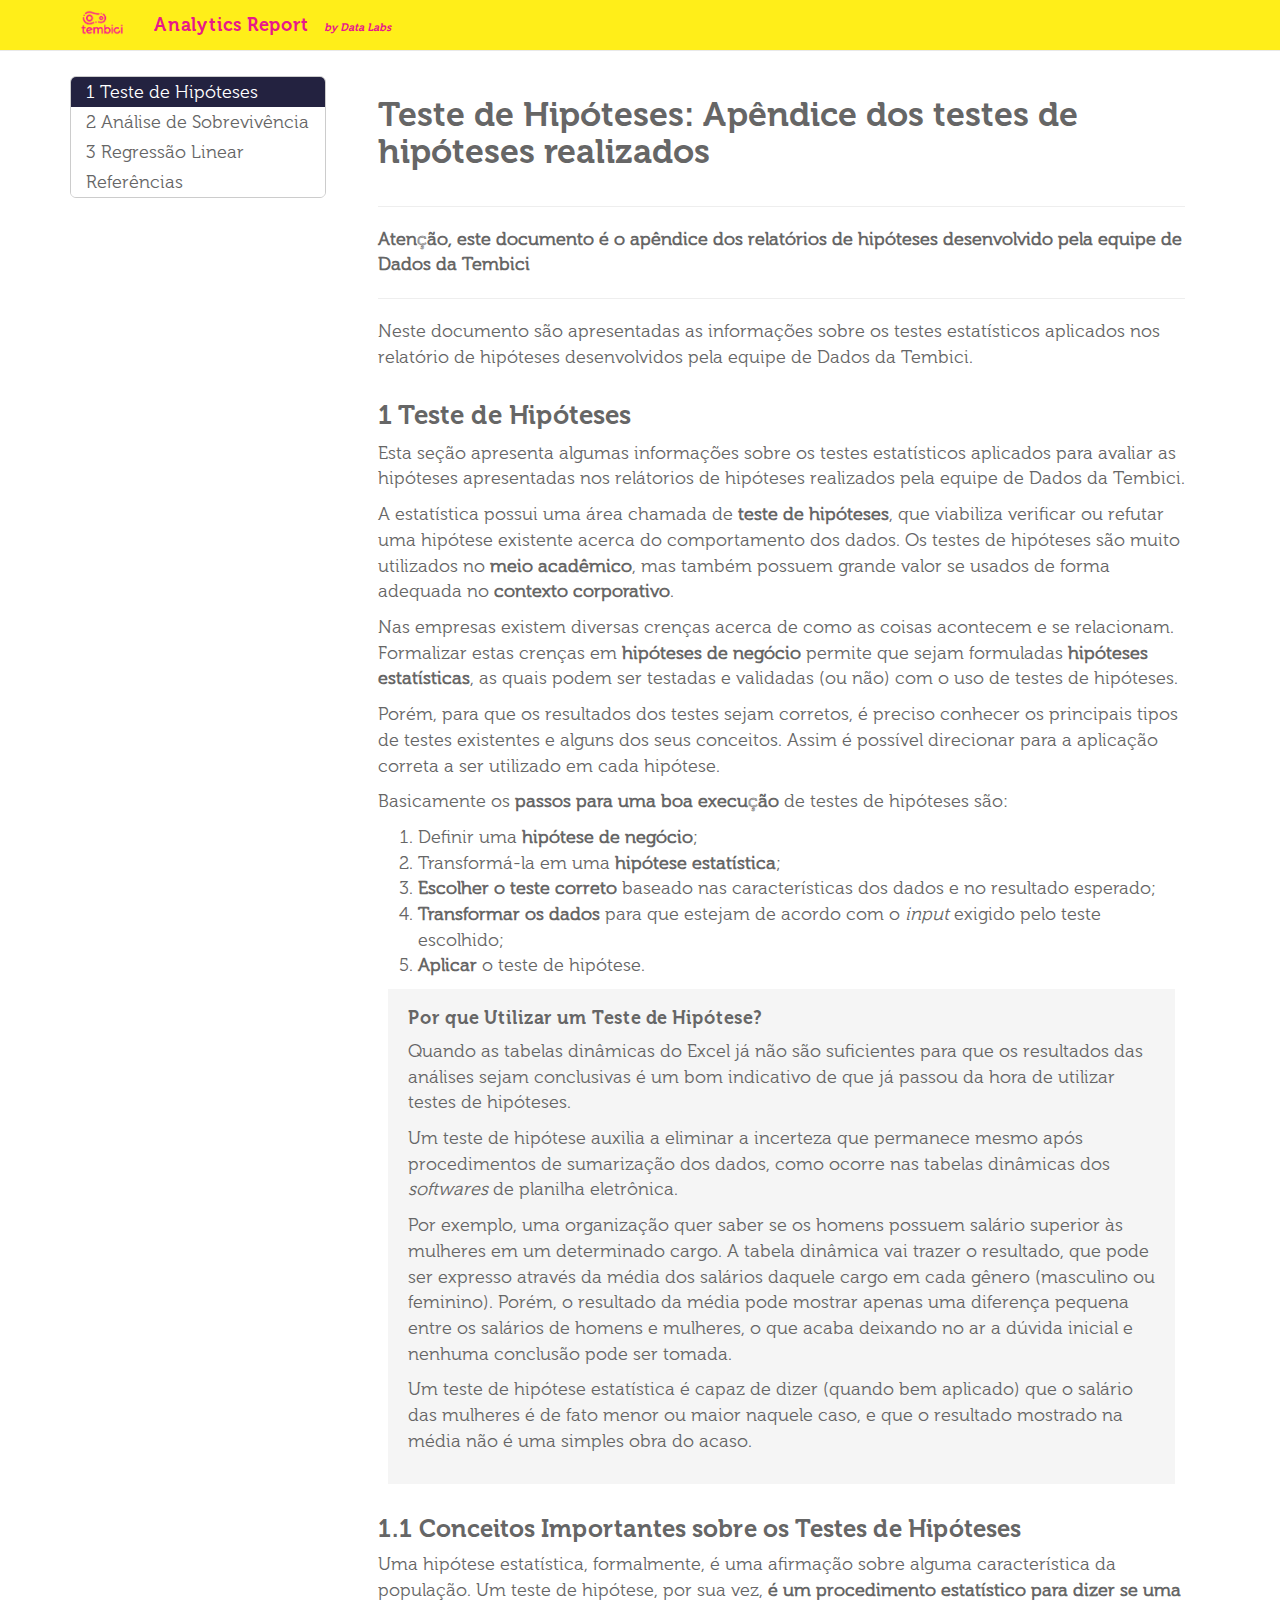
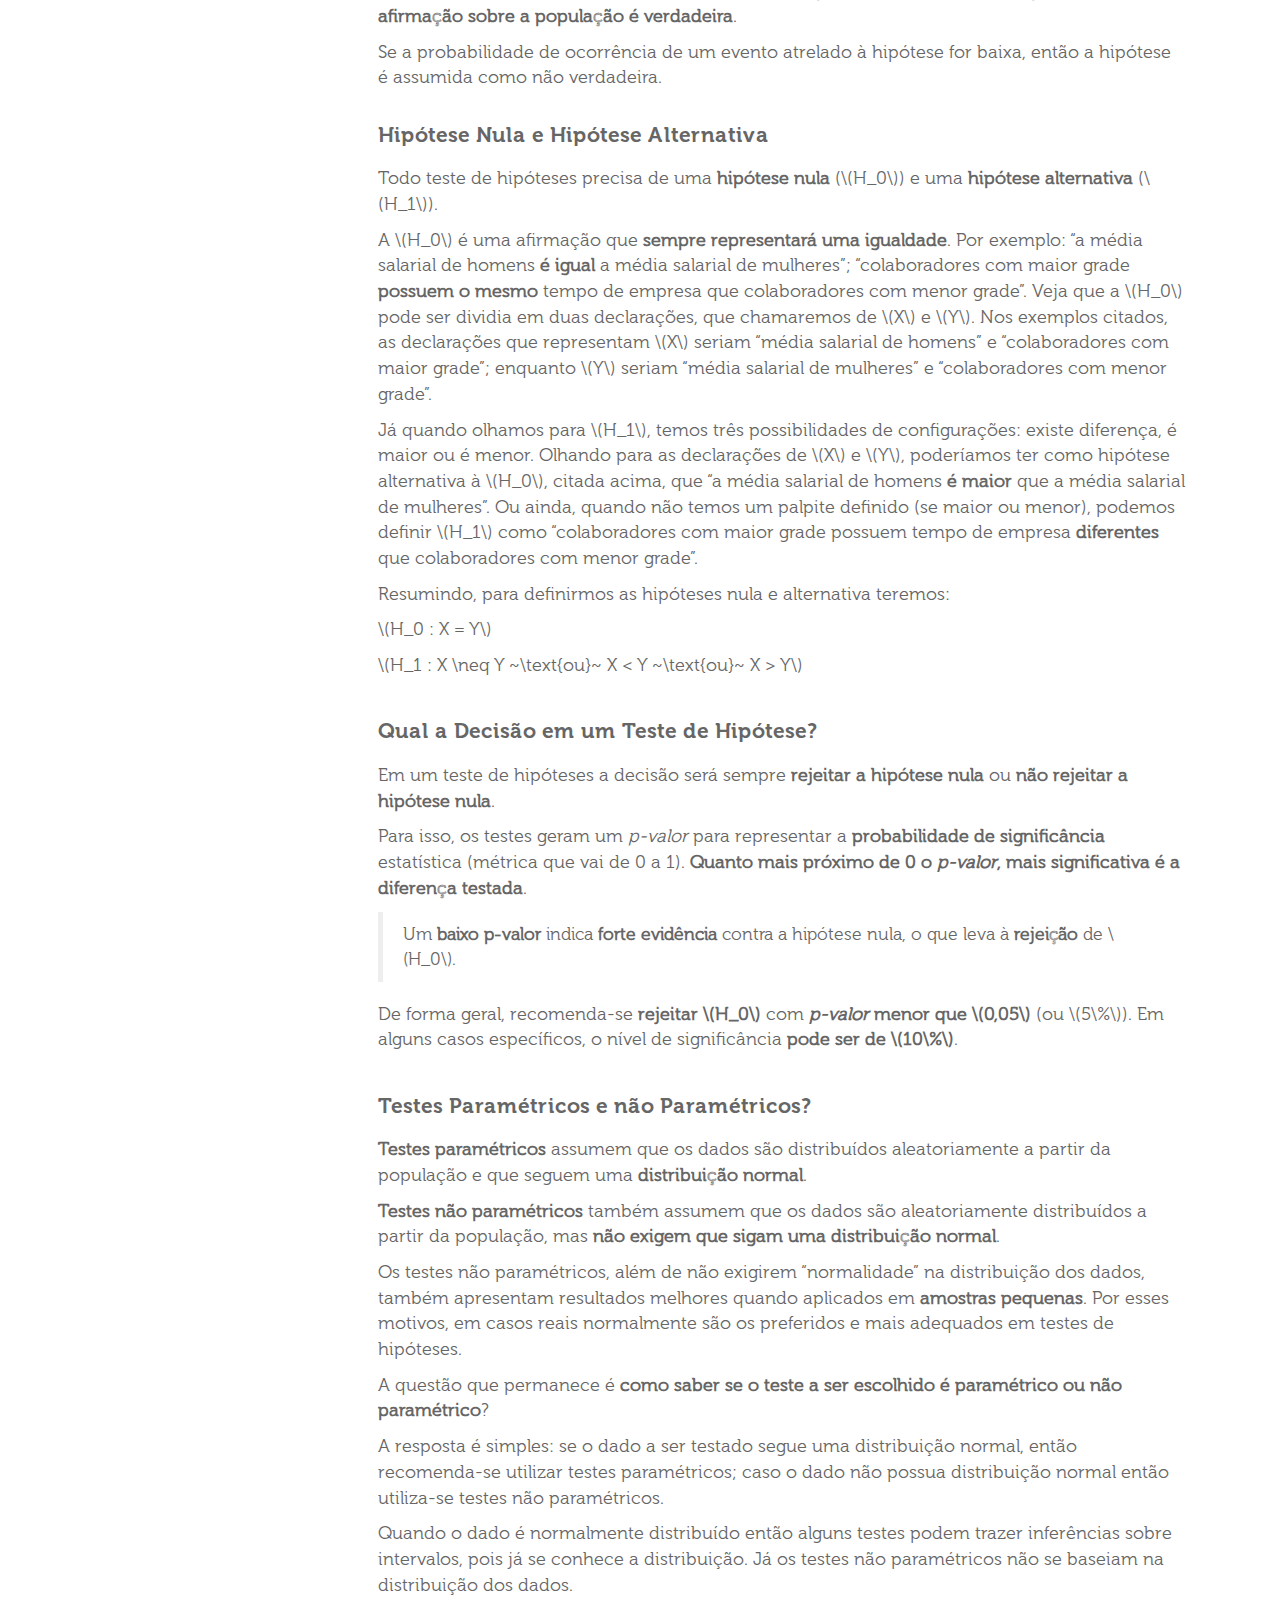
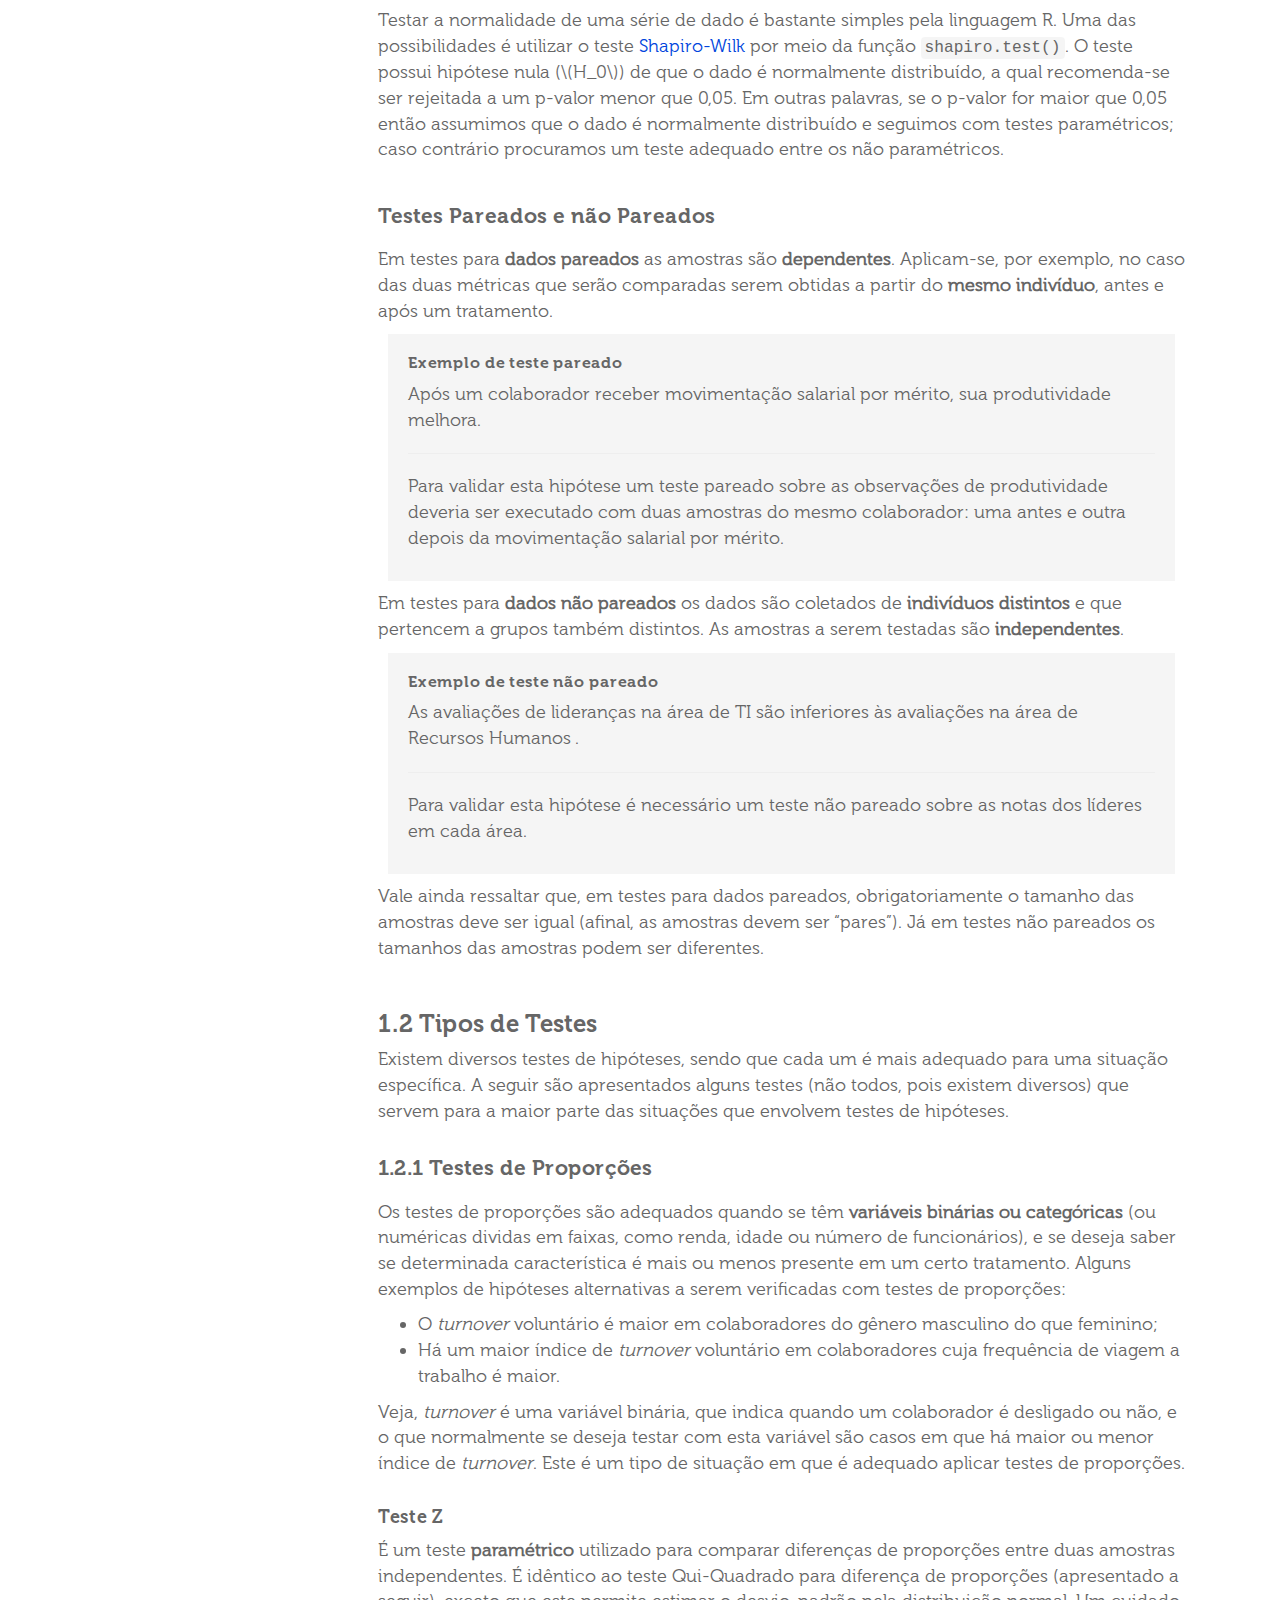
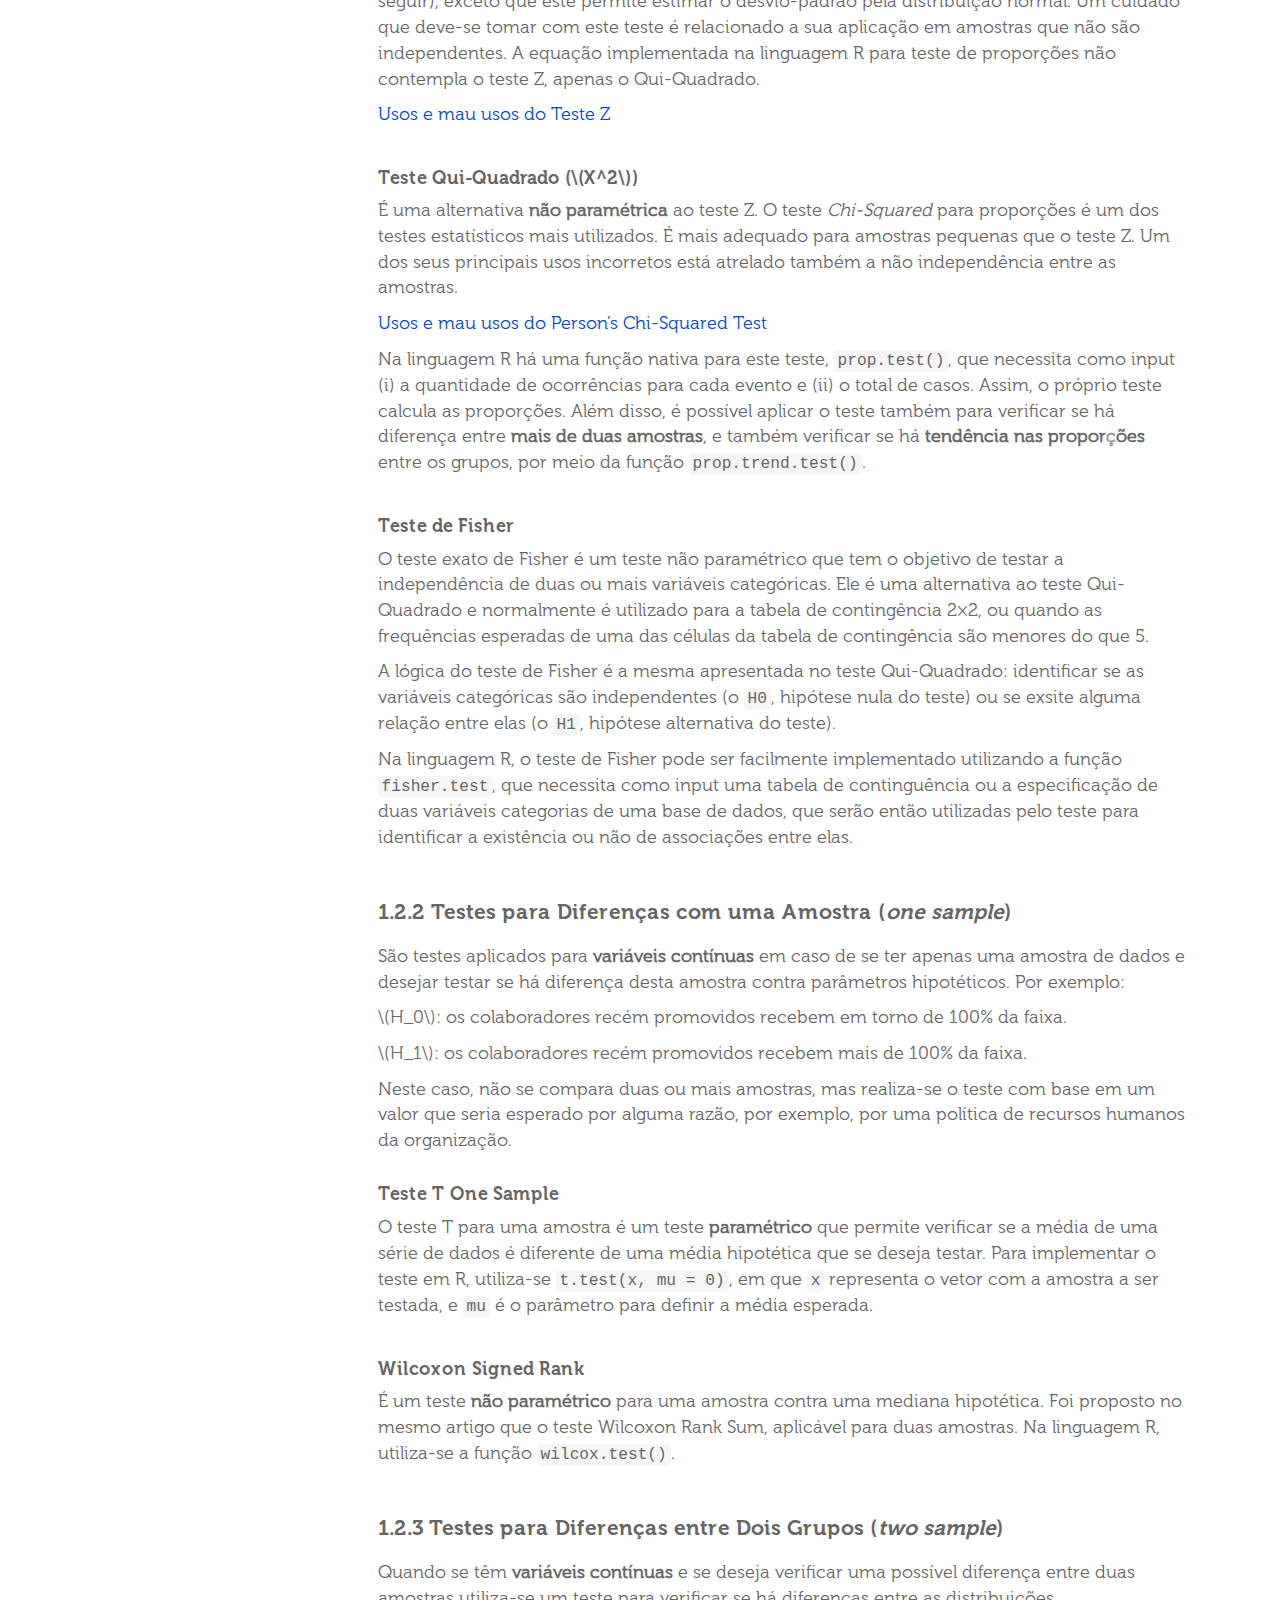
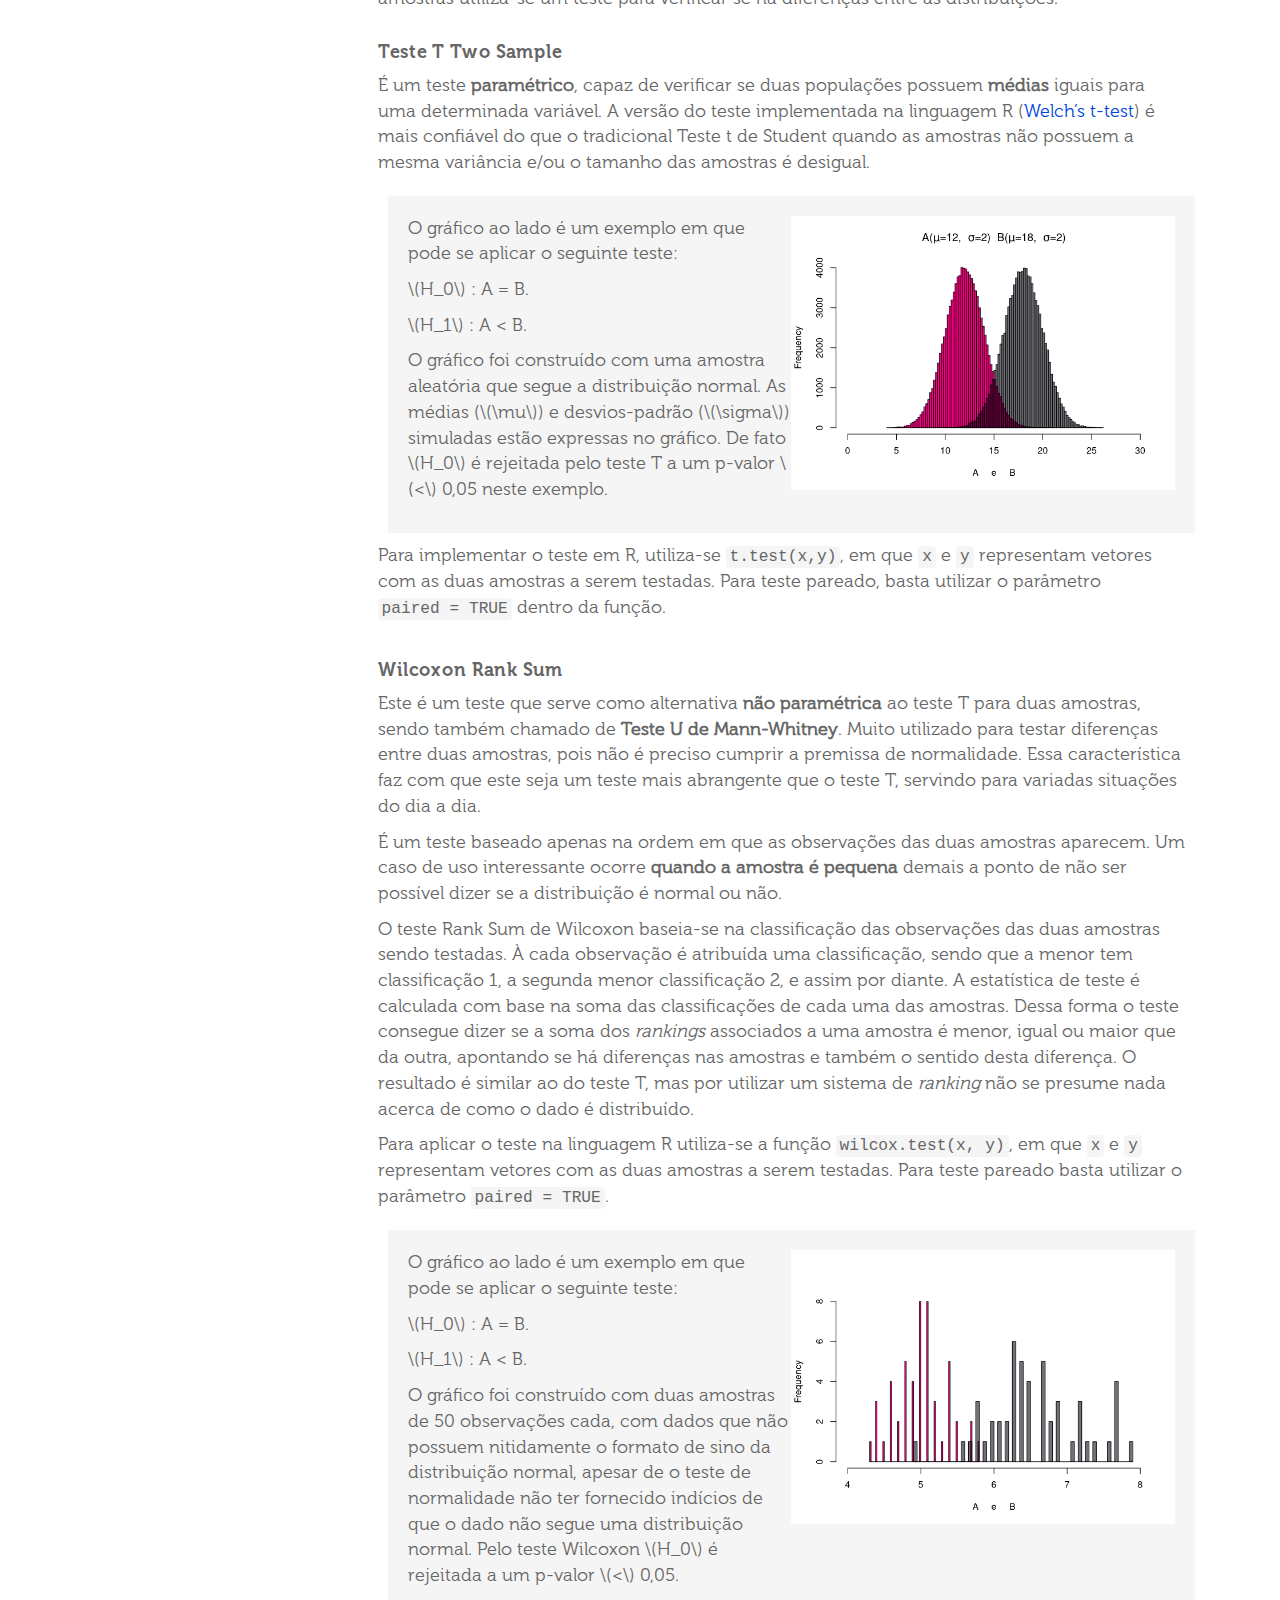
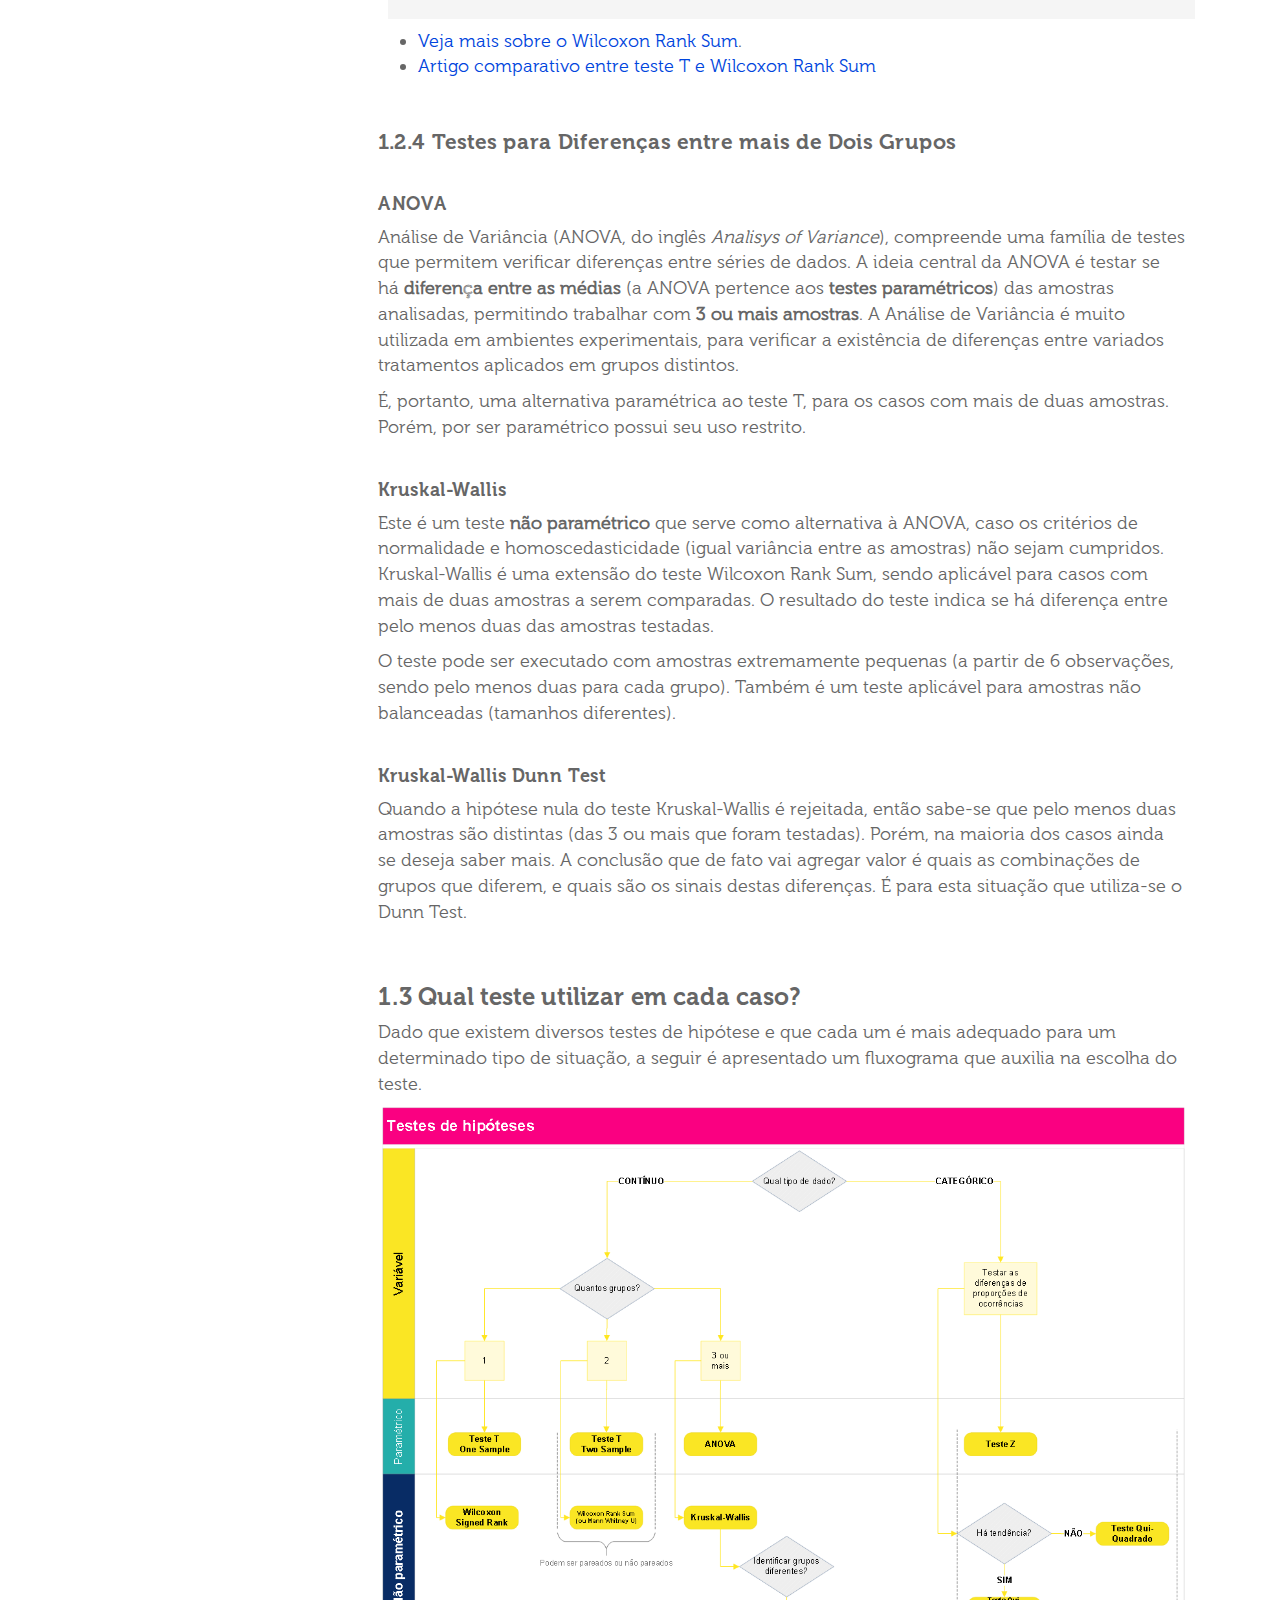
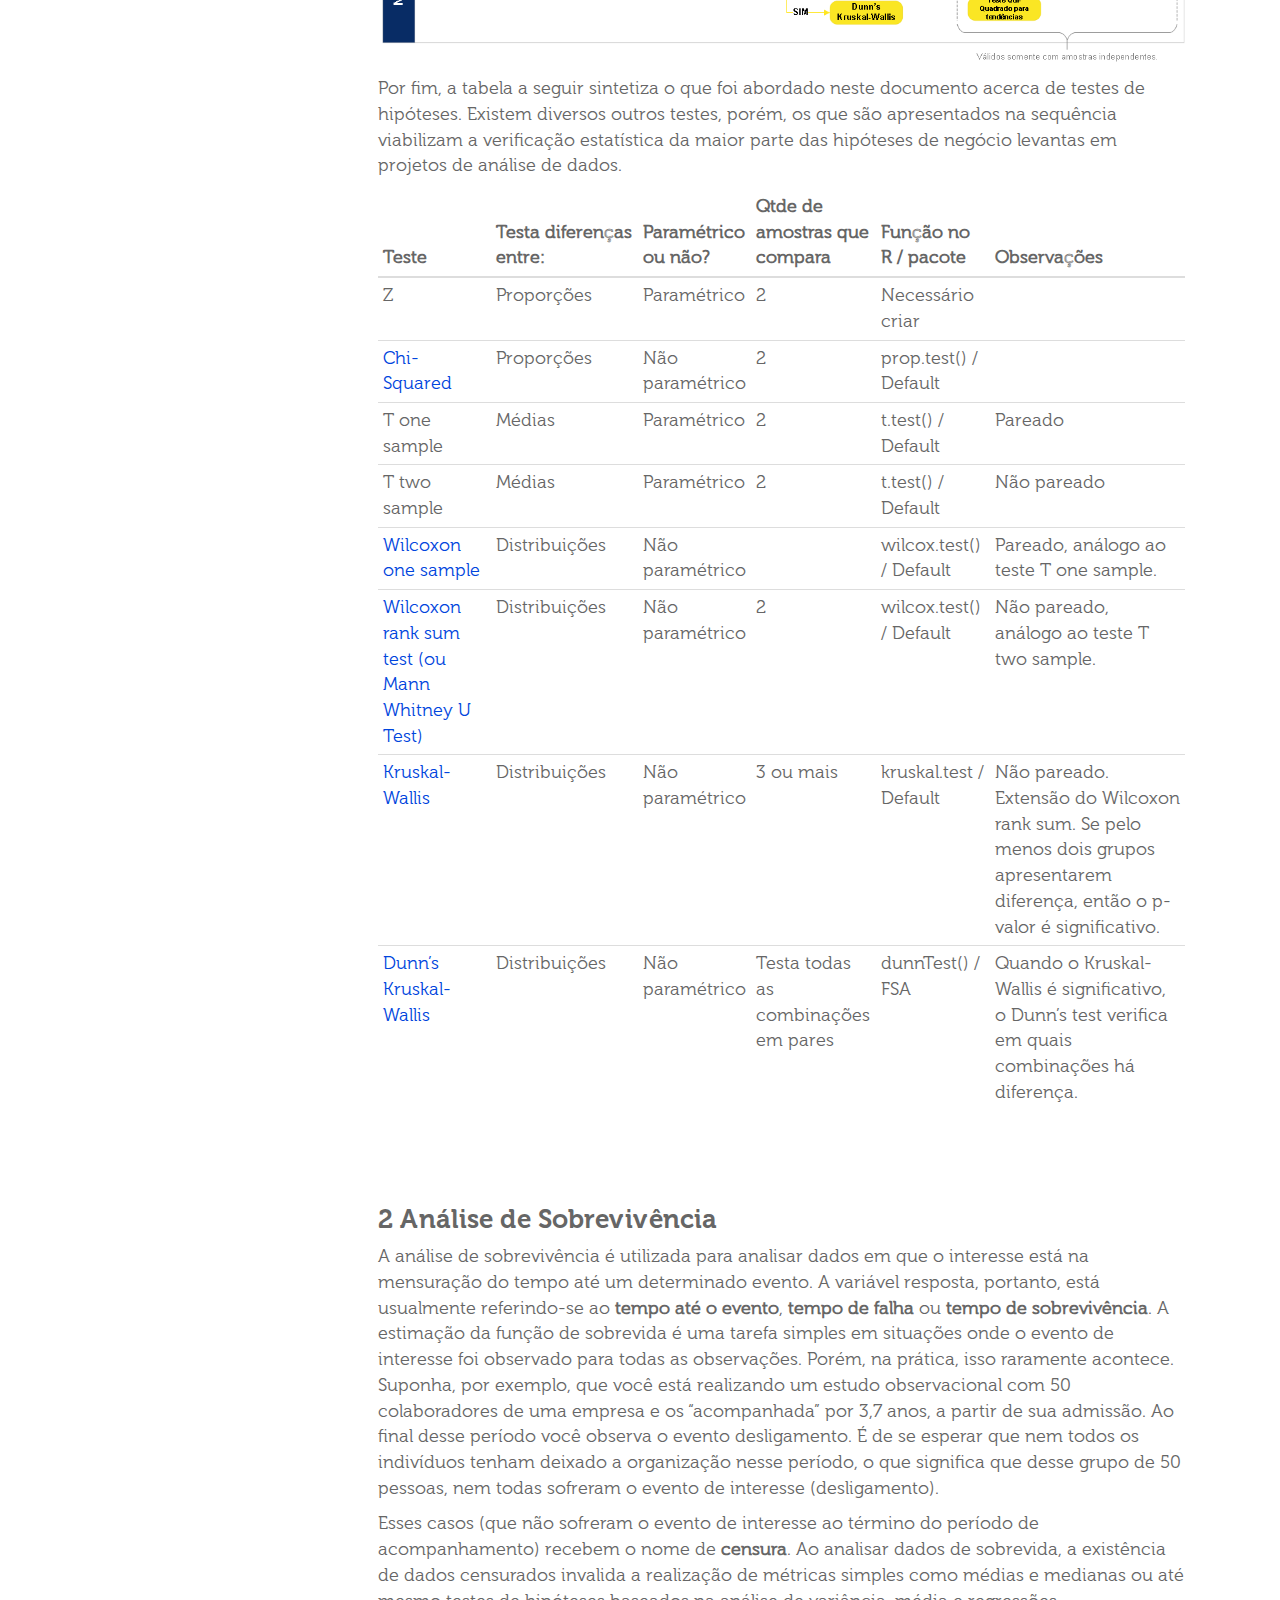
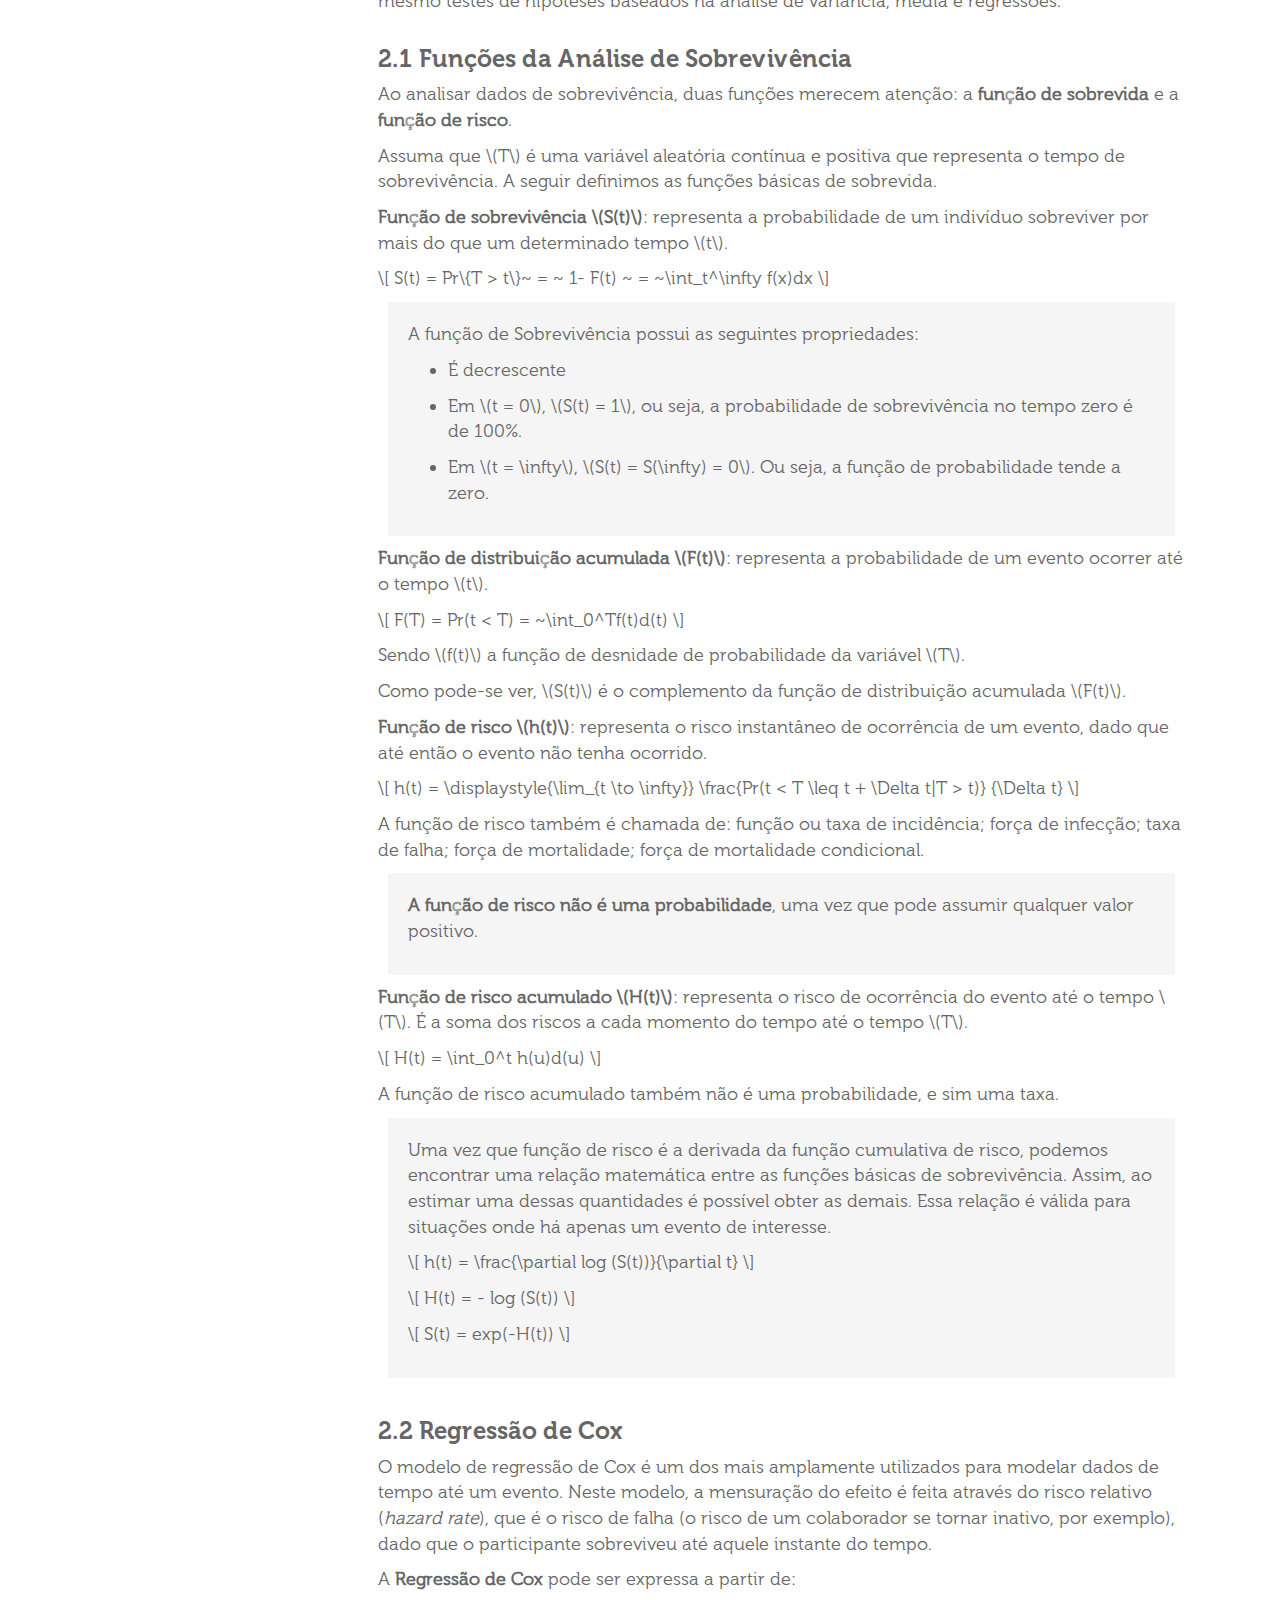
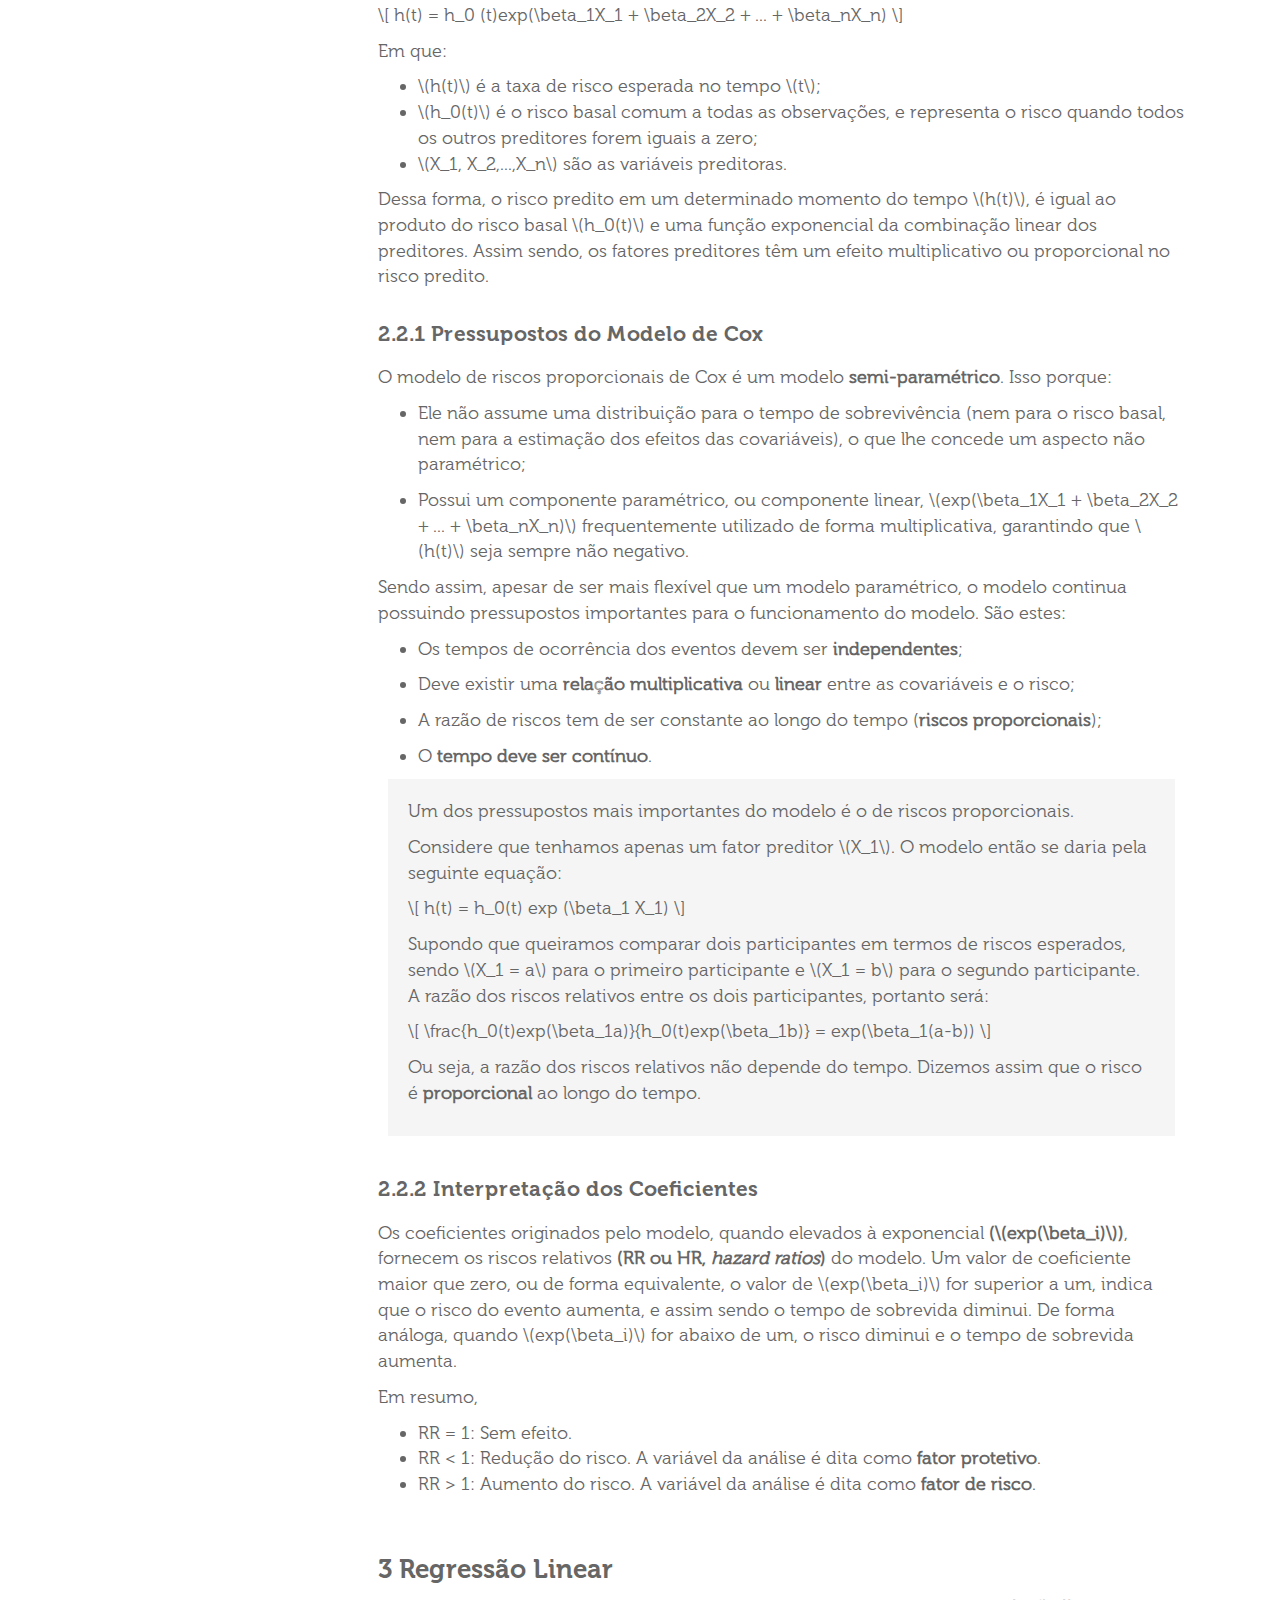
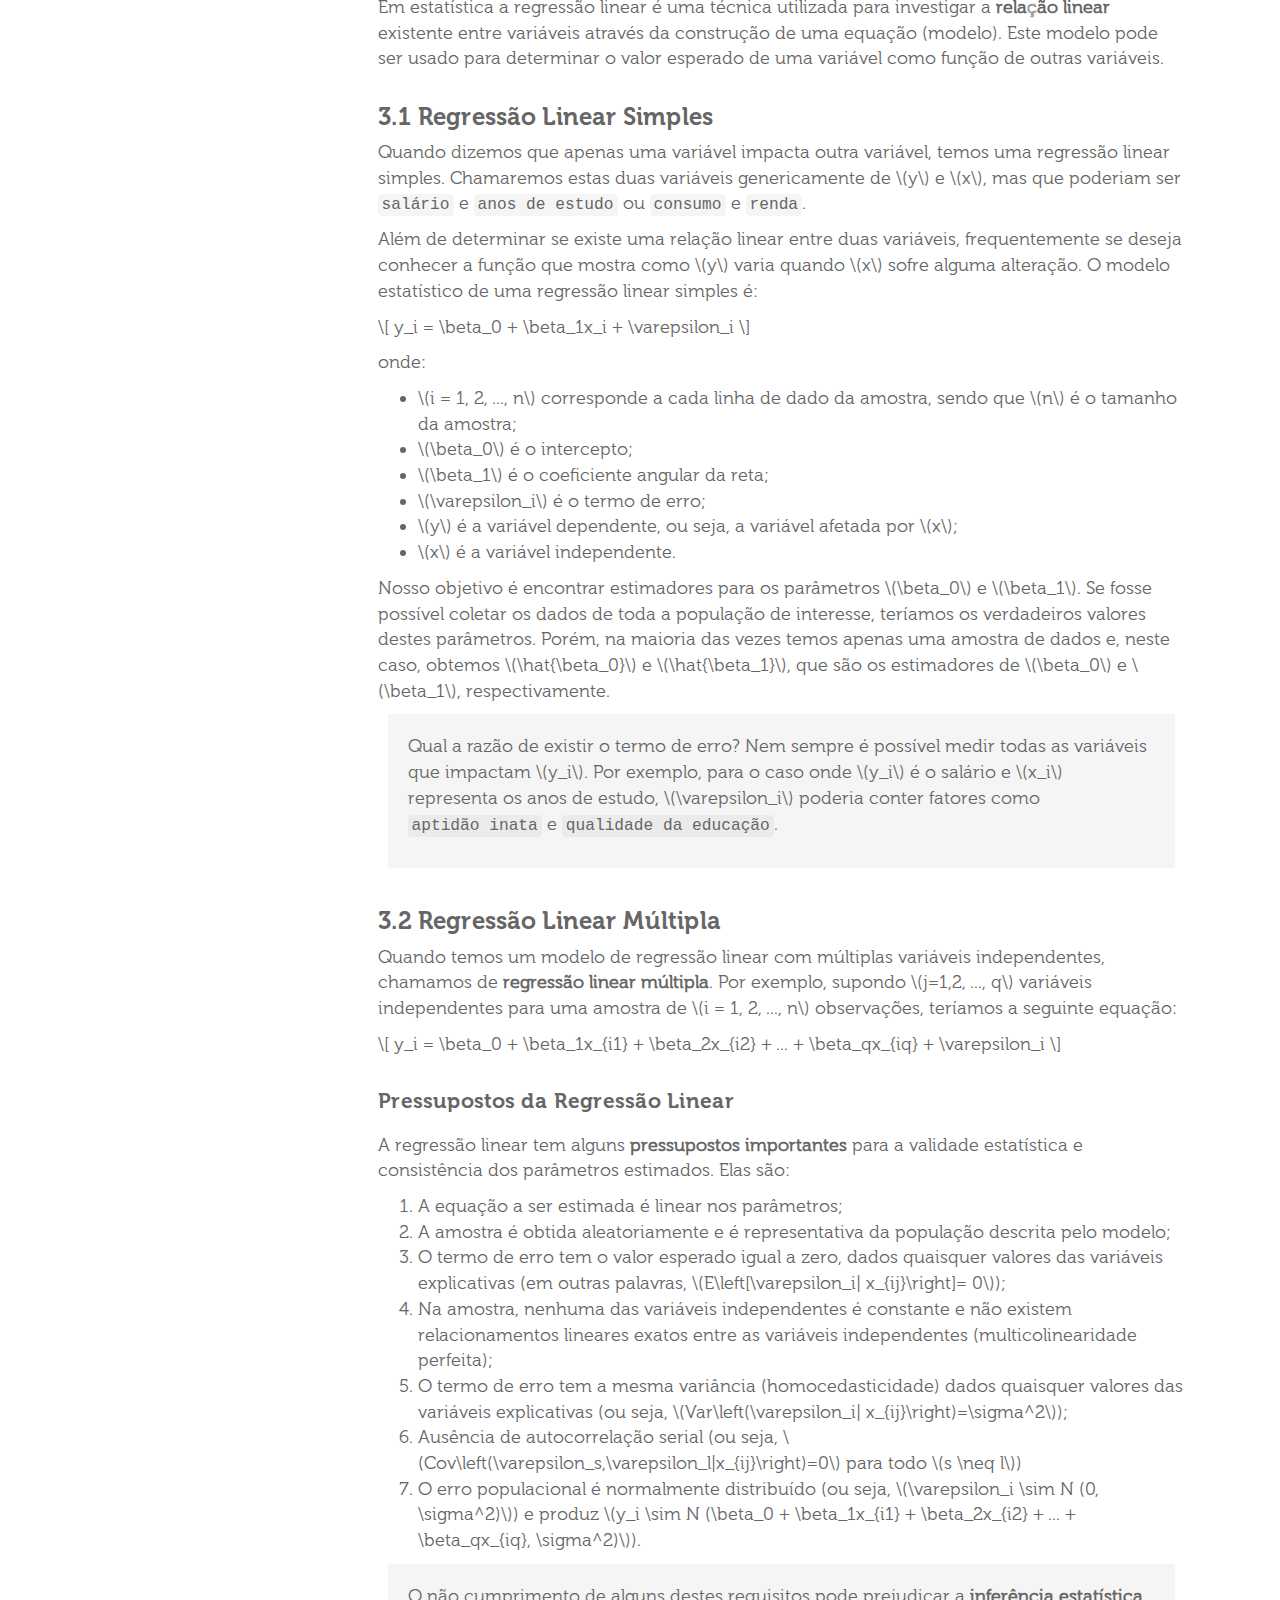
==== public/hipoteses.html @ 8c2b39b6 "migração para repositorio correto" ====
<!DOCTYPE html>

<html>

<head>

<meta charset="utf-8" />
<meta name="generator" content="pandoc" />
<meta http-equiv="X-UA-Compatible" content="IE=EDGE" />




<title>Teste de Hipóteses: Apêndice dos testes de hipóteses realizados</title>

<script>/*! jQuery v1.11.3 | (c) 2005, 2015 jQuery Foundation, Inc. | jquery.org/license */
!function(a,b){"object"==typeof module&&"object"==typeof module.exports?module.exports=a.document?b(a,!0):function(a){if(!a.document)throw new Error("jQuery requires a window with a document");return b(a)}:b(a)}("undefined"!=typeof window?window:this,function(a,b){var c=[],d=c.slice,e=c.concat,f=c.push,g=c.indexOf,h={},i=h.toString,j=h.hasOwnProperty,k={},l="1.11.3",m=function(a,b){return new m.fn.init(a,b)},n=/^[\s\uFEFF\xA0]+|[\s\uFEFF\xA0]+$/g,o=/^-ms-/,p=/-([\da-z])/gi,q=function(a,b){return b.toUpperCase()};m.fn=m.prototype={jquery:l,constructor:m,selector:"",length:0,toArray:function(){return d.call(this)},get:function(a){return null!=a?0>a?this[a+this.length]:this[a]:d.call(this)},pushStack:function(a){var b=m.merge(this.constructor(),a);return b.prevObject=this,b.context=this.context,b},each:function(a,b){return m.each(this,a,b)},map:function(a){return this.pushStack(m.map(this,function(b,c){return a.call(b,c,b)}))},slice:function(){return this.pushStack(d.apply(this,arguments))},first:function(){return this.eq(0)},last:function(){return this.eq(-1)},eq:function(a){var b=this.length,c=+a+(0>a?b:0);return this.pushStack(c>=0&&b>c?[this[c]]:[])},end:function(){return this.prevObject||this.constructor(null)},push:f,sort:c.sort,splice:c.splice},m.extend=m.fn.extend=function(){var a,b,c,d,e,f,g=arguments[0]||{},h=1,i=arguments.length,j=!1;for("boolean"==typeof g&&(j=g,g=arguments[h]||{},h++),"object"==typeof g||m.isFunction(g)||(g={}),h===i&&(g=this,h--);i>h;h++)if(null!=(e=arguments[h]))for(d in e)a=g[d],c=e[d],g!==c&&(j&&c&&(m.isPlainObject(c)||(b=m.isArray(c)))?(b?(b=!1,f=a&&m.isArray(a)?a:[]):f=a&&m.isPlainObject(a)?a:{},g[d]=m.extend(j,f,c)):void 0!==c&&(g[d]=c));return g},m.extend({expando:"jQuery"+(l+Math.random()).replace(/\D/g,""),isReady:!0,error:function(a){throw new Error(a)},noop:function(){},isFunction:function(a){return"function"===m.type(a)},isArray:Array.isArray||function(a){return"array"===m.type(a)},isWindow:function(a){return null!=a&&a==a.window},isNumeric:function(a){return!m.isArray(a)&&a-parseFloat(a)+1>=0},isEmptyObject:function(a){var b;for(b in a)return!1;return!0},isPlainObject:function(a){var b;if(!a||"object"!==m.type(a)||a.nodeType||m.isWindow(a))return!1;try{if(a.constructor&&!j.call(a,"constructor")&&!j.call(a.constructor.prototype,"isPrototypeOf"))return!1}catch(c){return!1}if(k.ownLast)for(b in a)return j.call(a,b);for(b in a);return void 0===b||j.call(a,b)},type:function(a){return null==a?a+"":"object"==typeof a||"function"==typeof a?h[i.call(a)]||"object":typeof a},globalEval:function(b){b&&m.trim(b)&&(a.execScript||function(b){a.eval.call(a,b)})(b)},camelCase:function(a){return a.replace(o,"ms-").replace(p,q)},nodeName:function(a,b){return a.nodeName&&a.nodeName.toLowerCase()===b.toLowerCase()},each:function(a,b,c){var d,e=0,f=a.length,g=r(a);if(c){if(g){for(;f>e;e++)if(d=b.apply(a[e],c),d===!1)break}else for(e in a)if(d=b.apply(a[e],c),d===!1)break}else if(g){for(;f>e;e++)if(d=b.call(a[e],e,a[e]),d===!1)break}else for(e in a)if(d=b.call(a[e],e,a[e]),d===!1)break;return a},trim:function(a){return null==a?"":(a+"").replace(n,"")},makeArray:function(a,b){var c=b||[];return null!=a&&(r(Object(a))?m.merge(c,"string"==typeof a?[a]:a):f.call(c,a)),c},inArray:function(a,b,c){var d;if(b){if(g)return g.call(b,a,c);for(d=b.length,c=c?0>c?Math.max(0,d+c):c:0;d>c;c++)if(c in b&&b[c]===a)return c}return-1},merge:function(a,b){var c=+b.length,d=0,e=a.length;while(c>d)a[e++]=b[d++];if(c!==c)while(void 0!==b[d])a[e++]=b[d++];return a.length=e,a},grep:function(a,b,c){for(var d,e=[],f=0,g=a.length,h=!c;g>f;f++)d=!b(a[f],f),d!==h&&e.push(a[f]);return e},map:function(a,b,c){var d,f=0,g=a.length,h=r(a),i=[];if(h)for(;g>f;f++)d=b(a[f],f,c),null!=d&&i.push(d);else for(f in a)d=b(a[f],f,c),null!=d&&i.push(d);return e.apply([],i)},guid:1,proxy:function(a,b){var c,e,f;return"string"==typeof b&&(f=a[b],b=a,a=f),m.isFunction(a)?(c=d.call(arguments,2),e=function(){return a.apply(b||this,c.concat(d.call(arguments)))},e.guid=a.guid=a.guid||m.guid++,e):void 0},now:function(){return+new Date},support:k}),m.each("Boolean Number String Function Array Date RegExp Object Error".split(" "),function(a,b){h["[object "+b+"]"]=b.toLowerCase()});function r(a){var b="length"in a&&a.length,c=m.type(a);return"function"===c||m.isWindow(a)?!1:1===a.nodeType&&b?!0:"array"===c||0===b||"number"==typeof b&&b>0&&b-1 in a}var s=function(a){var b,c,d,e,f,g,h,i,j,k,l,m,n,o,p,q,r,s,t,u="sizzle"+1*new Date,v=a.document,w=0,x=0,y=ha(),z=ha(),A=ha(),B=function(a,b){return a===b&&(l=!0),0},C=1<<31,D={}.hasOwnProperty,E=[],F=E.pop,G=E.push,H=E.push,I=E.slice,J=function(a,b){for(var c=0,d=a.length;d>c;c++)if(a[c]===b)return c;return-1},K="checked|selected|async|autofocus|autoplay|controls|defer|disabled|hidden|ismap|loop|multiple|open|readonly|required|scoped",L="[\\x20\\t\\r\\n\\f]",M="(?:\\\\.|[\\w-]|[^\\x00-\\xa0])+",N=M.replace("w","w#"),O="\\["+L+"*("+M+")(?:"+L+"*([*^$|!~]?=)"+L+"*(?:'((?:\\\\.|[^\\\\'])*)'|\"((?:\\\\.|[^\\\\\"])*)\"|("+N+"))|)"+L+"*\\]",P=":("+M+")(?:\\((('((?:\\\\.|[^\\\\'])*)'|\"((?:\\\\.|[^\\\\\"])*)\")|((?:\\\\.|[^\\\\()[\\]]|"+O+")*)|.*)\\)|)",Q=new RegExp(L+"+","g"),R=new RegExp("^"+L+"+|((?:^|[^\\\\])(?:\\\\.)*)"+L+"+$","g"),S=new RegExp("^"+L+"*,"+L+"*"),T=new RegExp("^"+L+"*([>+~]|"+L+")"+L+"*"),U=new RegExp("="+L+"*([^\\]'\"]*?)"+L+"*\\]","g"),V=new RegExp(P),W=new RegExp("^"+N+"$"),X={ID:new RegExp("^#("+M+")"),CLASS:new RegExp("^\\.("+M+")"),TAG:new RegExp("^("+M.replace("w","w*")+")"),ATTR:new RegExp("^"+O),PSEUDO:new RegExp("^"+P),CHILD:new RegExp("^:(only|first|last|nth|nth-last)-(child|of-type)(?:\\("+L+"*(even|odd|(([+-]|)(\\d*)n|)"+L+"*(?:([+-]|)"+L+"*(\\d+)|))"+L+"*\\)|)","i"),bool:new RegExp("^(?:"+K+")$","i"),needsContext:new RegExp("^"+L+"*[>+~]|:(even|odd|eq|gt|lt|nth|first|last)(?:\\("+L+"*((?:-\\d)?\\d*)"+L+"*\\)|)(?=[^-]|$)","i")},Y=/^(?:input|select|textarea|button)$/i,Z=/^h\d$/i,$=/^[^{]+\{\s*\[native \w/,_=/^(?:#([\w-]+)|(\w+)|\.([\w-]+))$/,aa=/[+~]/,ba=/'|\\/g,ca=new RegExp("\\\\([\\da-f]{1,6}"+L+"?|("+L+")|.)","ig"),da=function(a,b,c){var d="0x"+b-65536;return d!==d||c?b:0>d?String.fromCharCode(d+65536):String.fromCharCode(d>>10|55296,1023&d|56320)},ea=function(){m()};try{H.apply(E=I.call(v.childNodes),v.childNodes),E[v.childNodes.length].nodeType}catch(fa){H={apply:E.length?function(a,b){G.apply(a,I.call(b))}:function(a,b){var c=a.length,d=0;while(a[c++]=b[d++]);a.length=c-1}}}function ga(a,b,d,e){var f,h,j,k,l,o,r,s,w,x;if((b?b.ownerDocument||b:v)!==n&&m(b),b=b||n,d=d||[],k=b.nodeType,"string"!=typeof a||!a||1!==k&&9!==k&&11!==k)return d;if(!e&&p){if(11!==k&&(f=_.exec(a)))if(j=f[1]){if(9===k){if(h=b.getElementById(j),!h||!h.parentNode)return d;if(h.id===j)return d.push(h),d}else if(b.ownerDocument&&(h=b.ownerDocument.getElementById(j))&&t(b,h)&&h.id===j)return d.push(h),d}else{if(f[2])return H.apply(d,b.getElementsByTagName(a)),d;if((j=f[3])&&c.getElementsByClassName)return H.apply(d,b.getElementsByClassName(j)),d}if(c.qsa&&(!q||!q.test(a))){if(s=r=u,w=b,x=1!==k&&a,1===k&&"object"!==b.nodeName.toLowerCase()){o=g(a),(r=b.getAttribute("id"))?s=r.replace(ba,"\\$&"):b.setAttribute("id",s),s="[id='"+s+"'] ",l=o.length;while(l--)o[l]=s+ra(o[l]);w=aa.test(a)&&pa(b.parentNode)||b,x=o.join(",")}if(x)try{return H.apply(d,w.querySelectorAll(x)),d}catch(y){}finally{r||b.removeAttribute("id")}}}return i(a.replace(R,"$1"),b,d,e)}function ha(){var a=[];function b(c,e){return a.push(c+" ")>d.cacheLength&&delete b[a.shift()],b[c+" "]=e}return b}function ia(a){return a[u]=!0,a}function ja(a){var b=n.createElement("div");try{return!!a(b)}catch(c){return!1}finally{b.parentNode&&b.parentNode.removeChild(b),b=null}}function ka(a,b){var c=a.split("|"),e=a.length;while(e--)d.attrHandle[c[e]]=b}function la(a,b){var c=b&&a,d=c&&1===a.nodeType&&1===b.nodeType&&(~b.sourceIndex||C)-(~a.sourceIndex||C);if(d)return d;if(c)while(c=c.nextSibling)if(c===b)return-1;return a?1:-1}function ma(a){return function(b){var c=b.nodeName.toLowerCase();return"input"===c&&b.type===a}}function na(a){return function(b){var c=b.nodeName.toLowerCase();return("input"===c||"button"===c)&&b.type===a}}function oa(a){return ia(function(b){return b=+b,ia(function(c,d){var e,f=a([],c.length,b),g=f.length;while(g--)c[e=f[g]]&&(c[e]=!(d[e]=c[e]))})})}function pa(a){return a&&"undefined"!=typeof a.getElementsByTagName&&a}c=ga.support={},f=ga.isXML=function(a){var b=a&&(a.ownerDocument||a).documentElement;return b?"HTML"!==b.nodeName:!1},m=ga.setDocument=function(a){var b,e,g=a?a.ownerDocument||a:v;return g!==n&&9===g.nodeType&&g.documentElement?(n=g,o=g.documentElement,e=g.defaultView,e&&e!==e.top&&(e.addEventListener?e.addEventListener("unload",ea,!1):e.attachEvent&&e.attachEvent("onunload",ea)),p=!f(g),c.attributes=ja(function(a){return a.className="i",!a.getAttribute("className")}),c.getElementsByTagName=ja(function(a){return a.appendChild(g.createComment("")),!a.getElementsByTagName("*").length}),c.getElementsByClassName=$.test(g.getElementsByClassName),c.getById=ja(function(a){return o.appendChild(a).id=u,!g.getElementsByName||!g.getElementsByName(u).length}),c.getById?(d.find.ID=function(a,b){if("undefined"!=typeof b.getElementById&&p){var c=b.getElementById(a);return c&&c.parentNode?[c]:[]}},d.filter.ID=function(a){var b=a.replace(ca,da);return function(a){return a.getAttribute("id")===b}}):(delete d.find.ID,d.filter.ID=function(a){var b=a.replace(ca,da);return function(a){var c="undefined"!=typeof a.getAttributeNode&&a.getAttributeNode("id");return c&&c.value===b}}),d.find.TAG=c.getElementsByTagName?function(a,b){return"undefined"!=typeof b.getElementsByTagName?b.getElementsByTagName(a):c.qsa?b.querySelectorAll(a):void 0}:function(a,b){var c,d=[],e=0,f=b.getElementsByTagName(a);if("*"===a){while(c=f[e++])1===c.nodeType&&d.push(c);return d}return f},d.find.CLASS=c.getElementsByClassName&&function(a,b){return p?b.getElementsByClassName(a):void 0},r=[],q=[],(c.qsa=$.test(g.querySelectorAll))&&(ja(function(a){o.appendChild(a).innerHTML="<a id='"+u+"'></a><select id='"+u+"-\f]' msallowcapture=''><option selected=''></option></select>",a.querySelectorAll("[msallowcapture^='']").length&&q.push("[*^$]="+L+"*(?:''|\"\")"),a.querySelectorAll("[selected]").length||q.push("\\["+L+"*(?:value|"+K+")"),a.querySelectorAll("[id~="+u+"-]").length||q.push("~="),a.querySelectorAll(":checked").length||q.push(":checked"),a.querySelectorAll("a#"+u+"+*").length||q.push(".#.+[+~]")}),ja(function(a){var b=g.createElement("input");b.setAttribute("type","hidden"),a.appendChild(b).setAttribute("name","D"),a.querySelectorAll("[name=d]").length&&q.push("name"+L+"*[*^$|!~]?="),a.querySelectorAll(":enabled").length||q.push(":enabled",":disabled"),a.querySelectorAll("*,:x"),q.push(",.*:")})),(c.matchesSelector=$.test(s=o.matches||o.webkitMatchesSelector||o.mozMatchesSelector||o.oMatchesSelector||o.msMatchesSelector))&&ja(function(a){c.disconnectedMatch=s.call(a,"div"),s.call(a,"[s!='']:x"),r.push("!=",P)}),q=q.length&&new RegExp(q.join("|")),r=r.length&&new RegExp(r.join("|")),b=$.test(o.compareDocumentPosition),t=b||$.test(o.contains)?function(a,b){var c=9===a.nodeType?a.documentElement:a,d=b&&b.parentNode;return a===d||!(!d||1!==d.nodeType||!(c.contains?c.contains(d):a.compareDocumentPosition&&16&a.compareDocumentPosition(d)))}:function(a,b){if(b)while(b=b.parentNode)if(b===a)return!0;return!1},B=b?function(a,b){if(a===b)return l=!0,0;var d=!a.compareDocumentPosition-!b.compareDocumentPosition;return d?d:(d=(a.ownerDocument||a)===(b.ownerDocument||b)?a.compareDocumentPosition(b):1,1&d||!c.sortDetached&&b.compareDocumentPosition(a)===d?a===g||a.ownerDocument===v&&t(v,a)?-1:b===g||b.ownerDocument===v&&t(v,b)?1:k?J(k,a)-J(k,b):0:4&d?-1:1)}:function(a,b){if(a===b)return l=!0,0;var c,d=0,e=a.parentNode,f=b.parentNode,h=[a],i=[b];if(!e||!f)return a===g?-1:b===g?1:e?-1:f?1:k?J(k,a)-J(k,b):0;if(e===f)return la(a,b);c=a;while(c=c.parentNode)h.unshift(c);c=b;while(c=c.parentNode)i.unshift(c);while(h[d]===i[d])d++;return d?la(h[d],i[d]):h[d]===v?-1:i[d]===v?1:0},g):n},ga.matches=function(a,b){return ga(a,null,null,b)},ga.matchesSelector=function(a,b){if((a.ownerDocument||a)!==n&&m(a),b=b.replace(U,"='$1']"),!(!c.matchesSelector||!p||r&&r.test(b)||q&&q.test(b)))try{var d=s.call(a,b);if(d||c.disconnectedMatch||a.document&&11!==a.document.nodeType)return d}catch(e){}return ga(b,n,null,[a]).length>0},ga.contains=function(a,b){return(a.ownerDocument||a)!==n&&m(a),t(a,b)},ga.attr=function(a,b){(a.ownerDocument||a)!==n&&m(a);var e=d.attrHandle[b.toLowerCase()],f=e&&D.call(d.attrHandle,b.toLowerCase())?e(a,b,!p):void 0;return void 0!==f?f:c.attributes||!p?a.getAttribute(b):(f=a.getAttributeNode(b))&&f.specified?f.value:null},ga.error=function(a){throw new Error("Syntax error, unrecognized expression: "+a)},ga.uniqueSort=function(a){var b,d=[],e=0,f=0;if(l=!c.detectDuplicates,k=!c.sortStable&&a.slice(0),a.sort(B),l){while(b=a[f++])b===a[f]&&(e=d.push(f));while(e--)a.splice(d[e],1)}return k=null,a},e=ga.getText=function(a){var b,c="",d=0,f=a.nodeType;if(f){if(1===f||9===f||11===f){if("string"==typeof a.textContent)return a.textContent;for(a=a.firstChild;a;a=a.nextSibling)c+=e(a)}else if(3===f||4===f)return a.nodeValue}else while(b=a[d++])c+=e(b);return c},d=ga.selectors={cacheLength:50,createPseudo:ia,match:X,attrHandle:{},find:{},relative:{">":{dir:"parentNode",first:!0}," ":{dir:"parentNode"},"+":{dir:"previousSibling",first:!0},"~":{dir:"previousSibling"}},preFilter:{ATTR:function(a){return a[1]=a[1].replace(ca,da),a[3]=(a[3]||a[4]||a[5]||"").replace(ca,da),"~="===a[2]&&(a[3]=" "+a[3]+" "),a.slice(0,4)},CHILD:function(a){return a[1]=a[1].toLowerCase(),"nth"===a[1].slice(0,3)?(a[3]||ga.error(a[0]),a[4]=+(a[4]?a[5]+(a[6]||1):2*("even"===a[3]||"odd"===a[3])),a[5]=+(a[7]+a[8]||"odd"===a[3])):a[3]&&ga.error(a[0]),a},PSEUDO:function(a){var b,c=!a[6]&&a[2];return X.CHILD.test(a[0])?null:(a[3]?a[2]=a[4]||a[5]||"":c&&V.test(c)&&(b=g(c,!0))&&(b=c.indexOf(")",c.length-b)-c.length)&&(a[0]=a[0].slice(0,b),a[2]=c.slice(0,b)),a.slice(0,3))}},filter:{TAG:function(a){var b=a.replace(ca,da).toLowerCase();return"*"===a?function(){return!0}:function(a){return a.nodeName&&a.nodeName.toLowerCase()===b}},CLASS:function(a){var b=y[a+" "];return b||(b=new RegExp("(^|"+L+")"+a+"("+L+"|$)"))&&y(a,function(a){return b.test("string"==typeof a.className&&a.className||"undefined"!=typeof a.getAttribute&&a.getAttribute("class")||"")})},ATTR:function(a,b,c){return function(d){var e=ga.attr(d,a);return null==e?"!="===b:b?(e+="","="===b?e===c:"!="===b?e!==c:"^="===b?c&&0===e.indexOf(c):"*="===b?c&&e.indexOf(c)>-1:"$="===b?c&&e.slice(-c.length)===c:"~="===b?(" "+e.replace(Q," ")+" ").indexOf(c)>-1:"|="===b?e===c||e.slice(0,c.length+1)===c+"-":!1):!0}},CHILD:function(a,b,c,d,e){var f="nth"!==a.slice(0,3),g="last"!==a.slice(-4),h="of-type"===b;return 1===d&&0===e?function(a){return!!a.parentNode}:function(b,c,i){var j,k,l,m,n,o,p=f!==g?"nextSibling":"previousSibling",q=b.parentNode,r=h&&b.nodeName.toLowerCase(),s=!i&&!h;if(q){if(f){while(p){l=b;while(l=l[p])if(h?l.nodeName.toLowerCase()===r:1===l.nodeType)return!1;o=p="only"===a&&!o&&"nextSibling"}return!0}if(o=[g?q.firstChild:q.lastChild],g&&s){k=q[u]||(q[u]={}),j=k[a]||[],n=j[0]===w&&j[1],m=j[0]===w&&j[2],l=n&&q.childNodes[n];while(l=++n&&l&&l[p]||(m=n=0)||o.pop())if(1===l.nodeType&&++m&&l===b){k[a]=[w,n,m];break}}else if(s&&(j=(b[u]||(b[u]={}))[a])&&j[0]===w)m=j[1];else while(l=++n&&l&&l[p]||(m=n=0)||o.pop())if((h?l.nodeName.toLowerCase()===r:1===l.nodeType)&&++m&&(s&&((l[u]||(l[u]={}))[a]=[w,m]),l===b))break;return m-=e,m===d||m%d===0&&m/d>=0}}},PSEUDO:function(a,b){var c,e=d.pseudos[a]||d.setFilters[a.toLowerCase()]||ga.error("unsupported pseudo: "+a);return e[u]?e(b):e.length>1?(c=[a,a,"",b],d.setFilters.hasOwnProperty(a.toLowerCase())?ia(function(a,c){var d,f=e(a,b),g=f.length;while(g--)d=J(a,f[g]),a[d]=!(c[d]=f[g])}):function(a){return e(a,0,c)}):e}},pseudos:{not:ia(function(a){var b=[],c=[],d=h(a.replace(R,"$1"));return d[u]?ia(function(a,b,c,e){var f,g=d(a,null,e,[]),h=a.length;while(h--)(f=g[h])&&(a[h]=!(b[h]=f))}):function(a,e,f){return b[0]=a,d(b,null,f,c),b[0]=null,!c.pop()}}),has:ia(function(a){return function(b){return ga(a,b).length>0}}),contains:ia(function(a){return a=a.replace(ca,da),function(b){return(b.textContent||b.innerText||e(b)).indexOf(a)>-1}}),lang:ia(function(a){return W.test(a||"")||ga.error("unsupported lang: "+a),a=a.replace(ca,da).toLowerCase(),function(b){var c;do if(c=p?b.lang:b.getAttribute("xml:lang")||b.getAttribute("lang"))return c=c.toLowerCase(),c===a||0===c.indexOf(a+"-");while((b=b.parentNode)&&1===b.nodeType);return!1}}),target:function(b){var c=a.location&&a.location.hash;return c&&c.slice(1)===b.id},root:function(a){return a===o},focus:function(a){return a===n.activeElement&&(!n.hasFocus||n.hasFocus())&&!!(a.type||a.href||~a.tabIndex)},enabled:function(a){return a.disabled===!1},disabled:function(a){return a.disabled===!0},checked:function(a){var b=a.nodeName.toLowerCase();return"input"===b&&!!a.checked||"option"===b&&!!a.selected},selected:function(a){return a.parentNode&&a.parentNode.selectedIndex,a.selected===!0},empty:function(a){for(a=a.firstChild;a;a=a.nextSibling)if(a.nodeType<6)return!1;return!0},parent:function(a){return!d.pseudos.empty(a)},header:function(a){return Z.test(a.nodeName)},input:function(a){return Y.test(a.nodeName)},button:function(a){var b=a.nodeName.toLowerCase();return"input"===b&&"button"===a.type||"button"===b},text:function(a){var b;return"input"===a.nodeName.toLowerCase()&&"text"===a.type&&(null==(b=a.getAttribute("type"))||"text"===b.toLowerCase())},first:oa(function(){return[0]}),last:oa(function(a,b){return[b-1]}),eq:oa(function(a,b,c){return[0>c?c+b:c]}),even:oa(function(a,b){for(var c=0;b>c;c+=2)a.push(c);return a}),odd:oa(function(a,b){for(var c=1;b>c;c+=2)a.push(c);return a}),lt:oa(function(a,b,c){for(var d=0>c?c+b:c;--d>=0;)a.push(d);return a}),gt:oa(function(a,b,c){for(var d=0>c?c+b:c;++d<b;)a.push(d);return a})}},d.pseudos.nth=d.pseudos.eq;for(b in{radio:!0,checkbox:!0,file:!0,password:!0,image:!0})d.pseudos[b]=ma(b);for(b in{submit:!0,reset:!0})d.pseudos[b]=na(b);function qa(){}qa.prototype=d.filters=d.pseudos,d.setFilters=new qa,g=ga.tokenize=function(a,b){var c,e,f,g,h,i,j,k=z[a+" "];if(k)return b?0:k.slice(0);h=a,i=[],j=d.preFilter;while(h){(!c||(e=S.exec(h)))&&(e&&(h=h.slice(e[0].length)||h),i.push(f=[])),c=!1,(e=T.exec(h))&&(c=e.shift(),f.push({value:c,type:e[0].replace(R," ")}),h=h.slice(c.length));for(g in d.filter)!(e=X[g].exec(h))||j[g]&&!(e=j[g](e))||(c=e.shift(),f.push({value:c,type:g,matches:e}),h=h.slice(c.length));if(!c)break}return b?h.length:h?ga.error(a):z(a,i).slice(0)};function ra(a){for(var b=0,c=a.length,d="";c>b;b++)d+=a[b].value;return d}function sa(a,b,c){var d=b.dir,e=c&&"parentNode"===d,f=x++;return b.first?function(b,c,f){while(b=b[d])if(1===b.nodeType||e)return a(b,c,f)}:function(b,c,g){var h,i,j=[w,f];if(g){while(b=b[d])if((1===b.nodeType||e)&&a(b,c,g))return!0}else while(b=b[d])if(1===b.nodeType||e){if(i=b[u]||(b[u]={}),(h=i[d])&&h[0]===w&&h[1]===f)return j[2]=h[2];if(i[d]=j,j[2]=a(b,c,g))return!0}}}function ta(a){return a.length>1?function(b,c,d){var e=a.length;while(e--)if(!a[e](b,c,d))return!1;return!0}:a[0]}function ua(a,b,c){for(var d=0,e=b.length;e>d;d++)ga(a,b[d],c);return c}function va(a,b,c,d,e){for(var f,g=[],h=0,i=a.length,j=null!=b;i>h;h++)(f=a[h])&&(!c||c(f,d,e))&&(g.push(f),j&&b.push(h));return g}function wa(a,b,c,d,e,f){return d&&!d[u]&&(d=wa(d)),e&&!e[u]&&(e=wa(e,f)),ia(function(f,g,h,i){var j,k,l,m=[],n=[],o=g.length,p=f||ua(b||"*",h.nodeType?[h]:h,[]),q=!a||!f&&b?p:va(p,m,a,h,i),r=c?e||(f?a:o||d)?[]:g:q;if(c&&c(q,r,h,i),d){j=va(r,n),d(j,[],h,i),k=j.length;while(k--)(l=j[k])&&(r[n[k]]=!(q[n[k]]=l))}if(f){if(e||a){if(e){j=[],k=r.length;while(k--)(l=r[k])&&j.push(q[k]=l);e(null,r=[],j,i)}k=r.length;while(k--)(l=r[k])&&(j=e?J(f,l):m[k])>-1&&(f[j]=!(g[j]=l))}}else r=va(r===g?r.splice(o,r.length):r),e?e(null,g,r,i):H.apply(g,r)})}function xa(a){for(var b,c,e,f=a.length,g=d.relative[a[0].type],h=g||d.relative[" "],i=g?1:0,k=sa(function(a){return a===b},h,!0),l=sa(function(a){return J(b,a)>-1},h,!0),m=[function(a,c,d){var e=!g&&(d||c!==j)||((b=c).nodeType?k(a,c,d):l(a,c,d));return b=null,e}];f>i;i++)if(c=d.relative[a[i].type])m=[sa(ta(m),c)];else{if(c=d.filter[a[i].type].apply(null,a[i].matches),c[u]){for(e=++i;f>e;e++)if(d.relative[a[e].type])break;return wa(i>1&&ta(m),i>1&&ra(a.slice(0,i-1).concat({value:" "===a[i-2].type?"*":""})).replace(R,"$1"),c,e>i&&xa(a.slice(i,e)),f>e&&xa(a=a.slice(e)),f>e&&ra(a))}m.push(c)}return ta(m)}function ya(a,b){var c=b.length>0,e=a.length>0,f=function(f,g,h,i,k){var l,m,o,p=0,q="0",r=f&&[],s=[],t=j,u=f||e&&d.find.TAG("*",k),v=w+=null==t?1:Math.random()||.1,x=u.length;for(k&&(j=g!==n&&g);q!==x&&null!=(l=u[q]);q++){if(e&&l){m=0;while(o=a[m++])if(o(l,g,h)){i.push(l);break}k&&(w=v)}c&&((l=!o&&l)&&p--,f&&r.push(l))}if(p+=q,c&&q!==p){m=0;while(o=b[m++])o(r,s,g,h);if(f){if(p>0)while(q--)r[q]||s[q]||(s[q]=F.call(i));s=va(s)}H.apply(i,s),k&&!f&&s.length>0&&p+b.length>1&&ga.uniqueSort(i)}return k&&(w=v,j=t),r};return c?ia(f):f}return h=ga.compile=function(a,b){var c,d=[],e=[],f=A[a+" "];if(!f){b||(b=g(a)),c=b.length;while(c--)f=xa(b[c]),f[u]?d.push(f):e.push(f);f=A(a,ya(e,d)),f.selector=a}return f},i=ga.select=function(a,b,e,f){var i,j,k,l,m,n="function"==typeof a&&a,o=!f&&g(a=n.selector||a);if(e=e||[],1===o.length){if(j=o[0]=o[0].slice(0),j.length>2&&"ID"===(k=j[0]).type&&c.getById&&9===b.nodeType&&p&&d.relative[j[1].type]){if(b=(d.find.ID(k.matches[0].replace(ca,da),b)||[])[0],!b)return e;n&&(b=b.parentNode),a=a.slice(j.shift().value.length)}i=X.needsContext.test(a)?0:j.length;while(i--){if(k=j[i],d.relative[l=k.type])break;if((m=d.find[l])&&(f=m(k.matches[0].replace(ca,da),aa.test(j[0].type)&&pa(b.parentNode)||b))){if(j.splice(i,1),a=f.length&&ra(j),!a)return H.apply(e,f),e;break}}}return(n||h(a,o))(f,b,!p,e,aa.test(a)&&pa(b.parentNode)||b),e},c.sortStable=u.split("").sort(B).join("")===u,c.detectDuplicates=!!l,m(),c.sortDetached=ja(function(a){return 1&a.compareDocumentPosition(n.createElement("div"))}),ja(function(a){return a.innerHTML="<a href='#'></a>","#"===a.firstChild.getAttribute("href")})||ka("type|href|height|width",function(a,b,c){return c?void 0:a.getAttribute(b,"type"===b.toLowerCase()?1:2)}),c.attributes&&ja(function(a){return a.innerHTML="<input/>",a.firstChild.setAttribute("value",""),""===a.firstChild.getAttribute("value")})||ka("value",function(a,b,c){return c||"input"!==a.nodeName.toLowerCase()?void 0:a.defaultValue}),ja(function(a){return null==a.getAttribute("disabled")})||ka(K,function(a,b,c){var d;return c?void 0:a[b]===!0?b.toLowerCase():(d=a.getAttributeNode(b))&&d.specified?d.value:null}),ga}(a);m.find=s,m.expr=s.selectors,m.expr[":"]=m.expr.pseudos,m.unique=s.uniqueSort,m.text=s.getText,m.isXMLDoc=s.isXML,m.contains=s.contains;var t=m.expr.match.needsContext,u=/^<(\w+)\s*\/?>(?:<\/\1>|)$/,v=/^.[^:#\[\.,]*$/;function w(a,b,c){if(m.isFunction(b))return m.grep(a,function(a,d){return!!b.call(a,d,a)!==c});if(b.nodeType)return m.grep(a,function(a){return a===b!==c});if("string"==typeof b){if(v.test(b))return m.filter(b,a,c);b=m.filter(b,a)}return m.grep(a,function(a){return m.inArray(a,b)>=0!==c})}m.filter=function(a,b,c){var d=b[0];return c&&(a=":not("+a+")"),1===b.length&&1===d.nodeType?m.find.matchesSelector(d,a)?[d]:[]:m.find.matches(a,m.grep(b,function(a){return 1===a.nodeType}))},m.fn.extend({find:function(a){var b,c=[],d=this,e=d.length;if("string"!=typeof a)return this.pushStack(m(a).filter(function(){for(b=0;e>b;b++)if(m.contains(d[b],this))return!0}));for(b=0;e>b;b++)m.find(a,d[b],c);return c=this.pushStack(e>1?m.unique(c):c),c.selector=this.selector?this.selector+" "+a:a,c},filter:function(a){return this.pushStack(w(this,a||[],!1))},not:function(a){return this.pushStack(w(this,a||[],!0))},is:function(a){return!!w(this,"string"==typeof a&&t.test(a)?m(a):a||[],!1).length}});var x,y=a.document,z=/^(?:\s*(<[\w\W]+>)[^>]*|#([\w-]*))$/,A=m.fn.init=function(a,b){var c,d;if(!a)return this;if("string"==typeof a){if(c="<"===a.charAt(0)&&">"===a.charAt(a.length-1)&&a.length>=3?[null,a,null]:z.exec(a),!c||!c[1]&&b)return!b||b.jquery?(b||x).find(a):this.constructor(b).find(a);if(c[1]){if(b=b instanceof m?b[0]:b,m.merge(this,m.parseHTML(c[1],b&&b.nodeType?b.ownerDocument||b:y,!0)),u.test(c[1])&&m.isPlainObject(b))for(c in b)m.isFunction(this[c])?this[c](b[c]):this.attr(c,b[c]);return this}if(d=y.getElementById(c[2]),d&&d.parentNode){if(d.id!==c[2])return x.find(a);this.length=1,this[0]=d}return this.context=y,this.selector=a,this}return a.nodeType?(this.context=this[0]=a,this.length=1,this):m.isFunction(a)?"undefined"!=typeof x.ready?x.ready(a):a(m):(void 0!==a.selector&&(this.selector=a.selector,this.context=a.context),m.makeArray(a,this))};A.prototype=m.fn,x=m(y);var B=/^(?:parents|prev(?:Until|All))/,C={children:!0,contents:!0,next:!0,prev:!0};m.extend({dir:function(a,b,c){var d=[],e=a[b];while(e&&9!==e.nodeType&&(void 0===c||1!==e.nodeType||!m(e).is(c)))1===e.nodeType&&d.push(e),e=e[b];return d},sibling:function(a,b){for(var c=[];a;a=a.nextSibling)1===a.nodeType&&a!==b&&c.push(a);return c}}),m.fn.extend({has:function(a){var b,c=m(a,this),d=c.length;return this.filter(function(){for(b=0;d>b;b++)if(m.contains(this,c[b]))return!0})},closest:function(a,b){for(var c,d=0,e=this.length,f=[],g=t.test(a)||"string"!=typeof a?m(a,b||this.context):0;e>d;d++)for(c=this[d];c&&c!==b;c=c.parentNode)if(c.nodeType<11&&(g?g.index(c)>-1:1===c.nodeType&&m.find.matchesSelector(c,a))){f.push(c);break}return this.pushStack(f.length>1?m.unique(f):f)},index:function(a){return a?"string"==typeof a?m.inArray(this[0],m(a)):m.inArray(a.jquery?a[0]:a,this):this[0]&&this[0].parentNode?this.first().prevAll().length:-1},add:function(a,b){return this.pushStack(m.unique(m.merge(this.get(),m(a,b))))},addBack:function(a){return this.add(null==a?this.prevObject:this.prevObject.filter(a))}});function D(a,b){do a=a[b];while(a&&1!==a.nodeType);return a}m.each({parent:function(a){var b=a.parentNode;return b&&11!==b.nodeType?b:null},parents:function(a){return m.dir(a,"parentNode")},parentsUntil:function(a,b,c){return m.dir(a,"parentNode",c)},next:function(a){return D(a,"nextSibling")},prev:function(a){return D(a,"previousSibling")},nextAll:function(a){return m.dir(a,"nextSibling")},prevAll:function(a){return m.dir(a,"previousSibling")},nextUntil:function(a,b,c){return m.dir(a,"nextSibling",c)},prevUntil:function(a,b,c){return m.dir(a,"previousSibling",c)},siblings:function(a){return m.sibling((a.parentNode||{}).firstChild,a)},children:function(a){return m.sibling(a.firstChild)},contents:function(a){return m.nodeName(a,"iframe")?a.contentDocument||a.contentWindow.document:m.merge([],a.childNodes)}},function(a,b){m.fn[a]=function(c,d){var e=m.map(this,b,c);return"Until"!==a.slice(-5)&&(d=c),d&&"string"==typeof d&&(e=m.filter(d,e)),this.length>1&&(C[a]||(e=m.unique(e)),B.test(a)&&(e=e.reverse())),this.pushStack(e)}});var E=/\S+/g,F={};function G(a){var b=F[a]={};return m.each(a.match(E)||[],function(a,c){b[c]=!0}),b}m.Callbacks=function(a){a="string"==typeof a?F[a]||G(a):m.extend({},a);var b,c,d,e,f,g,h=[],i=!a.once&&[],j=function(l){for(c=a.memory&&l,d=!0,f=g||0,g=0,e=h.length,b=!0;h&&e>f;f++)if(h[f].apply(l[0],l[1])===!1&&a.stopOnFalse){c=!1;break}b=!1,h&&(i?i.length&&j(i.shift()):c?h=[]:k.disable())},k={add:function(){if(h){var d=h.length;!function f(b){m.each(b,function(b,c){var d=m.type(c);"function"===d?a.unique&&k.has(c)||h.push(c):c&&c.length&&"string"!==d&&f(c)})}(arguments),b?e=h.length:c&&(g=d,j(c))}return this},remove:function(){return h&&m.each(arguments,function(a,c){var d;while((d=m.inArray(c,h,d))>-1)h.splice(d,1),b&&(e>=d&&e--,f>=d&&f--)}),this},has:function(a){return a?m.inArray(a,h)>-1:!(!h||!h.length)},empty:function(){return h=[],e=0,this},disable:function(){return h=i=c=void 0,this},disabled:function(){return!h},lock:function(){return i=void 0,c||k.disable(),this},locked:function(){return!i},fireWith:function(a,c){return!h||d&&!i||(c=c||[],c=[a,c.slice?c.slice():c],b?i.push(c):j(c)),this},fire:function(){return k.fireWith(this,arguments),this},fired:function(){return!!d}};return k},m.extend({Deferred:function(a){var b=[["resolve","done",m.Callbacks("once memory"),"resolved"],["reject","fail",m.Callbacks("once memory"),"rejected"],["notify","progress",m.Callbacks("memory")]],c="pending",d={state:function(){return c},always:function(){return e.done(arguments).fail(arguments),this},then:function(){var a=arguments;return m.Deferred(function(c){m.each(b,function(b,f){var g=m.isFunction(a[b])&&a[b];e[f[1]](function(){var a=g&&g.apply(this,arguments);a&&m.isFunction(a.promise)?a.promise().done(c.resolve).fail(c.reject).progress(c.notify):c[f[0]+"With"](this===d?c.promise():this,g?[a]:arguments)})}),a=null}).promise()},promise:function(a){return null!=a?m.extend(a,d):d}},e={};return d.pipe=d.then,m.each(b,function(a,f){var g=f[2],h=f[3];d[f[1]]=g.add,h&&g.add(function(){c=h},b[1^a][2].disable,b[2][2].lock),e[f[0]]=function(){return e[f[0]+"With"](this===e?d:this,arguments),this},e[f[0]+"With"]=g.fireWith}),d.promise(e),a&&a.call(e,e),e},when:function(a){var b=0,c=d.call(arguments),e=c.length,f=1!==e||a&&m.isFunction(a.promise)?e:0,g=1===f?a:m.Deferred(),h=function(a,b,c){return function(e){b[a]=this,c[a]=arguments.length>1?d.call(arguments):e,c===i?g.notifyWith(b,c):--f||g.resolveWith(b,c)}},i,j,k;if(e>1)for(i=new Array(e),j=new Array(e),k=new Array(e);e>b;b++)c[b]&&m.isFunction(c[b].promise)?c[b].promise().done(h(b,k,c)).fail(g.reject).progress(h(b,j,i)):--f;return f||g.resolveWith(k,c),g.promise()}});var H;m.fn.ready=function(a){return m.ready.promise().done(a),this},m.extend({isReady:!1,readyWait:1,holdReady:function(a){a?m.readyWait++:m.ready(!0)},ready:function(a){if(a===!0?!--m.readyWait:!m.isReady){if(!y.body)return setTimeout(m.ready);m.isReady=!0,a!==!0&&--m.readyWait>0||(H.resolveWith(y,[m]),m.fn.triggerHandler&&(m(y).triggerHandler("ready"),m(y).off("ready")))}}});function I(){y.addEventListener?(y.removeEventListener("DOMContentLoaded",J,!1),a.removeEventListener("load",J,!1)):(y.detachEvent("onreadystatechange",J),a.detachEvent("onload",J))}function J(){(y.addEventListener||"load"===event.type||"complete"===y.readyState)&&(I(),m.ready())}m.ready.promise=function(b){if(!H)if(H=m.Deferred(),"complete"===y.readyState)setTimeout(m.ready);else if(y.addEventListener)y.addEventListener("DOMContentLoaded",J,!1),a.addEventListener("load",J,!1);else{y.attachEvent("onreadystatechange",J),a.attachEvent("onload",J);var c=!1;try{c=null==a.frameElement&&y.documentElement}catch(d){}c&&c.doScroll&&!function e(){if(!m.isReady){try{c.doScroll("left")}catch(a){return setTimeout(e,50)}I(),m.ready()}}()}return H.promise(b)};var K="undefined",L;for(L in m(k))break;k.ownLast="0"!==L,k.inlineBlockNeedsLayout=!1,m(function(){var a,b,c,d;c=y.getElementsByTagName("body")[0],c&&c.style&&(b=y.createElement("div"),d=y.createElement("div"),d.style.cssText="position:absolute;border:0;width:0;height:0;top:0;left:-9999px",c.appendChild(d).appendChild(b),typeof b.style.zoom!==K&&(b.style.cssText="display:inline;margin:0;border:0;padding:1px;width:1px;zoom:1",k.inlineBlockNeedsLayout=a=3===b.offsetWidth,a&&(c.style.zoom=1)),c.removeChild(d))}),function(){var a=y.createElement("div");if(null==k.deleteExpando){k.deleteExpando=!0;try{delete a.test}catch(b){k.deleteExpando=!1}}a=null}(),m.acceptData=function(a){var b=m.noData[(a.nodeName+" ").toLowerCase()],c=+a.nodeType||1;return 1!==c&&9!==c?!1:!b||b!==!0&&a.getAttribute("classid")===b};var M=/^(?:\{[\w\W]*\}|\[[\w\W]*\])$/,N=/([A-Z])/g;function O(a,b,c){if(void 0===c&&1===a.nodeType){var d="data-"+b.replace(N,"-$1").toLowerCase();if(c=a.getAttribute(d),"string"==typeof c){try{c="true"===c?!0:"false"===c?!1:"null"===c?null:+c+""===c?+c:M.test(c)?m.parseJSON(c):c}catch(e){}m.data(a,b,c)}else c=void 0}return c}function P(a){var b;for(b in a)if(("data"!==b||!m.isEmptyObject(a[b]))&&"toJSON"!==b)return!1;

return!0}function Q(a,b,d,e){if(m.acceptData(a)){var f,g,h=m.expando,i=a.nodeType,j=i?m.cache:a,k=i?a[h]:a[h]&&h;if(k&&j[k]&&(e||j[k].data)||void 0!==d||"string"!=typeof b)return k||(k=i?a[h]=c.pop()||m.guid++:h),j[k]||(j[k]=i?{}:{toJSON:m.noop}),("object"==typeof b||"function"==typeof b)&&(e?j[k]=m.extend(j[k],b):j[k].data=m.extend(j[k].data,b)),g=j[k],e||(g.data||(g.data={}),g=g.data),void 0!==d&&(g[m.camelCase(b)]=d),"string"==typeof b?(f=g[b],null==f&&(f=g[m.camelCase(b)])):f=g,f}}function R(a,b,c){if(m.acceptData(a)){var d,e,f=a.nodeType,g=f?m.cache:a,h=f?a[m.expando]:m.expando;if(g[h]){if(b&&(d=c?g[h]:g[h].data)){m.isArray(b)?b=b.concat(m.map(b,m.camelCase)):b in d?b=[b]:(b=m.camelCase(b),b=b in d?[b]:b.split(" ")),e=b.length;while(e--)delete d[b[e]];if(c?!P(d):!m.isEmptyObject(d))return}(c||(delete g[h].data,P(g[h])))&&(f?m.cleanData([a],!0):k.deleteExpando||g!=g.window?delete g[h]:g[h]=null)}}}m.extend({cache:{},noData:{"applet ":!0,"embed ":!0,"object ":"clsid:D27CDB6E-AE6D-11cf-96B8-444553540000"},hasData:function(a){return a=a.nodeType?m.cache[a[m.expando]]:a[m.expando],!!a&&!P(a)},data:function(a,b,c){return Q(a,b,c)},removeData:function(a,b){return R(a,b)},_data:function(a,b,c){return Q(a,b,c,!0)},_removeData:function(a,b){return R(a,b,!0)}}),m.fn.extend({data:function(a,b){var c,d,e,f=this[0],g=f&&f.attributes;if(void 0===a){if(this.length&&(e=m.data(f),1===f.nodeType&&!m._data(f,"parsedAttrs"))){c=g.length;while(c--)g[c]&&(d=g[c].name,0===d.indexOf("data-")&&(d=m.camelCase(d.slice(5)),O(f,d,e[d])));m._data(f,"parsedAttrs",!0)}return e}return"object"==typeof a?this.each(function(){m.data(this,a)}):arguments.length>1?this.each(function(){m.data(this,a,b)}):f?O(f,a,m.data(f,a)):void 0},removeData:function(a){return this.each(function(){m.removeData(this,a)})}}),m.extend({queue:function(a,b,c){var d;return a?(b=(b||"fx")+"queue",d=m._data(a,b),c&&(!d||m.isArray(c)?d=m._data(a,b,m.makeArray(c)):d.push(c)),d||[]):void 0},dequeue:function(a,b){b=b||"fx";var c=m.queue(a,b),d=c.length,e=c.shift(),f=m._queueHooks(a,b),g=function(){m.dequeue(a,b)};"inprogress"===e&&(e=c.shift(),d--),e&&("fx"===b&&c.unshift("inprogress"),delete f.stop,e.call(a,g,f)),!d&&f&&f.empty.fire()},_queueHooks:function(a,b){var c=b+"queueHooks";return m._data(a,c)||m._data(a,c,{empty:m.Callbacks("once memory").add(function(){m._removeData(a,b+"queue"),m._removeData(a,c)})})}}),m.fn.extend({queue:function(a,b){var c=2;return"string"!=typeof a&&(b=a,a="fx",c--),arguments.length<c?m.queue(this[0],a):void 0===b?this:this.each(function(){var c=m.queue(this,a,b);m._queueHooks(this,a),"fx"===a&&"inprogress"!==c[0]&&m.dequeue(this,a)})},dequeue:function(a){return this.each(function(){m.dequeue(this,a)})},clearQueue:function(a){return this.queue(a||"fx",[])},promise:function(a,b){var c,d=1,e=m.Deferred(),f=this,g=this.length,h=function(){--d||e.resolveWith(f,[f])};"string"!=typeof a&&(b=a,a=void 0),a=a||"fx";while(g--)c=m._data(f[g],a+"queueHooks"),c&&c.empty&&(d++,c.empty.add(h));return h(),e.promise(b)}});var S=/[+-]?(?:\d*\.|)\d+(?:[eE][+-]?\d+|)/.source,T=["Top","Right","Bottom","Left"],U=function(a,b){return a=b||a,"none"===m.css(a,"display")||!m.contains(a.ownerDocument,a)},V=m.access=function(a,b,c,d,e,f,g){var h=0,i=a.length,j=null==c;if("object"===m.type(c)){e=!0;for(h in c)m.access(a,b,h,c[h],!0,f,g)}else if(void 0!==d&&(e=!0,m.isFunction(d)||(g=!0),j&&(g?(b.call(a,d),b=null):(j=b,b=function(a,b,c){return j.call(m(a),c)})),b))for(;i>h;h++)b(a[h],c,g?d:d.call(a[h],h,b(a[h],c)));return e?a:j?b.call(a):i?b(a[0],c):f},W=/^(?:checkbox|radio)$/i;!function(){var a=y.createElement("input"),b=y.createElement("div"),c=y.createDocumentFragment();if(b.innerHTML="  <link/><table></table><a href='/a'>a</a><input type='checkbox'/>",k.leadingWhitespace=3===b.firstChild.nodeType,k.tbody=!b.getElementsByTagName("tbody").length,k.htmlSerialize=!!b.getElementsByTagName("link").length,k.html5Clone="<:nav></:nav>"!==y.createElement("nav").cloneNode(!0).outerHTML,a.type="checkbox",a.checked=!0,c.appendChild(a),k.appendChecked=a.checked,b.innerHTML="<textarea>x</textarea>",k.noCloneChecked=!!b.cloneNode(!0).lastChild.defaultValue,c.appendChild(b),b.innerHTML="<input type='radio' checked='checked' name='t'/>",k.checkClone=b.cloneNode(!0).cloneNode(!0).lastChild.checked,k.noCloneEvent=!0,b.attachEvent&&(b.attachEvent("onclick",function(){k.noCloneEvent=!1}),b.cloneNode(!0).click()),null==k.deleteExpando){k.deleteExpando=!0;try{delete b.test}catch(d){k.deleteExpando=!1}}}(),function(){var b,c,d=y.createElement("div");for(b in{submit:!0,change:!0,focusin:!0})c="on"+b,(k[b+"Bubbles"]=c in a)||(d.setAttribute(c,"t"),k[b+"Bubbles"]=d.attributes[c].expando===!1);d=null}();var X=/^(?:input|select|textarea)$/i,Y=/^key/,Z=/^(?:mouse|pointer|contextmenu)|click/,$=/^(?:focusinfocus|focusoutblur)$/,_=/^([^.]*)(?:\.(.+)|)$/;function aa(){return!0}function ba(){return!1}function ca(){try{return y.activeElement}catch(a){}}m.event={global:{},add:function(a,b,c,d,e){var f,g,h,i,j,k,l,n,o,p,q,r=m._data(a);if(r){c.handler&&(i=c,c=i.handler,e=i.selector),c.guid||(c.guid=m.guid++),(g=r.events)||(g=r.events={}),(k=r.handle)||(k=r.handle=function(a){return typeof m===K||a&&m.event.triggered===a.type?void 0:m.event.dispatch.apply(k.elem,arguments)},k.elem=a),b=(b||"").match(E)||[""],h=b.length;while(h--)f=_.exec(b[h])||[],o=q=f[1],p=(f[2]||"").split(".").sort(),o&&(j=m.event.special[o]||{},o=(e?j.delegateType:j.bindType)||o,j=m.event.special[o]||{},l=m.extend({type:o,origType:q,data:d,handler:c,guid:c.guid,selector:e,needsContext:e&&m.expr.match.needsContext.test(e),namespace:p.join(".")},i),(n=g[o])||(n=g[o]=[],n.delegateCount=0,j.setup&&j.setup.call(a,d,p,k)!==!1||(a.addEventListener?a.addEventListener(o,k,!1):a.attachEvent&&a.attachEvent("on"+o,k))),j.add&&(j.add.call(a,l),l.handler.guid||(l.handler.guid=c.guid)),e?n.splice(n.delegateCount++,0,l):n.push(l),m.event.global[o]=!0);a=null}},remove:function(a,b,c,d,e){var f,g,h,i,j,k,l,n,o,p,q,r=m.hasData(a)&&m._data(a);if(r&&(k=r.events)){b=(b||"").match(E)||[""],j=b.length;while(j--)if(h=_.exec(b[j])||[],o=q=h[1],p=(h[2]||"").split(".").sort(),o){l=m.event.special[o]||{},o=(d?l.delegateType:l.bindType)||o,n=k[o]||[],h=h[2]&&new RegExp("(^|\\.)"+p.join("\\.(?:.*\\.|)")+"(\\.|$)"),i=f=n.length;while(f--)g=n[f],!e&&q!==g.origType||c&&c.guid!==g.guid||h&&!h.test(g.namespace)||d&&d!==g.selector&&("**"!==d||!g.selector)||(n.splice(f,1),g.selector&&n.delegateCount--,l.remove&&l.remove.call(a,g));i&&!n.length&&(l.teardown&&l.teardown.call(a,p,r.handle)!==!1||m.removeEvent(a,o,r.handle),delete k[o])}else for(o in k)m.event.remove(a,o+b[j],c,d,!0);m.isEmptyObject(k)&&(delete r.handle,m._removeData(a,"events"))}},trigger:function(b,c,d,e){var f,g,h,i,k,l,n,o=[d||y],p=j.call(b,"type")?b.type:b,q=j.call(b,"namespace")?b.namespace.split("."):[];if(h=l=d=d||y,3!==d.nodeType&&8!==d.nodeType&&!$.test(p+m.event.triggered)&&(p.indexOf(".")>=0&&(q=p.split("."),p=q.shift(),q.sort()),g=p.indexOf(":")<0&&"on"+p,b=b[m.expando]?b:new m.Event(p,"object"==typeof b&&b),b.isTrigger=e?2:3,b.namespace=q.join("."),b.namespace_re=b.namespace?new RegExp("(^|\\.)"+q.join("\\.(?:.*\\.|)")+"(\\.|$)"):null,b.result=void 0,b.target||(b.target=d),c=null==c?[b]:m.makeArray(c,[b]),k=m.event.special[p]||{},e||!k.trigger||k.trigger.apply(d,c)!==!1)){if(!e&&!k.noBubble&&!m.isWindow(d)){for(i=k.delegateType||p,$.test(i+p)||(h=h.parentNode);h;h=h.parentNode)o.push(h),l=h;l===(d.ownerDocument||y)&&o.push(l.defaultView||l.parentWindow||a)}n=0;while((h=o[n++])&&!b.isPropagationStopped())b.type=n>1?i:k.bindType||p,f=(m._data(h,"events")||{})[b.type]&&m._data(h,"handle"),f&&f.apply(h,c),f=g&&h[g],f&&f.apply&&m.acceptData(h)&&(b.result=f.apply(h,c),b.result===!1&&b.preventDefault());if(b.type=p,!e&&!b.isDefaultPrevented()&&(!k._default||k._default.apply(o.pop(),c)===!1)&&m.acceptData(d)&&g&&d[p]&&!m.isWindow(d)){l=d[g],l&&(d[g]=null),m.event.triggered=p;try{d[p]()}catch(r){}m.event.triggered=void 0,l&&(d[g]=l)}return b.result}},dispatch:function(a){a=m.event.fix(a);var b,c,e,f,g,h=[],i=d.call(arguments),j=(m._data(this,"events")||{})[a.type]||[],k=m.event.special[a.type]||{};if(i[0]=a,a.delegateTarget=this,!k.preDispatch||k.preDispatch.call(this,a)!==!1){h=m.event.handlers.call(this,a,j),b=0;while((f=h[b++])&&!a.isPropagationStopped()){a.currentTarget=f.elem,g=0;while((e=f.handlers[g++])&&!a.isImmediatePropagationStopped())(!a.namespace_re||a.namespace_re.test(e.namespace))&&(a.handleObj=e,a.data=e.data,c=((m.event.special[e.origType]||{}).handle||e.handler).apply(f.elem,i),void 0!==c&&(a.result=c)===!1&&(a.preventDefault(),a.stopPropagation()))}return k.postDispatch&&k.postDispatch.call(this,a),a.result}},handlers:function(a,b){var c,d,e,f,g=[],h=b.delegateCount,i=a.target;if(h&&i.nodeType&&(!a.button||"click"!==a.type))for(;i!=this;i=i.parentNode||this)if(1===i.nodeType&&(i.disabled!==!0||"click"!==a.type)){for(e=[],f=0;h>f;f++)d=b[f],c=d.selector+" ",void 0===e[c]&&(e[c]=d.needsContext?m(c,this).index(i)>=0:m.find(c,this,null,[i]).length),e[c]&&e.push(d);e.length&&g.push({elem:i,handlers:e})}return h<b.length&&g.push({elem:this,handlers:b.slice(h)}),g},fix:function(a){if(a[m.expando])return a;var b,c,d,e=a.type,f=a,g=this.fixHooks[e];g||(this.fixHooks[e]=g=Z.test(e)?this.mouseHooks:Y.test(e)?this.keyHooks:{}),d=g.props?this.props.concat(g.props):this.props,a=new m.Event(f),b=d.length;while(b--)c=d[b],a[c]=f[c];return a.target||(a.target=f.srcElement||y),3===a.target.nodeType&&(a.target=a.target.parentNode),a.metaKey=!!a.metaKey,g.filter?g.filter(a,f):a},props:"altKey bubbles cancelable ctrlKey currentTarget eventPhase metaKey relatedTarget shiftKey target timeStamp view which".split(" "),fixHooks:{},keyHooks:{props:"char charCode key keyCode".split(" "),filter:function(a,b){return null==a.which&&(a.which=null!=b.charCode?b.charCode:b.keyCode),a}},mouseHooks:{props:"button buttons clientX clientY fromElement offsetX offsetY pageX pageY screenX screenY toElement".split(" "),filter:function(a,b){var c,d,e,f=b.button,g=b.fromElement;return null==a.pageX&&null!=b.clientX&&(d=a.target.ownerDocument||y,e=d.documentElement,c=d.body,a.pageX=b.clientX+(e&&e.scrollLeft||c&&c.scrollLeft||0)-(e&&e.clientLeft||c&&c.clientLeft||0),a.pageY=b.clientY+(e&&e.scrollTop||c&&c.scrollTop||0)-(e&&e.clientTop||c&&c.clientTop||0)),!a.relatedTarget&&g&&(a.relatedTarget=g===a.target?b.toElement:g),a.which||void 0===f||(a.which=1&f?1:2&f?3:4&f?2:0),a}},special:{load:{noBubble:!0},focus:{trigger:function(){if(this!==ca()&&this.focus)try{return this.focus(),!1}catch(a){}},delegateType:"focusin"},blur:{trigger:function(){return this===ca()&&this.blur?(this.blur(),!1):void 0},delegateType:"focusout"},click:{trigger:function(){return m.nodeName(this,"input")&&"checkbox"===this.type&&this.click?(this.click(),!1):void 0},_default:function(a){return m.nodeName(a.target,"a")}},beforeunload:{postDispatch:function(a){void 0!==a.result&&a.originalEvent&&(a.originalEvent.returnValue=a.result)}}},simulate:function(a,b,c,d){var e=m.extend(new m.Event,c,{type:a,isSimulated:!0,originalEvent:{}});d?m.event.trigger(e,null,b):m.event.dispatch.call(b,e),e.isDefaultPrevented()&&c.preventDefault()}},m.removeEvent=y.removeEventListener?function(a,b,c){a.removeEventListener&&a.removeEventListener(b,c,!1)}:function(a,b,c){var d="on"+b;a.detachEvent&&(typeof a[d]===K&&(a[d]=null),a.detachEvent(d,c))},m.Event=function(a,b){return this instanceof m.Event?(a&&a.type?(this.originalEvent=a,this.type=a.type,this.isDefaultPrevented=a.defaultPrevented||void 0===a.defaultPrevented&&a.returnValue===!1?aa:ba):this.type=a,b&&m.extend(this,b),this.timeStamp=a&&a.timeStamp||m.now(),void(this[m.expando]=!0)):new m.Event(a,b)},m.Event.prototype={isDefaultPrevented:ba,isPropagationStopped:ba,isImmediatePropagationStopped:ba,preventDefault:function(){var a=this.originalEvent;this.isDefaultPrevented=aa,a&&(a.preventDefault?a.preventDefault():a.returnValue=!1)},stopPropagation:function(){var a=this.originalEvent;this.isPropagationStopped=aa,a&&(a.stopPropagation&&a.stopPropagation(),a.cancelBubble=!0)},stopImmediatePropagation:function(){var a=this.originalEvent;this.isImmediatePropagationStopped=aa,a&&a.stopImmediatePropagation&&a.stopImmediatePropagation(),this.stopPropagation()}},m.each({mouseenter:"mouseover",mouseleave:"mouseout",pointerenter:"pointerover",pointerleave:"pointerout"},function(a,b){m.event.special[a]={delegateType:b,bindType:b,handle:function(a){var c,d=this,e=a.relatedTarget,f=a.handleObj;return(!e||e!==d&&!m.contains(d,e))&&(a.type=f.origType,c=f.handler.apply(this,arguments),a.type=b),c}}}),k.submitBubbles||(m.event.special.submit={setup:function(){return m.nodeName(this,"form")?!1:void m.event.add(this,"click._submit keypress._submit",function(a){var b=a.target,c=m.nodeName(b,"input")||m.nodeName(b,"button")?b.form:void 0;c&&!m._data(c,"submitBubbles")&&(m.event.add(c,"submit._submit",function(a){a._submit_bubble=!0}),m._data(c,"submitBubbles",!0))})},postDispatch:function(a){a._submit_bubble&&(delete a._submit_bubble,this.parentNode&&!a.isTrigger&&m.event.simulate("submit",this.parentNode,a,!0))},teardown:function(){return m.nodeName(this,"form")?!1:void m.event.remove(this,"._submit")}}),k.changeBubbles||(m.event.special.change={setup:function(){return X.test(this.nodeName)?(("checkbox"===this.type||"radio"===this.type)&&(m.event.add(this,"propertychange._change",function(a){"checked"===a.originalEvent.propertyName&&(this._just_changed=!0)}),m.event.add(this,"click._change",function(a){this._just_changed&&!a.isTrigger&&(this._just_changed=!1),m.event.simulate("change",this,a,!0)})),!1):void m.event.add(this,"beforeactivate._change",function(a){var b=a.target;X.test(b.nodeName)&&!m._data(b,"changeBubbles")&&(m.event.add(b,"change._change",function(a){!this.parentNode||a.isSimulated||a.isTrigger||m.event.simulate("change",this.parentNode,a,!0)}),m._data(b,"changeBubbles",!0))})},handle:function(a){var b=a.target;return this!==b||a.isSimulated||a.isTrigger||"radio"!==b.type&&"checkbox"!==b.type?a.handleObj.handler.apply(this,arguments):void 0},teardown:function(){return m.event.remove(this,"._change"),!X.test(this.nodeName)}}),k.focusinBubbles||m.each({focus:"focusin",blur:"focusout"},function(a,b){var c=function(a){m.event.simulate(b,a.target,m.event.fix(a),!0)};m.event.special[b]={setup:function(){var d=this.ownerDocument||this,e=m._data(d,b);e||d.addEventListener(a,c,!0),m._data(d,b,(e||0)+1)},teardown:function(){var d=this.ownerDocument||this,e=m._data(d,b)-1;e?m._data(d,b,e):(d.removeEventListener(a,c,!0),m._removeData(d,b))}}}),m.fn.extend({on:function(a,b,c,d,e){var f,g;if("object"==typeof a){"string"!=typeof b&&(c=c||b,b=void 0);for(f in a)this.on(f,b,c,a[f],e);return this}if(null==c&&null==d?(d=b,c=b=void 0):null==d&&("string"==typeof b?(d=c,c=void 0):(d=c,c=b,b=void 0)),d===!1)d=ba;else if(!d)return this;return 1===e&&(g=d,d=function(a){return m().off(a),g.apply(this,arguments)},d.guid=g.guid||(g.guid=m.guid++)),this.each(function(){m.event.add(this,a,d,c,b)})},one:function(a,b,c,d){return this.on(a,b,c,d,1)},off:function(a,b,c){var d,e;if(a&&a.preventDefault&&a.handleObj)return d=a.handleObj,m(a.delegateTarget).off(d.namespace?d.origType+"."+d.namespace:d.origType,d.selector,d.handler),this;if("object"==typeof a){for(e in a)this.off(e,b,a[e]);return this}return(b===!1||"function"==typeof b)&&(c=b,b=void 0),c===!1&&(c=ba),this.each(function(){m.event.remove(this,a,c,b)})},trigger:function(a,b){return this.each(function(){m.event.trigger(a,b,this)})},triggerHandler:function(a,b){var c=this[0];return c?m.event.trigger(a,b,c,!0):void 0}});function da(a){var b=ea.split("|"),c=a.createDocumentFragment();if(c.createElement)while(b.length)c.createElement(b.pop());return c}var ea="abbr|article|aside|audio|bdi|canvas|data|datalist|details|figcaption|figure|footer|header|hgroup|mark|meter|nav|output|progress|section|summary|time|video",fa=/ jQuery\d+="(?:null|\d+)"/g,ga=new RegExp("<(?:"+ea+")[\\s/>]","i"),ha=/^\s+/,ia=/<(?!area|br|col|embed|hr|img|input|link|meta|param)(([\w:]+)[^>]*)\/>/gi,ja=/<([\w:]+)/,ka=/<tbody/i,la=/<|&#?\w+;/,ma=/<(?:script|style|link)/i,na=/checked\s*(?:[^=]|=\s*.checked.)/i,oa=/^$|\/(?:java|ecma)script/i,pa=/^true\/(.*)/,qa=/^\s*<!(?:\[CDATA\[|--)|(?:\]\]|--)>\s*$/g,ra={option:[1,"<select multiple='multiple'>","</select>"],legend:[1,"<fieldset>","</fieldset>"],area:[1,"<map>","</map>"],param:[1,"<object>","</object>"],thead:[1,"<table>","</table>"],tr:[2,"<table><tbody>","</tbody></table>"],col:[2,"<table><tbody></tbody><colgroup>","</colgroup></table>"],td:[3,"<table><tbody><tr>","</tr></tbody></table>"],_default:k.htmlSerialize?[0,"",""]:[1,"X<div>","</div>"]},sa=da(y),ta=sa.appendChild(y.createElement("div"));ra.optgroup=ra.option,ra.tbody=ra.tfoot=ra.colgroup=ra.caption=ra.thead,ra.th=ra.td;function ua(a,b){var c,d,e=0,f=typeof a.getElementsByTagName!==K?a.getElementsByTagName(b||"*"):typeof a.querySelectorAll!==K?a.querySelectorAll(b||"*"):void 0;if(!f)for(f=[],c=a.childNodes||a;null!=(d=c[e]);e++)!b||m.nodeName(d,b)?f.push(d):m.merge(f,ua(d,b));return void 0===b||b&&m.nodeName(a,b)?m.merge([a],f):f}function va(a){W.test(a.type)&&(a.defaultChecked=a.checked)}function wa(a,b){return m.nodeName(a,"table")&&m.nodeName(11!==b.nodeType?b:b.firstChild,"tr")?a.getElementsByTagName("tbody")[0]||a.appendChild(a.ownerDocument.createElement("tbody")):a}function xa(a){return a.type=(null!==m.find.attr(a,"type"))+"/"+a.type,a}function ya(a){var b=pa.exec(a.type);return b?a.type=b[1]:a.removeAttribute("type"),a}function za(a,b){for(var c,d=0;null!=(c=a[d]);d++)m._data(c,"globalEval",!b||m._data(b[d],"globalEval"))}function Aa(a,b){if(1===b.nodeType&&m.hasData(a)){var c,d,e,f=m._data(a),g=m._data(b,f),h=f.events;if(h){delete g.handle,g.events={};for(c in h)for(d=0,e=h[c].length;e>d;d++)m.event.add(b,c,h[c][d])}g.data&&(g.data=m.extend({},g.data))}}function Ba(a,b){var c,d,e;if(1===b.nodeType){if(c=b.nodeName.toLowerCase(),!k.noCloneEvent&&b[m.expando]){e=m._data(b);for(d in e.events)m.removeEvent(b,d,e.handle);b.removeAttribute(m.expando)}"script"===c&&b.text!==a.text?(xa(b).text=a.text,ya(b)):"object"===c?(b.parentNode&&(b.outerHTML=a.outerHTML),k.html5Clone&&a.innerHTML&&!m.trim(b.innerHTML)&&(b.innerHTML=a.innerHTML)):"input"===c&&W.test(a.type)?(b.defaultChecked=b.checked=a.checked,b.value!==a.value&&(b.value=a.value)):"option"===c?b.defaultSelected=b.selected=a.defaultSelected:("input"===c||"textarea"===c)&&(b.defaultValue=a.defaultValue)}}m.extend({clone:function(a,b,c){var d,e,f,g,h,i=m.contains(a.ownerDocument,a);if(k.html5Clone||m.isXMLDoc(a)||!ga.test("<"+a.nodeName+">")?f=a.cloneNode(!0):(ta.innerHTML=a.outerHTML,ta.removeChild(f=ta.firstChild)),!(k.noCloneEvent&&k.noCloneChecked||1!==a.nodeType&&11!==a.nodeType||m.isXMLDoc(a)))for(d=ua(f),h=ua(a),g=0;null!=(e=h[g]);++g)d[g]&&Ba(e,d[g]);if(b)if(c)for(h=h||ua(a),d=d||ua(f),g=0;null!=(e=h[g]);g++)Aa(e,d[g]);else Aa(a,f);return d=ua(f,"script"),d.length>0&&za(d,!i&&ua(a,"script")),d=h=e=null,f},buildFragment:function(a,b,c,d){for(var e,f,g,h,i,j,l,n=a.length,o=da(b),p=[],q=0;n>q;q++)if(f=a[q],f||0===f)if("object"===m.type(f))m.merge(p,f.nodeType?[f]:f);else if(la.test(f)){h=h||o.appendChild(b.createElement("div")),i=(ja.exec(f)||["",""])[1].toLowerCase(),l=ra[i]||ra._default,h.innerHTML=l[1]+f.replace(ia,"<$1></$2>")+l[2],e=l[0];while(e--)h=h.lastChild;if(!k.leadingWhitespace&&ha.test(f)&&p.push(b.createTextNode(ha.exec(f)[0])),!k.tbody){f="table"!==i||ka.test(f)?"<table>"!==l[1]||ka.test(f)?0:h:h.firstChild,e=f&&f.childNodes.length;while(e--)m.nodeName(j=f.childNodes[e],"tbody")&&!j.childNodes.length&&f.removeChild(j)}m.merge(p,h.childNodes),h.textContent="";while(h.firstChild)h.removeChild(h.firstChild);h=o.lastChild}else p.push(b.createTextNode(f));h&&o.removeChild(h),k.appendChecked||m.grep(ua(p,"input"),va),q=0;while(f=p[q++])if((!d||-1===m.inArray(f,d))&&(g=m.contains(f.ownerDocument,f),h=ua(o.appendChild(f),"script"),g&&za(h),c)){e=0;while(f=h[e++])oa.test(f.type||"")&&c.push(f)}return h=null,o},cleanData:function(a,b){for(var d,e,f,g,h=0,i=m.expando,j=m.cache,l=k.deleteExpando,n=m.event.special;null!=(d=a[h]);h++)if((b||m.acceptData(d))&&(f=d[i],g=f&&j[f])){if(g.events)for(e in g.events)n[e]?m.event.remove(d,e):m.removeEvent(d,e,g.handle);j[f]&&(delete j[f],l?delete d[i]:typeof d.removeAttribute!==K?d.removeAttribute(i):d[i]=null,c.push(f))}}}),m.fn.extend({text:function(a){return V(this,function(a){return void 0===a?m.text(this):this.empty().append((this[0]&&this[0].ownerDocument||y).createTextNode(a))},null,a,arguments.length)},append:function(){return this.domManip(arguments,function(a){if(1===this.nodeType||11===this.nodeType||9===this.nodeType){var b=wa(this,a);b.appendChild(a)}})},prepend:function(){return this.domManip(arguments,function(a){if(1===this.nodeType||11===this.nodeType||9===this.nodeType){var b=wa(this,a);b.insertBefore(a,b.firstChild)}})},before:function(){return this.domManip(arguments,function(a){this.parentNode&&this.parentNode.insertBefore(a,this)})},after:function(){return this.domManip(arguments,function(a){this.parentNode&&this.parentNode.insertBefore(a,this.nextSibling)})},remove:function(a,b){for(var c,d=a?m.filter(a,this):this,e=0;null!=(c=d[e]);e++)b||1!==c.nodeType||m.cleanData(ua(c)),c.parentNode&&(b&&m.contains(c.ownerDocument,c)&&za(ua(c,"script")),c.parentNode.removeChild(c));return this},empty:function(){for(var a,b=0;null!=(a=this[b]);b++){1===a.nodeType&&m.cleanData(ua(a,!1));while(a.firstChild)a.removeChild(a.firstChild);a.options&&m.nodeName(a,"select")&&(a.options.length=0)}return this},clone:function(a,b){return a=null==a?!1:a,b=null==b?a:b,this.map(function(){return m.clone(this,a,b)})},html:function(a){return V(this,function(a){var b=this[0]||{},c=0,d=this.length;if(void 0===a)return 1===b.nodeType?b.innerHTML.replace(fa,""):void 0;if(!("string"!=typeof a||ma.test(a)||!k.htmlSerialize&&ga.test(a)||!k.leadingWhitespace&&ha.test(a)||ra[(ja.exec(a)||["",""])[1].toLowerCase()])){a=a.replace(ia,"<$1></$2>");try{for(;d>c;c++)b=this[c]||{},1===b.nodeType&&(m.cleanData(ua(b,!1)),b.innerHTML=a);b=0}catch(e){}}b&&this.empty().append(a)},null,a,arguments.length)},replaceWith:function(){var a=arguments[0];return this.domManip(arguments,function(b){a=this.parentNode,m.cleanData(ua(this)),a&&a.replaceChild(b,this)}),a&&(a.length||a.nodeType)?this:this.remove()},detach:function(a){return this.remove(a,!0)},domManip:function(a,b){a=e.apply([],a);var c,d,f,g,h,i,j=0,l=this.length,n=this,o=l-1,p=a[0],q=m.isFunction(p);if(q||l>1&&"string"==typeof p&&!k.checkClone&&na.test(p))return this.each(function(c){var d=n.eq(c);q&&(a[0]=p.call(this,c,d.html())),d.domManip(a,b)});if(l&&(i=m.buildFragment(a,this[0].ownerDocument,!1,this),c=i.firstChild,1===i.childNodes.length&&(i=c),c)){for(g=m.map(ua(i,"script"),xa),f=g.length;l>j;j++)d=i,j!==o&&(d=m.clone(d,!0,!0),f&&m.merge(g,ua(d,"script"))),b.call(this[j],d,j);if(f)for(h=g[g.length-1].ownerDocument,m.map(g,ya),j=0;f>j;j++)d=g[j],oa.test(d.type||"")&&!m._data(d,"globalEval")&&m.contains(h,d)&&(d.src?m._evalUrl&&m._evalUrl(d.src):m.globalEval((d.text||d.textContent||d.innerHTML||"").replace(qa,"")));i=c=null}return this}}),m.each({appendTo:"append",prependTo:"prepend",insertBefore:"before",insertAfter:"after",replaceAll:"replaceWith"},function(a,b){m.fn[a]=function(a){for(var c,d=0,e=[],g=m(a),h=g.length-1;h>=d;d++)c=d===h?this:this.clone(!0),m(g[d])[b](c),f.apply(e,c.get());return this.pushStack(e)}});var Ca,Da={};function Ea(b,c){var d,e=m(c.createElement(b)).appendTo(c.body),f=a.getDefaultComputedStyle&&(d=a.getDefaultComputedStyle(e[0]))?d.display:m.css(e[0],"display");return e.detach(),f}function Fa(a){var b=y,c=Da[a];return c||(c=Ea(a,b),"none"!==c&&c||(Ca=(Ca||m("<iframe frameborder='0' width='0' height='0'/>")).appendTo(b.documentElement),b=(Ca[0].contentWindow||Ca[0].contentDocument).document,b.write(),b.close(),c=Ea(a,b),Ca.detach()),Da[a]=c),c}!function(){var a;k.shrinkWrapBlocks=function(){if(null!=a)return a;a=!1;var b,c,d;return c=y.getElementsByTagName("body")[0],c&&c.style?(b=y.createElement("div"),d=y.createElement("div"),d.style.cssText="position:absolute;border:0;width:0;height:0;top:0;left:-9999px",c.appendChild(d).appendChild(b),typeof b.style.zoom!==K&&(b.style.cssText="-webkit-box-sizing:content-box;-moz-box-sizing:content-box;box-sizing:content-box;display:block;margin:0;border:0;padding:1px;width:1px;zoom:1",b.appendChild(y.createElement("div")).style.width="5px",a=3!==b.offsetWidth),c.removeChild(d),a):void 0}}();var Ga=/^margin/,Ha=new RegExp("^("+S+")(?!px)[a-z%]+$","i"),Ia,Ja,Ka=/^(top|right|bottom|left)$/;a.getComputedStyle?(Ia=function(b){return b.ownerDocument.defaultView.opener?b.ownerDocument.defaultView.getComputedStyle(b,null):a.getComputedStyle(b,null)},Ja=function(a,b,c){var d,e,f,g,h=a.style;return c=c||Ia(a),g=c?c.getPropertyValue(b)||c[b]:void 0,c&&(""!==g||m.contains(a.ownerDocument,a)||(g=m.style(a,b)),Ha.test(g)&&Ga.test(b)&&(d=h.width,e=h.minWidth,f=h.maxWidth,h.minWidth=h.maxWidth=h.width=g,g=c.width,h.width=d,h.minWidth=e,h.maxWidth=f)),void 0===g?g:g+""}):y.documentElement.currentStyle&&(Ia=function(a){return a.currentStyle},Ja=function(a,b,c){var d,e,f,g,h=a.style;return c=c||Ia(a),g=c?c[b]:void 0,null==g&&h&&h[b]&&(g=h[b]),Ha.test(g)&&!Ka.test(b)&&(d=h.left,e=a.runtimeStyle,f=e&&e.left,f&&(e.left=a.currentStyle.left),h.left="fontSize"===b?"1em":g,g=h.pixelLeft+"px",h.left=d,f&&(e.left=f)),void 0===g?g:g+""||"auto"});function La(a,b){return{get:function(){var c=a();if(null!=c)return c?void delete this.get:(this.get=b).apply(this,arguments)}}}!function(){var b,c,d,e,f,g,h;if(b=y.createElement("div"),b.innerHTML="  <link/><table></table><a href='/a'>a</a><input type='checkbox'/>",d=b.getElementsByTagName("a")[0],c=d&&d.style){c.cssText="float:left;opacity:.5",k.opacity="0.5"===c.opacity,k.cssFloat=!!c.cssFloat,b.style.backgroundClip="content-box",b.cloneNode(!0).style.backgroundClip="",k.clearCloneStyle="content-box"===b.style.backgroundClip,k.boxSizing=""===c.boxSizing||""===c.MozBoxSizing||""===c.WebkitBoxSizing,m.extend(k,{reliableHiddenOffsets:function(){return null==g&&i(),g},boxSizingReliable:function(){return null==f&&i(),f},pixelPosition:function(){return null==e&&i(),e},reliableMarginRight:function(){return null==h&&i(),h}});function i(){var b,c,d,i;c=y.getElementsByTagName("body")[0],c&&c.style&&(b=y.createElement("div"),d=y.createElement("div"),d.style.cssText="position:absolute;border:0;width:0;height:0;top:0;left:-9999px",c.appendChild(d).appendChild(b),b.style.cssText="-webkit-box-sizing:border-box;-moz-box-sizing:border-box;box-sizing:border-box;display:block;margin-top:1%;top:1%;border:1px;padding:1px;width:4px;position:absolute",e=f=!1,h=!0,a.getComputedStyle&&(e="1%"!==(a.getComputedStyle(b,null)||{}).top,f="4px"===(a.getComputedStyle(b,null)||{width:"4px"}).width,i=b.appendChild(y.createElement("div")),i.style.cssText=b.style.cssText="-webkit-box-sizing:content-box;-moz-box-sizing:content-box;box-sizing:content-box;display:block;margin:0;border:0;padding:0",i.style.marginRight=i.style.width="0",b.style.width="1px",h=!parseFloat((a.getComputedStyle(i,null)||{}).marginRight),b.removeChild(i)),b.innerHTML="<table><tr><td></td><td>t</td></tr></table>",i=b.getElementsByTagName("td"),i[0].style.cssText="margin:0;border:0;padding:0;display:none",g=0===i[0].offsetHeight,g&&(i[0].style.display="",i[1].style.display="none",g=0===i[0].offsetHeight),c.removeChild(d))}}}(),m.swap=function(a,b,c,d){var e,f,g={};for(f in b)g[f]=a.style[f],a.style[f]=b[f];e=c.apply(a,d||[]);for(f in b)a.style[f]=g[f];return e};var Ma=/alpha\([^)]*\)/i,Na=/opacity\s*=\s*([^)]*)/,Oa=/^(none|table(?!-c[ea]).+)/,Pa=new RegExp("^("+S+")(.*)$","i"),Qa=new RegExp("^([+-])=("+S+")","i"),Ra={position:"absolute",visibility:"hidden",display:"block"},Sa={letterSpacing:"0",fontWeight:"400"},Ta=["Webkit","O","Moz","ms"];function Ua(a,b){if(b in a)return b;var c=b.charAt(0).toUpperCase()+b.slice(1),d=b,e=Ta.length;while(e--)if(b=Ta[e]+c,b in a)return b;return d}function Va(a,b){for(var c,d,e,f=[],g=0,h=a.length;h>g;g++)d=a[g],d.style&&(f[g]=m._data(d,"olddisplay"),c=d.style.display,b?(f[g]||"none"!==c||(d.style.display=""),""===d.style.display&&U(d)&&(f[g]=m._data(d,"olddisplay",Fa(d.nodeName)))):(e=U(d),(c&&"none"!==c||!e)&&m._data(d,"olddisplay",e?c:m.css(d,"display"))));for(g=0;h>g;g++)d=a[g],d.style&&(b&&"none"!==d.style.display&&""!==d.style.display||(d.style.display=b?f[g]||"":"none"));return a}function Wa(a,b,c){var d=Pa.exec(b);return d?Math.max(0,d[1]-(c||0))+(d[2]||"px"):b}function Xa(a,b,c,d,e){for(var f=c===(d?"border":"content")?4:"width"===b?1:0,g=0;4>f;f+=2)"margin"===c&&(g+=m.css(a,c+T[f],!0,e)),d?("content"===c&&(g-=m.css(a,"padding"+T[f],!0,e)),"margin"!==c&&(g-=m.css(a,"border"+T[f]+"Width",!0,e))):(g+=m.css(a,"padding"+T[f],!0,e),"padding"!==c&&(g+=m.css(a,"border"+T[f]+"Width",!0,e)));return g}function Ya(a,b,c){var d=!0,e="width"===b?a.offsetWidth:a.offsetHeight,f=Ia(a),g=k.boxSizing&&"border-box"===m.css(a,"boxSizing",!1,f);if(0>=e||null==e){if(e=Ja(a,b,f),(0>e||null==e)&&(e=a.style[b]),Ha.test(e))return e;d=g&&(k.boxSizingReliable()||e===a.style[b]),e=parseFloat(e)||0}return e+Xa(a,b,c||(g?"border":"content"),d,f)+"px"}m.extend({cssHooks:{opacity:{get:function(a,b){if(b){var c=Ja(a,"opacity");return""===c?"1":c}}}},cssNumber:{columnCount:!0,fillOpacity:!0,flexGrow:!0,flexShrink:!0,fontWeight:!0,lineHeight:!0,opacity:!0,order:!0,orphans:!0,widows:!0,zIndex:!0,zoom:!0},cssProps:{"float":k.cssFloat?"cssFloat":"styleFloat"},style:function(a,b,c,d){if(a&&3!==a.nodeType&&8!==a.nodeType&&a.style){var e,f,g,h=m.camelCase(b),i=a.style;if(b=m.cssProps[h]||(m.cssProps[h]=Ua(i,h)),g=m.cssHooks[b]||m.cssHooks[h],void 0===c)return g&&"get"in g&&void 0!==(e=g.get(a,!1,d))?e:i[b];if(f=typeof c,"string"===f&&(e=Qa.exec(c))&&(c=(e[1]+1)*e[2]+parseFloat(m.css(a,b)),f="number"),null!=c&&c===c&&("number"!==f||m.cssNumber[h]||(c+="px"),k.clearCloneStyle||""!==c||0!==b.indexOf("background")||(i[b]="inherit"),!(g&&"set"in g&&void 0===(c=g.set(a,c,d)))))try{i[b]=c}catch(j){}}},css:function(a,b,c,d){var e,f,g,h=m.camelCase(b);return b=m.cssProps[h]||(m.cssProps[h]=Ua(a.style,h)),g=m.cssHooks[b]||m.cssHooks[h],g&&"get"in g&&(f=g.get(a,!0,c)),void 0===f&&(f=Ja(a,b,d)),"normal"===f&&b in Sa&&(f=Sa[b]),""===c||c?(e=parseFloat(f),c===!0||m.isNumeric(e)?e||0:f):f}}),m.each(["height","width"],function(a,b){m.cssHooks[b]={get:function(a,c,d){return c?Oa.test(m.css(a,"display"))&&0===a.offsetWidth?m.swap(a,Ra,function(){return Ya(a,b,d)}):Ya(a,b,d):void 0},set:function(a,c,d){var e=d&&Ia(a);return Wa(a,c,d?Xa(a,b,d,k.boxSizing&&"border-box"===m.css(a,"boxSizing",!1,e),e):0)}}}),k.opacity||(m.cssHooks.opacity={get:function(a,b){return Na.test((b&&a.currentStyle?a.currentStyle.filter:a.style.filter)||"")?.01*parseFloat(RegExp.$1)+"":b?"1":""},set:function(a,b){var c=a.style,d=a.currentStyle,e=m.isNumeric(b)?"alpha(opacity="+100*b+")":"",f=d&&d.filter||c.filter||"";c.zoom=1,(b>=1||""===b)&&""===m.trim(f.replace(Ma,""))&&c.removeAttribute&&(c.removeAttribute("filter"),""===b||d&&!d.filter)||(c.filter=Ma.test(f)?f.replace(Ma,e):f+" "+e)}}),m.cssHooks.marginRight=La(k.reliableMarginRight,function(a,b){return b?m.swap(a,{display:"inline-block"},Ja,[a,"marginRight"]):void 0}),m.each({margin:"",padding:"",border:"Width"},function(a,b){m.cssHooks[a+b]={expand:function(c){for(var d=0,e={},f="string"==typeof c?c.split(" "):[c];4>d;d++)e[a+T[d]+b]=f[d]||f[d-2]||f[0];return e}},Ga.test(a)||(m.cssHooks[a+b].set=Wa)}),m.fn.extend({css:function(a,b){return V(this,function(a,b,c){var d,e,f={},g=0;if(m.isArray(b)){for(d=Ia(a),e=b.length;e>g;g++)f[b[g]]=m.css(a,b[g],!1,d);return f}return void 0!==c?m.style(a,b,c):m.css(a,b)},a,b,arguments.length>1)},show:function(){return Va(this,!0)},hide:function(){return Va(this)},toggle:function(a){return"boolean"==typeof a?a?this.show():this.hide():this.each(function(){U(this)?m(this).show():m(this).hide()})}});function Za(a,b,c,d,e){
return new Za.prototype.init(a,b,c,d,e)}m.Tween=Za,Za.prototype={constructor:Za,init:function(a,b,c,d,e,f){this.elem=a,this.prop=c,this.easing=e||"swing",this.options=b,this.start=this.now=this.cur(),this.end=d,this.unit=f||(m.cssNumber[c]?"":"px")},cur:function(){var a=Za.propHooks[this.prop];return a&&a.get?a.get(this):Za.propHooks._default.get(this)},run:function(a){var b,c=Za.propHooks[this.prop];return this.options.duration?this.pos=b=m.easing[this.easing](a,this.options.duration*a,0,1,this.options.duration):this.pos=b=a,this.now=(this.end-this.start)*b+this.start,this.options.step&&this.options.step.call(this.elem,this.now,this),c&&c.set?c.set(this):Za.propHooks._default.set(this),this}},Za.prototype.init.prototype=Za.prototype,Za.propHooks={_default:{get:function(a){var b;return null==a.elem[a.prop]||a.elem.style&&null!=a.elem.style[a.prop]?(b=m.css(a.elem,a.prop,""),b&&"auto"!==b?b:0):a.elem[a.prop]},set:function(a){m.fx.step[a.prop]?m.fx.step[a.prop](a):a.elem.style&&(null!=a.elem.style[m.cssProps[a.prop]]||m.cssHooks[a.prop])?m.style(a.elem,a.prop,a.now+a.unit):a.elem[a.prop]=a.now}}},Za.propHooks.scrollTop=Za.propHooks.scrollLeft={set:function(a){a.elem.nodeType&&a.elem.parentNode&&(a.elem[a.prop]=a.now)}},m.easing={linear:function(a){return a},swing:function(a){return.5-Math.cos(a*Math.PI)/2}},m.fx=Za.prototype.init,m.fx.step={};var $a,_a,ab=/^(?:toggle|show|hide)$/,bb=new RegExp("^(?:([+-])=|)("+S+")([a-z%]*)$","i"),cb=/queueHooks$/,db=[ib],eb={"*":[function(a,b){var c=this.createTween(a,b),d=c.cur(),e=bb.exec(b),f=e&&e[3]||(m.cssNumber[a]?"":"px"),g=(m.cssNumber[a]||"px"!==f&&+d)&&bb.exec(m.css(c.elem,a)),h=1,i=20;if(g&&g[3]!==f){f=f||g[3],e=e||[],g=+d||1;do h=h||".5",g/=h,m.style(c.elem,a,g+f);while(h!==(h=c.cur()/d)&&1!==h&&--i)}return e&&(g=c.start=+g||+d||0,c.unit=f,c.end=e[1]?g+(e[1]+1)*e[2]:+e[2]),c}]};function fb(){return setTimeout(function(){$a=void 0}),$a=m.now()}function gb(a,b){var c,d={height:a},e=0;for(b=b?1:0;4>e;e+=2-b)c=T[e],d["margin"+c]=d["padding"+c]=a;return b&&(d.opacity=d.width=a),d}function hb(a,b,c){for(var d,e=(eb[b]||[]).concat(eb["*"]),f=0,g=e.length;g>f;f++)if(d=e[f].call(c,b,a))return d}function ib(a,b,c){var d,e,f,g,h,i,j,l,n=this,o={},p=a.style,q=a.nodeType&&U(a),r=m._data(a,"fxshow");c.queue||(h=m._queueHooks(a,"fx"),null==h.unqueued&&(h.unqueued=0,i=h.empty.fire,h.empty.fire=function(){h.unqueued||i()}),h.unqueued++,n.always(function(){n.always(function(){h.unqueued--,m.queue(a,"fx").length||h.empty.fire()})})),1===a.nodeType&&("height"in b||"width"in b)&&(c.overflow=[p.overflow,p.overflowX,p.overflowY],j=m.css(a,"display"),l="none"===j?m._data(a,"olddisplay")||Fa(a.nodeName):j,"inline"===l&&"none"===m.css(a,"float")&&(k.inlineBlockNeedsLayout&&"inline"!==Fa(a.nodeName)?p.zoom=1:p.display="inline-block")),c.overflow&&(p.overflow="hidden",k.shrinkWrapBlocks()||n.always(function(){p.overflow=c.overflow[0],p.overflowX=c.overflow[1],p.overflowY=c.overflow[2]}));for(d in b)if(e=b[d],ab.exec(e)){if(delete b[d],f=f||"toggle"===e,e===(q?"hide":"show")){if("show"!==e||!r||void 0===r[d])continue;q=!0}o[d]=r&&r[d]||m.style(a,d)}else j=void 0;if(m.isEmptyObject(o))"inline"===("none"===j?Fa(a.nodeName):j)&&(p.display=j);else{r?"hidden"in r&&(q=r.hidden):r=m._data(a,"fxshow",{}),f&&(r.hidden=!q),q?m(a).show():n.done(function(){m(a).hide()}),n.done(function(){var b;m._removeData(a,"fxshow");for(b in o)m.style(a,b,o[b])});for(d in o)g=hb(q?r[d]:0,d,n),d in r||(r[d]=g.start,q&&(g.end=g.start,g.start="width"===d||"height"===d?1:0))}}function jb(a,b){var c,d,e,f,g;for(c in a)if(d=m.camelCase(c),e=b[d],f=a[c],m.isArray(f)&&(e=f[1],f=a[c]=f[0]),c!==d&&(a[d]=f,delete a[c]),g=m.cssHooks[d],g&&"expand"in g){f=g.expand(f),delete a[d];for(c in f)c in a||(a[c]=f[c],b[c]=e)}else b[d]=e}function kb(a,b,c){var d,e,f=0,g=db.length,h=m.Deferred().always(function(){delete i.elem}),i=function(){if(e)return!1;for(var b=$a||fb(),c=Math.max(0,j.startTime+j.duration-b),d=c/j.duration||0,f=1-d,g=0,i=j.tweens.length;i>g;g++)j.tweens[g].run(f);return h.notifyWith(a,[j,f,c]),1>f&&i?c:(h.resolveWith(a,[j]),!1)},j=h.promise({elem:a,props:m.extend({},b),opts:m.extend(!0,{specialEasing:{}},c),originalProperties:b,originalOptions:c,startTime:$a||fb(),duration:c.duration,tweens:[],createTween:function(b,c){var d=m.Tween(a,j.opts,b,c,j.opts.specialEasing[b]||j.opts.easing);return j.tweens.push(d),d},stop:function(b){var c=0,d=b?j.tweens.length:0;if(e)return this;for(e=!0;d>c;c++)j.tweens[c].run(1);return b?h.resolveWith(a,[j,b]):h.rejectWith(a,[j,b]),this}}),k=j.props;for(jb(k,j.opts.specialEasing);g>f;f++)if(d=db[f].call(j,a,k,j.opts))return d;return m.map(k,hb,j),m.isFunction(j.opts.start)&&j.opts.start.call(a,j),m.fx.timer(m.extend(i,{elem:a,anim:j,queue:j.opts.queue})),j.progress(j.opts.progress).done(j.opts.done,j.opts.complete).fail(j.opts.fail).always(j.opts.always)}m.Animation=m.extend(kb,{tweener:function(a,b){m.isFunction(a)?(b=a,a=["*"]):a=a.split(" ");for(var c,d=0,e=a.length;e>d;d++)c=a[d],eb[c]=eb[c]||[],eb[c].unshift(b)},prefilter:function(a,b){b?db.unshift(a):db.push(a)}}),m.speed=function(a,b,c){var d=a&&"object"==typeof a?m.extend({},a):{complete:c||!c&&b||m.isFunction(a)&&a,duration:a,easing:c&&b||b&&!m.isFunction(b)&&b};return d.duration=m.fx.off?0:"number"==typeof d.duration?d.duration:d.duration in m.fx.speeds?m.fx.speeds[d.duration]:m.fx.speeds._default,(null==d.queue||d.queue===!0)&&(d.queue="fx"),d.old=d.complete,d.complete=function(){m.isFunction(d.old)&&d.old.call(this),d.queue&&m.dequeue(this,d.queue)},d},m.fn.extend({fadeTo:function(a,b,c,d){return this.filter(U).css("opacity",0).show().end().animate({opacity:b},a,c,d)},animate:function(a,b,c,d){var e=m.isEmptyObject(a),f=m.speed(b,c,d),g=function(){var b=kb(this,m.extend({},a),f);(e||m._data(this,"finish"))&&b.stop(!0)};return g.finish=g,e||f.queue===!1?this.each(g):this.queue(f.queue,g)},stop:function(a,b,c){var d=function(a){var b=a.stop;delete a.stop,b(c)};return"string"!=typeof a&&(c=b,b=a,a=void 0),b&&a!==!1&&this.queue(a||"fx",[]),this.each(function(){var b=!0,e=null!=a&&a+"queueHooks",f=m.timers,g=m._data(this);if(e)g[e]&&g[e].stop&&d(g[e]);else for(e in g)g[e]&&g[e].stop&&cb.test(e)&&d(g[e]);for(e=f.length;e--;)f[e].elem!==this||null!=a&&f[e].queue!==a||(f[e].anim.stop(c),b=!1,f.splice(e,1));(b||!c)&&m.dequeue(this,a)})},finish:function(a){return a!==!1&&(a=a||"fx"),this.each(function(){var b,c=m._data(this),d=c[a+"queue"],e=c[a+"queueHooks"],f=m.timers,g=d?d.length:0;for(c.finish=!0,m.queue(this,a,[]),e&&e.stop&&e.stop.call(this,!0),b=f.length;b--;)f[b].elem===this&&f[b].queue===a&&(f[b].anim.stop(!0),f.splice(b,1));for(b=0;g>b;b++)d[b]&&d[b].finish&&d[b].finish.call(this);delete c.finish})}}),m.each(["toggle","show","hide"],function(a,b){var c=m.fn[b];m.fn[b]=function(a,d,e){return null==a||"boolean"==typeof a?c.apply(this,arguments):this.animate(gb(b,!0),a,d,e)}}),m.each({slideDown:gb("show"),slideUp:gb("hide"),slideToggle:gb("toggle"),fadeIn:{opacity:"show"},fadeOut:{opacity:"hide"},fadeToggle:{opacity:"toggle"}},function(a,b){m.fn[a]=function(a,c,d){return this.animate(b,a,c,d)}}),m.timers=[],m.fx.tick=function(){var a,b=m.timers,c=0;for($a=m.now();c<b.length;c++)a=b[c],a()||b[c]!==a||b.splice(c--,1);b.length||m.fx.stop(),$a=void 0},m.fx.timer=function(a){m.timers.push(a),a()?m.fx.start():m.timers.pop()},m.fx.interval=13,m.fx.start=function(){_a||(_a=setInterval(m.fx.tick,m.fx.interval))},m.fx.stop=function(){clearInterval(_a),_a=null},m.fx.speeds={slow:600,fast:200,_default:400},m.fn.delay=function(a,b){return a=m.fx?m.fx.speeds[a]||a:a,b=b||"fx",this.queue(b,function(b,c){var d=setTimeout(b,a);c.stop=function(){clearTimeout(d)}})},function(){var a,b,c,d,e;b=y.createElement("div"),b.setAttribute("className","t"),b.innerHTML="  <link/><table></table><a href='/a'>a</a><input type='checkbox'/>",d=b.getElementsByTagName("a")[0],c=y.createElement("select"),e=c.appendChild(y.createElement("option")),a=b.getElementsByTagName("input")[0],d.style.cssText="top:1px",k.getSetAttribute="t"!==b.className,k.style=/top/.test(d.getAttribute("style")),k.hrefNormalized="/a"===d.getAttribute("href"),k.checkOn=!!a.value,k.optSelected=e.selected,k.enctype=!!y.createElement("form").enctype,c.disabled=!0,k.optDisabled=!e.disabled,a=y.createElement("input"),a.setAttribute("value",""),k.input=""===a.getAttribute("value"),a.value="t",a.setAttribute("type","radio"),k.radioValue="t"===a.value}();var lb=/\r/g;m.fn.extend({val:function(a){var b,c,d,e=this[0];{if(arguments.length)return d=m.isFunction(a),this.each(function(c){var e;1===this.nodeType&&(e=d?a.call(this,c,m(this).val()):a,null==e?e="":"number"==typeof e?e+="":m.isArray(e)&&(e=m.map(e,function(a){return null==a?"":a+""})),b=m.valHooks[this.type]||m.valHooks[this.nodeName.toLowerCase()],b&&"set"in b&&void 0!==b.set(this,e,"value")||(this.value=e))});if(e)return b=m.valHooks[e.type]||m.valHooks[e.nodeName.toLowerCase()],b&&"get"in b&&void 0!==(c=b.get(e,"value"))?c:(c=e.value,"string"==typeof c?c.replace(lb,""):null==c?"":c)}}}),m.extend({valHooks:{option:{get:function(a){var b=m.find.attr(a,"value");return null!=b?b:m.trim(m.text(a))}},select:{get:function(a){for(var b,c,d=a.options,e=a.selectedIndex,f="select-one"===a.type||0>e,g=f?null:[],h=f?e+1:d.length,i=0>e?h:f?e:0;h>i;i++)if(c=d[i],!(!c.selected&&i!==e||(k.optDisabled?c.disabled:null!==c.getAttribute("disabled"))||c.parentNode.disabled&&m.nodeName(c.parentNode,"optgroup"))){if(b=m(c).val(),f)return b;g.push(b)}return g},set:function(a,b){var c,d,e=a.options,f=m.makeArray(b),g=e.length;while(g--)if(d=e[g],m.inArray(m.valHooks.option.get(d),f)>=0)try{d.selected=c=!0}catch(h){d.scrollHeight}else d.selected=!1;return c||(a.selectedIndex=-1),e}}}}),m.each(["radio","checkbox"],function(){m.valHooks[this]={set:function(a,b){return m.isArray(b)?a.checked=m.inArray(m(a).val(),b)>=0:void 0}},k.checkOn||(m.valHooks[this].get=function(a){return null===a.getAttribute("value")?"on":a.value})});var mb,nb,ob=m.expr.attrHandle,pb=/^(?:checked|selected)$/i,qb=k.getSetAttribute,rb=k.input;m.fn.extend({attr:function(a,b){return V(this,m.attr,a,b,arguments.length>1)},removeAttr:function(a){return this.each(function(){m.removeAttr(this,a)})}}),m.extend({attr:function(a,b,c){var d,e,f=a.nodeType;if(a&&3!==f&&8!==f&&2!==f)return typeof a.getAttribute===K?m.prop(a,b,c):(1===f&&m.isXMLDoc(a)||(b=b.toLowerCase(),d=m.attrHooks[b]||(m.expr.match.bool.test(b)?nb:mb)),void 0===c?d&&"get"in d&&null!==(e=d.get(a,b))?e:(e=m.find.attr(a,b),null==e?void 0:e):null!==c?d&&"set"in d&&void 0!==(e=d.set(a,c,b))?e:(a.setAttribute(b,c+""),c):void m.removeAttr(a,b))},removeAttr:function(a,b){var c,d,e=0,f=b&&b.match(E);if(f&&1===a.nodeType)while(c=f[e++])d=m.propFix[c]||c,m.expr.match.bool.test(c)?rb&&qb||!pb.test(c)?a[d]=!1:a[m.camelCase("default-"+c)]=a[d]=!1:m.attr(a,c,""),a.removeAttribute(qb?c:d)},attrHooks:{type:{set:function(a,b){if(!k.radioValue&&"radio"===b&&m.nodeName(a,"input")){var c=a.value;return a.setAttribute("type",b),c&&(a.value=c),b}}}}}),nb={set:function(a,b,c){return b===!1?m.removeAttr(a,c):rb&&qb||!pb.test(c)?a.setAttribute(!qb&&m.propFix[c]||c,c):a[m.camelCase("default-"+c)]=a[c]=!0,c}},m.each(m.expr.match.bool.source.match(/\w+/g),function(a,b){var c=ob[b]||m.find.attr;ob[b]=rb&&qb||!pb.test(b)?function(a,b,d){var e,f;return d||(f=ob[b],ob[b]=e,e=null!=c(a,b,d)?b.toLowerCase():null,ob[b]=f),e}:function(a,b,c){return c?void 0:a[m.camelCase("default-"+b)]?b.toLowerCase():null}}),rb&&qb||(m.attrHooks.value={set:function(a,b,c){return m.nodeName(a,"input")?void(a.defaultValue=b):mb&&mb.set(a,b,c)}}),qb||(mb={set:function(a,b,c){var d=a.getAttributeNode(c);return d||a.setAttributeNode(d=a.ownerDocument.createAttribute(c)),d.value=b+="","value"===c||b===a.getAttribute(c)?b:void 0}},ob.id=ob.name=ob.coords=function(a,b,c){var d;return c?void 0:(d=a.getAttributeNode(b))&&""!==d.value?d.value:null},m.valHooks.button={get:function(a,b){var c=a.getAttributeNode(b);return c&&c.specified?c.value:void 0},set:mb.set},m.attrHooks.contenteditable={set:function(a,b,c){mb.set(a,""===b?!1:b,c)}},m.each(["width","height"],function(a,b){m.attrHooks[b]={set:function(a,c){return""===c?(a.setAttribute(b,"auto"),c):void 0}}})),k.style||(m.attrHooks.style={get:function(a){return a.style.cssText||void 0},set:function(a,b){return a.style.cssText=b+""}});var sb=/^(?:input|select|textarea|button|object)$/i,tb=/^(?:a|area)$/i;m.fn.extend({prop:function(a,b){return V(this,m.prop,a,b,arguments.length>1)},removeProp:function(a){return a=m.propFix[a]||a,this.each(function(){try{this[a]=void 0,delete this[a]}catch(b){}})}}),m.extend({propFix:{"for":"htmlFor","class":"className"},prop:function(a,b,c){var d,e,f,g=a.nodeType;if(a&&3!==g&&8!==g&&2!==g)return f=1!==g||!m.isXMLDoc(a),f&&(b=m.propFix[b]||b,e=m.propHooks[b]),void 0!==c?e&&"set"in e&&void 0!==(d=e.set(a,c,b))?d:a[b]=c:e&&"get"in e&&null!==(d=e.get(a,b))?d:a[b]},propHooks:{tabIndex:{get:function(a){var b=m.find.attr(a,"tabindex");return b?parseInt(b,10):sb.test(a.nodeName)||tb.test(a.nodeName)&&a.href?0:-1}}}}),k.hrefNormalized||m.each(["href","src"],function(a,b){m.propHooks[b]={get:function(a){return a.getAttribute(b,4)}}}),k.optSelected||(m.propHooks.selected={get:function(a){var b=a.parentNode;return b&&(b.selectedIndex,b.parentNode&&b.parentNode.selectedIndex),null}}),m.each(["tabIndex","readOnly","maxLength","cellSpacing","cellPadding","rowSpan","colSpan","useMap","frameBorder","contentEditable"],function(){m.propFix[this.toLowerCase()]=this}),k.enctype||(m.propFix.enctype="encoding");var ub=/[\t\r\n\f]/g;m.fn.extend({addClass:function(a){var b,c,d,e,f,g,h=0,i=this.length,j="string"==typeof a&&a;if(m.isFunction(a))return this.each(function(b){m(this).addClass(a.call(this,b,this.className))});if(j)for(b=(a||"").match(E)||[];i>h;h++)if(c=this[h],d=1===c.nodeType&&(c.className?(" "+c.className+" ").replace(ub," "):" ")){f=0;while(e=b[f++])d.indexOf(" "+e+" ")<0&&(d+=e+" ");g=m.trim(d),c.className!==g&&(c.className=g)}return this},removeClass:function(a){var b,c,d,e,f,g,h=0,i=this.length,j=0===arguments.length||"string"==typeof a&&a;if(m.isFunction(a))return this.each(function(b){m(this).removeClass(a.call(this,b,this.className))});if(j)for(b=(a||"").match(E)||[];i>h;h++)if(c=this[h],d=1===c.nodeType&&(c.className?(" "+c.className+" ").replace(ub," "):"")){f=0;while(e=b[f++])while(d.indexOf(" "+e+" ")>=0)d=d.replace(" "+e+" "," ");g=a?m.trim(d):"",c.className!==g&&(c.className=g)}return this},toggleClass:function(a,b){var c=typeof a;return"boolean"==typeof b&&"string"===c?b?this.addClass(a):this.removeClass(a):this.each(m.isFunction(a)?function(c){m(this).toggleClass(a.call(this,c,this.className,b),b)}:function(){if("string"===c){var b,d=0,e=m(this),f=a.match(E)||[];while(b=f[d++])e.hasClass(b)?e.removeClass(b):e.addClass(b)}else(c===K||"boolean"===c)&&(this.className&&m._data(this,"__className__",this.className),this.className=this.className||a===!1?"":m._data(this,"__className__")||"")})},hasClass:function(a){for(var b=" "+a+" ",c=0,d=this.length;d>c;c++)if(1===this[c].nodeType&&(" "+this[c].className+" ").replace(ub," ").indexOf(b)>=0)return!0;return!1}}),m.each("blur focus focusin focusout load resize scroll unload click dblclick mousedown mouseup mousemove mouseover mouseout mouseenter mouseleave change select submit keydown keypress keyup error contextmenu".split(" "),function(a,b){m.fn[b]=function(a,c){return arguments.length>0?this.on(b,null,a,c):this.trigger(b)}}),m.fn.extend({hover:function(a,b){return this.mouseenter(a).mouseleave(b||a)},bind:function(a,b,c){return this.on(a,null,b,c)},unbind:function(a,b){return this.off(a,null,b)},delegate:function(a,b,c,d){return this.on(b,a,c,d)},undelegate:function(a,b,c){return 1===arguments.length?this.off(a,"**"):this.off(b,a||"**",c)}});var vb=m.now(),wb=/\?/,xb=/(,)|(\[|{)|(}|])|"(?:[^"\\\r\n]|\\["\\\/bfnrt]|\\u[\da-fA-F]{4})*"\s*:?|true|false|null|-?(?!0\d)\d+(?:\.\d+|)(?:[eE][+-]?\d+|)/g;m.parseJSON=function(b){if(a.JSON&&a.JSON.parse)return a.JSON.parse(b+"");var c,d=null,e=m.trim(b+"");return e&&!m.trim(e.replace(xb,function(a,b,e,f){return c&&b&&(d=0),0===d?a:(c=e||b,d+=!f-!e,"")}))?Function("return "+e)():m.error("Invalid JSON: "+b)},m.parseXML=function(b){var c,d;if(!b||"string"!=typeof b)return null;try{a.DOMParser?(d=new DOMParser,c=d.parseFromString(b,"text/xml")):(c=new ActiveXObject("Microsoft.XMLDOM"),c.async="false",c.loadXML(b))}catch(e){c=void 0}return c&&c.documentElement&&!c.getElementsByTagName("parsererror").length||m.error("Invalid XML: "+b),c};var yb,zb,Ab=/#.*$/,Bb=/([?&])_=[^&]*/,Cb=/^(.*?):[ \t]*([^\r\n]*)\r?$/gm,Db=/^(?:about|app|app-storage|.+-extension|file|res|widget):$/,Eb=/^(?:GET|HEAD)$/,Fb=/^\/\//,Gb=/^([\w.+-]+:)(?:\/\/(?:[^\/?#]*@|)([^\/?#:]*)(?::(\d+)|)|)/,Hb={},Ib={},Jb="*/".concat("*");try{zb=location.href}catch(Kb){zb=y.createElement("a"),zb.href="",zb=zb.href}yb=Gb.exec(zb.toLowerCase())||[];function Lb(a){return function(b,c){"string"!=typeof b&&(c=b,b="*");var d,e=0,f=b.toLowerCase().match(E)||[];if(m.isFunction(c))while(d=f[e++])"+"===d.charAt(0)?(d=d.slice(1)||"*",(a[d]=a[d]||[]).unshift(c)):(a[d]=a[d]||[]).push(c)}}function Mb(a,b,c,d){var e={},f=a===Ib;function g(h){var i;return e[h]=!0,m.each(a[h]||[],function(a,h){var j=h(b,c,d);return"string"!=typeof j||f||e[j]?f?!(i=j):void 0:(b.dataTypes.unshift(j),g(j),!1)}),i}return g(b.dataTypes[0])||!e["*"]&&g("*")}function Nb(a,b){var c,d,e=m.ajaxSettings.flatOptions||{};for(d in b)void 0!==b[d]&&((e[d]?a:c||(c={}))[d]=b[d]);return c&&m.extend(!0,a,c),a}function Ob(a,b,c){var d,e,f,g,h=a.contents,i=a.dataTypes;while("*"===i[0])i.shift(),void 0===e&&(e=a.mimeType||b.getResponseHeader("Content-Type"));if(e)for(g in h)if(h[g]&&h[g].test(e)){i.unshift(g);break}if(i[0]in c)f=i[0];else{for(g in c){if(!i[0]||a.converters[g+" "+i[0]]){f=g;break}d||(d=g)}f=f||d}return f?(f!==i[0]&&i.unshift(f),c[f]):void 0}function Pb(a,b,c,d){var e,f,g,h,i,j={},k=a.dataTypes.slice();if(k[1])for(g in a.converters)j[g.toLowerCase()]=a.converters[g];f=k.shift();while(f)if(a.responseFields[f]&&(c[a.responseFields[f]]=b),!i&&d&&a.dataFilter&&(b=a.dataFilter(b,a.dataType)),i=f,f=k.shift())if("*"===f)f=i;else if("*"!==i&&i!==f){if(g=j[i+" "+f]||j["* "+f],!g)for(e in j)if(h=e.split(" "),h[1]===f&&(g=j[i+" "+h[0]]||j["* "+h[0]])){g===!0?g=j[e]:j[e]!==!0&&(f=h[0],k.unshift(h[1]));break}if(g!==!0)if(g&&a["throws"])b=g(b);else try{b=g(b)}catch(l){return{state:"parsererror",error:g?l:"No conversion from "+i+" to "+f}}}return{state:"success",data:b}}m.extend({active:0,lastModified:{},etag:{},ajaxSettings:{url:zb,type:"GET",isLocal:Db.test(yb[1]),global:!0,processData:!0,async:!0,contentType:"application/x-www-form-urlencoded; charset=UTF-8",accepts:{"*":Jb,text:"text/plain",html:"text/html",xml:"application/xml, text/xml",json:"application/json, text/javascript"},contents:{xml:/xml/,html:/html/,json:/json/},responseFields:{xml:"responseXML",text:"responseText",json:"responseJSON"},converters:{"* text":String,"text html":!0,"text json":m.parseJSON,"text xml":m.parseXML},flatOptions:{url:!0,context:!0}},ajaxSetup:function(a,b){return b?Nb(Nb(a,m.ajaxSettings),b):Nb(m.ajaxSettings,a)},ajaxPrefilter:Lb(Hb),ajaxTransport:Lb(Ib),ajax:function(a,b){"object"==typeof a&&(b=a,a=void 0),b=b||{};var c,d,e,f,g,h,i,j,k=m.ajaxSetup({},b),l=k.context||k,n=k.context&&(l.nodeType||l.jquery)?m(l):m.event,o=m.Deferred(),p=m.Callbacks("once memory"),q=k.statusCode||{},r={},s={},t=0,u="canceled",v={readyState:0,getResponseHeader:function(a){var b;if(2===t){if(!j){j={};while(b=Cb.exec(f))j[b[1].toLowerCase()]=b[2]}b=j[a.toLowerCase()]}return null==b?null:b},getAllResponseHeaders:function(){return 2===t?f:null},setRequestHeader:function(a,b){var c=a.toLowerCase();return t||(a=s[c]=s[c]||a,r[a]=b),this},overrideMimeType:function(a){return t||(k.mimeType=a),this},statusCode:function(a){var b;if(a)if(2>t)for(b in a)q[b]=[q[b],a[b]];else v.always(a[v.status]);return this},abort:function(a){var b=a||u;return i&&i.abort(b),x(0,b),this}};if(o.promise(v).complete=p.add,v.success=v.done,v.error=v.fail,k.url=((a||k.url||zb)+"").replace(Ab,"").replace(Fb,yb[1]+"//"),k.type=b.method||b.type||k.method||k.type,k.dataTypes=m.trim(k.dataType||"*").toLowerCase().match(E)||[""],null==k.crossDomain&&(c=Gb.exec(k.url.toLowerCase()),k.crossDomain=!(!c||c[1]===yb[1]&&c[2]===yb[2]&&(c[3]||("http:"===c[1]?"80":"443"))===(yb[3]||("http:"===yb[1]?"80":"443")))),k.data&&k.processData&&"string"!=typeof k.data&&(k.data=m.param(k.data,k.traditional)),Mb(Hb,k,b,v),2===t)return v;h=m.event&&k.global,h&&0===m.active++&&m.event.trigger("ajaxStart"),k.type=k.type.toUpperCase(),k.hasContent=!Eb.test(k.type),e=k.url,k.hasContent||(k.data&&(e=k.url+=(wb.test(e)?"&":"?")+k.data,delete k.data),k.cache===!1&&(k.url=Bb.test(e)?e.replace(Bb,"$1_="+vb++):e+(wb.test(e)?"&":"?")+"_="+vb++)),k.ifModified&&(m.lastModified[e]&&v.setRequestHeader("If-Modified-Since",m.lastModified[e]),m.etag[e]&&v.setRequestHeader("If-None-Match",m.etag[e])),(k.data&&k.hasContent&&k.contentType!==!1||b.contentType)&&v.setRequestHeader("Content-Type",k.contentType),v.setRequestHeader("Accept",k.dataTypes[0]&&k.accepts[k.dataTypes[0]]?k.accepts[k.dataTypes[0]]+("*"!==k.dataTypes[0]?", "+Jb+"; q=0.01":""):k.accepts["*"]);for(d in k.headers)v.setRequestHeader(d,k.headers[d]);if(k.beforeSend&&(k.beforeSend.call(l,v,k)===!1||2===t))return v.abort();u="abort";for(d in{success:1,error:1,complete:1})v[d](k[d]);if(i=Mb(Ib,k,b,v)){v.readyState=1,h&&n.trigger("ajaxSend",[v,k]),k.async&&k.timeout>0&&(g=setTimeout(function(){v.abort("timeout")},k.timeout));try{t=1,i.send(r,x)}catch(w){if(!(2>t))throw w;x(-1,w)}}else x(-1,"No Transport");function x(a,b,c,d){var j,r,s,u,w,x=b;2!==t&&(t=2,g&&clearTimeout(g),i=void 0,f=d||"",v.readyState=a>0?4:0,j=a>=200&&300>a||304===a,c&&(u=Ob(k,v,c)),u=Pb(k,u,v,j),j?(k.ifModified&&(w=v.getResponseHeader("Last-Modified"),w&&(m.lastModified[e]=w),w=v.getResponseHeader("etag"),w&&(m.etag[e]=w)),204===a||"HEAD"===k.type?x="nocontent":304===a?x="notmodified":(x=u.state,r=u.data,s=u.error,j=!s)):(s=x,(a||!x)&&(x="error",0>a&&(a=0))),v.status=a,v.statusText=(b||x)+"",j?o.resolveWith(l,[r,x,v]):o.rejectWith(l,[v,x,s]),v.statusCode(q),q=void 0,h&&n.trigger(j?"ajaxSuccess":"ajaxError",[v,k,j?r:s]),p.fireWith(l,[v,x]),h&&(n.trigger("ajaxComplete",[v,k]),--m.active||m.event.trigger("ajaxStop")))}return v},getJSON:function(a,b,c){return m.get(a,b,c,"json")},getScript:function(a,b){return m.get(a,void 0,b,"script")}}),m.each(["get","post"],function(a,b){m[b]=function(a,c,d,e){return m.isFunction(c)&&(e=e||d,d=c,c=void 0),m.ajax({url:a,type:b,dataType:e,data:c,success:d})}}),m._evalUrl=function(a){return m.ajax({url:a,type:"GET",dataType:"script",async:!1,global:!1,"throws":!0})},m.fn.extend({wrapAll:function(a){if(m.isFunction(a))return this.each(function(b){m(this).wrapAll(a.call(this,b))});if(this[0]){var b=m(a,this[0].ownerDocument).eq(0).clone(!0);this[0].parentNode&&b.insertBefore(this[0]),b.map(function(){var a=this;while(a.firstChild&&1===a.firstChild.nodeType)a=a.firstChild;return a}).append(this)}return this},wrapInner:function(a){return this.each(m.isFunction(a)?function(b){m(this).wrapInner(a.call(this,b))}:function(){var b=m(this),c=b.contents();c.length?c.wrapAll(a):b.append(a)})},wrap:function(a){var b=m.isFunction(a);return this.each(function(c){m(this).wrapAll(b?a.call(this,c):a)})},unwrap:function(){return this.parent().each(function(){m.nodeName(this,"body")||m(this).replaceWith(this.childNodes)}).end()}}),m.expr.filters.hidden=function(a){return a.offsetWidth<=0&&a.offsetHeight<=0||!k.reliableHiddenOffsets()&&"none"===(a.style&&a.style.display||m.css(a,"display"))},m.expr.filters.visible=function(a){return!m.expr.filters.hidden(a)};var Qb=/%20/g,Rb=/\[\]$/,Sb=/\r?\n/g,Tb=/^(?:submit|button|image|reset|file)$/i,Ub=/^(?:input|select|textarea|keygen)/i;function Vb(a,b,c,d){var e;if(m.isArray(b))m.each(b,function(b,e){c||Rb.test(a)?d(a,e):Vb(a+"["+("object"==typeof e?b:"")+"]",e,c,d)});else if(c||"object"!==m.type(b))d(a,b);else for(e in b)Vb(a+"["+e+"]",b[e],c,d)}m.param=function(a,b){var c,d=[],e=function(a,b){b=m.isFunction(b)?b():null==b?"":b,d[d.length]=encodeURIComponent(a)+"="+encodeURIComponent(b)};if(void 0===b&&(b=m.ajaxSettings&&m.ajaxSettings.traditional),m.isArray(a)||a.jquery&&!m.isPlainObject(a))m.each(a,function(){e(this.name,this.value)});else for(c in a)Vb(c,a[c],b,e);return d.join("&").replace(Qb,"+")},m.fn.extend({serialize:function(){return m.param(this.serializeArray())},serializeArray:function(){return this.map(function(){var a=m.prop(this,"elements");return a?m.makeArray(a):this}).filter(function(){var a=this.type;return this.name&&!m(this).is(":disabled")&&Ub.test(this.nodeName)&&!Tb.test(a)&&(this.checked||!W.test(a))}).map(function(a,b){var c=m(this).val();return null==c?null:m.isArray(c)?m.map(c,function(a){return{name:b.name,value:a.replace(Sb,"\r\n")}}):{name:b.name,value:c.replace(Sb,"\r\n")}}).get()}}),m.ajaxSettings.xhr=void 0!==a.ActiveXObject?function(){return!this.isLocal&&/^(get|post|head|put|delete|options)$/i.test(this.type)&&Zb()||$b()}:Zb;var Wb=0,Xb={},Yb=m.ajaxSettings.xhr();a.attachEvent&&a.attachEvent("onunload",function(){for(var a in Xb)Xb[a](void 0,!0)}),k.cors=!!Yb&&"withCredentials"in Yb,Yb=k.ajax=!!Yb,Yb&&m.ajaxTransport(function(a){if(!a.crossDomain||k.cors){var b;return{send:function(c,d){var e,f=a.xhr(),g=++Wb;if(f.open(a.type,a.url,a.async,a.username,a.password),a.xhrFields)for(e in a.xhrFields)f[e]=a.xhrFields[e];a.mimeType&&f.overrideMimeType&&f.overrideMimeType(a.mimeType),a.crossDomain||c["X-Requested-With"]||(c["X-Requested-With"]="XMLHttpRequest");for(e in c)void 0!==c[e]&&f.setRequestHeader(e,c[e]+"");f.send(a.hasContent&&a.data||null),b=function(c,e){var h,i,j;if(b&&(e||4===f.readyState))if(delete Xb[g],b=void 0,f.onreadystatechange=m.noop,e)4!==f.readyState&&f.abort();else{j={},h=f.status,"string"==typeof f.responseText&&(j.text=f.responseText);try{i=f.statusText}catch(k){i=""}h||!a.isLocal||a.crossDomain?1223===h&&(h=204):h=j.text?200:404}j&&d(h,i,j,f.getAllResponseHeaders())},a.async?4===f.readyState?setTimeout(b):f.onreadystatechange=Xb[g]=b:b()},abort:function(){b&&b(void 0,!0)}}}});function Zb(){try{return new a.XMLHttpRequest}catch(b){}}function $b(){try{return new a.ActiveXObject("Microsoft.XMLHTTP")}catch(b){}}m.ajaxSetup({accepts:{script:"text/javascript, application/javascript, application/ecmascript, application/x-ecmascript"},contents:{script:/(?:java|ecma)script/},converters:{"text script":function(a){return m.globalEval(a),a}}}),m.ajaxPrefilter("script",function(a){void 0===a.cache&&(a.cache=!1),a.crossDomain&&(a.type="GET",a.global=!1)}),m.ajaxTransport("script",function(a){if(a.crossDomain){var b,c=y.head||m("head")[0]||y.documentElement;return{send:function(d,e){b=y.createElement("script"),b.async=!0,a.scriptCharset&&(b.charset=a.scriptCharset),b.src=a.url,b.onload=b.onreadystatechange=function(a,c){(c||!b.readyState||/loaded|complete/.test(b.readyState))&&(b.onload=b.onreadystatechange=null,b.parentNode&&b.parentNode.removeChild(b),b=null,c||e(200,"success"))},c.insertBefore(b,c.firstChild)},abort:function(){b&&b.onload(void 0,!0)}}}});var _b=[],ac=/(=)\?(?=&|$)|\?\?/;m.ajaxSetup({jsonp:"callback",jsonpCallback:function(){var a=_b.pop()||m.expando+"_"+vb++;return this[a]=!0,a}}),m.ajaxPrefilter("json jsonp",function(b,c,d){var e,f,g,h=b.jsonp!==!1&&(ac.test(b.url)?"url":"string"==typeof b.data&&!(b.contentType||"").indexOf("application/x-www-form-urlencoded")&&ac.test(b.data)&&"data");return h||"jsonp"===b.dataTypes[0]?(e=b.jsonpCallback=m.isFunction(b.jsonpCallback)?b.jsonpCallback():b.jsonpCallback,h?b[h]=b[h].replace(ac,"$1"+e):b.jsonp!==!1&&(b.url+=(wb.test(b.url)?"&":"?")+b.jsonp+"="+e),b.converters["script json"]=function(){return g||m.error(e+" was not called"),g[0]},b.dataTypes[0]="json",f=a[e],a[e]=function(){g=arguments},d.always(function(){a[e]=f,b[e]&&(b.jsonpCallback=c.jsonpCallback,_b.push(e)),g&&m.isFunction(f)&&f(g[0]),g=f=void 0}),"script"):void 0}),m.parseHTML=function(a,b,c){if(!a||"string"!=typeof a)return null;"boolean"==typeof b&&(c=b,b=!1),b=b||y;var d=u.exec(a),e=!c&&[];return d?[b.createElement(d[1])]:(d=m.buildFragment([a],b,e),e&&e.length&&m(e).remove(),m.merge([],d.childNodes))};var bc=m.fn.load;m.fn.load=function(a,b,c){if("string"!=typeof a&&bc)return bc.apply(this,arguments);var d,e,f,g=this,h=a.indexOf(" ");return h>=0&&(d=m.trim(a.slice(h,a.length)),a=a.slice(0,h)),m.isFunction(b)?(c=b,b=void 0):b&&"object"==typeof b&&(f="POST"),g.length>0&&m.ajax({url:a,type:f,dataType:"html",data:b}).done(function(a){e=arguments,g.html(d?m("<div>").append(m.parseHTML(a)).find(d):a)}).complete(c&&function(a,b){g.each(c,e||[a.responseText,b,a])}),this},m.each(["ajaxStart","ajaxStop","ajaxComplete","ajaxError","ajaxSuccess","ajaxSend"],function(a,b){m.fn[b]=function(a){return this.on(b,a)}}),m.expr.filters.animated=function(a){return m.grep(m.timers,function(b){return a===b.elem}).length};var cc=a.document.documentElement;function dc(a){return m.isWindow(a)?a:9===a.nodeType?a.defaultView||a.parentWindow:!1}m.offset={setOffset:function(a,b,c){var d,e,f,g,h,i,j,k=m.css(a,"position"),l=m(a),n={};"static"===k&&(a.style.position="relative"),h=l.offset(),f=m.css(a,"top"),i=m.css(a,"left"),j=("absolute"===k||"fixed"===k)&&m.inArray("auto",[f,i])>-1,j?(d=l.position(),g=d.top,e=d.left):(g=parseFloat(f)||0,e=parseFloat(i)||0),m.isFunction(b)&&(b=b.call(a,c,h)),null!=b.top&&(n.top=b.top-h.top+g),null!=b.left&&(n.left=b.left-h.left+e),"using"in b?b.using.call(a,n):l.css(n)}},m.fn.extend({offset:function(a){if(arguments.length)return void 0===a?this:this.each(function(b){m.offset.setOffset(this,a,b)});var b,c,d={top:0,left:0},e=this[0],f=e&&e.ownerDocument;if(f)return b=f.documentElement,m.contains(b,e)?(typeof e.getBoundingClientRect!==K&&(d=e.getBoundingClientRect()),c=dc(f),{top:d.top+(c.pageYOffset||b.scrollTop)-(b.clientTop||0),left:d.left+(c.pageXOffset||b.scrollLeft)-(b.clientLeft||0)}):d},position:function(){if(this[0]){var a,b,c={top:0,left:0},d=this[0];return"fixed"===m.css(d,"position")?b=d.getBoundingClientRect():(a=this.offsetParent(),b=this.offset(),m.nodeName(a[0],"html")||(c=a.offset()),c.top+=m.css(a[0],"borderTopWidth",!0),c.left+=m.css(a[0],"borderLeftWidth",!0)),{top:b.top-c.top-m.css(d,"marginTop",!0),left:b.left-c.left-m.css(d,"marginLeft",!0)}}},offsetParent:function(){return this.map(function(){var a=this.offsetParent||cc;while(a&&!m.nodeName(a,"html")&&"static"===m.css(a,"position"))a=a.offsetParent;return a||cc})}}),m.each({scrollLeft:"pageXOffset",scrollTop:"pageYOffset"},function(a,b){var c=/Y/.test(b);m.fn[a]=function(d){return V(this,function(a,d,e){var f=dc(a);return void 0===e?f?b in f?f[b]:f.document.documentElement[d]:a[d]:void(f?f.scrollTo(c?m(f).scrollLeft():e,c?e:m(f).scrollTop()):a[d]=e)},a,d,arguments.length,null)}}),m.each(["top","left"],function(a,b){m.cssHooks[b]=La(k.pixelPosition,function(a,c){return c?(c=Ja(a,b),Ha.test(c)?m(a).position()[b]+"px":c):void 0})}),m.each({Height:"height",Width:"width"},function(a,b){m.each({padding:"inner"+a,content:b,"":"outer"+a},function(c,d){m.fn[d]=function(d,e){var f=arguments.length&&(c||"boolean"!=typeof d),g=c||(d===!0||e===!0?"margin":"border");return V(this,function(b,c,d){var e;return m.isWindow(b)?b.document.documentElement["client"+a]:9===b.nodeType?(e=b.documentElement,Math.max(b.body["scroll"+a],e["scroll"+a],b.body["offset"+a],e["offset"+a],e["client"+a])):void 0===d?m.css(b,c,g):m.style(b,c,d,g)},b,f?d:void 0,f,null)}})}),m.fn.size=function(){return this.length},m.fn.andSelf=m.fn.addBack,"function"==typeof define&&define.amd&&define("jquery",[],function(){return m});var ec=a.jQuery,fc=a.$;return m.noConflict=function(b){return a.$===m&&(a.$=fc),b&&a.jQuery===m&&(a.jQuery=ec),m},typeof b===K&&(a.jQuery=a.$=m),m});
</script>
<meta name="viewport" content="width=device-width, initial-scale=1" />
<style type="text/css">html{font-family:sans-serif;-webkit-text-size-adjust:100%;-ms-text-size-adjust:100%}body{margin:0}article,aside,details,figcaption,figure,footer,header,hgroup,main,menu,nav,section,summary{display:block}audio,canvas,progress,video{display:inline-block;vertical-align:baseline}audio:not([controls]){display:none;height:0}[hidden],template{display:none}a{background-color:transparent}a:active,a:hover{outline:0}abbr[title]{border-bottom:1px dotted}b,strong{font-weight:700}dfn{font-style:italic}h1{margin:.67em 0;font-size:2em}mark{color:#000;background:#ff0}small{font-size:80%}sub,sup{position:relative;font-size:75%;line-height:0;vertical-align:baseline}sup{top:-.5em}sub{bottom:-.25em}img{border:0}svg:not(:root){overflow:hidden}figure{margin:1em 40px}hr{height:0;-webkit-box-sizing:content-box;-moz-box-sizing:content-box;box-sizing:content-box}pre{overflow:auto}code,kbd,pre,samp{font-family:monospace,monospace;font-size:1em}button,input,optgroup,select,textarea{margin:0;font:inherit;color:inherit}button{overflow:visible}button,select{text-transform:none}button,html input[type=button],input[type=reset],input[type=submit]{-webkit-appearance:button;cursor:pointer}button[disabled],html input[disabled]{cursor:default}button::-moz-focus-inner,input::-moz-focus-inner{padding:0;border:0}input{line-height:normal}input[type=checkbox],input[type=radio]{-webkit-box-sizing:border-box;-moz-box-sizing:border-box;box-sizing:border-box;padding:0}input[type=number]::-webkit-inner-spin-button,input[type=number]::-webkit-outer-spin-button{height:auto}input[type=search]{-webkit-box-sizing:content-box;-moz-box-sizing:content-box;box-sizing:content-box;-webkit-appearance:textfield}input[type=search]::-webkit-search-cancel-button,input[type=search]::-webkit-search-decoration{-webkit-appearance:none}fieldset{padding:.35em .625em .75em;margin:0 2px;border:1px solid silver}legend{padding:0;border:0}textarea{overflow:auto}optgroup{font-weight:700}table{border-spacing:0;border-collapse:collapse}td,th{padding:0}@media print{*,:after,:before{color:#000!important;text-shadow:none!important;background:0 0!important;-webkit-box-shadow:none!important;box-shadow:none!important}a,a:visited{text-decoration:underline}a[href]:after{content:" (" attr(href) ")"}abbr[title]:after{content:" (" attr(title) ")"}a[href^="javascript:"]:after,a[href^="#"]:after{content:""}blockquote,pre{border:1px solid #999;page-break-inside:avoid}thead{display:table-header-group}img,tr{page-break-inside:avoid}img{max-width:100%!important}h2,h3,p{orphans:3;widows:3}h2,h3{page-break-after:avoid}.navbar{display:none}.btn>.caret,.dropup>.btn>.caret{border-top-color:#000!important}.label{border:1px solid #000}.table{border-collapse:collapse!important}.table td,.table th{background-color:#fff!important}.table-bordered td,.table-bordered th{border:1px solid #ddd!important}}@font-face{font-family:'Glyphicons Halflings';src:url([data-uri]);src:url([data-uri]) format('embedded-opentype'),url([data-uri]) format('woff'),url([data-uri]) format('truetype'),url([data-uri]) format('svg')}.glyphicon{position:relative;top:1px;display:inline-block;font-family:'Glyphicons Halflings';font-style:normal;font-weight:400;line-height:1;-webkit-font-smoothing:antialiased;-moz-osx-font-smoothing:grayscale}.glyphicon-asterisk:before{content:"\2a"}.glyphicon-plus:before{content:"\2b"}.glyphicon-eur:before,.glyphicon-euro:before{content:"\20ac"}.glyphicon-minus:before{content:"\2212"}.glyphicon-cloud:before{content:"\2601"}.glyphicon-envelope:before{content:"\2709"}.glyphicon-pencil:before{content:"\270f"}.glyphicon-glass:before{content:"\e001"}.glyphicon-music:before{content:"\e002"}.glyphicon-search:before{content:"\e003"}.glyphicon-heart:before{content:"\e005"}.glyphicon-star:before{content:"\e006"}.glyphicon-star-empty:before{content:"\e007"}.glyphicon-user:before{content:"\e008"}.glyphicon-film:before{content:"\e009"}.glyphicon-th-large:before{content:"\e010"}.glyphicon-th:before{content:"\e011"}.glyphicon-th-list:before{content:"\e012"}.glyphicon-ok:before{content:"\e013"}.glyphicon-remove:before{content:"\e014"}.glyphicon-zoom-in:before{content:"\e015"}.glyphicon-zoom-out:before{content:"\e016"}.glyphicon-off:before{content:"\e017"}.glyphicon-signal:before{content:"\e018"}.glyphicon-cog:before{content:"\e019"}.glyphicon-trash:before{content:"\e020"}.glyphicon-home:before{content:"\e021"}.glyphicon-file:before{content:"\e022"}.glyphicon-time:before{content:"\e023"}.glyphicon-road:before{content:"\e024"}.glyphicon-download-alt:before{content:"\e025"}.glyphicon-download:before{content:"\e026"}.glyphicon-upload:before{content:"\e027"}.glyphicon-inbox:before{content:"\e028"}.glyphicon-play-circle:before{content:"\e029"}.glyphicon-repeat:before{content:"\e030"}.glyphicon-refresh:before{content:"\e031"}.glyphicon-list-alt:before{content:"\e032"}.glyphicon-lock:before{content:"\e033"}.glyphicon-flag:before{content:"\e034"}.glyphicon-headphones:before{content:"\e035"}.glyphicon-volume-off:before{content:"\e036"}.glyphicon-volume-down:before{content:"\e037"}.glyphicon-volume-up:before{content:"\e038"}.glyphicon-qrcode:before{content:"\e039"}.glyphicon-barcode:before{content:"\e040"}.glyphicon-tag:before{content:"\e041"}.glyphicon-tags:before{content:"\e042"}.glyphicon-book:before{content:"\e043"}.glyphicon-bookmark:before{content:"\e044"}.glyphicon-print:before{content:"\e045"}.glyphicon-camera:before{content:"\e046"}.glyphicon-font:before{content:"\e047"}.glyphicon-bold:before{content:"\e048"}.glyphicon-italic:before{content:"\e049"}.glyphicon-text-height:before{content:"\e050"}.glyphicon-text-width:before{content:"\e051"}.glyphicon-align-left:before{content:"\e052"}.glyphicon-align-center:before{content:"\e053"}.glyphicon-align-right:before{content:"\e054"}.glyphicon-align-justify:before{content:"\e055"}.glyphicon-list:before{content:"\e056"}.glyphicon-indent-left:before{content:"\e057"}.glyphicon-indent-right:before{content:"\e058"}.glyphicon-facetime-video:before{content:"\e059"}.glyphicon-picture:before{content:"\e060"}.glyphicon-map-marker:before{content:"\e062"}.glyphicon-adjust:before{content:"\e063"}.glyphicon-tint:before{content:"\e064"}.glyphicon-edit:before{content:"\e065"}.glyphicon-share:before{content:"\e066"}.glyphicon-check:before{content:"\e067"}.glyphicon-move:before{content:"\e068"}.glyphicon-step-backward:before{content:"\e069"}.glyphicon-fast-backward:before{content:"\e070"}.glyphicon-backward:before{content:"\e071"}.glyphicon-play:before{content:"\e072"}.glyphicon-pause:before{content:"\e073"}.glyphicon-stop:before{content:"\e074"}.glyphicon-forward:before{content:"\e075"}.glyphicon-fast-forward:before{content:"\e076"}.glyphicon-step-forward:before{content:"\e077"}.glyphicon-eject:before{content:"\e078"}.glyphicon-chevron-left:before{content:"\e079"}.glyphicon-chevron-right:before{content:"\e080"}.glyphicon-plus-sign:before{content:"\e081"}.glyphicon-minus-sign:before{content:"\e082"}.glyphicon-remove-sign:before{content:"\e083"}.glyphicon-ok-sign:before{content:"\e084"}.glyphicon-question-sign:before{content:"\e085"}.glyphicon-info-sign:before{content:"\e086"}.glyphicon-screenshot:before{content:"\e087"}.glyphicon-remove-circle:before{content:"\e088"}.glyphicon-ok-circle:before{content:"\e089"}.glyphicon-ban-circle:before{content:"\e090"}.glyphicon-arrow-left:before{content:"\e091"}.glyphicon-arrow-right:before{content:"\e092"}.glyphicon-arrow-up:before{content:"\e093"}.glyphicon-arrow-down:before{content:"\e094"}.glyphicon-share-alt:before{content:"\e095"}.glyphicon-resize-full:before{content:"\e096"}.glyphicon-resize-small:before{content:"\e097"}.glyphicon-exclamation-sign:before{content:"\e101"}.glyphicon-gift:before{content:"\e102"}.glyphicon-leaf:before{content:"\e103"}.glyphicon-fire:before{content:"\e104"}.glyphicon-eye-open:before{content:"\e105"}.glyphicon-eye-close:before{content:"\e106"}.glyphicon-warning-sign:before{content:"\e107"}.glyphicon-plane:before{content:"\e108"}.glyphicon-calendar:before{content:"\e109"}.glyphicon-random:before{content:"\e110"}.glyphicon-comment:before{content:"\e111"}.glyphicon-magnet:before{content:"\e112"}.glyphicon-chevron-up:before{content:"\e113"}.glyphicon-chevron-down:before{content:"\e114"}.glyphicon-retweet:before{content:"\e115"}.glyphicon-shopping-cart:before{content:"\e116"}.glyphicon-folder-close:before{content:"\e117"}.glyphicon-folder-open:before{content:"\e118"}.glyphicon-resize-vertical:before{content:"\e119"}.glyphicon-resize-horizontal:before{content:"\e120"}.glyphicon-hdd:before{content:"\e121"}.glyphicon-bullhorn:before{content:"\e122"}.glyphicon-bell:before{content:"\e123"}.glyphicon-certificate:before{content:"\e124"}.glyphicon-thumbs-up:before{content:"\e125"}.glyphicon-thumbs-down:before{content:"\e126"}.glyphicon-hand-right:before{content:"\e127"}.glyphicon-hand-left:before{content:"\e128"}.glyphicon-hand-up:before{content:"\e129"}.glyphicon-hand-down:before{content:"\e130"}.glyphicon-circle-arrow-right:before{content:"\e131"}.glyphicon-circle-arrow-left:before{content:"\e132"}.glyphicon-circle-arrow-up:before{content:"\e133"}.glyphicon-circle-arrow-down:before{content:"\e134"}.glyphicon-globe:before{content:"\e135"}.glyphicon-wrench:before{content:"\e136"}.glyphicon-tasks:before{content:"\e137"}.glyphicon-filter:before{content:"\e138"}.glyphicon-briefcase:before{content:"\e139"}.glyphicon-fullscreen:before{content:"\e140"}.glyphicon-dashboard:before{content:"\e141"}.glyphicon-paperclip:before{content:"\e142"}.glyphicon-heart-empty:before{content:"\e143"}.glyphicon-link:before{content:"\e144"}.glyphicon-phone:before{content:"\e145"}.glyphicon-pushpin:before{content:"\e146"}.glyphicon-usd:before{content:"\e148"}.glyphicon-gbp:before{content:"\e149"}.glyphicon-sort:before{content:"\e150"}.glyphicon-sort-by-alphabet:before{content:"\e151"}.glyphicon-sort-by-alphabet-alt:before{content:"\e152"}.glyphicon-sort-by-order:before{content:"\e153"}.glyphicon-sort-by-order-alt:before{content:"\e154"}.glyphicon-sort-by-attributes:before{content:"\e155"}.glyphicon-sort-by-attributes-alt:before{content:"\e156"}.glyphicon-unchecked:before{content:"\e157"}.glyphicon-expand:before{content:"\e158"}.glyphicon-collapse-down:before{content:"\e159"}.glyphicon-collapse-up:before{content:"\e160"}.glyphicon-log-in:before{content:"\e161"}.glyphicon-flash:before{content:"\e162"}.glyphicon-log-out:before{content:"\e163"}.glyphicon-new-window:before{content:"\e164"}.glyphicon-record:before{content:"\e165"}.glyphicon-save:before{content:"\e166"}.glyphicon-open:before{content:"\e167"}.glyphicon-saved:before{content:"\e168"}.glyphicon-import:before{content:"\e169"}.glyphicon-export:before{content:"\e170"}.glyphicon-send:before{content:"\e171"}.glyphicon-floppy-disk:before{content:"\e172"}.glyphicon-floppy-saved:before{content:"\e173"}.glyphicon-floppy-remove:before{content:"\e174"}.glyphicon-floppy-save:before{content:"\e175"}.glyphicon-floppy-open:before{content:"\e176"}.glyphicon-credit-card:before{content:"\e177"}.glyphicon-transfer:before{content:"\e178"}.glyphicon-cutlery:before{content:"\e179"}.glyphicon-header:before{content:"\e180"}.glyphicon-compressed:before{content:"\e181"}.glyphicon-earphone:before{content:"\e182"}.glyphicon-phone-alt:before{content:"\e183"}.glyphicon-tower:before{content:"\e184"}.glyphicon-stats:before{content:"\e185"}.glyphicon-sd-video:before{content:"\e186"}.glyphicon-hd-video:before{content:"\e187"}.glyphicon-subtitles:before{content:"\e188"}.glyphicon-sound-stereo:before{content:"\e189"}.glyphicon-sound-dolby:before{content:"\e190"}.glyphicon-sound-5-1:before{content:"\e191"}.glyphicon-sound-6-1:before{content:"\e192"}.glyphicon-sound-7-1:before{content:"\e193"}.glyphicon-copyright-mark:before{content:"\e194"}.glyphicon-registration-mark:before{content:"\e195"}.glyphicon-cloud-download:before{content:"\e197"}.glyphicon-cloud-upload:before{content:"\e198"}.glyphicon-tree-conifer:before{content:"\e199"}.glyphicon-tree-deciduous:before{content:"\e200"}.glyphicon-cd:before{content:"\e201"}.glyphicon-save-file:before{content:"\e202"}.glyphicon-open-file:before{content:"\e203"}.glyphicon-level-up:before{content:"\e204"}.glyphicon-copy:before{content:"\e205"}.glyphicon-paste:before{content:"\e206"}.glyphicon-alert:before{content:"\e209"}.glyphicon-equalizer:before{content:"\e210"}.glyphicon-king:before{content:"\e211"}.glyphicon-queen:before{content:"\e212"}.glyphicon-pawn:before{content:"\e213"}.glyphicon-bishop:before{content:"\e214"}.glyphicon-knight:before{content:"\e215"}.glyphicon-baby-formula:before{content:"\e216"}.glyphicon-tent:before{content:"\26fa"}.glyphicon-blackboard:before{content:"\e218"}.glyphicon-bed:before{content:"\e219"}.glyphicon-apple:before{content:"\f8ff"}.glyphicon-erase:before{content:"\e221"}.glyphicon-hourglass:before{content:"\231b"}.glyphicon-lamp:before{content:"\e223"}.glyphicon-duplicate:before{content:"\e224"}.glyphicon-piggy-bank:before{content:"\e225"}.glyphicon-scissors:before{content:"\e226"}.glyphicon-bitcoin:before{content:"\e227"}.glyphicon-btc:before{content:"\e227"}.glyphicon-xbt:before{content:"\e227"}.glyphicon-yen:before{content:"\00a5"}.glyphicon-jpy:before{content:"\00a5"}.glyphicon-ruble:before{content:"\20bd"}.glyphicon-rub:before{content:"\20bd"}.glyphicon-scale:before{content:"\e230"}.glyphicon-ice-lolly:before{content:"\e231"}.glyphicon-ice-lolly-tasted:before{content:"\e232"}.glyphicon-education:before{content:"\e233"}.glyphicon-option-horizontal:before{content:"\e234"}.glyphicon-option-vertical:before{content:"\e235"}.glyphicon-menu-hamburger:before{content:"\e236"}.glyphicon-modal-window:before{content:"\e237"}.glyphicon-oil:before{content:"\e238"}.glyphicon-grain:before{content:"\e239"}.glyphicon-sunglasses:before{content:"\e240"}.glyphicon-text-size:before{content:"\e241"}.glyphicon-text-color:before{content:"\e242"}.glyphicon-text-background:before{content:"\e243"}.glyphicon-object-align-top:before{content:"\e244"}.glyphicon-object-align-bottom:before{content:"\e245"}.glyphicon-object-align-horizontal:before{content:"\e246"}.glyphicon-object-align-left:before{content:"\e247"}.glyphicon-object-align-vertical:before{content:"\e248"}.glyphicon-object-align-right:before{content:"\e249"}.glyphicon-triangle-right:before{content:"\e250"}.glyphicon-triangle-left:before{content:"\e251"}.glyphicon-triangle-bottom:before{content:"\e252"}.glyphicon-triangle-top:before{content:"\e253"}.glyphicon-console:before{content:"\e254"}.glyphicon-superscript:before{content:"\e255"}.glyphicon-subscript:before{content:"\e256"}.glyphicon-menu-left:before{content:"\e257"}.glyphicon-menu-right:before{content:"\e258"}.glyphicon-menu-down:before{content:"\e259"}.glyphicon-menu-up:before{content:"\e260"}*{-webkit-box-sizing:border-box;-moz-box-sizing:border-box;box-sizing:border-box}:after,:before{-webkit-box-sizing:border-box;-moz-box-sizing:border-box;box-sizing:border-box}html{font-size:10px;-webkit-tap-highlight-color:rgba(0,0,0,0)}body{font-family:"Helvetica Neue",Helvetica,Arial,sans-serif;font-size:14px;line-height:1.42857143;color:#333;background-color:#fff}button,input,select,textarea{font-family:inherit;font-size:inherit;line-height:inherit}a{color:#337ab7;text-decoration:none}a:focus,a:hover{color:#23527c;text-decoration:underline}a:focus{outline:thin dotted;outline:5px auto -webkit-focus-ring-color;outline-offset:-2px}figure{margin:0}img{vertical-align:middle}.carousel-inner>.item>a>img,.carousel-inner>.item>img,.img-responsive,.thumbnail a>img,.thumbnail>img{display:block;max-width:100%;height:auto}.img-rounded{border-radius:6px}.img-thumbnail{display:inline-block;max-width:100%;height:auto;padding:4px;line-height:1.42857143;background-color:#fff;border:1px solid #ddd;border-radius:4px;-webkit-transition:all .2s ease-in-out;-o-transition:all .2s ease-in-out;transition:all .2s ease-in-out}.img-circle{border-radius:50%}hr{margin-top:20px;margin-bottom:20px;border:0;border-top:1px solid #eee}.sr-only{position:absolute;width:1px;height:1px;padding:0;margin:-1px;overflow:hidden;clip:rect(0,0,0,0);border:0}.sr-only-focusable:active,.sr-only-focusable:focus{position:static;width:auto;height:auto;margin:0;overflow:visible;clip:auto}[role=button]{cursor:pointer}.h1,.h2,.h3,.h4,.h5,.h6,h1,h2,h3,h4,h5,h6{font-family:inherit;font-weight:500;line-height:1.1;color:inherit}.h1 .small,.h1 small,.h2 .small,.h2 small,.h3 .small,.h3 small,.h4 .small,.h4 small,.h5 .small,.h5 small,.h6 .small,.h6 small,h1 .small,h1 small,h2 .small,h2 small,h3 .small,h3 small,h4 .small,h4 small,h5 .small,h5 small,h6 .small,h6 small{font-weight:400;line-height:1;color:#777}.h1,.h2,.h3,h1,h2,h3{margin-top:20px;margin-bottom:10px}.h1 .small,.h1 small,.h2 .small,.h2 small,.h3 .small,.h3 small,h1 .small,h1 small,h2 .small,h2 small,h3 .small,h3 small{font-size:65%}.h4,.h5,.h6,h4,h5,h6{margin-top:10px;margin-bottom:10px}.h4 .small,.h4 small,.h5 .small,.h5 small,.h6 .small,.h6 small,h4 .small,h4 small,h5 .small,h5 small,h6 .small,h6 small{font-size:75%}.h1,h1{font-size:36px}.h2,h2{font-size:30px}.h3,h3{font-size:24px}.h4,h4{font-size:18px}.h5,h5{font-size:14px}.h6,h6{font-size:12px}p{margin:0 0 10px}.lead{margin-bottom:20px;font-size:16px;font-weight:300;line-height:1.4}@media (min-width:768px){.lead{font-size:21px}}.small,small{font-size:85%}.mark,mark{padding:.2em;background-color:#fcf8e3}.text-left{text-align:left}.text-right{text-align:right}.text-center{text-align:center}.text-justify{text-align:justify}.text-nowrap{white-space:nowrap}.text-lowercase{text-transform:lowercase}.text-uppercase{text-transform:uppercase}.text-capitalize{text-transform:capitalize}.text-muted{color:#777}.text-primary{color:#337ab7}a.text-primary:focus,a.text-primary:hover{color:#286090}.text-success{color:#3c763d}a.text-success:focus,a.text-success:hover{color:#2b542c}.text-info{color:#31708f}a.text-info:focus,a.text-info:hover{color:#245269}.text-warning{color:#8a6d3b}a.text-warning:focus,a.text-warning:hover{color:#66512c}.text-danger{color:#a94442}a.text-danger:focus,a.text-danger:hover{color:#843534}.bg-primary{color:#fff;background-color:#337ab7}a.bg-primary:focus,a.bg-primary:hover{background-color:#286090}.bg-success{background-color:#dff0d8}a.bg-success:focus,a.bg-success:hover{background-color:#c1e2b3}.bg-info{background-color:#d9edf7}a.bg-info:focus,a.bg-info:hover{background-color:#afd9ee}.bg-warning{background-color:#fcf8e3}a.bg-warning:focus,a.bg-warning:hover{background-color:#f7ecb5}.bg-danger{background-color:#f2dede}a.bg-danger:focus,a.bg-danger:hover{background-color:#e4b9b9}.page-header{padding-bottom:9px;margin:40px 0 20px;border-bottom:1px solid #eee}ol,ul{margin-top:0;margin-bottom:10px}ol ol,ol ul,ul ol,ul ul{margin-bottom:0}.list-unstyled{padding-left:0;list-style:none}.list-inline{padding-left:0;margin-left:-5px;list-style:none}.list-inline>li{display:inline-block;padding-right:5px;padding-left:5px}dl{margin-top:0;margin-bottom:20px}dd,dt{line-height:1.42857143}dt{font-weight:700}dd{margin-left:0}@media (min-width:768px){.dl-horizontal dt{float:left;width:160px;overflow:hidden;clear:left;text-align:right;text-overflow:ellipsis;white-space:nowrap}.dl-horizontal dd{margin-left:180px}}abbr[data-original-title],abbr[title]{cursor:help;border-bottom:1px dotted #777}.initialism{font-size:90%;text-transform:uppercase}blockquote{padding:10px 20px;margin:0 0 20px;font-size:17.5px;border-left:5px solid #eee}blockquote ol:last-child,blockquote p:last-child,blockquote ul:last-child{margin-bottom:0}blockquote .small,blockquote footer,blockquote small{display:block;font-size:80%;line-height:1.42857143;color:#777}blockquote .small:before,blockquote footer:before,blockquote small:before{content:'\2014 \00A0'}.blockquote-reverse,blockquote.pull-right{padding-right:15px;padding-left:0;text-align:right;border-right:5px solid #eee;border-left:0}.blockquote-reverse .small:before,.blockquote-reverse footer:before,.blockquote-reverse small:before,blockquote.pull-right .small:before,blockquote.pull-right footer:before,blockquote.pull-right small:before{content:''}.blockquote-reverse .small:after,.blockquote-reverse footer:after,.blockquote-reverse small:after,blockquote.pull-right .small:after,blockquote.pull-right footer:after,blockquote.pull-right small:after{content:'\00A0 \2014'}address{margin-bottom:20px;font-style:normal;line-height:1.42857143}code,kbd,pre,samp{font-family:monospace}code{padding:2px 4px;font-size:90%;color:#c7254e;background-color:#f9f2f4;border-radius:4px}kbd{padding:2px 4px;font-size:90%;color:#fff;background-color:#333;border-radius:3px;-webkit-box-shadow:inset 0 -1px 0 rgba(0,0,0,.25);box-shadow:inset 0 -1px 0 rgba(0,0,0,.25)}kbd kbd{padding:0;font-size:100%;font-weight:700;-webkit-box-shadow:none;box-shadow:none}pre{display:block;padding:9.5px;margin:0 0 10px;font-size:13px;line-height:1.42857143;color:#333;word-break:break-all;word-wrap:break-word;background-color:#f5f5f5;border:1px solid #ccc;border-radius:4px}pre code{padding:0;font-size:inherit;color:inherit;white-space:pre-wrap;background-color:transparent;border-radius:0}.pre-scrollable{max-height:340px;overflow-y:scroll}.container{padding-right:15px;padding-left:15px;margin-right:auto;margin-left:auto}@media (min-width:768px){.container{width:750px}}@media (min-width:992px){.container{width:970px}}@media (min-width:1200px){.container{width:1170px}}.container-fluid{padding-right:15px;padding-left:15px;margin-right:auto;margin-left:auto}.row{margin-right:-15px;margin-left:-15px}.col-lg-1,.col-lg-10,.col-lg-11,.col-lg-12,.col-lg-2,.col-lg-3,.col-lg-4,.col-lg-5,.col-lg-6,.col-lg-7,.col-lg-8,.col-lg-9,.col-md-1,.col-md-10,.col-md-11,.col-md-12,.col-md-2,.col-md-3,.col-md-4,.col-md-5,.col-md-6,.col-md-7,.col-md-8,.col-md-9,.col-sm-1,.col-sm-10,.col-sm-11,.col-sm-12,.col-sm-2,.col-sm-3,.col-sm-4,.col-sm-5,.col-sm-6,.col-sm-7,.col-sm-8,.col-sm-9,.col-xs-1,.col-xs-10,.col-xs-11,.col-xs-12,.col-xs-2,.col-xs-3,.col-xs-4,.col-xs-5,.col-xs-6,.col-xs-7,.col-xs-8,.col-xs-9{position:relative;min-height:1px;padding-right:15px;padding-left:15px}.col-xs-1,.col-xs-10,.col-xs-11,.col-xs-12,.col-xs-2,.col-xs-3,.col-xs-4,.col-xs-5,.col-xs-6,.col-xs-7,.col-xs-8,.col-xs-9{float:left}.col-xs-12{width:100%}.col-xs-11{width:91.66666667%}.col-xs-10{width:83.33333333%}.col-xs-9{width:75%}.col-xs-8{width:66.66666667%}.col-xs-7{width:58.33333333%}.col-xs-6{width:50%}.col-xs-5{width:41.66666667%}.col-xs-4{width:33.33333333%}.col-xs-3{width:25%}.col-xs-2{width:16.66666667%}.col-xs-1{width:8.33333333%}.col-xs-pull-12{right:100%}.col-xs-pull-11{right:91.66666667%}.col-xs-pull-10{right:83.33333333%}.col-xs-pull-9{right:75%}.col-xs-pull-8{right:66.66666667%}.col-xs-pull-7{right:58.33333333%}.col-xs-pull-6{right:50%}.col-xs-pull-5{right:41.66666667%}.col-xs-pull-4{right:33.33333333%}.col-xs-pull-3{right:25%}.col-xs-pull-2{right:16.66666667%}.col-xs-pull-1{right:8.33333333%}.col-xs-pull-0{right:auto}.col-xs-push-12{left:100%}.col-xs-push-11{left:91.66666667%}.col-xs-push-10{left:83.33333333%}.col-xs-push-9{left:75%}.col-xs-push-8{left:66.66666667%}.col-xs-push-7{left:58.33333333%}.col-xs-push-6{left:50%}.col-xs-push-5{left:41.66666667%}.col-xs-push-4{left:33.33333333%}.col-xs-push-3{left:25%}.col-xs-push-2{left:16.66666667%}.col-xs-push-1{left:8.33333333%}.col-xs-push-0{left:auto}.col-xs-offset-12{margin-left:100%}.col-xs-offset-11{margin-left:91.66666667%}.col-xs-offset-10{margin-left:83.33333333%}.col-xs-offset-9{margin-left:75%}.col-xs-offset-8{margin-left:66.66666667%}.col-xs-offset-7{margin-left:58.33333333%}.col-xs-offset-6{margin-left:50%}.col-xs-offset-5{margin-left:41.66666667%}.col-xs-offset-4{margin-left:33.33333333%}.col-xs-offset-3{margin-left:25%}.col-xs-offset-2{margin-left:16.66666667%}.col-xs-offset-1{margin-left:8.33333333%}.col-xs-offset-0{margin-left:0}@media (min-width:768px){.col-sm-1,.col-sm-10,.col-sm-11,.col-sm-12,.col-sm-2,.col-sm-3,.col-sm-4,.col-sm-5,.col-sm-6,.col-sm-7,.col-sm-8,.col-sm-9{float:left}.col-sm-12{width:100%}.col-sm-11{width:91.66666667%}.col-sm-10{width:83.33333333%}.col-sm-9{width:75%}.col-sm-8{width:66.66666667%}.col-sm-7{width:58.33333333%}.col-sm-6{width:50%}.col-sm-5{width:41.66666667%}.col-sm-4{width:33.33333333%}.col-sm-3{width:25%}.col-sm-2{width:16.66666667%}.col-sm-1{width:8.33333333%}.col-sm-pull-12{right:100%}.col-sm-pull-11{right:91.66666667%}.col-sm-pull-10{right:83.33333333%}.col-sm-pull-9{right:75%}.col-sm-pull-8{right:66.66666667%}.col-sm-pull-7{right:58.33333333%}.col-sm-pull-6{right:50%}.col-sm-pull-5{right:41.66666667%}.col-sm-pull-4{right:33.33333333%}.col-sm-pull-3{right:25%}.col-sm-pull-2{right:16.66666667%}.col-sm-pull-1{right:8.33333333%}.col-sm-pull-0{right:auto}.col-sm-push-12{left:100%}.col-sm-push-11{left:91.66666667%}.col-sm-push-10{left:83.33333333%}.col-sm-push-9{left:75%}.col-sm-push-8{left:66.66666667%}.col-sm-push-7{left:58.33333333%}.col-sm-push-6{left:50%}.col-sm-push-5{left:41.66666667%}.col-sm-push-4{left:33.33333333%}.col-sm-push-3{left:25%}.col-sm-push-2{left:16.66666667%}.col-sm-push-1{left:8.33333333%}.col-sm-push-0{left:auto}.col-sm-offset-12{margin-left:100%}.col-sm-offset-11{margin-left:91.66666667%}.col-sm-offset-10{margin-left:83.33333333%}.col-sm-offset-9{margin-left:75%}.col-sm-offset-8{margin-left:66.66666667%}.col-sm-offset-7{margin-left:58.33333333%}.col-sm-offset-6{margin-left:50%}.col-sm-offset-5{margin-left:41.66666667%}.col-sm-offset-4{margin-left:33.33333333%}.col-sm-offset-3{margin-left:25%}.col-sm-offset-2{margin-left:16.66666667%}.col-sm-offset-1{margin-left:8.33333333%}.col-sm-offset-0{margin-left:0}}@media (min-width:992px){.col-md-1,.col-md-10,.col-md-11,.col-md-12,.col-md-2,.col-md-3,.col-md-4,.col-md-5,.col-md-6,.col-md-7,.col-md-8,.col-md-9{float:left}.col-md-12{width:100%}.col-md-11{width:91.66666667%}.col-md-10{width:83.33333333%}.col-md-9{width:75%}.col-md-8{width:66.66666667%}.col-md-7{width:58.33333333%}.col-md-6{width:50%}.col-md-5{width:41.66666667%}.col-md-4{width:33.33333333%}.col-md-3{width:25%}.col-md-2{width:16.66666667%}.col-md-1{width:8.33333333%}.col-md-pull-12{right:100%}.col-md-pull-11{right:91.66666667%}.col-md-pull-10{right:83.33333333%}.col-md-pull-9{right:75%}.col-md-pull-8{right:66.66666667%}.col-md-pull-7{right:58.33333333%}.col-md-pull-6{right:50%}.col-md-pull-5{right:41.66666667%}.col-md-pull-4{right:33.33333333%}.col-md-pull-3{right:25%}.col-md-pull-2{right:16.66666667%}.col-md-pull-1{right:8.33333333%}.col-md-pull-0{right:auto}.col-md-push-12{left:100%}.col-md-push-11{left:91.66666667%}.col-md-push-10{left:83.33333333%}.col-md-push-9{left:75%}.col-md-push-8{left:66.66666667%}.col-md-push-7{left:58.33333333%}.col-md-push-6{left:50%}.col-md-push-5{left:41.66666667%}.col-md-push-4{left:33.33333333%}.col-md-push-3{left:25%}.col-md-push-2{left:16.66666667%}.col-md-push-1{left:8.33333333%}.col-md-push-0{left:auto}.col-md-offset-12{margin-left:100%}.col-md-offset-11{margin-left:91.66666667%}.col-md-offset-10{margin-left:83.33333333%}.col-md-offset-9{margin-left:75%}.col-md-offset-8{margin-left:66.66666667%}.col-md-offset-7{margin-left:58.33333333%}.col-md-offset-6{margin-left:50%}.col-md-offset-5{margin-left:41.66666667%}.col-md-offset-4{margin-left:33.33333333%}.col-md-offset-3{margin-left:25%}.col-md-offset-2{margin-left:16.66666667%}.col-md-offset-1{margin-left:8.33333333%}.col-md-offset-0{margin-left:0}}@media (min-width:1200px){.col-lg-1,.col-lg-10,.col-lg-11,.col-lg-12,.col-lg-2,.col-lg-3,.col-lg-4,.col-lg-5,.col-lg-6,.col-lg-7,.col-lg-8,.col-lg-9{float:left}.col-lg-12{width:100%}.col-lg-11{width:91.66666667%}.col-lg-10{width:83.33333333%}.col-lg-9{width:75%}.col-lg-8{width:66.66666667%}.col-lg-7{width:58.33333333%}.col-lg-6{width:50%}.col-lg-5{width:41.66666667%}.col-lg-4{width:33.33333333%}.col-lg-3{width:25%}.col-lg-2{width:16.66666667%}.col-lg-1{width:8.33333333%}.col-lg-pull-12{right:100%}.col-lg-pull-11{right:91.66666667%}.col-lg-pull-10{right:83.33333333%}.col-lg-pull-9{right:75%}.col-lg-pull-8{right:66.66666667%}.col-lg-pull-7{right:58.33333333%}.col-lg-pull-6{right:50%}.col-lg-pull-5{right:41.66666667%}.col-lg-pull-4{right:33.33333333%}.col-lg-pull-3{right:25%}.col-lg-pull-2{right:16.66666667%}.col-lg-pull-1{right:8.33333333%}.col-lg-pull-0{right:auto}.col-lg-push-12{left:100%}.col-lg-push-11{left:91.66666667%}.col-lg-push-10{left:83.33333333%}.col-lg-push-9{left:75%}.col-lg-push-8{left:66.66666667%}.col-lg-push-7{left:58.33333333%}.col-lg-push-6{left:50%}.col-lg-push-5{left:41.66666667%}.col-lg-push-4{left:33.33333333%}.col-lg-push-3{left:25%}.col-lg-push-2{left:16.66666667%}.col-lg-push-1{left:8.33333333%}.col-lg-push-0{left:auto}.col-lg-offset-12{margin-left:100%}.col-lg-offset-11{margin-left:91.66666667%}.col-lg-offset-10{margin-left:83.33333333%}.col-lg-offset-9{margin-left:75%}.col-lg-offset-8{margin-left:66.66666667%}.col-lg-offset-7{margin-left:58.33333333%}.col-lg-offset-6{margin-left:50%}.col-lg-offset-5{margin-left:41.66666667%}.col-lg-offset-4{margin-left:33.33333333%}.col-lg-offset-3{margin-left:25%}.col-lg-offset-2{margin-left:16.66666667%}.col-lg-offset-1{margin-left:8.33333333%}.col-lg-offset-0{margin-left:0}}table{background-color:transparent}caption{padding-top:8px;padding-bottom:8px;color:#777;text-align:left}th{}.table{width:100%;max-width:100%;margin-bottom:20px}.table>tbody>tr>td,.table>tbody>tr>th,.table>tfoot>tr>td,.table>tfoot>tr>th,.table>thead>tr>td,.table>thead>tr>th{padding:8px;line-height:1.42857143;vertical-align:top;border-top:1px solid #ddd}.table>thead>tr>th{vertical-align:bottom;border-bottom:2px solid #ddd}.table>caption+thead>tr:first-child>td,.table>caption+thead>tr:first-child>th,.table>colgroup+thead>tr:first-child>td,.table>colgroup+thead>tr:first-child>th,.table>thead:first-child>tr:first-child>td,.table>thead:first-child>tr:first-child>th{border-top:0}.table>tbody+tbody{border-top:2px solid #ddd}.table .table{background-color:#fff}.table-condensed>tbody>tr>td,.table-condensed>tbody>tr>th,.table-condensed>tfoot>tr>td,.table-condensed>tfoot>tr>th,.table-condensed>thead>tr>td,.table-condensed>thead>tr>th{padding:5px}.table-bordered{border:1px solid #ddd}.table-bordered>tbody>tr>td,.table-bordered>tbody>tr>th,.table-bordered>tfoot>tr>td,.table-bordered>tfoot>tr>th,.table-bordered>thead>tr>td,.table-bordered>thead>tr>th{border:1px solid #ddd}.table-bordered>thead>tr>td,.table-bordered>thead>tr>th{border-bottom-width:2px}.table-striped>tbody>tr:nth-of-type(odd){background-color:#f9f9f9}.table-hover>tbody>tr:hover{background-color:#f5f5f5}table col[class*=col-]{position:static;display:table-column;float:none}table td[class*=col-],table th[class*=col-]{position:static;display:table-cell;float:none}.table>tbody>tr.active>td,.table>tbody>tr.active>th,.table>tbody>tr>td.active,.table>tbody>tr>th.active,.table>tfoot>tr.active>td,.table>tfoot>tr.active>th,.table>tfoot>tr>td.active,.table>tfoot>tr>th.active,.table>thead>tr.active>td,.table>thead>tr.active>th,.table>thead>tr>td.active,.table>thead>tr>th.active{background-color:#f5f5f5}.table-hover>tbody>tr.active:hover>td,.table-hover>tbody>tr.active:hover>th,.table-hover>tbody>tr:hover>.active,.table-hover>tbody>tr>td.active:hover,.table-hover>tbody>tr>th.active:hover{background-color:#e8e8e8}.table>tbody>tr.success>td,.table>tbody>tr.success>th,.table>tbody>tr>td.success,.table>tbody>tr>th.success,.table>tfoot>tr.success>td,.table>tfoot>tr.success>th,.table>tfoot>tr>td.success,.table>tfoot>tr>th.success,.table>thead>tr.success>td,.table>thead>tr.success>th,.table>thead>tr>td.success,.table>thead>tr>th.success{background-color:#dff0d8}.table-hover>tbody>tr.success:hover>td,.table-hover>tbody>tr.success:hover>th,.table-hover>tbody>tr:hover>.success,.table-hover>tbody>tr>td.success:hover,.table-hover>tbody>tr>th.success:hover{background-color:#d0e9c6}.table>tbody>tr.info>td,.table>tbody>tr.info>th,.table>tbody>tr>td.info,.table>tbody>tr>th.info,.table>tfoot>tr.info>td,.table>tfoot>tr.info>th,.table>tfoot>tr>td.info,.table>tfoot>tr>th.info,.table>thead>tr.info>td,.table>thead>tr.info>th,.table>thead>tr>td.info,.table>thead>tr>th.info{background-color:#d9edf7}.table-hover>tbody>tr.info:hover>td,.table-hover>tbody>tr.info:hover>th,.table-hover>tbody>tr:hover>.info,.table-hover>tbody>tr>td.info:hover,.table-hover>tbody>tr>th.info:hover{background-color:#c4e3f3}.table>tbody>tr.warning>td,.table>tbody>tr.warning>th,.table>tbody>tr>td.warning,.table>tbody>tr>th.warning,.table>tfoot>tr.warning>td,.table>tfoot>tr.warning>th,.table>tfoot>tr>td.warning,.table>tfoot>tr>th.warning,.table>thead>tr.warning>td,.table>thead>tr.warning>th,.table>thead>tr>td.warning,.table>thead>tr>th.warning{background-color:#fcf8e3}.table-hover>tbody>tr.warning:hover>td,.table-hover>tbody>tr.warning:hover>th,.table-hover>tbody>tr:hover>.warning,.table-hover>tbody>tr>td.warning:hover,.table-hover>tbody>tr>th.warning:hover{background-color:#faf2cc}.table>tbody>tr.danger>td,.table>tbody>tr.danger>th,.table>tbody>tr>td.danger,.table>tbody>tr>th.danger,.table>tfoot>tr.danger>td,.table>tfoot>tr.danger>th,.table>tfoot>tr>td.danger,.table>tfoot>tr>th.danger,.table>thead>tr.danger>td,.table>thead>tr.danger>th,.table>thead>tr>td.danger,.table>thead>tr>th.danger{background-color:#f2dede}.table-hover>tbody>tr.danger:hover>td,.table-hover>tbody>tr.danger:hover>th,.table-hover>tbody>tr:hover>.danger,.table-hover>tbody>tr>td.danger:hover,.table-hover>tbody>tr>th.danger:hover{background-color:#ebcccc}.table-responsive{min-height:.01%;overflow-x:auto}@media screen and (max-width:767px){.table-responsive{width:100%;margin-bottom:15px;overflow-y:hidden;-ms-overflow-style:-ms-autohiding-scrollbar;border:1px solid #ddd}.table-responsive>.table{margin-bottom:0}.table-responsive>.table>tbody>tr>td,.table-responsive>.table>tbody>tr>th,.table-responsive>.table>tfoot>tr>td,.table-responsive>.table>tfoot>tr>th,.table-responsive>.table>thead>tr>td,.table-responsive>.table>thead>tr>th{white-space:nowrap}.table-responsive>.table-bordered{border:0}.table-responsive>.table-bordered>tbody>tr>td:first-child,.table-responsive>.table-bordered>tbody>tr>th:first-child,.table-responsive>.table-bordered>tfoot>tr>td:first-child,.table-responsive>.table-bordered>tfoot>tr>th:first-child,.table-responsive>.table-bordered>thead>tr>td:first-child,.table-responsive>.table-bordered>thead>tr>th:first-child{border-left:0}.table-responsive>.table-bordered>tbody>tr>td:last-child,.table-responsive>.table-bordered>tbody>tr>th:last-child,.table-responsive>.table-bordered>tfoot>tr>td:last-child,.table-responsive>.table-bordered>tfoot>tr>th:last-child,.table-responsive>.table-bordered>thead>tr>td:last-child,.table-responsive>.table-bordered>thead>tr>th:last-child{border-right:0}.table-responsive>.table-bordered>tbody>tr:last-child>td,.table-responsive>.table-bordered>tbody>tr:last-child>th,.table-responsive>.table-bordered>tfoot>tr:last-child>td,.table-responsive>.table-bordered>tfoot>tr:last-child>th{border-bottom:0}}fieldset{min-width:0;padding:0;margin:0;border:0}legend{display:block;width:100%;padding:0;margin-bottom:20px;font-size:21px;line-height:inherit;color:#333;border:0;border-bottom:1px solid #e5e5e5}label{display:inline-block;max-width:100%;margin-bottom:5px;font-weight:700}input[type=search]{-webkit-box-sizing:border-box;-moz-box-sizing:border-box;box-sizing:border-box}input[type=checkbox],input[type=radio]{margin:4px 0 0;margin-top:1px\9;line-height:normal}input[type=file]{display:block}input[type=range]{display:block;width:100%}select[multiple],select[size]{height:auto}input[type=file]:focus,input[type=checkbox]:focus,input[type=radio]:focus{outline:thin dotted;outline:5px auto -webkit-focus-ring-color;outline-offset:-2px}output{display:block;padding-top:7px;font-size:14px;line-height:1.42857143;color:#555}.form-control{display:block;width:100%;height:34px;padding:6px 12px;font-size:14px;line-height:1.42857143;color:#555;background-color:#fff;background-image:none;border:1px solid #ccc;border-radius:4px;-webkit-box-shadow:inset 0 1px 1px rgba(0,0,0,.075);box-shadow:inset 0 1px 1px rgba(0,0,0,.075);-webkit-transition:border-color ease-in-out .15s,-webkit-box-shadow ease-in-out .15s;-o-transition:border-color ease-in-out .15s,box-shadow ease-in-out .15s;transition:border-color ease-in-out .15s,box-shadow ease-in-out .15s}.form-control:focus{border-color:#66afe9;outline:0;-webkit-box-shadow:inset 0 1px 1px rgba(0,0,0,.075),0 0 8px rgba(102,175,233,.6);box-shadow:inset 0 1px 1px rgba(0,0,0,.075),0 0 8px rgba(102,175,233,.6)}.form-control::-moz-placeholder{color:#999;opacity:1}.form-control:-ms-input-placeholder{color:#999}.form-control::-webkit-input-placeholder{color:#999}.form-control[disabled],.form-control[readonly],fieldset[disabled] .form-control{background-color:#eee;opacity:1}.form-control[disabled],fieldset[disabled] .form-control{cursor:not-allowed}textarea.form-control{height:auto}input[type=search]{-webkit-appearance:none}@media screen and (-webkit-min-device-pixel-ratio:0){input[type=date].form-control,input[type=time].form-control,input[type=datetime-local].form-control,input[type=month].form-control{line-height:34px}.input-group-sm input[type=date],.input-group-sm input[type=time],.input-group-sm input[type=datetime-local],.input-group-sm input[type=month],input[type=date].input-sm,input[type=time].input-sm,input[type=datetime-local].input-sm,input[type=month].input-sm{line-height:30px}.input-group-lg input[type=date],.input-group-lg input[type=time],.input-group-lg input[type=datetime-local],.input-group-lg input[type=month],input[type=date].input-lg,input[type=time].input-lg,input[type=datetime-local].input-lg,input[type=month].input-lg{line-height:46px}}.form-group{margin-bottom:15px}.checkbox,.radio{position:relative;display:block;margin-top:10px;margin-bottom:10px}.checkbox label,.radio label{min-height:20px;padding-left:20px;margin-bottom:0;font-weight:400;cursor:pointer}.checkbox input[type=checkbox],.checkbox-inline input[type=checkbox],.radio input[type=radio],.radio-inline input[type=radio]{position:absolute;margin-top:4px\9;margin-left:-20px}.checkbox+.checkbox,.radio+.radio{margin-top:-5px}.checkbox-inline,.radio-inline{position:relative;display:inline-block;padding-left:20px;margin-bottom:0;font-weight:400;vertical-align:middle;cursor:pointer}.checkbox-inline+.checkbox-inline,.radio-inline+.radio-inline{margin-top:0;margin-left:10px}fieldset[disabled] input[type=checkbox],fieldset[disabled] input[type=radio],input[type=checkbox].disabled,input[type=checkbox][disabled],input[type=radio].disabled,input[type=radio][disabled]{cursor:not-allowed}.checkbox-inline.disabled,.radio-inline.disabled,fieldset[disabled] .checkbox-inline,fieldset[disabled] .radio-inline{cursor:not-allowed}.checkbox.disabled label,.radio.disabled label,fieldset[disabled] .checkbox label,fieldset[disabled] .radio label{cursor:not-allowed}.form-control-static{min-height:34px;padding-top:7px;padding-bottom:7px;margin-bottom:0}.form-control-static.input-lg,.form-control-static.input-sm{padding-right:0;padding-left:0}.input-sm{height:30px;padding:5px 10px;font-size:12px;line-height:1.5;border-radius:3px}select.input-sm{height:30px;line-height:30px}select[multiple].input-sm,textarea.input-sm{height:auto}.form-group-sm .form-control{height:30px;padding:5px 10px;font-size:12px;line-height:1.5;border-radius:3px}.form-group-sm select.form-control{height:30px;line-height:30px}.form-group-sm select[multiple].form-control,.form-group-sm textarea.form-control{height:auto}.form-group-sm .form-control-static{height:30px;min-height:32px;padding:6px 10px;font-size:12px;line-height:1.5}.input-lg{height:46px;padding:10px 16px;font-size:18px;line-height:1.3333333;border-radius:6px}select.input-lg{height:46px;line-height:46px}select[multiple].input-lg,textarea.input-lg{height:auto}.form-group-lg .form-control{height:46px;padding:10px 16px;font-size:18px;line-height:1.3333333;border-radius:6px}.form-group-lg select.form-control{height:46px;line-height:46px}.form-group-lg select[multiple].form-control,.form-group-lg textarea.form-control{height:auto}.form-group-lg .form-control-static{height:46px;min-height:38px;padding:11px 16px;font-size:18px;line-height:1.3333333}.has-feedback{position:relative}.has-feedback .form-control{padding-right:42.5px}.form-control-feedback{position:absolute;top:0;right:0;z-index:2;display:block;width:34px;height:34px;line-height:34px;text-align:center;pointer-events:none}.form-group-lg .form-control+.form-control-feedback,.input-group-lg+.form-control-feedback,.input-lg+.form-control-feedback{width:46px;height:46px;line-height:46px}.form-group-sm .form-control+.form-control-feedback,.input-group-sm+.form-control-feedback,.input-sm+.form-control-feedback{width:30px;height:30px;line-height:30px}.has-success .checkbox,.has-success .checkbox-inline,.has-success .control-label,.has-success .help-block,.has-success .radio,.has-success .radio-inline,.has-success.checkbox label,.has-success.checkbox-inline label,.has-success.radio label,.has-success.radio-inline label{color:#3c763d}.has-success .form-control{border-color:#3c763d;-webkit-box-shadow:inset 0 1px 1px rgba(0,0,0,.075);box-shadow:inset 0 1px 1px rgba(0,0,0,.075)}.has-success .form-control:focus{border-color:#2b542c;-webkit-box-shadow:inset 0 1px 1px rgba(0,0,0,.075),0 0 6px #67b168;box-shadow:inset 0 1px 1px rgba(0,0,0,.075),0 0 6px #67b168}.has-success .input-group-addon{color:#3c763d;background-color:#dff0d8;border-color:#3c763d}.has-success .form-control-feedback{color:#3c763d}.has-warning .checkbox,.has-warning .checkbox-inline,.has-warning .control-label,.has-warning .help-block,.has-warning .radio,.has-warning .radio-inline,.has-warning.checkbox label,.has-warning.checkbox-inline label,.has-warning.radio label,.has-warning.radio-inline label{color:#8a6d3b}.has-warning .form-control{border-color:#8a6d3b;-webkit-box-shadow:inset 0 1px 1px rgba(0,0,0,.075);box-shadow:inset 0 1px 1px rgba(0,0,0,.075)}.has-warning .form-control:focus{border-color:#66512c;-webkit-box-shadow:inset 0 1px 1px rgba(0,0,0,.075),0 0 6px #c0a16b;box-shadow:inset 0 1px 1px rgba(0,0,0,.075),0 0 6px #c0a16b}.has-warning .input-group-addon{color:#8a6d3b;background-color:#fcf8e3;border-color:#8a6d3b}.has-warning .form-control-feedback{color:#8a6d3b}.has-error .checkbox,.has-error .checkbox-inline,.has-error .control-label,.has-error .help-block,.has-error .radio,.has-error .radio-inline,.has-error.checkbox label,.has-error.checkbox-inline label,.has-error.radio label,.has-error.radio-inline label{color:#a94442}.has-error .form-control{border-color:#a94442;-webkit-box-shadow:inset 0 1px 1px rgba(0,0,0,.075);box-shadow:inset 0 1px 1px rgba(0,0,0,.075)}.has-error .form-control:focus{border-color:#843534;-webkit-box-shadow:inset 0 1px 1px rgba(0,0,0,.075),0 0 6px #ce8483;box-shadow:inset 0 1px 1px rgba(0,0,0,.075),0 0 6px #ce8483}.has-error .input-group-addon{color:#a94442;background-color:#f2dede;border-color:#a94442}.has-error .form-control-feedback{color:#a94442}.has-feedback label~.form-control-feedback{top:25px}.has-feedback label.sr-only~.form-control-feedback{top:0}.help-block{display:block;margin-top:5px;margin-bottom:10px;color:#737373}@media (min-width:768px){.form-inline .form-group{display:inline-block;margin-bottom:0;vertical-align:middle}.form-inline .form-control{display:inline-block;width:auto;vertical-align:middle}.form-inline .form-control-static{display:inline-block}.form-inline .input-group{display:inline-table;vertical-align:middle}.form-inline .input-group .form-control,.form-inline .input-group .input-group-addon,.form-inline .input-group .input-group-btn{width:auto}.form-inline .input-group>.form-control{width:100%}.form-inline .control-label{margin-bottom:0;vertical-align:middle}.form-inline .checkbox,.form-inline .radio{display:inline-block;margin-top:0;margin-bottom:0;vertical-align:middle}.form-inline .checkbox label,.form-inline .radio label{padding-left:0}.form-inline .checkbox input[type=checkbox],.form-inline .radio input[type=radio]{position:relative;margin-left:0}.form-inline .has-feedback .form-control-feedback{top:0}}.form-horizontal .checkbox,.form-horizontal .checkbox-inline,.form-horizontal .radio,.form-horizontal .radio-inline{padding-top:7px;margin-top:0;margin-bottom:0}.form-horizontal .checkbox,.form-horizontal .radio{min-height:27px}.form-horizontal .form-group{margin-right:-15px;margin-left:-15px}@media (min-width:768px){.form-horizontal .control-label{padding-top:7px;margin-bottom:0;text-align:right}}.form-horizontal .has-feedback .form-control-feedback{right:15px}@media (min-width:768px){.form-horizontal .form-group-lg .control-label{padding-top:14.33px;font-size:18px}}@media (min-width:768px){.form-horizontal .form-group-sm .control-label{padding-top:6px;font-size:12px}}.btn{display:inline-block;padding:6px 12px;margin-bottom:0;font-size:14px;font-weight:400;line-height:1.42857143;text-align:center;white-space:nowrap;vertical-align:middle;-ms-touch-action:manipulation;touch-action:manipulation;cursor:pointer;-webkit-user-select:none;-moz-user-select:none;-ms-user-select:none;user-select:none;background-image:none;border:1px solid transparent;border-radius:4px}.btn.active.focus,.btn.active:focus,.btn.focus,.btn:active.focus,.btn:active:focus,.btn:focus{outline:thin dotted;outline:5px auto -webkit-focus-ring-color;outline-offset:-2px}.btn.focus,.btn:focus,.btn:hover{color:#333;text-decoration:none}.btn.active,.btn:active{background-image:none;outline:0;-webkit-box-shadow:inset 0 3px 5px rgba(0,0,0,.125);box-shadow:inset 0 3px 5px rgba(0,0,0,.125)}.btn.disabled,.btn[disabled],fieldset[disabled] .btn{cursor:not-allowed;filter:alpha(opacity=65);-webkit-box-shadow:none;box-shadow:none;opacity:.65}a.btn.disabled,fieldset[disabled] a.btn{pointer-events:none}.btn-default{color:#333;background-color:#fff;border-color:#ccc}.btn-default.focus,.btn-default:focus{color:#333;background-color:#e6e6e6;border-color:#8c8c8c}.btn-default:hover{color:#333;background-color:#e6e6e6;border-color:#adadad}.btn-default.active,.btn-default:active,.open>.dropdown-toggle.btn-default{color:#333;background-color:#e6e6e6;border-color:#adadad}.btn-default.active.focus,.btn-default.active:focus,.btn-default.active:hover,.btn-default:active.focus,.btn-default:active:focus,.btn-default:active:hover,.open>.dropdown-toggle.btn-default.focus,.open>.dropdown-toggle.btn-default:focus,.open>.dropdown-toggle.btn-default:hover{color:#333;background-color:#d4d4d4;border-color:#8c8c8c}.btn-default.active,.btn-default:active,.open>.dropdown-toggle.btn-default{background-image:none}.btn-default.disabled,.btn-default.disabled.active,.btn-default.disabled.focus,.btn-default.disabled:active,.btn-default.disabled:focus,.btn-default.disabled:hover,.btn-default[disabled],.btn-default[disabled].active,.btn-default[disabled].focus,.btn-default[disabled]:active,.btn-default[disabled]:focus,.btn-default[disabled]:hover,fieldset[disabled] .btn-default,fieldset[disabled] .btn-default.active,fieldset[disabled] .btn-default.focus,fieldset[disabled] .btn-default:active,fieldset[disabled] .btn-default:focus,fieldset[disabled] .btn-default:hover{background-color:#fff;border-color:#ccc}.btn-default .badge{color:#fff;background-color:#333}.btn-primary{color:#fff;background-color:#337ab7;border-color:#2e6da4}.btn-primary.focus,.btn-primary:focus{color:#fff;background-color:#286090;border-color:#122b40}.btn-primary:hover{color:#fff;background-color:#286090;border-color:#204d74}.btn-primary.active,.btn-primary:active,.open>.dropdown-toggle.btn-primary{color:#fff;background-color:#286090;border-color:#204d74}.btn-primary.active.focus,.btn-primary.active:focus,.btn-primary.active:hover,.btn-primary:active.focus,.btn-primary:active:focus,.btn-primary:active:hover,.open>.dropdown-toggle.btn-primary.focus,.open>.dropdown-toggle.btn-primary:focus,.open>.dropdown-toggle.btn-primary:hover{color:#fff;background-color:#204d74;border-color:#122b40}.btn-primary.active,.btn-primary:active,.open>.dropdown-toggle.btn-primary{background-image:none}.btn-primary.disabled,.btn-primary.disabled.active,.btn-primary.disabled.focus,.btn-primary.disabled:active,.btn-primary.disabled:focus,.btn-primary.disabled:hover,.btn-primary[disabled],.btn-primary[disabled].active,.btn-primary[disabled].focus,.btn-primary[disabled]:active,.btn-primary[disabled]:focus,.btn-primary[disabled]:hover,fieldset[disabled] .btn-primary,fieldset[disabled] .btn-primary.active,fieldset[disabled] .btn-primary.focus,fieldset[disabled] .btn-primary:active,fieldset[disabled] .btn-primary:focus,fieldset[disabled] .btn-primary:hover{background-color:#337ab7;border-color:#2e6da4}.btn-primary .badge{color:#337ab7;background-color:#fff}.btn-success{color:#fff;background-color:#5cb85c;border-color:#4cae4c}.btn-success.focus,.btn-success:focus{color:#fff;background-color:#449d44;border-color:#255625}.btn-success:hover{color:#fff;background-color:#449d44;border-color:#398439}.btn-success.active,.btn-success:active,.open>.dropdown-toggle.btn-success{color:#fff;background-color:#449d44;border-color:#398439}.btn-success.active.focus,.btn-success.active:focus,.btn-success.active:hover,.btn-success:active.focus,.btn-success:active:focus,.btn-success:active:hover,.open>.dropdown-toggle.btn-success.focus,.open>.dropdown-toggle.btn-success:focus,.open>.dropdown-toggle.btn-success:hover{color:#fff;background-color:#398439;border-color:#255625}.btn-success.active,.btn-success:active,.open>.dropdown-toggle.btn-success{background-image:none}.btn-success.disabled,.btn-success.disabled.active,.btn-success.disabled.focus,.btn-success.disabled:active,.btn-success.disabled:focus,.btn-success.disabled:hover,.btn-success[disabled],.btn-success[disabled].active,.btn-success[disabled].focus,.btn-success[disabled]:active,.btn-success[disabled]:focus,.btn-success[disabled]:hover,fieldset[disabled] .btn-success,fieldset[disabled] .btn-success.active,fieldset[disabled] .btn-success.focus,fieldset[disabled] .btn-success:active,fieldset[disabled] .btn-success:focus,fieldset[disabled] .btn-success:hover{background-color:#5cb85c;border-color:#4cae4c}.btn-success .badge{color:#5cb85c;background-color:#fff}.btn-info{color:#fff;background-color:#5bc0de;border-color:#46b8da}.btn-info.focus,.btn-info:focus{color:#fff;background-color:#31b0d5;border-color:#1b6d85}.btn-info:hover{color:#fff;background-color:#31b0d5;border-color:#269abc}.btn-info.active,.btn-info:active,.open>.dropdown-toggle.btn-info{color:#fff;background-color:#31b0d5;border-color:#269abc}.btn-info.active.focus,.btn-info.active:focus,.btn-info.active:hover,.btn-info:active.focus,.btn-info:active:focus,.btn-info:active:hover,.open>.dropdown-toggle.btn-info.focus,.open>.dropdown-toggle.btn-info:focus,.open>.dropdown-toggle.btn-info:hover{color:#fff;background-color:#269abc;border-color:#1b6d85}.btn-info.active,.btn-info:active,.open>.dropdown-toggle.btn-info{background-image:none}.btn-info.disabled,.btn-info.disabled.active,.btn-info.disabled.focus,.btn-info.disabled:active,.btn-info.disabled:focus,.btn-info.disabled:hover,.btn-info[disabled],.btn-info[disabled].active,.btn-info[disabled].focus,.btn-info[disabled]:active,.btn-info[disabled]:focus,.btn-info[disabled]:hover,fieldset[disabled] .btn-info,fieldset[disabled] .btn-info.active,fieldset[disabled] .btn-info.focus,fieldset[disabled] .btn-info:active,fieldset[disabled] .btn-info:focus,fieldset[disabled] .btn-info:hover{background-color:#5bc0de;border-color:#46b8da}.btn-info .badge{color:#5bc0de;background-color:#fff}.btn-warning{color:#fff;background-color:#f0ad4e;border-color:#eea236}.btn-warning.focus,.btn-warning:focus{color:#fff;background-color:#ec971f;border-color:#985f0d}.btn-warning:hover{color:#fff;background-color:#ec971f;border-color:#d58512}.btn-warning.active,.btn-warning:active,.open>.dropdown-toggle.btn-warning{color:#fff;background-color:#ec971f;border-color:#d58512}.btn-warning.active.focus,.btn-warning.active:focus,.btn-warning.active:hover,.btn-warning:active.focus,.btn-warning:active:focus,.btn-warning:active:hover,.open>.dropdown-toggle.btn-warning.focus,.open>.dropdown-toggle.btn-warning:focus,.open>.dropdown-toggle.btn-warning:hover{color:#fff;background-color:#d58512;border-color:#985f0d}.btn-warning.active,.btn-warning:active,.open>.dropdown-toggle.btn-warning{background-image:none}.btn-warning.disabled,.btn-warning.disabled.active,.btn-warning.disabled.focus,.btn-warning.disabled:active,.btn-warning.disabled:focus,.btn-warning.disabled:hover,.btn-warning[disabled],.btn-warning[disabled].active,.btn-warning[disabled].focus,.btn-warning[disabled]:active,.btn-warning[disabled]:focus,.btn-warning[disabled]:hover,fieldset[disabled] .btn-warning,fieldset[disabled] .btn-warning.active,fieldset[disabled] .btn-warning.focus,fieldset[disabled] .btn-warning:active,fieldset[disabled] .btn-warning:focus,fieldset[disabled] .btn-warning:hover{background-color:#f0ad4e;border-color:#eea236}.btn-warning .badge{color:#f0ad4e;background-color:#fff}.btn-danger{color:#fff;background-color:#d9534f;border-color:#d43f3a}.btn-danger.focus,.btn-danger:focus{color:#fff;background-color:#c9302c;border-color:#761c19}.btn-danger:hover{color:#fff;background-color:#c9302c;border-color:#ac2925}.btn-danger.active,.btn-danger:active,.open>.dropdown-toggle.btn-danger{color:#fff;background-color:#c9302c;border-color:#ac2925}.btn-danger.active.focus,.btn-danger.active:focus,.btn-danger.active:hover,.btn-danger:active.focus,.btn-danger:active:focus,.btn-danger:active:hover,.open>.dropdown-toggle.btn-danger.focus,.open>.dropdown-toggle.btn-danger:focus,.open>.dropdown-toggle.btn-danger:hover{color:#fff;background-color:#ac2925;border-color:#761c19}.btn-danger.active,.btn-danger:active,.open>.dropdown-toggle.btn-danger{background-image:none}.btn-danger.disabled,.btn-danger.disabled.active,.btn-danger.disabled.focus,.btn-danger.disabled:active,.btn-danger.disabled:focus,.btn-danger.disabled:hover,.btn-danger[disabled],.btn-danger[disabled].active,.btn-danger[disabled].focus,.btn-danger[disabled]:active,.btn-danger[disabled]:focus,.btn-danger[disabled]:hover,fieldset[disabled] .btn-danger,fieldset[disabled] .btn-danger.active,fieldset[disabled] .btn-danger.focus,fieldset[disabled] .btn-danger:active,fieldset[disabled] .btn-danger:focus,fieldset[disabled] .btn-danger:hover{background-color:#d9534f;border-color:#d43f3a}.btn-danger .badge{color:#d9534f;background-color:#fff}.btn-link{font-weight:400;color:#337ab7;border-radius:0}.btn-link,.btn-link.active,.btn-link:active,.btn-link[disabled],fieldset[disabled] .btn-link{background-color:transparent;-webkit-box-shadow:none;box-shadow:none}.btn-link,.btn-link:active,.btn-link:focus,.btn-link:hover{border-color:transparent}.btn-link:focus,.btn-link:hover{color:#23527c;text-decoration:underline;background-color:transparent}.btn-link[disabled]:focus,.btn-link[disabled]:hover,fieldset[disabled] .btn-link:focus,fieldset[disabled] .btn-link:hover{color:#777;text-decoration:none}.btn-group-lg>.btn,.btn-lg{padding:10px 16px;font-size:18px;line-height:1.3333333;border-radius:6px}.btn-group-sm>.btn,.btn-sm{padding:5px 10px;font-size:12px;line-height:1.5;border-radius:3px}.btn-group-xs>.btn,.btn-xs{padding:1px 5px;font-size:12px;line-height:1.5;border-radius:3px}.btn-block{display:block;width:100%}.btn-block+.btn-block{margin-top:5px}input[type=button].btn-block,input[type=reset].btn-block,input[type=submit].btn-block{width:100%}.fade{opacity:0;-webkit-transition:opacity .15s linear;-o-transition:opacity .15s linear;transition:opacity .15s linear}.fade.in{opacity:1}.collapse{display:none}.collapse.in{display:block}tr.collapse.in{display:table-row}tbody.collapse.in{display:table-row-group}.collapsing{position:relative;height:0;overflow:hidden;-webkit-transition-timing-function:ease;-o-transition-timing-function:ease;transition-timing-function:ease;-webkit-transition-duration:.35s;-o-transition-duration:.35s;transition-duration:.35s;-webkit-transition-property:height,visibility;-o-transition-property:height,visibility;transition-property:height,visibility}.caret{display:inline-block;width:0;height:0;margin-left:2px;vertical-align:middle;border-top:4px dashed;border-top:4px solid\9;border-right:4px solid transparent;border-left:4px solid transparent}.dropdown,.dropup{position:relative}.dropdown-toggle:focus{outline:0}.dropdown-menu{position:absolute;top:100%;left:0;z-index:1000;display:none;float:left;min-width:160px;padding:5px 0;margin:2px 0 0;font-size:14px;text-align:left;list-style:none;background-color:#fff;-webkit-background-clip:padding-box;background-clip:padding-box;border:1px solid #ccc;border:1px solid rgba(0,0,0,.15);border-radius:4px;-webkit-box-shadow:0 6px 12px rgba(0,0,0,.175);box-shadow:0 6px 12px rgba(0,0,0,.175)}.dropdown-menu.pull-right{right:0;left:auto}.dropdown-menu .divider{height:1px;margin:9px 0;overflow:hidden;background-color:#e5e5e5}.dropdown-menu>li>a{display:block;padding:3px 20px;clear:both;font-weight:400;line-height:1.42857143;color:#333;white-space:nowrap}.dropdown-menu>li>a:focus,.dropdown-menu>li>a:hover{color:#262626;text-decoration:none;background-color:#f5f5f5}.dropdown-menu>.active>a,.dropdown-menu>.active>a:focus,.dropdown-menu>.active>a:hover{color:#fff;text-decoration:none;background-color:#337ab7;outline:0}.dropdown-menu>.disabled>a,.dropdown-menu>.disabled>a:focus,.dropdown-menu>.disabled>a:hover{color:#777}.dropdown-menu>.disabled>a:focus,.dropdown-menu>.disabled>a:hover{text-decoration:none;cursor:not-allowed;background-color:transparent;background-image:none;filter:progid:DXImageTransform.Microsoft.gradient(enabled=false)}.open>.dropdown-menu{display:block}.open>a{outline:0}.dropdown-menu-right{right:0;left:auto}.dropdown-menu-left{right:auto;left:0}.dropdown-header{display:block;padding:3px 20px;font-size:12px;line-height:1.42857143;color:#777;white-space:nowrap}.dropdown-backdrop{position:fixed;top:0;right:0;bottom:0;left:0;z-index:990}.pull-right>.dropdown-menu{right:0;left:auto}.dropup .caret,.navbar-fixed-bottom .dropdown .caret{content:"";border-top:0;border-bottom:4px dashed;border-bottom:4px solid\9}.dropup .dropdown-menu,.navbar-fixed-bottom .dropdown .dropdown-menu{top:auto;bottom:100%;margin-bottom:2px}@media (min-width:768px){.navbar-right .dropdown-menu{right:0;left:auto}.navbar-right .dropdown-menu-left{right:auto;left:0}}.btn-group,.btn-group-vertical{position:relative;display:inline-block;vertical-align:middle}.btn-group-vertical>.btn,.btn-group>.btn{position:relative;float:left}.btn-group-vertical>.btn.active,.btn-group-vertical>.btn:active,.btn-group-vertical>.btn:focus,.btn-group-vertical>.btn:hover,.btn-group>.btn.active,.btn-group>.btn:active,.btn-group>.btn:focus,.btn-group>.btn:hover{z-index:2}.btn-group .btn+.btn,.btn-group .btn+.btn-group,.btn-group .btn-group+.btn,.btn-group .btn-group+.btn-group{margin-left:-1px}.btn-toolbar{margin-left:-5px}.btn-toolbar .btn,.btn-toolbar .btn-group,.btn-toolbar .input-group{float:left}.btn-toolbar>.btn,.btn-toolbar>.btn-group,.btn-toolbar>.input-group{margin-left:5px}.btn-group>.btn:not(:first-child):not(:last-child):not(.dropdown-toggle){border-radius:0}.btn-group>.btn:first-child{margin-left:0}.btn-group>.btn:first-child:not(:last-child):not(.dropdown-toggle){border-top-right-radius:0;border-bottom-right-radius:0}.btn-group>.btn:last-child:not(:first-child),.btn-group>.dropdown-toggle:not(:first-child){border-top-left-radius:0;border-bottom-left-radius:0}.btn-group>.btn-group{float:left}.btn-group>.btn-group:not(:first-child):not(:last-child)>.btn{border-radius:0}.btn-group>.btn-group:first-child:not(:last-child)>.btn:last-child,.btn-group>.btn-group:first-child:not(:last-child)>.dropdown-toggle{border-top-right-radius:0;border-bottom-right-radius:0}.btn-group>.btn-group:last-child:not(:first-child)>.btn:first-child{border-top-left-radius:0;border-bottom-left-radius:0}.btn-group .dropdown-toggle:active,.btn-group.open .dropdown-toggle{outline:0}.btn-group>.btn+.dropdown-toggle{padding-right:8px;padding-left:8px}.btn-group>.btn-lg+.dropdown-toggle{padding-right:12px;padding-left:12px}.btn-group.open .dropdown-toggle{-webkit-box-shadow:inset 0 3px 5px rgba(0,0,0,.125);box-shadow:inset 0 3px 5px rgba(0,0,0,.125)}.btn-group.open .dropdown-toggle.btn-link{-webkit-box-shadow:none;box-shadow:none}.btn .caret{margin-left:0}.btn-lg .caret{border-width:5px 5px 0;border-bottom-width:0}.dropup .btn-lg .caret{border-width:0 5px 5px}.btn-group-vertical>.btn,.btn-group-vertical>.btn-group,.btn-group-vertical>.btn-group>.btn{display:block;float:none;width:100%;max-width:100%}.btn-group-vertical>.btn-group>.btn{float:none}.btn-group-vertical>.btn+.btn,.btn-group-vertical>.btn+.btn-group,.btn-group-vertical>.btn-group+.btn,.btn-group-vertical>.btn-group+.btn-group{margin-top:-1px;margin-left:0}.btn-group-vertical>.btn:not(:first-child):not(:last-child){border-radius:0}.btn-group-vertical>.btn:first-child:not(:last-child){border-top-right-radius:4px;border-bottom-right-radius:0;border-bottom-left-radius:0}.btn-group-vertical>.btn:last-child:not(:first-child){border-top-left-radius:0;border-top-right-radius:0;border-bottom-left-radius:4px}.btn-group-vertical>.btn-group:not(:first-child):not(:last-child)>.btn{border-radius:0}.btn-group-vertical>.btn-group:first-child:not(:last-child)>.btn:last-child,.btn-group-vertical>.btn-group:first-child:not(:last-child)>.dropdown-toggle{border-bottom-right-radius:0;border-bottom-left-radius:0}.btn-group-vertical>.btn-group:last-child:not(:first-child)>.btn:first-child{border-top-left-radius:0;border-top-right-radius:0}.btn-group-justified{display:table;width:100%;table-layout:fixed;border-collapse:separate}.btn-group-justified>.btn,.btn-group-justified>.btn-group{display:table-cell;float:none;width:1%}.btn-group-justified>.btn-group .btn{width:100%}.btn-group-justified>.btn-group .dropdown-menu{left:auto}[data-toggle=buttons]>.btn input[type=checkbox],[data-toggle=buttons]>.btn input[type=radio],[data-toggle=buttons]>.btn-group>.btn input[type=checkbox],[data-toggle=buttons]>.btn-group>.btn input[type=radio]{position:absolute;clip:rect(0,0,0,0);pointer-events:none}.input-group{position:relative;display:table;border-collapse:separate}.input-group[class*=col-]{float:none;padding-right:0;padding-left:0}.input-group .form-control{position:relative;z-index:2;float:left;width:100%;margin-bottom:0}.input-group-lg>.form-control,.input-group-lg>.input-group-addon,.input-group-lg>.input-group-btn>.btn{height:46px;padding:10px 16px;font-size:18px;line-height:1.3333333;border-radius:6px}select.input-group-lg>.form-control,select.input-group-lg>.input-group-addon,select.input-group-lg>.input-group-btn>.btn{height:46px;line-height:46px}select[multiple].input-group-lg>.form-control,select[multiple].input-group-lg>.input-group-addon,select[multiple].input-group-lg>.input-group-btn>.btn,textarea.input-group-lg>.form-control,textarea.input-group-lg>.input-group-addon,textarea.input-group-lg>.input-group-btn>.btn{height:auto}.input-group-sm>.form-control,.input-group-sm>.input-group-addon,.input-group-sm>.input-group-btn>.btn{height:30px;padding:5px 10px;font-size:12px;line-height:1.5;border-radius:3px}select.input-group-sm>.form-control,select.input-group-sm>.input-group-addon,select.input-group-sm>.input-group-btn>.btn{height:30px;line-height:30px}select[multiple].input-group-sm>.form-control,select[multiple].input-group-sm>.input-group-addon,select[multiple].input-group-sm>.input-group-btn>.btn,textarea.input-group-sm>.form-control,textarea.input-group-sm>.input-group-addon,textarea.input-group-sm>.input-group-btn>.btn{height:auto}.input-group .form-control,.input-group-addon,.input-group-btn{display:table-cell}.input-group .form-control:not(:first-child):not(:last-child),.input-group-addon:not(:first-child):not(:last-child),.input-group-btn:not(:first-child):not(:last-child){border-radius:0}.input-group-addon,.input-group-btn{width:1%;white-space:nowrap;vertical-align:middle}.input-group-addon{padding:6px 12px;font-size:14px;font-weight:400;line-height:1;color:#555;text-align:center;background-color:#eee;border:1px solid #ccc;border-radius:4px}.input-group-addon.input-sm{padding:5px 10px;font-size:12px;border-radius:3px}.input-group-addon.input-lg{padding:10px 16px;font-size:18px;border-radius:6px}.input-group-addon input[type=checkbox],.input-group-addon input[type=radio]{margin-top:0}.input-group .form-control:first-child,.input-group-addon:first-child,.input-group-btn:first-child>.btn,.input-group-btn:first-child>.btn-group>.btn,.input-group-btn:first-child>.dropdown-toggle,.input-group-btn:last-child>.btn-group:not(:last-child)>.btn,.input-group-btn:last-child>.btn:not(:last-child):not(.dropdown-toggle){border-top-right-radius:0;border-bottom-right-radius:0}.input-group-addon:first-child{border-right:0}.input-group .form-control:last-child,.input-group-addon:last-child,.input-group-btn:first-child>.btn-group:not(:first-child)>.btn,.input-group-btn:first-child>.btn:not(:first-child),.input-group-btn:last-child>.btn,.input-group-btn:last-child>.btn-group>.btn,.input-group-btn:last-child>.dropdown-toggle{border-top-left-radius:0;border-bottom-left-radius:0}.input-group-addon:last-child{border-left:0}.input-group-btn{position:relative;font-size:0;white-space:nowrap}.input-group-btn>.btn{position:relative}.input-group-btn>.btn+.btn{margin-left:-1px}.input-group-btn>.btn:active,.input-group-btn>.btn:focus,.input-group-btn>.btn:hover{z-index:2}.input-group-btn:first-child>.btn,.input-group-btn:first-child>.btn-group{margin-right:-1px}.input-group-btn:last-child>.btn,.input-group-btn:last-child>.btn-group{z-index:2;margin-left:-1px}.nav{padding-left:0;margin-bottom:0;list-style:none}.nav>li{position:relative;display:block}.nav>li>a{position:relative;display:block;padding:10px 15px}.nav>li>a:focus,.nav>li>a:hover{text-decoration:none;background-color:#eee}.nav>li.disabled>a{color:#777}.nav>li.disabled>a:focus,.nav>li.disabled>a:hover{color:#777;text-decoration:none;cursor:not-allowed;background-color:transparent}.nav .open>a,.nav .open>a:focus,.nav .open>a:hover{background-color:#eee;border-color:#337ab7}.nav .nav-divider{height:1px;margin:9px 0;overflow:hidden;background-color:#e5e5e5}.nav>li>a>img{max-width:none}.nav-tabs{border-bottom:1px solid #ddd}.nav-tabs>li{float:left;margin-bottom:-1px}.nav-tabs>li>a{margin-right:2px;line-height:1.42857143;border:1px solid transparent;border-radius:4px 4px 0 0}.nav-tabs>li>a:hover{border-color:#eee #eee #ddd}.nav-tabs>li.active>a,.nav-tabs>li.active>a:focus,.nav-tabs>li.active>a:hover{color:#555;cursor:default;background-color:#fff;border:1px solid #ddd;border-bottom-color:transparent}.nav-tabs.nav-justified{width:100%;border-bottom:0}.nav-tabs.nav-justified>li{float:none}.nav-tabs.nav-justified>li>a{margin-bottom:5px;text-align:center}.nav-tabs.nav-justified>.dropdown .dropdown-menu{top:auto;left:auto}@media (min-width:768px){.nav-tabs.nav-justified>li{display:table-cell;width:1%}.nav-tabs.nav-justified>li>a{margin-bottom:0}}.nav-tabs.nav-justified>li>a{margin-right:0;border-radius:4px}.nav-tabs.nav-justified>.active>a,.nav-tabs.nav-justified>.active>a:focus,.nav-tabs.nav-justified>.active>a:hover{border:1px solid #ddd}@media (min-width:768px){.nav-tabs.nav-justified>li>a{border-bottom:1px solid #ddd;border-radius:4px 4px 0 0}.nav-tabs.nav-justified>.active>a,.nav-tabs.nav-justified>.active>a:focus,.nav-tabs.nav-justified>.active>a:hover{border-bottom-color:#fff}}.nav-pills>li{float:left}.nav-pills>li>a{border-radius:4px}.nav-pills>li+li{margin-left:2px}.nav-pills>li.active>a,.nav-pills>li.active>a:focus,.nav-pills>li.active>a:hover{color:#fff;background-color:#337ab7}.nav-stacked>li{float:none}.nav-stacked>li+li{margin-top:2px;margin-left:0}.nav-justified{width:100%}.nav-justified>li{float:none}.nav-justified>li>a{margin-bottom:5px;text-align:center}.nav-justified>.dropdown .dropdown-menu{top:auto;left:auto}@media (min-width:768px){.nav-justified>li{display:table-cell;width:1%}.nav-justified>li>a{margin-bottom:0}}.nav-tabs-justified{border-bottom:0}.nav-tabs-justified>li>a{margin-right:0;border-radius:4px}.nav-tabs-justified>.active>a,.nav-tabs-justified>.active>a:focus,.nav-tabs-justified>.active>a:hover{border:1px solid #ddd}@media (min-width:768px){.nav-tabs-justified>li>a{border-bottom:1px solid #ddd;border-radius:4px 4px 0 0}.nav-tabs-justified>.active>a,.nav-tabs-justified>.active>a:focus,.nav-tabs-justified>.active>a:hover{border-bottom-color:#fff}}.tab-content>.tab-pane{display:none}.tab-content>.active{display:block}.nav-tabs .dropdown-menu{margin-top:-1px;border-top-left-radius:0;border-top-right-radius:0}.navbar{position:relative;min-height:50px;margin-bottom:20px;border:1px solid transparent}@media (min-width:768px){.navbar{border-radius:4px}}@media (min-width:768px){.navbar-header{float:left}}.navbar-collapse{padding-right:15px;padding-left:15px;overflow-x:visible;-webkit-overflow-scrolling:touch;border-top:1px solid transparent;-webkit-box-shadow:inset 0 1px 0 rgba(255,255,255,.1);box-shadow:inset 0 1px 0 rgba(255,255,255,.1)}.navbar-collapse.in{overflow-y:auto}@media (min-width:768px){.navbar-collapse{width:auto;border-top:0;-webkit-box-shadow:none;box-shadow:none}.navbar-collapse.collapse{display:block!important;height:auto!important;padding-bottom:0;overflow:visible!important}.navbar-collapse.in{overflow-y:visible}.navbar-fixed-bottom .navbar-collapse,.navbar-fixed-top .navbar-collapse,.navbar-static-top .navbar-collapse{padding-right:0;padding-left:0}}.navbar-fixed-bottom .navbar-collapse,.navbar-fixed-top .navbar-collapse{max-height:340px}@media (max-device-width:480px) and (orientation:landscape){.navbar-fixed-bottom .navbar-collapse,.navbar-fixed-top .navbar-collapse{max-height:200px}}.container-fluid>.navbar-collapse,.container-fluid>.navbar-header,.container>.navbar-collapse,.container>.navbar-header{margin-right:-15px;margin-left:-15px}@media (min-width:768px){.container-fluid>.navbar-collapse,.container-fluid>.navbar-header,.container>.navbar-collapse,.container>.navbar-header{margin-right:0;margin-left:0}}.navbar-static-top{z-index:1000;border-width:0 0 1px}@media (min-width:768px){.navbar-static-top{border-radius:0}}.navbar-fixed-bottom,.navbar-fixed-top{position:fixed;right:0;left:0;z-index:1030}@media (min-width:768px){.navbar-fixed-bottom,.navbar-fixed-top{border-radius:0}}.navbar-fixed-top{top:0;border-width:0 0 1px}.navbar-fixed-bottom{bottom:0;margin-bottom:0;border-width:1px 0 0}.navbar-brand{float:left;height:50px;padding:15px 15px;font-size:18px;line-height:20px}.navbar-brand:focus,.navbar-brand:hover{text-decoration:none}.navbar-brand>img{display:block}@media (min-width:768px){.navbar>.container .navbar-brand,.navbar>.container-fluid .navbar-brand{margin-left:-15px}}.navbar-toggle{position:relative;float:right;padding:9px 10px;margin-top:8px;margin-right:15px;margin-bottom:8px;background-color:transparent;background-image:none;border:1px solid transparent;border-radius:4px}.navbar-toggle:focus{outline:0}.navbar-toggle .icon-bar{display:block;width:22px;height:2px;border-radius:1px}.navbar-toggle .icon-bar+.icon-bar{margin-top:4px}@media (min-width:768px){.navbar-toggle{display:none}}.navbar-nav{margin:7.5px -15px}.navbar-nav>li>a{padding-top:10px;padding-bottom:10px;line-height:20px}@media (max-width:767px){.navbar-nav .open .dropdown-menu{position:static;float:none;width:auto;margin-top:0;background-color:transparent;border:0;-webkit-box-shadow:none;box-shadow:none}.navbar-nav .open .dropdown-menu .dropdown-header,.navbar-nav .open .dropdown-menu>li>a{padding:5px 15px 5px 25px}.navbar-nav .open .dropdown-menu>li>a{line-height:20px}.navbar-nav .open .dropdown-menu>li>a:focus,.navbar-nav .open .dropdown-menu>li>a:hover{background-image:none}}@media (min-width:768px){.navbar-nav{float:left;margin:0}.navbar-nav>li{float:left}.navbar-nav>li>a{padding-top:15px;padding-bottom:15px}}.navbar-form{padding:10px 15px;margin-top:8px;margin-right:-15px;margin-bottom:8px;margin-left:-15px;border-top:1px solid transparent;border-bottom:1px solid transparent;-webkit-box-shadow:inset 0 1px 0 rgba(255,255,255,.1),0 1px 0 rgba(255,255,255,.1);box-shadow:inset 0 1px 0 rgba(255,255,255,.1),0 1px 0 rgba(255,255,255,.1)}@media (min-width:768px){.navbar-form .form-group{display:inline-block;margin-bottom:0;vertical-align:middle}.navbar-form .form-control{display:inline-block;width:auto;vertical-align:middle}.navbar-form .form-control-static{display:inline-block}.navbar-form .input-group{display:inline-table;vertical-align:middle}.navbar-form .input-group .form-control,.navbar-form .input-group .input-group-addon,.navbar-form .input-group .input-group-btn{width:auto}.navbar-form .input-group>.form-control{width:100%}.navbar-form .control-label{margin-bottom:0;vertical-align:middle}.navbar-form .checkbox,.navbar-form .radio{display:inline-block;margin-top:0;margin-bottom:0;vertical-align:middle}.navbar-form .checkbox label,.navbar-form .radio label{padding-left:0}.navbar-form .checkbox input[type=checkbox],.navbar-form .radio input[type=radio]{position:relative;margin-left:0}.navbar-form .has-feedback .form-control-feedback{top:0}}@media (max-width:767px){.navbar-form .form-group{margin-bottom:5px}.navbar-form .form-group:last-child{margin-bottom:0}}@media (min-width:768px){.navbar-form{width:auto;padding-top:0;padding-bottom:0;margin-right:0;margin-left:0;border:0;-webkit-box-shadow:none;box-shadow:none}}.navbar-nav>li>.dropdown-menu{margin-top:0;border-top-left-radius:0;border-top-right-radius:0}.navbar-fixed-bottom .navbar-nav>li>.dropdown-menu{margin-bottom:0;border-top-left-radius:4px;border-top-right-radius:4px;border-bottom-right-radius:0;border-bottom-left-radius:0}.navbar-btn{margin-top:8px;margin-bottom:8px}.navbar-btn.btn-sm{margin-top:10px;margin-bottom:10px}.navbar-btn.btn-xs{margin-top:14px;margin-bottom:14px}.navbar-text{margin-top:15px;margin-bottom:15px}@media (min-width:768px){.navbar-text{float:left;margin-right:15px;margin-left:15px}}@media (min-width:768px){.navbar-left{float:left!important}.navbar-right{float:right!important;margin-right:-15px}.navbar-right~.navbar-right{margin-right:0}}.navbar-default{background-color:#f8f8f8;border-color:#e7e7e7}.navbar-default .navbar-brand{color:#777}.navbar-default .navbar-brand:focus,.navbar-default .navbar-brand:hover{color:#5e5e5e;background-color:transparent}.navbar-default .navbar-text{color:#777}.navbar-default .navbar-nav>li>a{color:#777}.navbar-default .navbar-nav>li>a:focus,.navbar-default .navbar-nav>li>a:hover{color:#333;background-color:transparent}.navbar-default .navbar-nav>.active>a,.navbar-default .navbar-nav>.active>a:focus,.navbar-default .navbar-nav>.active>a:hover{color:#555;background-color:#e7e7e7}.navbar-default .navbar-nav>.disabled>a,.navbar-default .navbar-nav>.disabled>a:focus,.navbar-default .navbar-nav>.disabled>a:hover{color:#ccc;background-color:transparent}.navbar-default .navbar-toggle{border-color:#ddd}.navbar-default .navbar-toggle:focus,.navbar-default .navbar-toggle:hover{background-color:#ddd}.navbar-default .navbar-toggle .icon-bar{background-color:#888}.navbar-default .navbar-collapse,.navbar-default .navbar-form{border-color:#e7e7e7}.navbar-default .navbar-nav>.open>a,.navbar-default .navbar-nav>.open>a:focus,.navbar-default .navbar-nav>.open>a:hover{color:#555;background-color:#e7e7e7}@media (max-width:767px){.navbar-default .navbar-nav .open .dropdown-menu>li>a{color:#777}.navbar-default .navbar-nav .open .dropdown-menu>li>a:focus,.navbar-default .navbar-nav .open .dropdown-menu>li>a:hover{color:#333;background-color:transparent}.navbar-default .navbar-nav .open .dropdown-menu>.active>a,.navbar-default .navbar-nav .open .dropdown-menu>.active>a:focus,.navbar-default .navbar-nav .open .dropdown-menu>.active>a:hover{color:#555;background-color:#e7e7e7}.navbar-default .navbar-nav .open .dropdown-menu>.disabled>a,.navbar-default .navbar-nav .open .dropdown-menu>.disabled>a:focus,.navbar-default .navbar-nav .open .dropdown-menu>.disabled>a:hover{color:#ccc;background-color:transparent}}.navbar-default .navbar-link{color:#777}.navbar-default .navbar-link:hover{color:#333}.navbar-default .btn-link{color:#777}.navbar-default .btn-link:focus,.navbar-default .btn-link:hover{color:#333}.navbar-default .btn-link[disabled]:focus,.navbar-default .btn-link[disabled]:hover,fieldset[disabled] .navbar-default .btn-link:focus,fieldset[disabled] .navbar-default .btn-link:hover{color:#ccc}.navbar-inverse{background-color:#222;border-color:#080808}.navbar-inverse .navbar-brand{color:#9d9d9d}.navbar-inverse .navbar-brand:focus,.navbar-inverse .navbar-brand:hover{color:#fff;background-color:transparent}.navbar-inverse .navbar-text{color:#9d9d9d}.navbar-inverse .navbar-nav>li>a{color:#9d9d9d}.navbar-inverse .navbar-nav>li>a:focus,.navbar-inverse .navbar-nav>li>a:hover{color:#fff;background-color:transparent}.navbar-inverse .navbar-nav>.active>a,.navbar-inverse .navbar-nav>.active>a:focus,.navbar-inverse .navbar-nav>.active>a:hover{color:#fff;background-color:#080808}.navbar-inverse .navbar-nav>.disabled>a,.navbar-inverse .navbar-nav>.disabled>a:focus,.navbar-inverse .navbar-nav>.disabled>a:hover{color:#444;background-color:transparent}.navbar-inverse .navbar-toggle{border-color:#333}.navbar-inverse .navbar-toggle:focus,.navbar-inverse .navbar-toggle:hover{background-color:#333}.navbar-inverse .navbar-toggle .icon-bar{background-color:#fff}.navbar-inverse .navbar-collapse,.navbar-inverse .navbar-form{border-color:#101010}.navbar-inverse .navbar-nav>.open>a,.navbar-inverse .navbar-nav>.open>a:focus,.navbar-inverse .navbar-nav>.open>a:hover{color:#fff;background-color:#080808}@media (max-width:767px){.navbar-inverse .navbar-nav .open .dropdown-menu>.dropdown-header{border-color:#080808}.navbar-inverse .navbar-nav .open .dropdown-menu .divider{background-color:#080808}.navbar-inverse .navbar-nav .open .dropdown-menu>li>a{color:#9d9d9d}.navbar-inverse .navbar-nav .open .dropdown-menu>li>a:focus,.navbar-inverse .navbar-nav .open .dropdown-menu>li>a:hover{color:#fff;background-color:transparent}.navbar-inverse .navbar-nav .open .dropdown-menu>.active>a,.navbar-inverse .navbar-nav .open .dropdown-menu>.active>a:focus,.navbar-inverse .navbar-nav .open .dropdown-menu>.active>a:hover{color:#fff;background-color:#080808}.navbar-inverse .navbar-nav .open .dropdown-menu>.disabled>a,.navbar-inverse .navbar-nav .open .dropdown-menu>.disabled>a:focus,.navbar-inverse .navbar-nav .open .dropdown-menu>.disabled>a:hover{color:#444;background-color:transparent}}.navbar-inverse .navbar-link{color:#9d9d9d}.navbar-inverse .navbar-link:hover{color:#fff}.navbar-inverse .btn-link{color:#9d9d9d}.navbar-inverse .btn-link:focus,.navbar-inverse .btn-link:hover{color:#fff}.navbar-inverse .btn-link[disabled]:focus,.navbar-inverse .btn-link[disabled]:hover,fieldset[disabled] .navbar-inverse .btn-link:focus,fieldset[disabled] .navbar-inverse .btn-link:hover{color:#444}.breadcrumb{padding:8px 15px;margin-bottom:20px;list-style:none;background-color:#f5f5f5;border-radius:4px}.breadcrumb>li{display:inline-block}.breadcrumb>li+li:before{padding:0 5px;color:#ccc;content:"/\00a0"}.breadcrumb>.active{color:#777}.pagination{display:inline-block;padding-left:0;margin:20px 0;border-radius:4px}.pagination>li{display:inline}.pagination>li>a,.pagination>li>span{position:relative;float:left;padding:6px 12px;margin-left:-1px;line-height:1.42857143;color:#337ab7;text-decoration:none;background-color:#fff;border:1px solid #ddd}.pagination>li:first-child>a,.pagination>li:first-child>span{margin-left:0;border-top-left-radius:4px;border-bottom-left-radius:4px}.pagination>li:last-child>a,.pagination>li:last-child>span{border-top-right-radius:4px;border-bottom-right-radius:4px}.pagination>li>a:focus,.pagination>li>a:hover,.pagination>li>span:focus,.pagination>li>span:hover{z-index:3;color:#23527c;background-color:#eee;border-color:#ddd}.pagination>.active>a,.pagination>.active>a:focus,.pagination>.active>a:hover,.pagination>.active>span,.pagination>.active>span:focus,.pagination>.active>span:hover{z-index:2;color:#fff;cursor:default;background-color:#337ab7;border-color:#337ab7}.pagination>.disabled>a,.pagination>.disabled>a:focus,.pagination>.disabled>a:hover,.pagination>.disabled>span,.pagination>.disabled>span:focus,.pagination>.disabled>span:hover{color:#777;cursor:not-allowed;background-color:#fff;border-color:#ddd}.pagination-lg>li>a,.pagination-lg>li>span{padding:10px 16px;font-size:18px;line-height:1.3333333}.pagination-lg>li:first-child>a,.pagination-lg>li:first-child>span{border-top-left-radius:6px;border-bottom-left-radius:6px}.pagination-lg>li:last-child>a,.pagination-lg>li:last-child>span{border-top-right-radius:6px;border-bottom-right-radius:6px}.pagination-sm>li>a,.pagination-sm>li>span{padding:5px 10px;font-size:12px;line-height:1.5}.pagination-sm>li:first-child>a,.pagination-sm>li:first-child>span{border-top-left-radius:3px;border-bottom-left-radius:3px}.pagination-sm>li:last-child>a,.pagination-sm>li:last-child>span{border-top-right-radius:3px;border-bottom-right-radius:3px}.pager{padding-left:0;margin:20px 0;text-align:center;list-style:none}.pager li{display:inline}.pager li>a,.pager li>span{display:inline-block;padding:5px 14px;background-color:#fff;border:1px solid #ddd;border-radius:15px}.pager li>a:focus,.pager li>a:hover{text-decoration:none;background-color:#eee}.pager .next>a,.pager .next>span{float:right}.pager .previous>a,.pager .previous>span{float:left}.pager .disabled>a,.pager .disabled>a:focus,.pager .disabled>a:hover,.pager .disabled>span{color:#777;cursor:not-allowed;background-color:#fff}.label{display:inline;padding:.2em .6em .3em;font-size:75%;font-weight:700;line-height:1;color:#fff;text-align:center;white-space:nowrap;vertical-align:baseline;border-radius:.25em}a.label:focus,a.label:hover{color:#fff;text-decoration:none;cursor:pointer}.label:empty{display:none}.btn .label{position:relative;top:-1px}.label-default{background-color:#777}.label-default[href]:focus,.label-default[href]:hover{background-color:#5e5e5e}.label-primary{background-color:#337ab7}.label-primary[href]:focus,.label-primary[href]:hover{background-color:#286090}.label-success{background-color:#5cb85c}.label-success[href]:focus,.label-success[href]:hover{background-color:#449d44}.label-info{background-color:#5bc0de}.label-info[href]:focus,.label-info[href]:hover{background-color:#31b0d5}.label-warning{background-color:#f0ad4e}.label-warning[href]:focus,.label-warning[href]:hover{background-color:#ec971f}.label-danger{background-color:#d9534f}.label-danger[href]:focus,.label-danger[href]:hover{background-color:#c9302c}.badge{display:inline-block;min-width:10px;padding:3px 7px;font-size:12px;font-weight:700;line-height:1;color:#fff;text-align:center;white-space:nowrap;vertical-align:middle;background-color:#777;border-radius:10px}.badge:empty{display:none}.btn .badge{position:relative;top:-1px}.btn-group-xs>.btn .badge,.btn-xs .badge{top:0;padding:1px 5px}a.badge:focus,a.badge:hover{color:#fff;text-decoration:none;cursor:pointer}.list-group-item.active>.badge,.nav-pills>.active>a>.badge{color:#337ab7;background-color:#fff}.list-group-item>.badge{float:right}.list-group-item>.badge+.badge{margin-right:5px}.nav-pills>li>a>.badge{margin-left:3px}.jumbotron{padding-top:30px;padding-bottom:30px;margin-bottom:30px;color:inherit;background-color:#eee}.jumbotron .h1,.jumbotron h1{color:inherit}.jumbotron p{margin-bottom:15px;font-size:21px;font-weight:200}.jumbotron>hr{border-top-color:#d5d5d5}.container .jumbotron,.container-fluid .jumbotron{border-radius:6px}.jumbotron .container{max-width:100%}@media screen and (min-width:768px){.jumbotron{padding-top:48px;padding-bottom:48px}.container .jumbotron,.container-fluid .jumbotron{padding-right:60px;padding-left:60px}.jumbotron .h1,.jumbotron h1{font-size:63px}}.thumbnail{display:block;padding:4px;margin-bottom:20px;line-height:1.42857143;background-color:#fff;border:1px solid #ddd;border-radius:4px;-webkit-transition:border .2s ease-in-out;-o-transition:border .2s ease-in-out;transition:border .2s ease-in-out}.thumbnail a>img,.thumbnail>img{margin-right:auto;margin-left:auto}a.thumbnail.active,a.thumbnail:focus,a.thumbnail:hover{border-color:#337ab7}.thumbnail .caption{padding:9px;color:#333}.alert{padding:15px;margin-bottom:20px;border:1px solid transparent;border-radius:4px}.alert h4{margin-top:0;color:inherit}.alert .alert-link{font-weight:700}.alert>p,.alert>ul{margin-bottom:0}.alert>p+p{margin-top:5px}.alert-dismissable,.alert-dismissible{padding-right:35px}.alert-dismissable .close,.alert-dismissible .close{position:relative;top:-2px;right:-21px;color:inherit}.alert-success{color:#3c763d;background-color:#dff0d8;border-color:#d6e9c6}.alert-success hr{border-top-color:#c9e2b3}.alert-success .alert-link{color:#2b542c}.alert-info{color:#31708f;background-color:#d9edf7;border-color:#bce8f1}.alert-info hr{border-top-color:#a6e1ec}.alert-info .alert-link{color:#245269}.alert-warning{color:#8a6d3b;background-color:#fcf8e3;border-color:#faebcc}.alert-warning hr{border-top-color:#f7e1b5}.alert-warning .alert-link{color:#66512c}.alert-danger{color:#a94442;background-color:#f2dede;border-color:#ebccd1}.alert-danger hr{border-top-color:#e4b9c0}.alert-danger .alert-link{color:#843534}@-webkit-keyframes progress-bar-stripes{from{background-position:40px 0}to{background-position:0 0}}@-o-keyframes progress-bar-stripes{from{background-position:40px 0}to{background-position:0 0}}@keyframes progress-bar-stripes{from{background-position:40px 0}to{background-position:0 0}}.progress{height:20px;margin-bottom:20px;overflow:hidden;background-color:#f5f5f5;border-radius:4px;-webkit-box-shadow:inset 0 1px 2px rgba(0,0,0,.1);box-shadow:inset 0 1px 2px rgba(0,0,0,.1)}.progress-bar{float:left;width:0;height:100%;font-size:12px;line-height:20px;color:#fff;text-align:center;background-color:#337ab7;-webkit-box-shadow:inset 0 -1px 0 rgba(0,0,0,.15);box-shadow:inset 0 -1px 0 rgba(0,0,0,.15);-webkit-transition:width .6s ease;-o-transition:width .6s ease;transition:width .6s ease}.progress-bar-striped,.progress-striped .progress-bar{background-image:-webkit-linear-gradient(45deg,rgba(255,255,255,.15) 25%,transparent 25%,transparent 50%,rgba(255,255,255,.15) 50%,rgba(255,255,255,.15) 75%,transparent 75%,transparent);background-image:-o-linear-gradient(45deg,rgba(255,255,255,.15) 25%,transparent 25%,transparent 50%,rgba(255,255,255,.15) 50%,rgba(255,255,255,.15) 75%,transparent 75%,transparent);background-image:linear-gradient(45deg,rgba(255,255,255,.15) 25%,transparent 25%,transparent 50%,rgba(255,255,255,.15) 50%,rgba(255,255,255,.15) 75%,transparent 75%,transparent);-webkit-background-size:40px 40px;background-size:40px 40px}.progress-bar.active,.progress.active .progress-bar{-webkit-animation:progress-bar-stripes 2s linear infinite;-o-animation:progress-bar-stripes 2s linear infinite;animation:progress-bar-stripes 2s linear infinite}.progress-bar-success{background-color:#5cb85c}.progress-striped .progress-bar-success{background-image:-webkit-linear-gradient(45deg,rgba(255,255,255,.15) 25%,transparent 25%,transparent 50%,rgba(255,255,255,.15) 50%,rgba(255,255,255,.15) 75%,transparent 75%,transparent);background-image:-o-linear-gradient(45deg,rgba(255,255,255,.15) 25%,transparent 25%,transparent 50%,rgba(255,255,255,.15) 50%,rgba(255,255,255,.15) 75%,transparent 75%,transparent);background-image:linear-gradient(45deg,rgba(255,255,255,.15) 25%,transparent 25%,transparent 50%,rgba(255,255,255,.15) 50%,rgba(255,255,255,.15) 75%,transparent 75%,transparent)}.progress-bar-info{background-color:#5bc0de}.progress-striped .progress-bar-info{background-image:-webkit-linear-gradient(45deg,rgba(255,255,255,.15) 25%,transparent 25%,transparent 50%,rgba(255,255,255,.15) 50%,rgba(255,255,255,.15) 75%,transparent 75%,transparent);background-image:-o-linear-gradient(45deg,rgba(255,255,255,.15) 25%,transparent 25%,transparent 50%,rgba(255,255,255,.15) 50%,rgba(255,255,255,.15) 75%,transparent 75%,transparent);background-image:linear-gradient(45deg,rgba(255,255,255,.15) 25%,transparent 25%,transparent 50%,rgba(255,255,255,.15) 50%,rgba(255,255,255,.15) 75%,transparent 75%,transparent)}.progress-bar-warning{background-color:#f0ad4e}.progress-striped .progress-bar-warning{background-image:-webkit-linear-gradient(45deg,rgba(255,255,255,.15) 25%,transparent 25%,transparent 50%,rgba(255,255,255,.15) 50%,rgba(255,255,255,.15) 75%,transparent 75%,transparent);background-image:-o-linear-gradient(45deg,rgba(255,255,255,.15) 25%,transparent 25%,transparent 50%,rgba(255,255,255,.15) 50%,rgba(255,255,255,.15) 75%,transparent 75%,transparent);background-image:linear-gradient(45deg,rgba(255,255,255,.15) 25%,transparent 25%,transparent 50%,rgba(255,255,255,.15) 50%,rgba(255,255,255,.15) 75%,transparent 75%,transparent)}.progress-bar-danger{background-color:#d9534f}.progress-striped .progress-bar-danger{background-image:-webkit-linear-gradient(45deg,rgba(255,255,255,.15) 25%,transparent 25%,transparent 50%,rgba(255,255,255,.15) 50%,rgba(255,255,255,.15) 75%,transparent 75%,transparent);background-image:-o-linear-gradient(45deg,rgba(255,255,255,.15) 25%,transparent 25%,transparent 50%,rgba(255,255,255,.15) 50%,rgba(255,255,255,.15) 75%,transparent 75%,transparent);background-image:linear-gradient(45deg,rgba(255,255,255,.15) 25%,transparent 25%,transparent 50%,rgba(255,255,255,.15) 50%,rgba(255,255,255,.15) 75%,transparent 75%,transparent)}.media{margin-top:15px}.media:first-child{margin-top:0}.media,.media-body{overflow:hidden;zoom:1}.media-body{width:10000px}.media-object{display:block}.media-object.img-thumbnail{max-width:none}.media-right,.media>.pull-right{padding-left:10px}.media-left,.media>.pull-left{padding-right:10px}.media-body,.media-left,.media-right{display:table-cell;vertical-align:top}.media-middle{vertical-align:middle}.media-bottom{vertical-align:bottom}.media-heading{margin-top:0;margin-bottom:5px}.media-list{padding-left:0;list-style:none}.list-group{padding-left:0;margin-bottom:20px}.list-group-item{position:relative;display:block;padding:10px 15px;margin-bottom:-1px;background-color:#fff;border:1px solid #ddd}.list-group-item:first-child{border-top-left-radius:4px;border-top-right-radius:4px}.list-group-item:last-child{margin-bottom:0;border-bottom-right-radius:4px;border-bottom-left-radius:4px}a.list-group-item,button.list-group-item{color:#555}a.list-group-item .list-group-item-heading,button.list-group-item .list-group-item-heading{color:#333}a.list-group-item:focus,a.list-group-item:hover,button.list-group-item:focus,button.list-group-item:hover{color:#555;text-decoration:none;background-color:#f5f5f5}button.list-group-item{width:100%;text-align:left}.list-group-item.disabled,.list-group-item.disabled:focus,.list-group-item.disabled:hover{color:#777;cursor:not-allowed;background-color:#eee}.list-group-item.disabled .list-group-item-heading,.list-group-item.disabled:focus .list-group-item-heading,.list-group-item.disabled:hover .list-group-item-heading{color:inherit}.list-group-item.disabled .list-group-item-text,.list-group-item.disabled:focus .list-group-item-text,.list-group-item.disabled:hover .list-group-item-text{color:#777}.list-group-item.active,.list-group-item.active:focus,.list-group-item.active:hover{z-index:2;color:#fff;background-color:#337ab7;border-color:#337ab7}.list-group-item.active .list-group-item-heading,.list-group-item.active .list-group-item-heading>.small,.list-group-item.active .list-group-item-heading>small,.list-group-item.active:focus .list-group-item-heading,.list-group-item.active:focus .list-group-item-heading>.small,.list-group-item.active:focus .list-group-item-heading>small,.list-group-item.active:hover .list-group-item-heading,.list-group-item.active:hover .list-group-item-heading>.small,.list-group-item.active:hover .list-group-item-heading>small{color:inherit}.list-group-item.active .list-group-item-text,.list-group-item.active:focus .list-group-item-text,.list-group-item.active:hover .list-group-item-text{color:#c7ddef}.list-group-item-success{color:#3c763d;background-color:#dff0d8}a.list-group-item-success,button.list-group-item-success{color:#3c763d}a.list-group-item-success .list-group-item-heading,button.list-group-item-success .list-group-item-heading{color:inherit}a.list-group-item-success:focus,a.list-group-item-success:hover,button.list-group-item-success:focus,button.list-group-item-success:hover{color:#3c763d;background-color:#d0e9c6}a.list-group-item-success.active,a.list-group-item-success.active:focus,a.list-group-item-success.active:hover,button.list-group-item-success.active,button.list-group-item-success.active:focus,button.list-group-item-success.active:hover{color:#fff;background-color:#3c763d;border-color:#3c763d}.list-group-item-info{color:#31708f;background-color:#d9edf7}a.list-group-item-info,button.list-group-item-info{color:#31708f}a.list-group-item-info .list-group-item-heading,button.list-group-item-info .list-group-item-heading{color:inherit}a.list-group-item-info:focus,a.list-group-item-info:hover,button.list-group-item-info:focus,button.list-group-item-info:hover{color:#31708f;background-color:#c4e3f3}a.list-group-item-info.active,a.list-group-item-info.active:focus,a.list-group-item-info.active:hover,button.list-group-item-info.active,button.list-group-item-info.active:focus,button.list-group-item-info.active:hover{color:#fff;background-color:#31708f;border-color:#31708f}.list-group-item-warning{color:#8a6d3b;background-color:#fcf8e3}a.list-group-item-warning,button.list-group-item-warning{color:#8a6d3b}a.list-group-item-warning .list-group-item-heading,button.list-group-item-warning .list-group-item-heading{color:inherit}a.list-group-item-warning:focus,a.list-group-item-warning:hover,button.list-group-item-warning:focus,button.list-group-item-warning:hover{color:#8a6d3b;background-color:#faf2cc}a.list-group-item-warning.active,a.list-group-item-warning.active:focus,a.list-group-item-warning.active:hover,button.list-group-item-warning.active,button.list-group-item-warning.active:focus,button.list-group-item-warning.active:hover{color:#fff;background-color:#8a6d3b;border-color:#8a6d3b}.list-group-item-danger{color:#a94442;background-color:#f2dede}a.list-group-item-danger,button.list-group-item-danger{color:#a94442}a.list-group-item-danger .list-group-item-heading,button.list-group-item-danger .list-group-item-heading{color:inherit}a.list-group-item-danger:focus,a.list-group-item-danger:hover,button.list-group-item-danger:focus,button.list-group-item-danger:hover{color:#a94442;background-color:#ebcccc}a.list-group-item-danger.active,a.list-group-item-danger.active:focus,a.list-group-item-danger.active:hover,button.list-group-item-danger.active,button.list-group-item-danger.active:focus,button.list-group-item-danger.active:hover{color:#fff;background-color:#a94442;border-color:#a94442}.list-group-item-heading{margin-top:0;margin-bottom:5px}.list-group-item-text{margin-bottom:0;line-height:1.3}.panel{margin-bottom:20px;background-color:#fff;border:1px solid transparent;border-radius:4px;-webkit-box-shadow:0 1px 1px rgba(0,0,0,.05);box-shadow:0 1px 1px rgba(0,0,0,.05)}.panel-body{padding:15px}.panel-heading{padding:10px 15px;border-bottom:1px solid transparent;border-top-left-radius:3px;border-top-right-radius:3px}.panel-heading>.dropdown .dropdown-toggle{color:inherit}.panel-title{margin-top:0;margin-bottom:0;font-size:16px;color:inherit}.panel-title>.small,.panel-title>.small>a,.panel-title>a,.panel-title>small,.panel-title>small>a{color:inherit}.panel-footer{padding:10px 15px;background-color:#f5f5f5;border-top:1px solid #ddd;border-bottom-right-radius:3px;border-bottom-left-radius:3px}.panel>.list-group,.panel>.panel-collapse>.list-group{margin-bottom:0}.panel>.list-group .list-group-item,.panel>.panel-collapse>.list-group .list-group-item{border-width:1px 0;border-radius:0}.panel>.list-group:first-child .list-group-item:first-child,.panel>.panel-collapse>.list-group:first-child .list-group-item:first-child{border-top:0;border-top-left-radius:3px;border-top-right-radius:3px}.panel>.list-group:last-child .list-group-item:last-child,.panel>.panel-collapse>.list-group:last-child .list-group-item:last-child{border-bottom:0;border-bottom-right-radius:3px;border-bottom-left-radius:3px}.panel>.panel-heading+.panel-collapse>.list-group .list-group-item:first-child{border-top-left-radius:0;border-top-right-radius:0}.panel-heading+.list-group .list-group-item:first-child{border-top-width:0}.list-group+.panel-footer{border-top-width:0}.panel>.panel-collapse>.table,.panel>.table,.panel>.table-responsive>.table{margin-bottom:0}.panel>.panel-collapse>.table caption,.panel>.table caption,.panel>.table-responsive>.table caption{padding-right:15px;padding-left:15px}.panel>.table-responsive:first-child>.table:first-child,.panel>.table:first-child{border-top-left-radius:3px;border-top-right-radius:3px}.panel>.table-responsive:first-child>.table:first-child>tbody:first-child>tr:first-child,.panel>.table-responsive:first-child>.table:first-child>thead:first-child>tr:first-child,.panel>.table:first-child>tbody:first-child>tr:first-child,.panel>.table:first-child>thead:first-child>tr:first-child{border-top-left-radius:3px;border-top-right-radius:3px}.panel>.table-responsive:first-child>.table:first-child>tbody:first-child>tr:first-child td:first-child,.panel>.table-responsive:first-child>.table:first-child>tbody:first-child>tr:first-child th:first-child,.panel>.table-responsive:first-child>.table:first-child>thead:first-child>tr:first-child td:first-child,.panel>.table-responsive:first-child>.table:first-child>thead:first-child>tr:first-child th:first-child,.panel>.table:first-child>tbody:first-child>tr:first-child td:first-child,.panel>.table:first-child>tbody:first-child>tr:first-child th:first-child,.panel>.table:first-child>thead:first-child>tr:first-child td:first-child,.panel>.table:first-child>thead:first-child>tr:first-child th:first-child{border-top-left-radius:3px}.panel>.table-responsive:first-child>.table:first-child>tbody:first-child>tr:first-child td:last-child,.panel>.table-responsive:first-child>.table:first-child>tbody:first-child>tr:first-child th:last-child,.panel>.table-responsive:first-child>.table:first-child>thead:first-child>tr:first-child td:last-child,.panel>.table-responsive:first-child>.table:first-child>thead:first-child>tr:first-child th:last-child,.panel>.table:first-child>tbody:first-child>tr:first-child td:last-child,.panel>.table:first-child>tbody:first-child>tr:first-child th:last-child,.panel>.table:first-child>thead:first-child>tr:first-child td:last-child,.panel>.table:first-child>thead:first-child>tr:first-child th:last-child{border-top-right-radius:3px}.panel>.table-responsive:last-child>.table:last-child,.panel>.table:last-child{border-bottom-right-radius:3px;border-bottom-left-radius:3px}.panel>.table-responsive:last-child>.table:last-child>tbody:last-child>tr:last-child,.panel>.table-responsive:last-child>.table:last-child>tfoot:last-child>tr:last-child,.panel>.table:last-child>tbody:last-child>tr:last-child,.panel>.table:last-child>tfoot:last-child>tr:last-child{border-bottom-right-radius:3px;border-bottom-left-radius:3px}.panel>.table-responsive:last-child>.table:last-child>tbody:last-child>tr:last-child td:first-child,.panel>.table-responsive:last-child>.table:last-child>tbody:last-child>tr:last-child th:first-child,.panel>.table-responsive:last-child>.table:last-child>tfoot:last-child>tr:last-child td:first-child,.panel>.table-responsive:last-child>.table:last-child>tfoot:last-child>tr:last-child th:first-child,.panel>.table:last-child>tbody:last-child>tr:last-child td:first-child,.panel>.table:last-child>tbody:last-child>tr:last-child th:first-child,.panel>.table:last-child>tfoot:last-child>tr:last-child td:first-child,.panel>.table:last-child>tfoot:last-child>tr:last-child th:first-child{border-bottom-left-radius:3px}.panel>.table-responsive:last-child>.table:last-child>tbody:last-child>tr:last-child td:last-child,.panel>.table-responsive:last-child>.table:last-child>tbody:last-child>tr:last-child th:last-child,.panel>.table-responsive:last-child>.table:last-child>tfoot:last-child>tr:last-child td:last-child,.panel>.table-responsive:last-child>.table:last-child>tfoot:last-child>tr:last-child th:last-child,.panel>.table:last-child>tbody:last-child>tr:last-child td:last-child,.panel>.table:last-child>tbody:last-child>tr:last-child th:last-child,.panel>.table:last-child>tfoot:last-child>tr:last-child td:last-child,.panel>.table:last-child>tfoot:last-child>tr:last-child th:last-child{border-bottom-right-radius:3px}.panel>.panel-body+.table,.panel>.panel-body+.table-responsive,.panel>.table+.panel-body,.panel>.table-responsive+.panel-body{border-top:1px solid #ddd}.panel>.table>tbody:first-child>tr:first-child td,.panel>.table>tbody:first-child>tr:first-child th{border-top:0}.panel>.table-bordered,.panel>.table-responsive>.table-bordered{border:0}.panel>.table-bordered>tbody>tr>td:first-child,.panel>.table-bordered>tbody>tr>th:first-child,.panel>.table-bordered>tfoot>tr>td:first-child,.panel>.table-bordered>tfoot>tr>th:first-child,.panel>.table-bordered>thead>tr>td:first-child,.panel>.table-bordered>thead>tr>th:first-child,.panel>.table-responsive>.table-bordered>tbody>tr>td:first-child,.panel>.table-responsive>.table-bordered>tbody>tr>th:first-child,.panel>.table-responsive>.table-bordered>tfoot>tr>td:first-child,.panel>.table-responsive>.table-bordered>tfoot>tr>th:first-child,.panel>.table-responsive>.table-bordered>thead>tr>td:first-child,.panel>.table-responsive>.table-bordered>thead>tr>th:first-child{border-left:0}.panel>.table-bordered>tbody>tr>td:last-child,.panel>.table-bordered>tbody>tr>th:last-child,.panel>.table-bordered>tfoot>tr>td:last-child,.panel>.table-bordered>tfoot>tr>th:last-child,.panel>.table-bordered>thead>tr>td:last-child,.panel>.table-bordered>thead>tr>th:last-child,.panel>.table-responsive>.table-bordered>tbody>tr>td:last-child,.panel>.table-responsive>.table-bordered>tbody>tr>th:last-child,.panel>.table-responsive>.table-bordered>tfoot>tr>td:last-child,.panel>.table-responsive>.table-bordered>tfoot>tr>th:last-child,.panel>.table-responsive>.table-bordered>thead>tr>td:last-child,.panel>.table-responsive>.table-bordered>thead>tr>th:last-child{border-right:0}.panel>.table-bordered>tbody>tr:first-child>td,.panel>.table-bordered>tbody>tr:first-child>th,.panel>.table-bordered>thead>tr:first-child>td,.panel>.table-bordered>thead>tr:first-child>th,.panel>.table-responsive>.table-bordered>tbody>tr:first-child>td,.panel>.table-responsive>.table-bordered>tbody>tr:first-child>th,.panel>.table-responsive>.table-bordered>thead>tr:first-child>td,.panel>.table-responsive>.table-bordered>thead>tr:first-child>th{border-bottom:0}.panel>.table-bordered>tbody>tr:last-child>td,.panel>.table-bordered>tbody>tr:last-child>th,.panel>.table-bordered>tfoot>tr:last-child>td,.panel>.table-bordered>tfoot>tr:last-child>th,.panel>.table-responsive>.table-bordered>tbody>tr:last-child>td,.panel>.table-responsive>.table-bordered>tbody>tr:last-child>th,.panel>.table-responsive>.table-bordered>tfoot>tr:last-child>td,.panel>.table-responsive>.table-bordered>tfoot>tr:last-child>th{border-bottom:0}.panel>.table-responsive{margin-bottom:0;border:0}.panel-group{margin-bottom:20px}.panel-group .panel{margin-bottom:0;border-radius:4px}.panel-group .panel+.panel{margin-top:5px}.panel-group .panel-heading{border-bottom:0}.panel-group .panel-heading+.panel-collapse>.list-group,.panel-group .panel-heading+.panel-collapse>.panel-body{border-top:1px solid #ddd}.panel-group .panel-footer{border-top:0}.panel-group .panel-footer+.panel-collapse .panel-body{border-bottom:1px solid #ddd}.panel-default{border-color:#ddd}.panel-default>.panel-heading{color:#333;background-color:#f5f5f5;border-color:#ddd}.panel-default>.panel-heading+.panel-collapse>.panel-body{border-top-color:#ddd}.panel-default>.panel-heading .badge{color:#f5f5f5;background-color:#333}.panel-default>.panel-footer+.panel-collapse>.panel-body{border-bottom-color:#ddd}.panel-primary{border-color:#337ab7}.panel-primary>.panel-heading{color:#fff;background-color:#337ab7;border-color:#337ab7}.panel-primary>.panel-heading+.panel-collapse>.panel-body{border-top-color:#337ab7}.panel-primary>.panel-heading .badge{color:#337ab7;background-color:#fff}.panel-primary>.panel-footer+.panel-collapse>.panel-body{border-bottom-color:#337ab7}.panel-success{border-color:#d6e9c6}.panel-success>.panel-heading{color:#3c763d;background-color:#dff0d8;border-color:#d6e9c6}.panel-success>.panel-heading+.panel-collapse>.panel-body{border-top-color:#d6e9c6}.panel-success>.panel-heading .badge{color:#dff0d8;background-color:#3c763d}.panel-success>.panel-footer+.panel-collapse>.panel-body{border-bottom-color:#d6e9c6}.panel-info{border-color:#bce8f1}.panel-info>.panel-heading{color:#31708f;background-color:#d9edf7;border-color:#bce8f1}.panel-info>.panel-heading+.panel-collapse>.panel-body{border-top-color:#bce8f1}.panel-info>.panel-heading .badge{color:#d9edf7;background-color:#31708f}.panel-info>.panel-footer+.panel-collapse>.panel-body{border-bottom-color:#bce8f1}.panel-warning{border-color:#faebcc}.panel-warning>.panel-heading{color:#8a6d3b;background-color:#fcf8e3;border-color:#faebcc}.panel-warning>.panel-heading+.panel-collapse>.panel-body{border-top-color:#faebcc}.panel-warning>.panel-heading .badge{color:#fcf8e3;background-color:#8a6d3b}.panel-warning>.panel-footer+.panel-collapse>.panel-body{border-bottom-color:#faebcc}.panel-danger{border-color:#ebccd1}.panel-danger>.panel-heading{color:#a94442;background-color:#f2dede;border-color:#ebccd1}.panel-danger>.panel-heading+.panel-collapse>.panel-body{border-top-color:#ebccd1}.panel-danger>.panel-heading .badge{color:#f2dede;background-color:#a94442}.panel-danger>.panel-footer+.panel-collapse>.panel-body{border-bottom-color:#ebccd1}.embed-responsive{position:relative;display:block;height:0;padding:0;overflow:hidden}.embed-responsive .embed-responsive-item,.embed-responsive embed,.embed-responsive iframe,.embed-responsive object,.embed-responsive video{position:absolute;top:0;bottom:0;left:0;width:100%;height:100%;border:0}.embed-responsive-16by9{padding-bottom:56.25%}.embed-responsive-4by3{padding-bottom:75%}.well{min-height:20px;padding:19px;margin-bottom:20px;background-color:#f5f5f5;border:1px solid #e3e3e3;border-radius:4px;-webkit-box-shadow:inset 0 1px 1px rgba(0,0,0,.05);box-shadow:inset 0 1px 1px rgba(0,0,0,.05)}.well blockquote{border-color:#ddd;border-color:rgba(0,0,0,.15)}.well-lg{padding:24px;border-radius:6px}.well-sm{padding:9px;border-radius:3px}.close{float:right;font-size:21px;font-weight:700;line-height:1;color:#000;text-shadow:0 1px 0 #fff;filter:alpha(opacity=20);opacity:.2}.close:focus,.close:hover{color:#000;text-decoration:none;cursor:pointer;filter:alpha(opacity=50);opacity:.5}button.close{-webkit-appearance:none;padding:0;cursor:pointer;background:0 0;border:0}.modal-open{overflow:hidden}.modal{position:fixed;top:0;right:0;bottom:0;left:0;z-index:1050;display:none;overflow:hidden;-webkit-overflow-scrolling:touch;outline:0}.modal.fade .modal-dialog{-webkit-transition:-webkit-transform .3s ease-out;-o-transition:-o-transform .3s ease-out;transition:transform .3s ease-out;-webkit-transform:translate(0,-25%);-ms-transform:translate(0,-25%);-o-transform:translate(0,-25%);transform:translate(0,-25%)}.modal.in .modal-dialog{-webkit-transform:translate(0,0);-ms-transform:translate(0,0);-o-transform:translate(0,0);transform:translate(0,0)}.modal-open .modal{overflow-x:hidden;overflow-y:auto}.modal-dialog{position:relative;width:auto;margin:10px}.modal-content{position:relative;background-color:#fff;-webkit-background-clip:padding-box;background-clip:padding-box;border:1px solid #999;border:1px solid rgba(0,0,0,.2);border-radius:6px;outline:0;-webkit-box-shadow:0 3px 9px rgba(0,0,0,.5);box-shadow:0 3px 9px rgba(0,0,0,.5)}.modal-backdrop{position:fixed;top:0;right:0;bottom:0;left:0;z-index:1040;background-color:#000}.modal-backdrop.fade{filter:alpha(opacity=0);opacity:0}.modal-backdrop.in{filter:alpha(opacity=50);opacity:.5}.modal-header{min-height:16.43px;padding:15px;border-bottom:1px solid #e5e5e5}.modal-header .close{margin-top:-2px}.modal-title{margin:0;line-height:1.42857143}.modal-body{position:relative;padding:15px}.modal-footer{padding:15px;text-align:right;border-top:1px solid #e5e5e5}.modal-footer .btn+.btn{margin-bottom:0;margin-left:5px}.modal-footer .btn-group .btn+.btn{margin-left:-1px}.modal-footer .btn-block+.btn-block{margin-left:0}.modal-scrollbar-measure{position:absolute;top:-9999px;width:50px;height:50px;overflow:scroll}@media (min-width:768px){.modal-dialog{width:600px;margin:30px auto}.modal-content{-webkit-box-shadow:0 5px 15px rgba(0,0,0,.5);box-shadow:0 5px 15px rgba(0,0,0,.5)}.modal-sm{width:300px}}@media (min-width:992px){.modal-lg{width:900px}}.tooltip{position:absolute;z-index:1070;display:block;font-family:"Helvetica Neue",Helvetica,Arial,sans-serif;font-size:12px;font-style:normal;font-weight:400;line-height:1.42857143;text-align:left;text-align:start;text-decoration:none;text-shadow:none;text-transform:none;letter-spacing:normal;word-break:normal;word-spacing:normal;word-wrap:normal;white-space:normal;filter:alpha(opacity=0);opacity:0;line-break:auto}.tooltip.in{filter:alpha(opacity=90);opacity:.9}.tooltip.top{padding:5px 0;margin-top:-3px}.tooltip.right{padding:0 5px;margin-left:3px}.tooltip.bottom{padding:5px 0;margin-top:3px}.tooltip.left{padding:0 5px;margin-left:-3px}.tooltip-inner{max-width:200px;padding:3px 8px;color:#fff;text-align:center;background-color:#000;border-radius:4px}.tooltip-arrow{position:absolute;width:0;height:0;border-color:transparent;border-style:solid}.tooltip.top .tooltip-arrow{bottom:0;left:50%;margin-left:-5px;border-width:5px 5px 0;border-top-color:#000}.tooltip.top-left .tooltip-arrow{right:5px;bottom:0;margin-bottom:-5px;border-width:5px 5px 0;border-top-color:#000}.tooltip.top-right .tooltip-arrow{bottom:0;left:5px;margin-bottom:-5px;border-width:5px 5px 0;border-top-color:#000}.tooltip.right .tooltip-arrow{top:50%;left:0;margin-top:-5px;border-width:5px 5px 5px 0;border-right-color:#000}.tooltip.left .tooltip-arrow{top:50%;right:0;margin-top:-5px;border-width:5px 0 5px 5px;border-left-color:#000}.tooltip.bottom .tooltip-arrow{top:0;left:50%;margin-left:-5px;border-width:0 5px 5px;border-bottom-color:#000}.tooltip.bottom-left .tooltip-arrow{top:0;right:5px;margin-top:-5px;border-width:0 5px 5px;border-bottom-color:#000}.tooltip.bottom-right .tooltip-arrow{top:0;left:5px;margin-top:-5px;border-width:0 5px 5px;border-bottom-color:#000}.popover{position:absolute;top:0;left:0;z-index:1060;display:none;max-width:276px;padding:1px;font-family:"Helvetica Neue",Helvetica,Arial,sans-serif;font-size:14px;font-style:normal;font-weight:400;line-height:1.42857143;text-align:left;text-align:start;text-decoration:none;text-shadow:none;text-transform:none;letter-spacing:normal;word-break:normal;word-spacing:normal;word-wrap:normal;white-space:normal;background-color:#fff;-webkit-background-clip:padding-box;background-clip:padding-box;border:1px solid #ccc;border:1px solid rgba(0,0,0,.2);border-radius:6px;-webkit-box-shadow:0 5px 10px rgba(0,0,0,.2);box-shadow:0 5px 10px rgba(0,0,0,.2);line-break:auto}.popover.top{margin-top:-10px}.popover.right{margin-left:10px}.popover.bottom{margin-top:10px}.popover.left{margin-left:-10px}.popover-title{padding:8px 14px;margin:0;font-size:14px;background-color:#f7f7f7;border-bottom:1px solid #ebebeb;border-radius:5px 5px 0 0}.popover-content{padding:9px 14px}.popover>.arrow,.popover>.arrow:after{position:absolute;display:block;width:0;height:0;border-color:transparent;border-style:solid}.popover>.arrow{border-width:11px}.popover>.arrow:after{content:"";border-width:10px}.popover.top>.arrow{bottom:-11px;left:50%;margin-left:-11px;border-top-color:#999;border-top-color:rgba(0,0,0,.25);border-bottom-width:0}.popover.top>.arrow:after{bottom:1px;margin-left:-10px;content:" ";border-top-color:#fff;border-bottom-width:0}.popover.right>.arrow{top:50%;left:-11px;margin-top:-11px;border-right-color:#999;border-right-color:rgba(0,0,0,.25);border-left-width:0}.popover.right>.arrow:after{bottom:-10px;left:1px;content:" ";border-right-color:#fff;border-left-width:0}.popover.bottom>.arrow{top:-11px;left:50%;margin-left:-11px;border-top-width:0;border-bottom-color:#999;border-bottom-color:rgba(0,0,0,.25)}.popover.bottom>.arrow:after{top:1px;margin-left:-10px;content:" ";border-top-width:0;border-bottom-color:#fff}.popover.left>.arrow{top:50%;right:-11px;margin-top:-11px;border-right-width:0;border-left-color:#999;border-left-color:rgba(0,0,0,.25)}.popover.left>.arrow:after{right:1px;bottom:-10px;content:" ";border-right-width:0;border-left-color:#fff}.carousel{position:relative}.carousel-inner{position:relative;width:100%;overflow:hidden}.carousel-inner>.item{position:relative;display:none;-webkit-transition:.6s ease-in-out left;-o-transition:.6s ease-in-out left;transition:.6s ease-in-out left}.carousel-inner>.item>a>img,.carousel-inner>.item>img{line-height:1}@media all and (transform-3d),(-webkit-transform-3d){.carousel-inner>.item{-webkit-transition:-webkit-transform .6s ease-in-out;-o-transition:-o-transform .6s ease-in-out;transition:transform .6s ease-in-out;-webkit-backface-visibility:hidden;backface-visibility:hidden;-webkit-perspective:1000px;perspective:1000px}.carousel-inner>.item.active.right,.carousel-inner>.item.next{left:0;-webkit-transform:translate3d(100%,0,0);transform:translate3d(100%,0,0)}.carousel-inner>.item.active.left,.carousel-inner>.item.prev{left:0;-webkit-transform:translate3d(-100%,0,0);transform:translate3d(-100%,0,0)}.carousel-inner>.item.active,.carousel-inner>.item.next.left,.carousel-inner>.item.prev.right{left:0;-webkit-transform:translate3d(0,0,0);transform:translate3d(0,0,0)}}.carousel-inner>.active,.carousel-inner>.next,.carousel-inner>.prev{display:block}.carousel-inner>.active{left:0}.carousel-inner>.next,.carousel-inner>.prev{position:absolute;top:0;width:100%}.carousel-inner>.next{left:100%}.carousel-inner>.prev{left:-100%}.carousel-inner>.next.left,.carousel-inner>.prev.right{left:0}.carousel-inner>.active.left{left:-100%}.carousel-inner>.active.right{left:100%}.carousel-control{position:absolute;top:0;bottom:0;left:0;width:15%;font-size:20px;color:#fff;text-align:center;text-shadow:0 1px 2px rgba(0,0,0,.6);filter:alpha(opacity=50);opacity:.5}.carousel-control.left{background-image:-webkit-linear-gradient(left,rgba(0,0,0,.5) 0,rgba(0,0,0,.0001) 100%);background-image:-o-linear-gradient(left,rgba(0,0,0,.5) 0,rgba(0,0,0,.0001) 100%);background-image:-webkit-gradient(linear,left top,right top,from(rgba(0,0,0,.5)),to(rgba(0,0,0,.0001)));background-image:linear-gradient(to right,rgba(0,0,0,.5) 0,rgba(0,0,0,.0001) 100%);filter:progid:DXImageTransform.Microsoft.gradient(startColorstr='#80000000', endColorstr='#00000000', GradientType=1);background-repeat:repeat-x}.carousel-control.right{right:0;left:auto;background-image:-webkit-linear-gradient(left,rgba(0,0,0,.0001) 0,rgba(0,0,0,.5) 100%);background-image:-o-linear-gradient(left,rgba(0,0,0,.0001) 0,rgba(0,0,0,.5) 100%);background-image:-webkit-gradient(linear,left top,right top,from(rgba(0,0,0,.0001)),to(rgba(0,0,0,.5)));background-image:linear-gradient(to right,rgba(0,0,0,.0001) 0,rgba(0,0,0,.5) 100%);filter:progid:DXImageTransform.Microsoft.gradient(startColorstr='#00000000', endColorstr='#80000000', GradientType=1);background-repeat:repeat-x}.carousel-control:focus,.carousel-control:hover{color:#fff;text-decoration:none;filter:alpha(opacity=90);outline:0;opacity:.9}.carousel-control .glyphicon-chevron-left,.carousel-control .glyphicon-chevron-right,.carousel-control .icon-next,.carousel-control .icon-prev{position:absolute;top:50%;z-index:5;display:inline-block;margin-top:-10px}.carousel-control .glyphicon-chevron-left,.carousel-control .icon-prev{left:50%;margin-left:-10px}.carousel-control .glyphicon-chevron-right,.carousel-control .icon-next{right:50%;margin-right:-10px}.carousel-control .icon-next,.carousel-control .icon-prev{width:20px;height:20px;font-family:serif;line-height:1}.carousel-control .icon-prev:before{content:'\2039'}.carousel-control .icon-next:before{content:'\203a'}.carousel-indicators{position:absolute;bottom:10px;left:50%;z-index:15;width:60%;padding-left:0;margin-left:-30%;text-align:center;list-style:none}.carousel-indicators li{display:inline-block;width:10px;height:10px;margin:1px;text-indent:-999px;cursor:pointer;background-color:#000\9;background-color:rgba(0,0,0,0);border:1px solid #fff;border-radius:10px}.carousel-indicators .active{width:12px;height:12px;margin:0;background-color:#fff}.carousel-caption{position:absolute;right:15%;bottom:20px;left:15%;z-index:10;padding-top:20px;padding-bottom:20px;color:#fff;text-align:center;text-shadow:0 1px 2px rgba(0,0,0,.6)}.carousel-caption .btn{text-shadow:none}@media screen and (min-width:768px){.carousel-control .glyphicon-chevron-left,.carousel-control .glyphicon-chevron-right,.carousel-control .icon-next,.carousel-control .icon-prev{width:30px;height:30px;margin-top:-15px;font-size:30px}.carousel-control .glyphicon-chevron-left,.carousel-control .icon-prev{margin-left:-15px}.carousel-control .glyphicon-chevron-right,.carousel-control .icon-next{margin-right:-15px}.carousel-caption{right:20%;left:20%;padding-bottom:30px}.carousel-indicators{bottom:20px}}.btn-group-vertical>.btn-group:after,.btn-group-vertical>.btn-group:before,.btn-toolbar:after,.btn-toolbar:before,.clearfix:after,.clearfix:before,.container-fluid:after,.container-fluid:before,.container:after,.container:before,.dl-horizontal dd:after,.dl-horizontal dd:before,.form-horizontal .form-group:after,.form-horizontal .form-group:before,.modal-footer:after,.modal-footer:before,.nav:after,.nav:before,.navbar-collapse:after,.navbar-collapse:before,.navbar-header:after,.navbar-header:before,.navbar:after,.navbar:before,.pager:after,.pager:before,.panel-body:after,.panel-body:before,.row:after,.row:before{display:table;content:" "}.btn-group-vertical>.btn-group:after,.btn-toolbar:after,.clearfix:after,.container-fluid:after,.container:after,.dl-horizontal dd:after,.form-horizontal .form-group:after,.modal-footer:after,.nav:after,.navbar-collapse:after,.navbar-header:after,.navbar:after,.pager:after,.panel-body:after,.row:after{clear:both}.center-block{display:block;margin-right:auto;margin-left:auto}.pull-right{float:right!important}.pull-left{float:left!important}.hide{display:none!important}.show{display:block!important}.invisible{visibility:hidden}.text-hide{font:0/0 a;color:transparent;text-shadow:none;background-color:transparent;border:0}.hidden{display:none!important}.affix{position:fixed}@-ms-viewport{width:device-width}.visible-lg,.visible-md,.visible-sm,.visible-xs{display:none!important}.visible-lg-block,.visible-lg-inline,.visible-lg-inline-block,.visible-md-block,.visible-md-inline,.visible-md-inline-block,.visible-sm-block,.visible-sm-inline,.visible-sm-inline-block,.visible-xs-block,.visible-xs-inline,.visible-xs-inline-block{display:none!important}@media (max-width:767px){.visible-xs{display:block!important}table.visible-xs{display:table!important}tr.visible-xs{display:table-row!important}td.visible-xs,th.visible-xs{display:table-cell!important}}@media (max-width:767px){.visible-xs-block{display:block!important}}@media (max-width:767px){.visible-xs-inline{display:inline!important}}@media (max-width:767px){.visible-xs-inline-block{display:inline-block!important}}@media (min-width:768px) and (max-width:991px){.visible-sm{display:block!important}table.visible-sm{display:table!important}tr.visible-sm{display:table-row!important}td.visible-sm,th.visible-sm{display:table-cell!important}}@media (min-width:768px) and (max-width:991px){.visible-sm-block{display:block!important}}@media (min-width:768px) and (max-width:991px){.visible-sm-inline{display:inline!important}}@media (min-width:768px) and (max-width:991px){.visible-sm-inline-block{display:inline-block!important}}@media (min-width:992px) and (max-width:1199px){.visible-md{display:block!important}table.visible-md{display:table!important}tr.visible-md{display:table-row!important}td.visible-md,th.visible-md{display:table-cell!important}}@media (min-width:992px) and (max-width:1199px){.visible-md-block{display:block!important}}@media (min-width:992px) and (max-width:1199px){.visible-md-inline{display:inline!important}}@media (min-width:992px) and (max-width:1199px){.visible-md-inline-block{display:inline-block!important}}@media (min-width:1200px){.visible-lg{display:block!important}table.visible-lg{display:table!important}tr.visible-lg{display:table-row!important}td.visible-lg,th.visible-lg{display:table-cell!important}}@media (min-width:1200px){.visible-lg-block{display:block!important}}@media (min-width:1200px){.visible-lg-inline{display:inline!important}}@media (min-width:1200px){.visible-lg-inline-block{display:inline-block!important}}@media (max-width:767px){.hidden-xs{display:none!important}}@media (min-width:768px) and (max-width:991px){.hidden-sm{display:none!important}}@media (min-width:992px) and (max-width:1199px){.hidden-md{display:none!important}}@media (min-width:1200px){.hidden-lg{display:none!important}}.visible-print{display:none!important}@media print{.visible-print{display:block!important}table.visible-print{display:table!important}tr.visible-print{display:table-row!important}td.visible-print,th.visible-print{display:table-cell!important}}.visible-print-block{display:none!important}@media print{.visible-print-block{display:block!important}}.visible-print-inline{display:none!important}@media print{.visible-print-inline{display:inline!important}}.visible-print-inline-block{display:none!important}@media print{.visible-print-inline-block{display:inline-block!important}}@media print{.hidden-print{display:none!important}}
</style>
<script>/*!
 * Bootstrap v3.3.5 (http://getbootstrap.com)
 * Copyright 2011-2015 Twitter, Inc.
 * Licensed under the MIT license
 */
if("undefined"==typeof jQuery)throw new Error("Bootstrap's JavaScript requires jQuery");+function(a){"use strict";var b=a.fn.jquery.split(" ")[0].split(".");if(b[0]<2&&b[1]<9||1==b[0]&&9==b[1]&&b[2]<1)throw new Error("Bootstrap's JavaScript requires jQuery version 1.9.1 or higher")}(jQuery),+function(a){"use strict";function b(){var a=document.createElement("bootstrap"),b={WebkitTransition:"webkitTransitionEnd",MozTransition:"transitionend",OTransition:"oTransitionEnd otransitionend",transition:"transitionend"};for(var c in b)if(void 0!==a.style[c])return{end:b[c]};return!1}a.fn.emulateTransitionEnd=function(b){var c=!1,d=this;a(this).one("bsTransitionEnd",function(){c=!0});var e=function(){c||a(d).trigger(a.support.transition.end)};return setTimeout(e,b),this},a(function(){a.support.transition=b(),a.support.transition&&(a.event.special.bsTransitionEnd={bindType:a.support.transition.end,delegateType:a.support.transition.end,handle:function(b){return a(b.target).is(this)?b.handleObj.handler.apply(this,arguments):void 0}})})}(jQuery),+function(a){"use strict";function b(b){return this.each(function(){var c=a(this),e=c.data("bs.alert");e||c.data("bs.alert",e=new d(this)),"string"==typeof b&&e[b].call(c)})}var c='[data-dismiss="alert"]',d=function(b){a(b).on("click",c,this.close)};d.VERSION="3.3.5",d.TRANSITION_DURATION=150,d.prototype.close=function(b){function c(){g.detach().trigger("closed.bs.alert").remove()}var e=a(this),f=e.attr("data-target");f||(f=e.attr("href"),f=f&&f.replace(/.*(?=#[^\s]*$)/,""));var g=a(f);b&&b.preventDefault(),g.length||(g=e.closest(".alert")),g.trigger(b=a.Event("close.bs.alert")),b.isDefaultPrevented()||(g.removeClass("in"),a.support.transition&&g.hasClass("fade")?g.one("bsTransitionEnd",c).emulateTransitionEnd(d.TRANSITION_DURATION):c())};var e=a.fn.alert;a.fn.alert=b,a.fn.alert.Constructor=d,a.fn.alert.noConflict=function(){return a.fn.alert=e,this},a(document).on("click.bs.alert.data-api",c,d.prototype.close)}(jQuery),+function(a){"use strict";function b(b){return this.each(function(){var d=a(this),e=d.data("bs.button"),f="object"==typeof b&&b;e||d.data("bs.button",e=new c(this,f)),"toggle"==b?e.toggle():b&&e.setState(b)})}var c=function(b,d){this.$element=a(b),this.options=a.extend({},c.DEFAULTS,d),this.isLoading=!1};c.VERSION="3.3.5",c.DEFAULTS={loadingText:"loading..."},c.prototype.setState=function(b){var c="disabled",d=this.$element,e=d.is("input")?"val":"html",f=d.data();b+="Text",null==f.resetText&&d.data("resetText",d[e]()),setTimeout(a.proxy(function(){d[e](null==f[b]?this.options[b]:f[b]),"loadingText"==b?(this.isLoading=!0,d.addClass(c).attr(c,c)):this.isLoading&&(this.isLoading=!1,d.removeClass(c).removeAttr(c))},this),0)},c.prototype.toggle=function(){var a=!0,b=this.$element.closest('[data-toggle="buttons"]');if(b.length){var c=this.$element.find("input");"radio"==c.prop("type")?(c.prop("checked")&&(a=!1),b.find(".active").removeClass("active"),this.$element.addClass("active")):"checkbox"==c.prop("type")&&(c.prop("checked")!==this.$element.hasClass("active")&&(a=!1),this.$element.toggleClass("active")),c.prop("checked",this.$element.hasClass("active")),a&&c.trigger("change")}else this.$element.attr("aria-pressed",!this.$element.hasClass("active")),this.$element.toggleClass("active")};var d=a.fn.button;a.fn.button=b,a.fn.button.Constructor=c,a.fn.button.noConflict=function(){return a.fn.button=d,this},a(document).on("click.bs.button.data-api",'[data-toggle^="button"]',function(c){var d=a(c.target);d.hasClass("btn")||(d=d.closest(".btn")),b.call(d,"toggle"),a(c.target).is('input[type="radio"]')||a(c.target).is('input[type="checkbox"]')||c.preventDefault()}).on("focus.bs.button.data-api blur.bs.button.data-api",'[data-toggle^="button"]',function(b){a(b.target).closest(".btn").toggleClass("focus",/^focus(in)?$/.test(b.type))})}(jQuery),+function(a){"use strict";function b(b){return this.each(function(){var d=a(this),e=d.data("bs.carousel"),f=a.extend({},c.DEFAULTS,d.data(),"object"==typeof b&&b),g="string"==typeof b?b:f.slide;e||d.data("bs.carousel",e=new c(this,f)),"number"==typeof b?e.to(b):g?e[g]():f.interval&&e.pause().cycle()})}var c=function(b,c){this.$element=a(b),this.$indicators=this.$element.find(".carousel-indicators"),this.options=c,this.paused=null,this.sliding=null,this.interval=null,this.$active=null,this.$items=null,this.options.keyboard&&this.$element.on("keydown.bs.carousel",a.proxy(this.keydown,this)),"hover"==this.options.pause&&!("ontouchstart"in document.documentElement)&&this.$element.on("mouseenter.bs.carousel",a.proxy(this.pause,this)).on("mouseleave.bs.carousel",a.proxy(this.cycle,this))};c.VERSION="3.3.5",c.TRANSITION_DURATION=600,c.DEFAULTS={interval:5e3,pause:"hover",wrap:!0,keyboard:!0},c.prototype.keydown=function(a){if(!/input|textarea/i.test(a.target.tagName)){switch(a.which){case 37:this.prev();break;case 39:this.next();break;default:return}a.preventDefault()}},c.prototype.cycle=function(b){return b||(this.paused=!1),this.interval&&clearInterval(this.interval),this.options.interval&&!this.paused&&(this.interval=setInterval(a.proxy(this.next,this),this.options.interval)),this},c.prototype.getItemIndex=function(a){return this.$items=a.parent().children(".item"),this.$items.index(a||this.$active)},c.prototype.getItemForDirection=function(a,b){var c=this.getItemIndex(b),d="prev"==a&&0===c||"next"==a&&c==this.$items.length-1;if(d&&!this.options.wrap)return b;var e="prev"==a?-1:1,f=(c+e)%this.$items.length;return this.$items.eq(f)},c.prototype.to=function(a){var b=this,c=this.getItemIndex(this.$active=this.$element.find(".item.active"));return a>this.$items.length-1||0>a?void 0:this.sliding?this.$element.one("slid.bs.carousel",function(){b.to(a)}):c==a?this.pause().cycle():this.slide(a>c?"next":"prev",this.$items.eq(a))},c.prototype.pause=function(b){return b||(this.paused=!0),this.$element.find(".next, .prev").length&&a.support.transition&&(this.$element.trigger(a.support.transition.end),this.cycle(!0)),this.interval=clearInterval(this.interval),this},c.prototype.next=function(){return this.sliding?void 0:this.slide("next")},c.prototype.prev=function(){return this.sliding?void 0:this.slide("prev")},c.prototype.slide=function(b,d){var e=this.$element.find(".item.active"),f=d||this.getItemForDirection(b,e),g=this.interval,h="next"==b?"left":"right",i=this;if(f.hasClass("active"))return this.sliding=!1;var j=f[0],k=a.Event("slide.bs.carousel",{relatedTarget:j,direction:h});if(this.$element.trigger(k),!k.isDefaultPrevented()){if(this.sliding=!0,g&&this.pause(),this.$indicators.length){this.$indicators.find(".active").removeClass("active");var l=a(this.$indicators.children()[this.getItemIndex(f)]);l&&l.addClass("active")}var m=a.Event("slid.bs.carousel",{relatedTarget:j,direction:h});return a.support.transition&&this.$element.hasClass("slide")?(f.addClass(b),f[0].offsetWidth,e.addClass(h),f.addClass(h),e.one("bsTransitionEnd",function(){f.removeClass([b,h].join(" ")).addClass("active"),e.removeClass(["active",h].join(" ")),i.sliding=!1,setTimeout(function(){i.$element.trigger(m)},0)}).emulateTransitionEnd(c.TRANSITION_DURATION)):(e.removeClass("active"),f.addClass("active"),this.sliding=!1,this.$element.trigger(m)),g&&this.cycle(),this}};var d=a.fn.carousel;a.fn.carousel=b,a.fn.carousel.Constructor=c,a.fn.carousel.noConflict=function(){return a.fn.carousel=d,this};var e=function(c){var d,e=a(this),f=a(e.attr("data-target")||(d=e.attr("href"))&&d.replace(/.*(?=#[^\s]+$)/,""));if(f.hasClass("carousel")){var g=a.extend({},f.data(),e.data()),h=e.attr("data-slide-to");h&&(g.interval=!1),b.call(f,g),h&&f.data("bs.carousel").to(h),c.preventDefault()}};a(document).on("click.bs.carousel.data-api","[data-slide]",e).on("click.bs.carousel.data-api","[data-slide-to]",e),a(window).on("load",function(){a('[data-ride="carousel"]').each(function(){var c=a(this);b.call(c,c.data())})})}(jQuery),+function(a){"use strict";function b(b){var c,d=b.attr("data-target")||(c=b.attr("href"))&&c.replace(/.*(?=#[^\s]+$)/,"");return a(d)}function c(b){return this.each(function(){var c=a(this),e=c.data("bs.collapse"),f=a.extend({},d.DEFAULTS,c.data(),"object"==typeof b&&b);!e&&f.toggle&&/show|hide/.test(b)&&(f.toggle=!1),e||c.data("bs.collapse",e=new d(this,f)),"string"==typeof b&&e[b]()})}var d=function(b,c){this.$element=a(b),this.options=a.extend({},d.DEFAULTS,c),this.$trigger=a('[data-toggle="collapse"][href="#'+b.id+'"],[data-toggle="collapse"][data-target="#'+b.id+'"]'),this.transitioning=null,this.options.parent?this.$parent=this.getParent():this.addAriaAndCollapsedClass(this.$element,this.$trigger),this.options.toggle&&this.toggle()};d.VERSION="3.3.5",d.TRANSITION_DURATION=350,d.DEFAULTS={toggle:!0},d.prototype.dimension=function(){var a=this.$element.hasClass("width");return a?"width":"height"},d.prototype.show=function(){if(!this.transitioning&&!this.$element.hasClass("in")){var b,e=this.$parent&&this.$parent.children(".panel").children(".in, .collapsing");if(!(e&&e.length&&(b=e.data("bs.collapse"),b&&b.transitioning))){var f=a.Event("show.bs.collapse");if(this.$element.trigger(f),!f.isDefaultPrevented()){e&&e.length&&(c.call(e,"hide"),b||e.data("bs.collapse",null));var g=this.dimension();this.$element.removeClass("collapse").addClass("collapsing")[g](0).attr("aria-expanded",!0),this.$trigger.removeClass("collapsed").attr("aria-expanded",!0),this.transitioning=1;var h=function(){this.$element.removeClass("collapsing").addClass("collapse in")[g](""),this.transitioning=0,this.$element.trigger("shown.bs.collapse")};if(!a.support.transition)return h.call(this);var i=a.camelCase(["scroll",g].join("-"));this.$element.one("bsTransitionEnd",a.proxy(h,this)).emulateTransitionEnd(d.TRANSITION_DURATION)[g](this.$element[0][i])}}}},d.prototype.hide=function(){if(!this.transitioning&&this.$element.hasClass("in")){var b=a.Event("hide.bs.collapse");if(this.$element.trigger(b),!b.isDefaultPrevented()){var c=this.dimension();this.$element[c](this.$element[c]())[0].offsetHeight,this.$element.addClass("collapsing").removeClass("collapse in").attr("aria-expanded",!1),this.$trigger.addClass("collapsed").attr("aria-expanded",!1),this.transitioning=1;var e=function(){this.transitioning=0,this.$element.removeClass("collapsing").addClass("collapse").trigger("hidden.bs.collapse")};return a.support.transition?void this.$element[c](0).one("bsTransitionEnd",a.proxy(e,this)).emulateTransitionEnd(d.TRANSITION_DURATION):e.call(this)}}},d.prototype.toggle=function(){this[this.$element.hasClass("in")?"hide":"show"]()},d.prototype.getParent=function(){return a(this.options.parent).find('[data-toggle="collapse"][data-parent="'+this.options.parent+'"]').each(a.proxy(function(c,d){var e=a(d);this.addAriaAndCollapsedClass(b(e),e)},this)).end()},d.prototype.addAriaAndCollapsedClass=function(a,b){var c=a.hasClass("in");a.attr("aria-expanded",c),b.toggleClass("collapsed",!c).attr("aria-expanded",c)};var e=a.fn.collapse;a.fn.collapse=c,a.fn.collapse.Constructor=d,a.fn.collapse.noConflict=function(){return a.fn.collapse=e,this},a(document).on("click.bs.collapse.data-api",'[data-toggle="collapse"]',function(d){var e=a(this);e.attr("data-target")||d.preventDefault();var f=b(e),g=f.data("bs.collapse"),h=g?"toggle":e.data();c.call(f,h)})}(jQuery),+function(a){"use strict";function b(b){var c=b.attr("data-target");c||(c=b.attr("href"),c=c&&/#[A-Za-z]/.test(c)&&c.replace(/.*(?=#[^\s]*$)/,""));var d=c&&a(c);return d&&d.length?d:b.parent()}function c(c){c&&3===c.which||(a(e).remove(),a(f).each(function(){var d=a(this),e=b(d),f={relatedTarget:this};e.hasClass("open")&&(c&&"click"==c.type&&/input|textarea/i.test(c.target.tagName)&&a.contains(e[0],c.target)||(e.trigger(c=a.Event("hide.bs.dropdown",f)),c.isDefaultPrevented()||(d.attr("aria-expanded","false"),e.removeClass("open").trigger("hidden.bs.dropdown",f))))}))}function d(b){return this.each(function(){var c=a(this),d=c.data("bs.dropdown");d||c.data("bs.dropdown",d=new g(this)),"string"==typeof b&&d[b].call(c)})}var e=".dropdown-backdrop",f='[data-toggle="dropdown"]',g=function(b){a(b).on("click.bs.dropdown",this.toggle)};g.VERSION="3.3.5",g.prototype.toggle=function(d){var e=a(this);if(!e.is(".disabled, :disabled")){var f=b(e),g=f.hasClass("open");if(c(),!g){"ontouchstart"in document.documentElement&&!f.closest(".navbar-nav").length&&a(document.createElement("div")).addClass("dropdown-backdrop").insertAfter(a(this)).on("click",c);var h={relatedTarget:this};if(f.trigger(d=a.Event("show.bs.dropdown",h)),d.isDefaultPrevented())return;e.trigger("focus").attr("aria-expanded","true"),f.toggleClass("open").trigger("shown.bs.dropdown",h)}return!1}},g.prototype.keydown=function(c){if(/(38|40|27|32)/.test(c.which)&&!/input|textarea/i.test(c.target.tagName)){var d=a(this);if(c.preventDefault(),c.stopPropagation(),!d.is(".disabled, :disabled")){var e=b(d),g=e.hasClass("open");if(!g&&27!=c.which||g&&27==c.which)return 27==c.which&&e.find(f).trigger("focus"),d.trigger("click");var h=" li:not(.disabled):visible a",i=e.find(".dropdown-menu"+h);if(i.length){var j=i.index(c.target);38==c.which&&j>0&&j--,40==c.which&&j<i.length-1&&j++,~j||(j=0),i.eq(j).trigger("focus")}}}};var h=a.fn.dropdown;a.fn.dropdown=d,a.fn.dropdown.Constructor=g,a.fn.dropdown.noConflict=function(){return a.fn.dropdown=h,this},a(document).on("click.bs.dropdown.data-api",c).on("click.bs.dropdown.data-api",".dropdown form",function(a){a.stopPropagation()}).on("click.bs.dropdown.data-api",f,g.prototype.toggle).on("keydown.bs.dropdown.data-api",f,g.prototype.keydown).on("keydown.bs.dropdown.data-api",".dropdown-menu",g.prototype.keydown)}(jQuery),+function(a){"use strict";function b(b,d){return this.each(function(){var e=a(this),f=e.data("bs.modal"),g=a.extend({},c.DEFAULTS,e.data(),"object"==typeof b&&b);f||e.data("bs.modal",f=new c(this,g)),"string"==typeof b?f[b](d):g.show&&f.show(d)})}var c=function(b,c){this.options=c,this.$body=a(document.body),this.$element=a(b),this.$dialog=this.$element.find(".modal-dialog"),this.$backdrop=null,this.isShown=null,this.originalBodyPad=null,this.scrollbarWidth=0,this.ignoreBackdropClick=!1,this.options.remote&&this.$element.find(".modal-content").load(this.options.remote,a.proxy(function(){this.$element.trigger("loaded.bs.modal")},this))};c.VERSION="3.3.5",c.TRANSITION_DURATION=300,c.BACKDROP_TRANSITION_DURATION=150,c.DEFAULTS={backdrop:!0,keyboard:!0,show:!0},c.prototype.toggle=function(a){return this.isShown?this.hide():this.show(a)},c.prototype.show=function(b){var d=this,e=a.Event("show.bs.modal",{relatedTarget:b});this.$element.trigger(e),this.isShown||e.isDefaultPrevented()||(this.isShown=!0,this.checkScrollbar(),this.setScrollbar(),this.$body.addClass("modal-open"),this.escape(),this.resize(),this.$element.on("click.dismiss.bs.modal",'[data-dismiss="modal"]',a.proxy(this.hide,this)),this.$dialog.on("mousedown.dismiss.bs.modal",function(){d.$element.one("mouseup.dismiss.bs.modal",function(b){a(b.target).is(d.$element)&&(d.ignoreBackdropClick=!0)})}),this.backdrop(function(){var e=a.support.transition&&d.$element.hasClass("fade");d.$element.parent().length||d.$element.appendTo(d.$body),d.$element.show().scrollTop(0),d.adjustDialog(),e&&d.$element[0].offsetWidth,d.$element.addClass("in"),d.enforceFocus();var f=a.Event("shown.bs.modal",{relatedTarget:b});e?d.$dialog.one("bsTransitionEnd",function(){d.$element.trigger("focus").trigger(f)}).emulateTransitionEnd(c.TRANSITION_DURATION):d.$element.trigger("focus").trigger(f)}))},c.prototype.hide=function(b){b&&b.preventDefault(),b=a.Event("hide.bs.modal"),this.$element.trigger(b),this.isShown&&!b.isDefaultPrevented()&&(this.isShown=!1,this.escape(),this.resize(),a(document).off("focusin.bs.modal"),this.$element.removeClass("in").off("click.dismiss.bs.modal").off("mouseup.dismiss.bs.modal"),this.$dialog.off("mousedown.dismiss.bs.modal"),a.support.transition&&this.$element.hasClass("fade")?this.$element.one("bsTransitionEnd",a.proxy(this.hideModal,this)).emulateTransitionEnd(c.TRANSITION_DURATION):this.hideModal())},c.prototype.enforceFocus=function(){a(document).off("focusin.bs.modal").on("focusin.bs.modal",a.proxy(function(a){this.$element[0]===a.target||this.$element.has(a.target).length||this.$element.trigger("focus")},this))},c.prototype.escape=function(){this.isShown&&this.options.keyboard?this.$element.on("keydown.dismiss.bs.modal",a.proxy(function(a){27==a.which&&this.hide()},this)):this.isShown||this.$element.off("keydown.dismiss.bs.modal")},c.prototype.resize=function(){this.isShown?a(window).on("resize.bs.modal",a.proxy(this.handleUpdate,this)):a(window).off("resize.bs.modal")},c.prototype.hideModal=function(){var a=this;this.$element.hide(),this.backdrop(function(){a.$body.removeClass("modal-open"),a.resetAdjustments(),a.resetScrollbar(),a.$element.trigger("hidden.bs.modal")})},c.prototype.removeBackdrop=function(){this.$backdrop&&this.$backdrop.remove(),this.$backdrop=null},c.prototype.backdrop=function(b){var d=this,e=this.$element.hasClass("fade")?"fade":"";if(this.isShown&&this.options.backdrop){var f=a.support.transition&&e;if(this.$backdrop=a(document.createElement("div")).addClass("modal-backdrop "+e).appendTo(this.$body),this.$element.on("click.dismiss.bs.modal",a.proxy(function(a){return this.ignoreBackdropClick?void(this.ignoreBackdropClick=!1):void(a.target===a.currentTarget&&("static"==this.options.backdrop?this.$element[0].focus():this.hide()))},this)),f&&this.$backdrop[0].offsetWidth,this.$backdrop.addClass("in"),!b)return;f?this.$backdrop.one("bsTransitionEnd",b).emulateTransitionEnd(c.BACKDROP_TRANSITION_DURATION):b()}else if(!this.isShown&&this.$backdrop){this.$backdrop.removeClass("in");var g=function(){d.removeBackdrop(),b&&b()};a.support.transition&&this.$element.hasClass("fade")?this.$backdrop.one("bsTransitionEnd",g).emulateTransitionEnd(c.BACKDROP_TRANSITION_DURATION):g()}else b&&b()},c.prototype.handleUpdate=function(){this.adjustDialog()},c.prototype.adjustDialog=function(){var a=this.$element[0].scrollHeight>document.documentElement.clientHeight;this.$element.css({paddingLeft:!this.bodyIsOverflowing&&a?this.scrollbarWidth:"",paddingRight:this.bodyIsOverflowing&&!a?this.scrollbarWidth:""})},c.prototype.resetAdjustments=function(){this.$element.css({paddingLeft:"",paddingRight:""})},c.prototype.checkScrollbar=function(){var a=window.innerWidth;if(!a){var b=document.documentElement.getBoundingClientRect();a=b.right-Math.abs(b.left)}this.bodyIsOverflowing=document.body.clientWidth<a,this.scrollbarWidth=this.measureScrollbar()},c.prototype.setScrollbar=function(){var a=parseInt(this.$body.css("padding-right")||0,10);this.originalBodyPad=document.body.style.paddingRight||"",this.bodyIsOverflowing&&this.$body.css("padding-right",a+this.scrollbarWidth)},c.prototype.resetScrollbar=function(){this.$body.css("padding-right",this.originalBodyPad)},c.prototype.measureScrollbar=function(){var a=document.createElement("div");a.className="modal-scrollbar-measure",this.$body.append(a);var b=a.offsetWidth-a.clientWidth;return this.$body[0].removeChild(a),b};var d=a.fn.modal;a.fn.modal=b,a.fn.modal.Constructor=c,a.fn.modal.noConflict=function(){return a.fn.modal=d,this},a(document).on("click.bs.modal.data-api",'[data-toggle="modal"]',function(c){var d=a(this),e=d.attr("href"),f=a(d.attr("data-target")||e&&e.replace(/.*(?=#[^\s]+$)/,"")),g=f.data("bs.modal")?"toggle":a.extend({remote:!/#/.test(e)&&e},f.data(),d.data());d.is("a")&&c.preventDefault(),f.one("show.bs.modal",function(a){a.isDefaultPrevented()||f.one("hidden.bs.modal",function(){d.is(":visible")&&d.trigger("focus")})}),b.call(f,g,this)})}(jQuery),+function(a){"use strict";function b(b){return this.each(function(){var d=a(this),e=d.data("bs.tooltip"),f="object"==typeof b&&b;(e||!/destroy|hide/.test(b))&&(e||d.data("bs.tooltip",e=new c(this,f)),"string"==typeof b&&e[b]())})}var c=function(a,b){this.type=null,this.options=null,this.enabled=null,this.timeout=null,this.hoverState=null,this.$element=null,this.inState=null,this.init("tooltip",a,b)};c.VERSION="3.3.5",c.TRANSITION_DURATION=150,c.DEFAULTS={animation:!0,placement:"top",selector:!1,template:'<div class="tooltip" role="tooltip"><div class="tooltip-arrow"></div><div class="tooltip-inner"></div></div>',trigger:"hover focus",title:"",delay:0,html:!1,container:!1,viewport:{selector:"body",padding:0}},c.prototype.init=function(b,c,d){if(this.enabled=!0,this.type=b,this.$element=a(c),this.options=this.getOptions(d),this.$viewport=this.options.viewport&&a(a.isFunction(this.options.viewport)?this.options.viewport.call(this,this.$element):this.options.viewport.selector||this.options.viewport),this.inState={click:!1,hover:!1,focus:!1},this.$element[0]instanceof document.constructor&&!this.options.selector)throw new Error("`selector` option must be specified when initializing "+this.type+" on the window.document object!");for(var e=this.options.trigger.split(" "),f=e.length;f--;){var g=e[f];if("click"==g)this.$element.on("click."+this.type,this.options.selector,a.proxy(this.toggle,this));else if("manual"!=g){var h="hover"==g?"mouseenter":"focusin",i="hover"==g?"mouseleave":"focusout";this.$element.on(h+"."+this.type,this.options.selector,a.proxy(this.enter,this)),this.$element.on(i+"."+this.type,this.options.selector,a.proxy(this.leave,this))}}this.options.selector?this._options=a.extend({},this.options,{trigger:"manual",selector:""}):this.fixTitle()},c.prototype.getDefaults=function(){return c.DEFAULTS},c.prototype.getOptions=function(b){return b=a.extend({},this.getDefaults(),this.$element.data(),b),b.delay&&"number"==typeof b.delay&&(b.delay={show:b.delay,hide:b.delay}),b},c.prototype.getDelegateOptions=function(){var b={},c=this.getDefaults();return this._options&&a.each(this._options,function(a,d){c[a]!=d&&(b[a]=d)}),b},c.prototype.enter=function(b){var c=b instanceof this.constructor?b:a(b.currentTarget).data("bs."+this.type);return c||(c=new this.constructor(b.currentTarget,this.getDelegateOptions()),a(b.currentTarget).data("bs."+this.type,c)),b instanceof a.Event&&(c.inState["focusin"==b.type?"focus":"hover"]=!0),c.tip().hasClass("in")||"in"==c.hoverState?void(c.hoverState="in"):(clearTimeout(c.timeout),c.hoverState="in",c.options.delay&&c.options.delay.show?void(c.timeout=setTimeout(function(){"in"==c.hoverState&&c.show()},c.options.delay.show)):c.show())},c.prototype.isInStateTrue=function(){for(var a in this.inState)if(this.inState[a])return!0;return!1},c.prototype.leave=function(b){var c=b instanceof this.constructor?b:a(b.currentTarget).data("bs."+this.type);return c||(c=new this.constructor(b.currentTarget,this.getDelegateOptions()),a(b.currentTarget).data("bs."+this.type,c)),b instanceof a.Event&&(c.inState["focusout"==b.type?"focus":"hover"]=!1),c.isInStateTrue()?void 0:(clearTimeout(c.timeout),c.hoverState="out",c.options.delay&&c.options.delay.hide?void(c.timeout=setTimeout(function(){"out"==c.hoverState&&c.hide()},c.options.delay.hide)):c.hide())},c.prototype.show=function(){var b=a.Event("show.bs."+this.type);if(this.hasContent()&&this.enabled){this.$element.trigger(b);var d=a.contains(this.$element[0].ownerDocument.documentElement,this.$element[0]);if(b.isDefaultPrevented()||!d)return;var e=this,f=this.tip(),g=this.getUID(this.type);this.setContent(),f.attr("id",g),this.$element.attr("aria-describedby",g),this.options.animation&&f.addClass("fade");var h="function"==typeof this.options.placement?this.options.placement.call(this,f[0],this.$element[0]):this.options.placement,i=/\s?auto?\s?/i,j=i.test(h);j&&(h=h.replace(i,"")||"top"),f.detach().css({top:0,left:0,display:"block"}).addClass(h).data("bs."+this.type,this),this.options.container?f.appendTo(this.options.container):f.insertAfter(this.$element),this.$element.trigger("inserted.bs."+this.type);var k=this.getPosition(),l=f[0].offsetWidth,m=f[0].offsetHeight;if(j){var n=h,o=this.getPosition(this.$viewport);h="bottom"==h&&k.bottom+m>o.bottom?"top":"top"==h&&k.top-m<o.top?"bottom":"right"==h&&k.right+l>o.width?"left":"left"==h&&k.left-l<o.left?"right":h,f.removeClass(n).addClass(h)}var p=this.getCalculatedOffset(h,k,l,m);this.applyPlacement(p,h);var q=function(){var a=e.hoverState;e.$element.trigger("shown.bs."+e.type),e.hoverState=null,"out"==a&&e.leave(e)};a.support.transition&&this.$tip.hasClass("fade")?f.one("bsTransitionEnd",q).emulateTransitionEnd(c.TRANSITION_DURATION):q()}},c.prototype.applyPlacement=function(b,c){var d=this.tip(),e=d[0].offsetWidth,f=d[0].offsetHeight,g=parseInt(d.css("margin-top"),10),h=parseInt(d.css("margin-left"),10);isNaN(g)&&(g=0),isNaN(h)&&(h=0),b.top+=g,b.left+=h,a.offset.setOffset(d[0],a.extend({using:function(a){d.css({top:Math.round(a.top),left:Math.round(a.left)})}},b),0),d.addClass("in");var i=d[0].offsetWidth,j=d[0].offsetHeight;"top"==c&&j!=f&&(b.top=b.top+f-j);var k=this.getViewportAdjustedDelta(c,b,i,j);k.left?b.left+=k.left:b.top+=k.top;var l=/top|bottom/.test(c),m=l?2*k.left-e+i:2*k.top-f+j,n=l?"offsetWidth":"offsetHeight";d.offset(b),this.replaceArrow(m,d[0][n],l)},c.prototype.replaceArrow=function(a,b,c){this.arrow().css(c?"left":"top",50*(1-a/b)+"%").css(c?"top":"left","")},c.prototype.setContent=function(){var a=this.tip(),b=this.getTitle();a.find(".tooltip-inner")[this.options.html?"html":"text"](b),a.removeClass("fade in top bottom left right")},c.prototype.hide=function(b){function d(){"in"!=e.hoverState&&f.detach(),e.$element.removeAttr("aria-describedby").trigger("hidden.bs."+e.type),b&&b()}var e=this,f=a(this.$tip),g=a.Event("hide.bs."+this.type);return this.$element.trigger(g),g.isDefaultPrevented()?void 0:(f.removeClass("in"),a.support.transition&&f.hasClass("fade")?f.one("bsTransitionEnd",d).emulateTransitionEnd(c.TRANSITION_DURATION):d(),this.hoverState=null,this)},c.prototype.fixTitle=function(){var a=this.$element;(a.attr("title")||"string"!=typeof a.attr("data-original-title"))&&a.attr("data-original-title",a.attr("title")||"").attr("title","")},c.prototype.hasContent=function(){return this.getTitle()},c.prototype.getPosition=function(b){b=b||this.$element;var c=b[0],d="BODY"==c.tagName,e=c.getBoundingClientRect();null==e.width&&(e=a.extend({},e,{width:e.right-e.left,height:e.bottom-e.top}));var f=d?{top:0,left:0}:b.offset(),g={scroll:d?document.documentElement.scrollTop||document.body.scrollTop:b.scrollTop()},h=d?{width:a(window).width(),height:a(window).height()}:null;return a.extend({},e,g,h,f)},c.prototype.getCalculatedOffset=function(a,b,c,d){return"bottom"==a?{top:b.top+b.height,left:b.left+b.width/2-c/2}:"top"==a?{top:b.top-d,left:b.left+b.width/2-c/2}:"left"==a?{top:b.top+b.height/2-d/2,left:b.left-c}:{top:b.top+b.height/2-d/2,left:b.left+b.width}},c.prototype.getViewportAdjustedDelta=function(a,b,c,d){var e={top:0,left:0};if(!this.$viewport)return e;var f=this.options.viewport&&this.options.viewport.padding||0,g=this.getPosition(this.$viewport);if(/right|left/.test(a)){var h=b.top-f-g.scroll,i=b.top+f-g.scroll+d;h<g.top?e.top=g.top-h:i>g.top+g.height&&(e.top=g.top+g.height-i)}else{var j=b.left-f,k=b.left+f+c;j<g.left?e.left=g.left-j:k>g.right&&(e.left=g.left+g.width-k)}return e},c.prototype.getTitle=function(){var a,b=this.$element,c=this.options;return a=b.attr("data-original-title")||("function"==typeof c.title?c.title.call(b[0]):c.title)},c.prototype.getUID=function(a){do a+=~~(1e6*Math.random());while(document.getElementById(a));return a},c.prototype.tip=function(){if(!this.$tip&&(this.$tip=a(this.options.template),1!=this.$tip.length))throw new Error(this.type+" `template` option must consist of exactly 1 top-level element!");return this.$tip},c.prototype.arrow=function(){return this.$arrow=this.$arrow||this.tip().find(".tooltip-arrow")},c.prototype.enable=function(){this.enabled=!0},c.prototype.disable=function(){this.enabled=!1},c.prototype.toggleEnabled=function(){this.enabled=!this.enabled},c.prototype.toggle=function(b){var c=this;b&&(c=a(b.currentTarget).data("bs."+this.type),c||(c=new this.constructor(b.currentTarget,this.getDelegateOptions()),a(b.currentTarget).data("bs."+this.type,c))),b?(c.inState.click=!c.inState.click,c.isInStateTrue()?c.enter(c):c.leave(c)):c.tip().hasClass("in")?c.leave(c):c.enter(c)},c.prototype.destroy=function(){var a=this;clearTimeout(this.timeout),this.hide(function(){a.$element.off("."+a.type).removeData("bs."+a.type),a.$tip&&a.$tip.detach(),a.$tip=null,a.$arrow=null,a.$viewport=null})};var d=a.fn.tooltip;a.fn.tooltip=b,a.fn.tooltip.Constructor=c,a.fn.tooltip.noConflict=function(){return a.fn.tooltip=d,this}}(jQuery),+function(a){"use strict";function b(b){return this.each(function(){var d=a(this),e=d.data("bs.popover"),f="object"==typeof b&&b;(e||!/destroy|hide/.test(b))&&(e||d.data("bs.popover",e=new c(this,f)),"string"==typeof b&&e[b]())})}var c=function(a,b){this.init("popover",a,b)};if(!a.fn.tooltip)throw new Error("Popover requires tooltip.js");c.VERSION="3.3.5",c.DEFAULTS=a.extend({},a.fn.tooltip.Constructor.DEFAULTS,{placement:"right",trigger:"click",content:"",template:'<div class="popover" role="tooltip"><div class="arrow"></div><h3 class="popover-title"></h3><div class="popover-content"></div></div>'}),c.prototype=a.extend({},a.fn.tooltip.Constructor.prototype),c.prototype.constructor=c,c.prototype.getDefaults=function(){return c.DEFAULTS},c.prototype.setContent=function(){var a=this.tip(),b=this.getTitle(),c=this.getContent();a.find(".popover-title")[this.options.html?"html":"text"](b),a.find(".popover-content").children().detach().end()[this.options.html?"string"==typeof c?"html":"append":"text"](c),a.removeClass("fade top bottom left right in"),a.find(".popover-title").html()||a.find(".popover-title").hide()},c.prototype.hasContent=function(){return this.getTitle()||this.getContent()},c.prototype.getContent=function(){var a=this.$element,b=this.options;return a.attr("data-content")||("function"==typeof b.content?b.content.call(a[0]):b.content)},c.prototype.arrow=function(){return this.$arrow=this.$arrow||this.tip().find(".arrow")};var d=a.fn.popover;a.fn.popover=b,a.fn.popover.Constructor=c,a.fn.popover.noConflict=function(){return a.fn.popover=d,this}}(jQuery),+function(a){"use strict";function b(c,d){this.$body=a(document.body),this.$scrollElement=a(a(c).is(document.body)?window:c),this.options=a.extend({},b.DEFAULTS,d),this.selector=(this.options.target||"")+" .nav li > a",this.offsets=[],this.targets=[],this.activeTarget=null,this.scrollHeight=0,this.$scrollElement.on("scroll.bs.scrollspy",a.proxy(this.process,this)),this.refresh(),this.process()}function c(c){return this.each(function(){var d=a(this),e=d.data("bs.scrollspy"),f="object"==typeof c&&c;e||d.data("bs.scrollspy",e=new b(this,f)),"string"==typeof c&&e[c]()})}b.VERSION="3.3.5",b.DEFAULTS={offset:10},b.prototype.getScrollHeight=function(){return this.$scrollElement[0].scrollHeight||Math.max(this.$body[0].scrollHeight,document.documentElement.scrollHeight)},b.prototype.refresh=function(){var b=this,c="offset",d=0;this.offsets=[],this.targets=[],this.scrollHeight=this.getScrollHeight(),a.isWindow(this.$scrollElement[0])||(c="position",d=this.$scrollElement.scrollTop()),this.$body.find(this.selector).map(function(){var b=a(this),e=b.data("target")||b.attr("href"),f=/^#./.test(e)&&a(e);return f&&f.length&&f.is(":visible")&&[[f[c]().top+d,e]]||null}).sort(function(a,b){return a[0]-b[0]}).each(function(){b.offsets.push(this[0]),b.targets.push(this[1])})},b.prototype.process=function(){var a,b=this.$scrollElement.scrollTop()+this.options.offset,c=this.getScrollHeight(),d=this.options.offset+c-this.$scrollElement.height(),e=this.offsets,f=this.targets,g=this.activeTarget;if(this.scrollHeight!=c&&this.refresh(),b>=d)return g!=(a=f[f.length-1])&&this.activate(a);if(g&&b<e[0])return this.activeTarget=null,this.clear();for(a=e.length;a--;)g!=f[a]&&b>=e[a]&&(void 0===e[a+1]||b<e[a+1])&&this.activate(f[a])},b.prototype.activate=function(b){this.activeTarget=b,this.clear();var c=this.selector+'[data-target="'+b+'"],'+this.selector+'[href="'+b+'"]',d=a(c).parents("li").addClass("active");d.parent(".dropdown-menu").length&&(d=d.closest("li.dropdown").addClass("active")),
d.trigger("activate.bs.scrollspy")},b.prototype.clear=function(){a(this.selector).parentsUntil(this.options.target,".active").removeClass("active")};var d=a.fn.scrollspy;a.fn.scrollspy=c,a.fn.scrollspy.Constructor=b,a.fn.scrollspy.noConflict=function(){return a.fn.scrollspy=d,this},a(window).on("load.bs.scrollspy.data-api",function(){a('[data-spy="scroll"]').each(function(){var b=a(this);c.call(b,b.data())})})}(jQuery),+function(a){"use strict";function b(b){return this.each(function(){var d=a(this),e=d.data("bs.tab");e||d.data("bs.tab",e=new c(this)),"string"==typeof b&&e[b]()})}var c=function(b){this.element=a(b)};c.VERSION="3.3.5",c.TRANSITION_DURATION=150,c.prototype.show=function(){var b=this.element,c=b.closest("ul:not(.dropdown-menu)"),d=b.data("target");if(d||(d=b.attr("href"),d=d&&d.replace(/.*(?=#[^\s]*$)/,"")),!b.parent("li").hasClass("active")){var e=c.find(".active:last a"),f=a.Event("hide.bs.tab",{relatedTarget:b[0]}),g=a.Event("show.bs.tab",{relatedTarget:e[0]});if(e.trigger(f),b.trigger(g),!g.isDefaultPrevented()&&!f.isDefaultPrevented()){var h=a(d);this.activate(b.closest("li"),c),this.activate(h,h.parent(),function(){e.trigger({type:"hidden.bs.tab",relatedTarget:b[0]}),b.trigger({type:"shown.bs.tab",relatedTarget:e[0]})})}}},c.prototype.activate=function(b,d,e){function f(){g.removeClass("active").find("> .dropdown-menu > .active").removeClass("active").end().find('[data-toggle="tab"]').attr("aria-expanded",!1),b.addClass("active").find('[data-toggle="tab"]').attr("aria-expanded",!0),h?(b[0].offsetWidth,b.addClass("in")):b.removeClass("fade"),b.parent(".dropdown-menu").length&&b.closest("li.dropdown").addClass("active").end().find('[data-toggle="tab"]').attr("aria-expanded",!0),e&&e()}var g=d.find("> .active"),h=e&&a.support.transition&&(g.length&&g.hasClass("fade")||!!d.find("> .fade").length);g.length&&h?g.one("bsTransitionEnd",f).emulateTransitionEnd(c.TRANSITION_DURATION):f(),g.removeClass("in")};var d=a.fn.tab;a.fn.tab=b,a.fn.tab.Constructor=c,a.fn.tab.noConflict=function(){return a.fn.tab=d,this};var e=function(c){c.preventDefault(),b.call(a(this),"show")};a(document).on("click.bs.tab.data-api",'[data-toggle="tab"]',e).on("click.bs.tab.data-api",'[data-toggle="pill"]',e)}(jQuery),+function(a){"use strict";function b(b){return this.each(function(){var d=a(this),e=d.data("bs.affix"),f="object"==typeof b&&b;e||d.data("bs.affix",e=new c(this,f)),"string"==typeof b&&e[b]()})}var c=function(b,d){this.options=a.extend({},c.DEFAULTS,d),this.$target=a(this.options.target).on("scroll.bs.affix.data-api",a.proxy(this.checkPosition,this)).on("click.bs.affix.data-api",a.proxy(this.checkPositionWithEventLoop,this)),this.$element=a(b),this.affixed=null,this.unpin=null,this.pinnedOffset=null,this.checkPosition()};c.VERSION="3.3.5",c.RESET="affix affix-top affix-bottom",c.DEFAULTS={offset:0,target:window},c.prototype.getState=function(a,b,c,d){var e=this.$target.scrollTop(),f=this.$element.offset(),g=this.$target.height();if(null!=c&&"top"==this.affixed)return c>e?"top":!1;if("bottom"==this.affixed)return null!=c?e+this.unpin<=f.top?!1:"bottom":a-d>=e+g?!1:"bottom";var h=null==this.affixed,i=h?e:f.top,j=h?g:b;return null!=c&&c>=e?"top":null!=d&&i+j>=a-d?"bottom":!1},c.prototype.getPinnedOffset=function(){if(this.pinnedOffset)return this.pinnedOffset;this.$element.removeClass(c.RESET).addClass("affix");var a=this.$target.scrollTop(),b=this.$element.offset();return this.pinnedOffset=b.top-a},c.prototype.checkPositionWithEventLoop=function(){setTimeout(a.proxy(this.checkPosition,this),1)},c.prototype.checkPosition=function(){if(this.$element.is(":visible")){var b=this.$element.height(),d=this.options.offset,e=d.top,f=d.bottom,g=Math.max(a(document).height(),a(document.body).height());"object"!=typeof d&&(f=e=d),"function"==typeof e&&(e=d.top(this.$element)),"function"==typeof f&&(f=d.bottom(this.$element));var h=this.getState(g,b,e,f);if(this.affixed!=h){null!=this.unpin&&this.$element.css("top","");var i="affix"+(h?"-"+h:""),j=a.Event(i+".bs.affix");if(this.$element.trigger(j),j.isDefaultPrevented())return;this.affixed=h,this.unpin="bottom"==h?this.getPinnedOffset():null,this.$element.removeClass(c.RESET).addClass(i).trigger(i.replace("affix","affixed")+".bs.affix")}"bottom"==h&&this.$element.offset({top:g-b-f})}};var d=a.fn.affix;a.fn.affix=b,a.fn.affix.Constructor=c,a.fn.affix.noConflict=function(){return a.fn.affix=d,this},a(window).on("load",function(){a('[data-spy="affix"]').each(function(){var c=a(this),d=c.data();d.offset=d.offset||{},null!=d.offsetBottom&&(d.offset.bottom=d.offsetBottom),null!=d.offsetTop&&(d.offset.top=d.offsetTop),b.call(c,d)})})}(jQuery);</script>
<script>/**
* @preserve HTML5 Shiv 3.7.2 | @afarkas @jdalton @jon_neal @rem | MIT/GPL2 Licensed
*/
// Only run this code in IE 8
if (!!window.navigator.userAgent.match("MSIE 8")) {
!function(a,b){function c(a,b){var c=a.createElement("p"),d=a.getElementsByTagName("head")[0]||a.documentElement;return c.innerHTML="x<style>"+b+"</style>",d.insertBefore(c.lastChild,d.firstChild)}function d(){var a=t.elements;return"string"==typeof a?a.split(" "):a}function e(a,b){var c=t.elements;"string"!=typeof c&&(c=c.join(" ")),"string"!=typeof a&&(a=a.join(" ")),t.elements=c+" "+a,j(b)}function f(a){var b=s[a[q]];return b||(b={},r++,a[q]=r,s[r]=b),b}function g(a,c,d){if(c||(c=b),l)return c.createElement(a);d||(d=f(c));var e;return e=d.cache[a]?d.cache[a].cloneNode():p.test(a)?(d.cache[a]=d.createElem(a)).cloneNode():d.createElem(a),!e.canHaveChildren||o.test(a)||e.tagUrn?e:d.frag.appendChild(e)}function h(a,c){if(a||(a=b),l)return a.createDocumentFragment();c=c||f(a);for(var e=c.frag.cloneNode(),g=0,h=d(),i=h.length;i>g;g++)e.createElement(h[g]);return e}function i(a,b){b.cache||(b.cache={},b.createElem=a.createElement,b.createFrag=a.createDocumentFragment,b.frag=b.createFrag()),a.createElement=function(c){return t.shivMethods?g(c,a,b):b.createElem(c)},a.createDocumentFragment=Function("h,f","return function(){var n=f.cloneNode(),c=n.createElement;h.shivMethods&&("+d().join().replace(/[\w\-:]+/g,function(a){return b.createElem(a),b.frag.createElement(a),'c("'+a+'")'})+");return n}")(t,b.frag)}function j(a){a||(a=b);var d=f(a);return!t.shivCSS||k||d.hasCSS||(d.hasCSS=!!c(a,"article,aside,dialog,figcaption,figure,footer,header,hgroup,main,nav,section{display:block}mark{background:#FF0;color:#000}template{display:none}")),l||i(a,d),a}var k,l,m="3.7.2",n=a.html5||{},o=/^<|^(?:button|map|select|textarea|object|iframe|option|optgroup)$/i,p=/^(?:a|b|code|div|fieldset|h1|h2|h3|h4|h5|h6|i|label|li|ol|p|q|span|strong|style|table|tbody|td|th|tr|ul)$/i,q="_html5shiv",r=0,s={};!function(){try{var a=b.createElement("a");a.innerHTML="<xyz></xyz>",k="hidden"in a,l=1==a.childNodes.length||function(){b.createElement("a");var a=b.createDocumentFragment();return"undefined"==typeof a.cloneNode||"undefined"==typeof a.createDocumentFragment||"undefined"==typeof a.createElement}()}catch(c){k=!0,l=!0}}();var t={elements:n.elements||"abbr article aside audio bdi canvas data datalist details dialog figcaption figure footer header hgroup main mark meter nav output picture progress section summary template time video",version:m,shivCSS:n.shivCSS!==!1,supportsUnknownElements:l,shivMethods:n.shivMethods!==!1,type:"default",shivDocument:j,createElement:g,createDocumentFragment:h,addElements:e};a.html5=t,j(b)}(this,document);
};
</script>
<script>/*! Respond.js v1.4.2: min/max-width media query polyfill * Copyright 2013 Scott Jehl
 * Licensed under https://github.com/scottjehl/Respond/blob/master/LICENSE-MIT
 *  */

// Only run this code in IE 8
if (!!window.navigator.userAgent.match("MSIE 8")) {
!function(a){"use strict";a.matchMedia=a.matchMedia||function(a){var b,c=a.documentElement,d=c.firstElementChild||c.firstChild,e=a.createElement("body"),f=a.createElement("div");return f.id="mq-test-1",f.style.cssText="position:absolute;top:-100em",e.style.background="none",e.appendChild(f),function(a){return f.innerHTML='&shy;<style media="'+a+'"> #mq-test-1 { width: 42px; }</style>',c.insertBefore(e,d),b=42===f.offsetWidth,c.removeChild(e),{matches:b,media:a}}}(a.document)}(this),function(a){"use strict";function b(){u(!0)}var c={};a.respond=c,c.update=function(){};var d=[],e=function(){var b=!1;try{b=new a.XMLHttpRequest}catch(c){b=new a.ActiveXObject("Microsoft.XMLHTTP")}return function(){return b}}(),f=function(a,b){var c=e();c&&(c.open("GET",a,!0),c.onreadystatechange=function(){4!==c.readyState||200!==c.status&&304!==c.status||b(c.responseText)},4!==c.readyState&&c.send(null))};if(c.ajax=f,c.queue=d,c.regex={media:/@media[^\{]+\{([^\{\}]*\{[^\}\{]*\})+/gi,keyframes:/@(?:\-(?:o|moz|webkit)\-)?keyframes[^\{]+\{(?:[^\{\}]*\{[^\}\{]*\})+[^\}]*\}/gi,urls:/(url\()['"]?([^\/\)'"][^:\)'"]+)['"]?(\))/g,findStyles:/@media *([^\{]+)\{([\S\s]+?)$/,only:/(only\s+)?([a-zA-Z]+)\s?/,minw:/\([\s]*min\-width\s*:[\s]*([\s]*[0-9\.]+)(px|em)[\s]*\)/,maxw:/\([\s]*max\-width\s*:[\s]*([\s]*[0-9\.]+)(px|em)[\s]*\)/},c.mediaQueriesSupported=a.matchMedia&&null!==a.matchMedia("only all")&&a.matchMedia("only all").matches,!c.mediaQueriesSupported){var g,h,i,j=a.document,k=j.documentElement,l=[],m=[],n=[],o={},p=30,q=j.getElementsByTagName("head")[0]||k,r=j.getElementsByTagName("base")[0],s=q.getElementsByTagName("link"),t=function(){var a,b=j.createElement("div"),c=j.body,d=k.style.fontSize,e=c&&c.style.fontSize,f=!1;return b.style.cssText="position:absolute;font-size:1em;width:1em",c||(c=f=j.createElement("body"),c.style.background="none"),k.style.fontSize="100%",c.style.fontSize="100%",c.appendChild(b),f&&k.insertBefore(c,k.firstChild),a=b.offsetWidth,f?k.removeChild(c):c.removeChild(b),k.style.fontSize=d,e&&(c.style.fontSize=e),a=i=parseFloat(a)},u=function(b){var c="clientWidth",d=k[c],e="CSS1Compat"===j.compatMode&&d||j.body[c]||d,f={},o=s[s.length-1],r=(new Date).getTime();if(b&&g&&p>r-g)return a.clearTimeout(h),h=a.setTimeout(u,p),void 0;g=r;for(var v in l)if(l.hasOwnProperty(v)){var w=l[v],x=w.minw,y=w.maxw,z=null===x,A=null===y,B="em";x&&(x=parseFloat(x)*(x.indexOf(B)>-1?i||t():1)),y&&(y=parseFloat(y)*(y.indexOf(B)>-1?i||t():1)),w.hasquery&&(z&&A||!(z||e>=x)||!(A||y>=e))||(f[w.media]||(f[w.media]=[]),f[w.media].push(m[w.rules]))}for(var C in n)n.hasOwnProperty(C)&&n[C]&&n[C].parentNode===q&&q.removeChild(n[C]);n.length=0;for(var D in f)if(f.hasOwnProperty(D)){var E=j.createElement("style"),F=f[D].join("\n");E.type="text/css",E.media=D,q.insertBefore(E,o.nextSibling),E.styleSheet?E.styleSheet.cssText=F:E.appendChild(j.createTextNode(F)),n.push(E)}},v=function(a,b,d){var e=a.replace(c.regex.keyframes,"").match(c.regex.media),f=e&&e.length||0;b=b.substring(0,b.lastIndexOf("/"));var g=function(a){return a.replace(c.regex.urls,"$1"+b+"$2$3")},h=!f&&d;b.length&&(b+="/"),h&&(f=1);for(var i=0;f>i;i++){var j,k,n,o;h?(j=d,m.push(g(a))):(j=e[i].match(c.regex.findStyles)&&RegExp.$1,m.push(RegExp.$2&&g(RegExp.$2))),n=j.split(","),o=n.length;for(var p=0;o>p;p++)k=n[p],l.push({media:k.split("(")[0].match(c.regex.only)&&RegExp.$2||"all",rules:m.length-1,hasquery:k.indexOf("(")>-1,minw:k.match(c.regex.minw)&&parseFloat(RegExp.$1)+(RegExp.$2||""),maxw:k.match(c.regex.maxw)&&parseFloat(RegExp.$1)+(RegExp.$2||"")})}u()},w=function(){if(d.length){var b=d.shift();f(b.href,function(c){v(c,b.href,b.media),o[b.href]=!0,a.setTimeout(function(){w()},0)})}},x=function(){for(var b=0;b<s.length;b++){var c=s[b],e=c.href,f=c.media,g=c.rel&&"stylesheet"===c.rel.toLowerCase();e&&g&&!o[e]&&(c.styleSheet&&c.styleSheet.rawCssText?(v(c.styleSheet.rawCssText,e,f),o[e]=!0):(!/^([a-zA-Z:]*\/\/)/.test(e)&&!r||e.replace(RegExp.$1,"").split("/")[0]===a.location.host)&&("//"===e.substring(0,2)&&(e=a.location.protocol+e),d.push({href:e,media:f})))}w()};x(),c.update=x,c.getEmValue=t,a.addEventListener?a.addEventListener("resize",b,!1):a.attachEvent&&a.attachEvent("onresize",b)}}(this);
};
</script>
<script>/*! jQuery UI - v1.11.4 - 2016-01-05
* http://jqueryui.com
* Includes: core.js, widget.js, mouse.js, position.js, draggable.js, droppable.js, resizable.js, selectable.js, sortable.js, accordion.js, autocomplete.js, button.js, dialog.js, menu.js, progressbar.js, selectmenu.js, slider.js, spinner.js, tabs.js, tooltip.js, effect.js, effect-blind.js, effect-bounce.js, effect-clip.js, effect-drop.js, effect-explode.js, effect-fade.js, effect-fold.js, effect-highlight.js, effect-puff.js, effect-pulsate.js, effect-scale.js, effect-shake.js, effect-size.js, effect-slide.js, effect-transfer.js
* Copyright jQuery Foundation and other contributors; Licensed MIT */

(function(e){"function"==typeof define&&define.amd?define(["jquery"],e):e(jQuery)})(function(e){function t(t,s){var n,a,o,r=t.nodeName.toLowerCase();return"area"===r?(n=t.parentNode,a=n.name,t.href&&a&&"map"===n.nodeName.toLowerCase()?(o=e("img[usemap='#"+a+"']")[0],!!o&&i(o)):!1):(/^(input|select|textarea|button|object)$/.test(r)?!t.disabled:"a"===r?t.href||s:s)&&i(t)}function i(t){return e.expr.filters.visible(t)&&!e(t).parents().addBack().filter(function(){return"hidden"===e.css(this,"visibility")}).length}function s(e){return function(){var t=this.element.val();e.apply(this,arguments),this._refresh(),t!==this.element.val()&&this._trigger("change")}}e.ui=e.ui||{},e.extend(e.ui,{version:"1.11.4",keyCode:{BACKSPACE:8,COMMA:188,DELETE:46,DOWN:40,END:35,ENTER:13,ESCAPE:27,HOME:36,LEFT:37,PAGE_DOWN:34,PAGE_UP:33,PERIOD:190,RIGHT:39,SPACE:32,TAB:9,UP:38}}),e.fn.extend({scrollParent:function(t){var i=this.css("position"),s="absolute"===i,n=t?/(auto|scroll|hidden)/:/(auto|scroll)/,a=this.parents().filter(function(){var t=e(this);return s&&"static"===t.css("position")?!1:n.test(t.css("overflow")+t.css("overflow-y")+t.css("overflow-x"))}).eq(0);return"fixed"!==i&&a.length?a:e(this[0].ownerDocument||document)},uniqueId:function(){var e=0;return function(){return this.each(function(){this.id||(this.id="ui-id-"+ ++e)})}}(),removeUniqueId:function(){return this.each(function(){/^ui-id-\d+$/.test(this.id)&&e(this).removeAttr("id")})}}),e.extend(e.expr[":"],{data:e.expr.createPseudo?e.expr.createPseudo(function(t){return function(i){return!!e.data(i,t)}}):function(t,i,s){return!!e.data(t,s[3])},focusable:function(i){return t(i,!isNaN(e.attr(i,"tabindex")))},tabbable:function(i){var s=e.attr(i,"tabindex"),n=isNaN(s);return(n||s>=0)&&t(i,!n)}}),e("<a>").outerWidth(1).jquery||e.each(["Width","Height"],function(t,i){function s(t,i,s,a){return e.each(n,function(){i-=parseFloat(e.css(t,"padding"+this))||0,s&&(i-=parseFloat(e.css(t,"border"+this+"Width"))||0),a&&(i-=parseFloat(e.css(t,"margin"+this))||0)}),i}var n="Width"===i?["Left","Right"]:["Top","Bottom"],a=i.toLowerCase(),o={innerWidth:e.fn.innerWidth,innerHeight:e.fn.innerHeight,outerWidth:e.fn.outerWidth,outerHeight:e.fn.outerHeight};e.fn["inner"+i]=function(t){return void 0===t?o["inner"+i].call(this):this.each(function(){e(this).css(a,s(this,t)+"px")})},e.fn["outer"+i]=function(t,n){return"number"!=typeof t?o["outer"+i].call(this,t):this.each(function(){e(this).css(a,s(this,t,!0,n)+"px")})}}),e.fn.addBack||(e.fn.addBack=function(e){return this.add(null==e?this.prevObject:this.prevObject.filter(e))}),e("<a>").data("a-b","a").removeData("a-b").data("a-b")&&(e.fn.removeData=function(t){return function(i){return arguments.length?t.call(this,e.camelCase(i)):t.call(this)}}(e.fn.removeData)),e.ui.ie=!!/msie [\w.]+/.exec(navigator.userAgent.toLowerCase()),e.fn.extend({focus:function(t){return function(i,s){return"number"==typeof i?this.each(function(){var t=this;setTimeout(function(){e(t).focus(),s&&s.call(t)},i)}):t.apply(this,arguments)}}(e.fn.focus),disableSelection:function(){var e="onselectstart"in document.createElement("div")?"selectstart":"mousedown";return function(){return this.bind(e+".ui-disableSelection",function(e){e.preventDefault()})}}(),enableSelection:function(){return this.unbind(".ui-disableSelection")},zIndex:function(t){if(void 0!==t)return this.css("zIndex",t);if(this.length)for(var i,s,n=e(this[0]);n.length&&n[0]!==document;){if(i=n.css("position"),("absolute"===i||"relative"===i||"fixed"===i)&&(s=parseInt(n.css("zIndex"),10),!isNaN(s)&&0!==s))return s;n=n.parent()}return 0}}),e.ui.plugin={add:function(t,i,s){var n,a=e.ui[t].prototype;for(n in s)a.plugins[n]=a.plugins[n]||[],a.plugins[n].push([i,s[n]])},call:function(e,t,i,s){var n,a=e.plugins[t];if(a&&(s||e.element[0].parentNode&&11!==e.element[0].parentNode.nodeType))for(n=0;a.length>n;n++)e.options[a[n][0]]&&a[n][1].apply(e.element,i)}};var n=0,a=Array.prototype.slice;e.cleanData=function(t){return function(i){var s,n,a;for(a=0;null!=(n=i[a]);a++)try{s=e._data(n,"events"),s&&s.remove&&e(n).triggerHandler("remove")}catch(o){}t(i)}}(e.cleanData),e.widget=function(t,i,s){var n,a,o,r,h={},l=t.split(".")[0];return t=t.split(".")[1],n=l+"-"+t,s||(s=i,i=e.Widget),e.expr[":"][n.toLowerCase()]=function(t){return!!e.data(t,n)},e[l]=e[l]||{},a=e[l][t],o=e[l][t]=function(e,t){return this._createWidget?(arguments.length&&this._createWidget(e,t),void 0):new o(e,t)},e.extend(o,a,{version:s.version,_proto:e.extend({},s),_childConstructors:[]}),r=new i,r.options=e.widget.extend({},r.options),e.each(s,function(t,s){return e.isFunction(s)?(h[t]=function(){var e=function(){return i.prototype[t].apply(this,arguments)},n=function(e){return i.prototype[t].apply(this,e)};return function(){var t,i=this._super,a=this._superApply;return this._super=e,this._superApply=n,t=s.apply(this,arguments),this._super=i,this._superApply=a,t}}(),void 0):(h[t]=s,void 0)}),o.prototype=e.widget.extend(r,{widgetEventPrefix:a?r.widgetEventPrefix||t:t},h,{constructor:o,namespace:l,widgetName:t,widgetFullName:n}),a?(e.each(a._childConstructors,function(t,i){var s=i.prototype;e.widget(s.namespace+"."+s.widgetName,o,i._proto)}),delete a._childConstructors):i._childConstructors.push(o),e.widget.bridge(t,o),o},e.widget.extend=function(t){for(var i,s,n=a.call(arguments,1),o=0,r=n.length;r>o;o++)for(i in n[o])s=n[o][i],n[o].hasOwnProperty(i)&&void 0!==s&&(t[i]=e.isPlainObject(s)?e.isPlainObject(t[i])?e.widget.extend({},t[i],s):e.widget.extend({},s):s);return t},e.widget.bridge=function(t,i){var s=i.prototype.widgetFullName||t;e.fn[t]=function(n){var o="string"==typeof n,r=a.call(arguments,1),h=this;return o?this.each(function(){var i,a=e.data(this,s);return"instance"===n?(h=a,!1):a?e.isFunction(a[n])&&"_"!==n.charAt(0)?(i=a[n].apply(a,r),i!==a&&void 0!==i?(h=i&&i.jquery?h.pushStack(i.get()):i,!1):void 0):e.error("no such method '"+n+"' for "+t+" widget instance"):e.error("cannot call methods on "+t+" prior to initialization; "+"attempted to call method '"+n+"'")}):(r.length&&(n=e.widget.extend.apply(null,[n].concat(r))),this.each(function(){var t=e.data(this,s);t?(t.option(n||{}),t._init&&t._init()):e.data(this,s,new i(n,this))})),h}},e.Widget=function(){},e.Widget._childConstructors=[],e.Widget.prototype={widgetName:"widget",widgetEventPrefix:"",defaultElement:"<div>",options:{disabled:!1,create:null},_createWidget:function(t,i){i=e(i||this.defaultElement||this)[0],this.element=e(i),this.uuid=n++,this.eventNamespace="."+this.widgetName+this.uuid,this.bindings=e(),this.hoverable=e(),this.focusable=e(),i!==this&&(e.data(i,this.widgetFullName,this),this._on(!0,this.element,{remove:function(e){e.target===i&&this.destroy()}}),this.document=e(i.style?i.ownerDocument:i.document||i),this.window=e(this.document[0].defaultView||this.document[0].parentWindow)),this.options=e.widget.extend({},this.options,this._getCreateOptions(),t),this._create(),this._trigger("create",null,this._getCreateEventData()),this._init()},_getCreateOptions:e.noop,_getCreateEventData:e.noop,_create:e.noop,_init:e.noop,destroy:function(){this._destroy(),this.element.unbind(this.eventNamespace).removeData(this.widgetFullName).removeData(e.camelCase(this.widgetFullName)),this.widget().unbind(this.eventNamespace).removeAttr("aria-disabled").removeClass(this.widgetFullName+"-disabled "+"ui-state-disabled"),this.bindings.unbind(this.eventNamespace),this.hoverable.removeClass("ui-state-hover"),this.focusable.removeClass("ui-state-focus")},_destroy:e.noop,widget:function(){return this.element},option:function(t,i){var s,n,a,o=t;if(0===arguments.length)return e.widget.extend({},this.options);if("string"==typeof t)if(o={},s=t.split("."),t=s.shift(),s.length){for(n=o[t]=e.widget.extend({},this.options[t]),a=0;s.length-1>a;a++)n[s[a]]=n[s[a]]||{},n=n[s[a]];if(t=s.pop(),1===arguments.length)return void 0===n[t]?null:n[t];n[t]=i}else{if(1===arguments.length)return void 0===this.options[t]?null:this.options[t];o[t]=i}return this._setOptions(o),this},_setOptions:function(e){var t;for(t in e)this._setOption(t,e[t]);return this},_setOption:function(e,t){return this.options[e]=t,"disabled"===e&&(this.widget().toggleClass(this.widgetFullName+"-disabled",!!t),t&&(this.hoverable.removeClass("ui-state-hover"),this.focusable.removeClass("ui-state-focus"))),this},enable:function(){return this._setOptions({disabled:!1})},disable:function(){return this._setOptions({disabled:!0})},_on:function(t,i,s){var n,a=this;"boolean"!=typeof t&&(s=i,i=t,t=!1),s?(i=n=e(i),this.bindings=this.bindings.add(i)):(s=i,i=this.element,n=this.widget()),e.each(s,function(s,o){function r(){return t||a.options.disabled!==!0&&!e(this).hasClass("ui-state-disabled")?("string"==typeof o?a[o]:o).apply(a,arguments):void 0}"string"!=typeof o&&(r.guid=o.guid=o.guid||r.guid||e.guid++);var h=s.match(/^([\w:-]*)\s*(.*)$/),l=h[1]+a.eventNamespace,u=h[2];u?n.delegate(u,l,r):i.bind(l,r)})},_off:function(t,i){i=(i||"").split(" ").join(this.eventNamespace+" ")+this.eventNamespace,t.unbind(i).undelegate(i),this.bindings=e(this.bindings.not(t).get()),this.focusable=e(this.focusable.not(t).get()),this.hoverable=e(this.hoverable.not(t).get())},_delay:function(e,t){function i(){return("string"==typeof e?s[e]:e).apply(s,arguments)}var s=this;return setTimeout(i,t||0)},_hoverable:function(t){this.hoverable=this.hoverable.add(t),this._on(t,{mouseenter:function(t){e(t.currentTarget).addClass("ui-state-hover")},mouseleave:function(t){e(t.currentTarget).removeClass("ui-state-hover")}})},_focusable:function(t){this.focusable=this.focusable.add(t),this._on(t,{focusin:function(t){e(t.currentTarget).addClass("ui-state-focus")},focusout:function(t){e(t.currentTarget).removeClass("ui-state-focus")}})},_trigger:function(t,i,s){var n,a,o=this.options[t];if(s=s||{},i=e.Event(i),i.type=(t===this.widgetEventPrefix?t:this.widgetEventPrefix+t).toLowerCase(),i.target=this.element[0],a=i.originalEvent)for(n in a)n in i||(i[n]=a[n]);return this.element.trigger(i,s),!(e.isFunction(o)&&o.apply(this.element[0],[i].concat(s))===!1||i.isDefaultPrevented())}},e.each({show:"fadeIn",hide:"fadeOut"},function(t,i){e.Widget.prototype["_"+t]=function(s,n,a){"string"==typeof n&&(n={effect:n});var o,r=n?n===!0||"number"==typeof n?i:n.effect||i:t;n=n||{},"number"==typeof n&&(n={duration:n}),o=!e.isEmptyObject(n),n.complete=a,n.delay&&s.delay(n.delay),o&&e.effects&&e.effects.effect[r]?s[t](n):r!==t&&s[r]?s[r](n.duration,n.easing,a):s.queue(function(i){e(this)[t](),a&&a.call(s[0]),i()})}}),e.widget;var o=!1;e(document).mouseup(function(){o=!1}),e.widget("ui.mouse",{version:"1.11.4",options:{cancel:"input,textarea,button,select,option",distance:1,delay:0},_mouseInit:function(){var t=this;this.element.bind("mousedown."+this.widgetName,function(e){return t._mouseDown(e)}).bind("click."+this.widgetName,function(i){return!0===e.data(i.target,t.widgetName+".preventClickEvent")?(e.removeData(i.target,t.widgetName+".preventClickEvent"),i.stopImmediatePropagation(),!1):void 0}),this.started=!1},_mouseDestroy:function(){this.element.unbind("."+this.widgetName),this._mouseMoveDelegate&&this.document.unbind("mousemove."+this.widgetName,this._mouseMoveDelegate).unbind("mouseup."+this.widgetName,this._mouseUpDelegate)},_mouseDown:function(t){if(!o){this._mouseMoved=!1,this._mouseStarted&&this._mouseUp(t),this._mouseDownEvent=t;var i=this,s=1===t.which,n="string"==typeof this.options.cancel&&t.target.nodeName?e(t.target).closest(this.options.cancel).length:!1;return s&&!n&&this._mouseCapture(t)?(this.mouseDelayMet=!this.options.delay,this.mouseDelayMet||(this._mouseDelayTimer=setTimeout(function(){i.mouseDelayMet=!0},this.options.delay)),this._mouseDistanceMet(t)&&this._mouseDelayMet(t)&&(this._mouseStarted=this._mouseStart(t)!==!1,!this._mouseStarted)?(t.preventDefault(),!0):(!0===e.data(t.target,this.widgetName+".preventClickEvent")&&e.removeData(t.target,this.widgetName+".preventClickEvent"),this._mouseMoveDelegate=function(e){return i._mouseMove(e)},this._mouseUpDelegate=function(e){return i._mouseUp(e)},this.document.bind("mousemove."+this.widgetName,this._mouseMoveDelegate).bind("mouseup."+this.widgetName,this._mouseUpDelegate),t.preventDefault(),o=!0,!0)):!0}},_mouseMove:function(t){if(this._mouseMoved){if(e.ui.ie&&(!document.documentMode||9>document.documentMode)&&!t.button)return this._mouseUp(t);if(!t.which)return this._mouseUp(t)}return(t.which||t.button)&&(this._mouseMoved=!0),this._mouseStarted?(this._mouseDrag(t),t.preventDefault()):(this._mouseDistanceMet(t)&&this._mouseDelayMet(t)&&(this._mouseStarted=this._mouseStart(this._mouseDownEvent,t)!==!1,this._mouseStarted?this._mouseDrag(t):this._mouseUp(t)),!this._mouseStarted)},_mouseUp:function(t){return this.document.unbind("mousemove."+this.widgetName,this._mouseMoveDelegate).unbind("mouseup."+this.widgetName,this._mouseUpDelegate),this._mouseStarted&&(this._mouseStarted=!1,t.target===this._mouseDownEvent.target&&e.data(t.target,this.widgetName+".preventClickEvent",!0),this._mouseStop(t)),o=!1,!1},_mouseDistanceMet:function(e){return Math.max(Math.abs(this._mouseDownEvent.pageX-e.pageX),Math.abs(this._mouseDownEvent.pageY-e.pageY))>=this.options.distance},_mouseDelayMet:function(){return this.mouseDelayMet},_mouseStart:function(){},_mouseDrag:function(){},_mouseStop:function(){},_mouseCapture:function(){return!0}}),function(){function t(e,t,i){return[parseFloat(e[0])*(p.test(e[0])?t/100:1),parseFloat(e[1])*(p.test(e[1])?i/100:1)]}function i(t,i){return parseInt(e.css(t,i),10)||0}function s(t){var i=t[0];return 9===i.nodeType?{width:t.width(),height:t.height(),offset:{top:0,left:0}}:e.isWindow(i)?{width:t.width(),height:t.height(),offset:{top:t.scrollTop(),left:t.scrollLeft()}}:i.preventDefault?{width:0,height:0,offset:{top:i.pageY,left:i.pageX}}:{width:t.outerWidth(),height:t.outerHeight(),offset:t.offset()}}e.ui=e.ui||{};var n,a,o=Math.max,r=Math.abs,h=Math.round,l=/left|center|right/,u=/top|center|bottom/,d=/[\+\-]\d+(\.[\d]+)?%?/,c=/^\w+/,p=/%$/,f=e.fn.position;e.position={scrollbarWidth:function(){if(void 0!==n)return n;var t,i,s=e("<div style='display:block;position:absolute;width:50px;height:50px;overflow:hidden;'><div style='height:100px;width:auto;'></div></div>"),a=s.children()[0];return e("body").append(s),t=a.offsetWidth,s.css("overflow","scroll"),i=a.offsetWidth,t===i&&(i=s[0].clientWidth),s.remove(),n=t-i},getScrollInfo:function(t){var i=t.isWindow||t.isDocument?"":t.element.css("overflow-x"),s=t.isWindow||t.isDocument?"":t.element.css("overflow-y"),n="scroll"===i||"auto"===i&&t.width<t.element[0].scrollWidth,a="scroll"===s||"auto"===s&&t.height<t.element[0].scrollHeight;return{width:a?e.position.scrollbarWidth():0,height:n?e.position.scrollbarWidth():0}},getWithinInfo:function(t){var i=e(t||window),s=e.isWindow(i[0]),n=!!i[0]&&9===i[0].nodeType;return{element:i,isWindow:s,isDocument:n,offset:i.offset()||{left:0,top:0},scrollLeft:i.scrollLeft(),scrollTop:i.scrollTop(),width:s||n?i.width():i.outerWidth(),height:s||n?i.height():i.outerHeight()}}},e.fn.position=function(n){if(!n||!n.of)return f.apply(this,arguments);n=e.extend({},n);var p,m,g,v,y,b,_=e(n.of),x=e.position.getWithinInfo(n.within),w=e.position.getScrollInfo(x),k=(n.collision||"flip").split(" "),T={};return b=s(_),_[0].preventDefault&&(n.at="left top"),m=b.width,g=b.height,v=b.offset,y=e.extend({},v),e.each(["my","at"],function(){var e,t,i=(n[this]||"").split(" ");1===i.length&&(i=l.test(i[0])?i.concat(["center"]):u.test(i[0])?["center"].concat(i):["center","center"]),i[0]=l.test(i[0])?i[0]:"center",i[1]=u.test(i[1])?i[1]:"center",e=d.exec(i[0]),t=d.exec(i[1]),T[this]=[e?e[0]:0,t?t[0]:0],n[this]=[c.exec(i[0])[0],c.exec(i[1])[0]]}),1===k.length&&(k[1]=k[0]),"right"===n.at[0]?y.left+=m:"center"===n.at[0]&&(y.left+=m/2),"bottom"===n.at[1]?y.top+=g:"center"===n.at[1]&&(y.top+=g/2),p=t(T.at,m,g),y.left+=p[0],y.top+=p[1],this.each(function(){var s,l,u=e(this),d=u.outerWidth(),c=u.outerHeight(),f=i(this,"marginLeft"),b=i(this,"marginTop"),D=d+f+i(this,"marginRight")+w.width,S=c+b+i(this,"marginBottom")+w.height,N=e.extend({},y),M=t(T.my,u.outerWidth(),u.outerHeight());"right"===n.my[0]?N.left-=d:"center"===n.my[0]&&(N.left-=d/2),"bottom"===n.my[1]?N.top-=c:"center"===n.my[1]&&(N.top-=c/2),N.left+=M[0],N.top+=M[1],a||(N.left=h(N.left),N.top=h(N.top)),s={marginLeft:f,marginTop:b},e.each(["left","top"],function(t,i){e.ui.position[k[t]]&&e.ui.position[k[t]][i](N,{targetWidth:m,targetHeight:g,elemWidth:d,elemHeight:c,collisionPosition:s,collisionWidth:D,collisionHeight:S,offset:[p[0]+M[0],p[1]+M[1]],my:n.my,at:n.at,within:x,elem:u})}),n.using&&(l=function(e){var t=v.left-N.left,i=t+m-d,s=v.top-N.top,a=s+g-c,h={target:{element:_,left:v.left,top:v.top,width:m,height:g},element:{element:u,left:N.left,top:N.top,width:d,height:c},horizontal:0>i?"left":t>0?"right":"center",vertical:0>a?"top":s>0?"bottom":"middle"};d>m&&m>r(t+i)&&(h.horizontal="center"),c>g&&g>r(s+a)&&(h.vertical="middle"),h.important=o(r(t),r(i))>o(r(s),r(a))?"horizontal":"vertical",n.using.call(this,e,h)}),u.offset(e.extend(N,{using:l}))})},e.ui.position={fit:{left:function(e,t){var i,s=t.within,n=s.isWindow?s.scrollLeft:s.offset.left,a=s.width,r=e.left-t.collisionPosition.marginLeft,h=n-r,l=r+t.collisionWidth-a-n;t.collisionWidth>a?h>0&&0>=l?(i=e.left+h+t.collisionWidth-a-n,e.left+=h-i):e.left=l>0&&0>=h?n:h>l?n+a-t.collisionWidth:n:h>0?e.left+=h:l>0?e.left-=l:e.left=o(e.left-r,e.left)},top:function(e,t){var i,s=t.within,n=s.isWindow?s.scrollTop:s.offset.top,a=t.within.height,r=e.top-t.collisionPosition.marginTop,h=n-r,l=r+t.collisionHeight-a-n;t.collisionHeight>a?h>0&&0>=l?(i=e.top+h+t.collisionHeight-a-n,e.top+=h-i):e.top=l>0&&0>=h?n:h>l?n+a-t.collisionHeight:n:h>0?e.top+=h:l>0?e.top-=l:e.top=o(e.top-r,e.top)}},flip:{left:function(e,t){var i,s,n=t.within,a=n.offset.left+n.scrollLeft,o=n.width,h=n.isWindow?n.scrollLeft:n.offset.left,l=e.left-t.collisionPosition.marginLeft,u=l-h,d=l+t.collisionWidth-o-h,c="left"===t.my[0]?-t.elemWidth:"right"===t.my[0]?t.elemWidth:0,p="left"===t.at[0]?t.targetWidth:"right"===t.at[0]?-t.targetWidth:0,f=-2*t.offset[0];0>u?(i=e.left+c+p+f+t.collisionWidth-o-a,(0>i||r(u)>i)&&(e.left+=c+p+f)):d>0&&(s=e.left-t.collisionPosition.marginLeft+c+p+f-h,(s>0||d>r(s))&&(e.left+=c+p+f))},top:function(e,t){var i,s,n=t.within,a=n.offset.top+n.scrollTop,o=n.height,h=n.isWindow?n.scrollTop:n.offset.top,l=e.top-t.collisionPosition.marginTop,u=l-h,d=l+t.collisionHeight-o-h,c="top"===t.my[1],p=c?-t.elemHeight:"bottom"===t.my[1]?t.elemHeight:0,f="top"===t.at[1]?t.targetHeight:"bottom"===t.at[1]?-t.targetHeight:0,m=-2*t.offset[1];0>u?(s=e.top+p+f+m+t.collisionHeight-o-a,(0>s||r(u)>s)&&(e.top+=p+f+m)):d>0&&(i=e.top-t.collisionPosition.marginTop+p+f+m-h,(i>0||d>r(i))&&(e.top+=p+f+m))}},flipfit:{left:function(){e.ui.position.flip.left.apply(this,arguments),e.ui.position.fit.left.apply(this,arguments)},top:function(){e.ui.position.flip.top.apply(this,arguments),e.ui.position.fit.top.apply(this,arguments)}}},function(){var t,i,s,n,o,r=document.getElementsByTagName("body")[0],h=document.createElement("div");t=document.createElement(r?"div":"body"),s={visibility:"hidden",width:0,height:0,border:0,margin:0,background:"none"},r&&e.extend(s,{position:"absolute",left:"-1000px",top:"-1000px"});for(o in s)t.style[o]=s[o];t.appendChild(h),i=r||document.documentElement,i.insertBefore(t,i.firstChild),h.style.cssText="position: absolute; left: 10.7432222px;",n=e(h).offset().left,a=n>10&&11>n,t.innerHTML="",i.removeChild(t)}()}(),e.ui.position,e.widget("ui.draggable",e.ui.mouse,{version:"1.11.4",widgetEventPrefix:"drag",options:{addClasses:!0,appendTo:"parent",axis:!1,connectToSortable:!1,containment:!1,cursor:"auto",cursorAt:!1,grid:!1,handle:!1,helper:"original",iframeFix:!1,opacity:!1,refreshPositions:!1,revert:!1,revertDuration:500,scope:"default",scroll:!0,scrollSensitivity:20,scrollSpeed:20,snap:!1,snapMode:"both",snapTolerance:20,stack:!1,zIndex:!1,drag:null,start:null,stop:null},_create:function(){"original"===this.options.helper&&this._setPositionRelative(),this.options.addClasses&&this.element.addClass("ui-draggable"),this.options.disabled&&this.element.addClass("ui-draggable-disabled"),this._setHandleClassName(),this._mouseInit()},_setOption:function(e,t){this._super(e,t),"handle"===e&&(this._removeHandleClassName(),this._setHandleClassName())},_destroy:function(){return(this.helper||this.element).is(".ui-draggable-dragging")?(this.destroyOnClear=!0,void 0):(this.element.removeClass("ui-draggable ui-draggable-dragging ui-draggable-disabled"),this._removeHandleClassName(),this._mouseDestroy(),void 0)},_mouseCapture:function(t){var i=this.options;return this._blurActiveElement(t),this.helper||i.disabled||e(t.target).closest(".ui-resizable-handle").length>0?!1:(this.handle=this._getHandle(t),this.handle?(this._blockFrames(i.iframeFix===!0?"iframe":i.iframeFix),!0):!1)},_blockFrames:function(t){this.iframeBlocks=this.document.find(t).map(function(){var t=e(this);return e("<div>").css("position","absolute").appendTo(t.parent()).outerWidth(t.outerWidth()).outerHeight(t.outerHeight()).offset(t.offset())[0]})},_unblockFrames:function(){this.iframeBlocks&&(this.iframeBlocks.remove(),delete this.iframeBlocks)},_blurActiveElement:function(t){var i=this.document[0];if(this.handleElement.is(t.target))try{i.activeElement&&"body"!==i.activeElement.nodeName.toLowerCase()&&e(i.activeElement).blur()}catch(s){}},_mouseStart:function(t){var i=this.options;return this.helper=this._createHelper(t),this.helper.addClass("ui-draggable-dragging"),this._cacheHelperProportions(),e.ui.ddmanager&&(e.ui.ddmanager.current=this),this._cacheMargins(),this.cssPosition=this.helper.css("position"),this.scrollParent=this.helper.scrollParent(!0),this.offsetParent=this.helper.offsetParent(),this.hasFixedAncestor=this.helper.parents().filter(function(){return"fixed"===e(this).css("position")}).length>0,this.positionAbs=this.element.offset(),this._refreshOffsets(t),this.originalPosition=this.position=this._generatePosition(t,!1),this.originalPageX=t.pageX,this.originalPageY=t.pageY,i.cursorAt&&this._adjustOffsetFromHelper(i.cursorAt),this._setContainment(),this._trigger("start",t)===!1?(this._clear(),!1):(this._cacheHelperProportions(),e.ui.ddmanager&&!i.dropBehaviour&&e.ui.ddmanager.prepareOffsets(this,t),this._normalizeRightBottom(),this._mouseDrag(t,!0),e.ui.ddmanager&&e.ui.ddmanager.dragStart(this,t),!0)},_refreshOffsets:function(e){this.offset={top:this.positionAbs.top-this.margins.top,left:this.positionAbs.left-this.margins.left,scroll:!1,parent:this._getParentOffset(),relative:this._getRelativeOffset()},this.offset.click={left:e.pageX-this.offset.left,top:e.pageY-this.offset.top}},_mouseDrag:function(t,i){if(this.hasFixedAncestor&&(this.offset.parent=this._getParentOffset()),this.position=this._generatePosition(t,!0),this.positionAbs=this._convertPositionTo("absolute"),!i){var s=this._uiHash();if(this._trigger("drag",t,s)===!1)return this._mouseUp({}),!1;this.position=s.position}return this.helper[0].style.left=this.position.left+"px",this.helper[0].style.top=this.position.top+"px",e.ui.ddmanager&&e.ui.ddmanager.drag(this,t),!1},_mouseStop:function(t){var i=this,s=!1;return e.ui.ddmanager&&!this.options.dropBehaviour&&(s=e.ui.ddmanager.drop(this,t)),this.dropped&&(s=this.dropped,this.dropped=!1),"invalid"===this.options.revert&&!s||"valid"===this.options.revert&&s||this.options.revert===!0||e.isFunction(this.options.revert)&&this.options.revert.call(this.element,s)?e(this.helper).animate(this.originalPosition,parseInt(this.options.revertDuration,10),function(){i._trigger("stop",t)!==!1&&i._clear()}):this._trigger("stop",t)!==!1&&this._clear(),!1},_mouseUp:function(t){return this._unblockFrames(),e.ui.ddmanager&&e.ui.ddmanager.dragStop(this,t),this.handleElement.is(t.target)&&this.element.focus(),e.ui.mouse.prototype._mouseUp.call(this,t)},cancel:function(){return this.helper.is(".ui-draggable-dragging")?this._mouseUp({}):this._clear(),this},_getHandle:function(t){return this.options.handle?!!e(t.target).closest(this.element.find(this.options.handle)).length:!0},_setHandleClassName:function(){this.handleElement=this.options.handle?this.element.find(this.options.handle):this.element,this.handleElement.addClass("ui-draggable-handle")},_removeHandleClassName:function(){this.handleElement.removeClass("ui-draggable-handle")},_createHelper:function(t){var i=this.options,s=e.isFunction(i.helper),n=s?e(i.helper.apply(this.element[0],[t])):"clone"===i.helper?this.element.clone().removeAttr("id"):this.element;return n.parents("body").length||n.appendTo("parent"===i.appendTo?this.element[0].parentNode:i.appendTo),s&&n[0]===this.element[0]&&this._setPositionRelative(),n[0]===this.element[0]||/(fixed|absolute)/.test(n.css("position"))||n.css("position","absolute"),n},_setPositionRelative:function(){/^(?:r|a|f)/.test(this.element.css("position"))||(this.element[0].style.position="relative")},_adjustOffsetFromHelper:function(t){"string"==typeof t&&(t=t.split(" ")),e.isArray(t)&&(t={left:+t[0],top:+t[1]||0}),"left"in t&&(this.offset.click.left=t.left+this.margins.left),"right"in t&&(this.offset.click.left=this.helperProportions.width-t.right+this.margins.left),"top"in t&&(this.offset.click.top=t.top+this.margins.top),"bottom"in t&&(this.offset.click.top=this.helperProportions.height-t.bottom+this.margins.top)},_isRootNode:function(e){return/(html|body)/i.test(e.tagName)||e===this.document[0]},_getParentOffset:function(){var t=this.offsetParent.offset(),i=this.document[0];return"absolute"===this.cssPosition&&this.scrollParent[0]!==i&&e.contains(this.scrollParent[0],this.offsetParent[0])&&(t.left+=this.scrollParent.scrollLeft(),t.top+=this.scrollParent.scrollTop()),this._isRootNode(this.offsetParent[0])&&(t={top:0,left:0}),{top:t.top+(parseInt(this.offsetParent.css("borderTopWidth"),10)||0),left:t.left+(parseInt(this.offsetParent.css("borderLeftWidth"),10)||0)}},_getRelativeOffset:function(){if("relative"!==this.cssPosition)return{top:0,left:0};var e=this.element.position(),t=this._isRootNode(this.scrollParent[0]);return{top:e.top-(parseInt(this.helper.css("top"),10)||0)+(t?0:this.scrollParent.scrollTop()),left:e.left-(parseInt(this.helper.css("left"),10)||0)+(t?0:this.scrollParent.scrollLeft())}},_cacheMargins:function(){this.margins={left:parseInt(this.element.css("marginLeft"),10)||0,top:parseInt(this.element.css("marginTop"),10)||0,right:parseInt(this.element.css("marginRight"),10)||0,bottom:parseInt(this.element.css("marginBottom"),10)||0}},_cacheHelperProportions:function(){this.helperProportions={width:this.helper.outerWidth(),height:this.helper.outerHeight()}},_setContainment:function(){var t,i,s,n=this.options,a=this.document[0];return this.relativeContainer=null,n.containment?"window"===n.containment?(this.containment=[e(window).scrollLeft()-this.offset.relative.left-this.offset.parent.left,e(window).scrollTop()-this.offset.relative.top-this.offset.parent.top,e(window).scrollLeft()+e(window).width()-this.helperProportions.width-this.margins.left,e(window).scrollTop()+(e(window).height()||a.body.parentNode.scrollHeight)-this.helperProportions.height-this.margins.top],void 0):"document"===n.containment?(this.containment=[0,0,e(a).width()-this.helperProportions.width-this.margins.left,(e(a).height()||a.body.parentNode.scrollHeight)-this.helperProportions.height-this.margins.top],void 0):n.containment.constructor===Array?(this.containment=n.containment,void 0):("parent"===n.containment&&(n.containment=this.helper[0].parentNode),i=e(n.containment),s=i[0],s&&(t=/(scroll|auto)/.test(i.css("overflow")),this.containment=[(parseInt(i.css("borderLeftWidth"),10)||0)+(parseInt(i.css("paddingLeft"),10)||0),(parseInt(i.css("borderTopWidth"),10)||0)+(parseInt(i.css("paddingTop"),10)||0),(t?Math.max(s.scrollWidth,s.offsetWidth):s.offsetWidth)-(parseInt(i.css("borderRightWidth"),10)||0)-(parseInt(i.css("paddingRight"),10)||0)-this.helperProportions.width-this.margins.left-this.margins.right,(t?Math.max(s.scrollHeight,s.offsetHeight):s.offsetHeight)-(parseInt(i.css("borderBottomWidth"),10)||0)-(parseInt(i.css("paddingBottom"),10)||0)-this.helperProportions.height-this.margins.top-this.margins.bottom],this.relativeContainer=i),void 0):(this.containment=null,void 0)},_convertPositionTo:function(e,t){t||(t=this.position);var i="absolute"===e?1:-1,s=this._isRootNode(this.scrollParent[0]);return{top:t.top+this.offset.relative.top*i+this.offset.parent.top*i-("fixed"===this.cssPosition?-this.offset.scroll.top:s?0:this.offset.scroll.top)*i,left:t.left+this.offset.relative.left*i+this.offset.parent.left*i-("fixed"===this.cssPosition?-this.offset.scroll.left:s?0:this.offset.scroll.left)*i}},_generatePosition:function(e,t){var i,s,n,a,o=this.options,r=this._isRootNode(this.scrollParent[0]),h=e.pageX,l=e.pageY;return r&&this.offset.scroll||(this.offset.scroll={top:this.scrollParent.scrollTop(),left:this.scrollParent.scrollLeft()}),t&&(this.containment&&(this.relativeContainer?(s=this.relativeContainer.offset(),i=[this.containment[0]+s.left,this.containment[1]+s.top,this.containment[2]+s.left,this.containment[3]+s.top]):i=this.containment,e.pageX-this.offset.click.left<i[0]&&(h=i[0]+this.offset.click.left),e.pageY-this.offset.click.top<i[1]&&(l=i[1]+this.offset.click.top),e.pageX-this.offset.click.left>i[2]&&(h=i[2]+this.offset.click.left),e.pageY-this.offset.click.top>i[3]&&(l=i[3]+this.offset.click.top)),o.grid&&(n=o.grid[1]?this.originalPageY+Math.round((l-this.originalPageY)/o.grid[1])*o.grid[1]:this.originalPageY,l=i?n-this.offset.click.top>=i[1]||n-this.offset.click.top>i[3]?n:n-this.offset.click.top>=i[1]?n-o.grid[1]:n+o.grid[1]:n,a=o.grid[0]?this.originalPageX+Math.round((h-this.originalPageX)/o.grid[0])*o.grid[0]:this.originalPageX,h=i?a-this.offset.click.left>=i[0]||a-this.offset.click.left>i[2]?a:a-this.offset.click.left>=i[0]?a-o.grid[0]:a+o.grid[0]:a),"y"===o.axis&&(h=this.originalPageX),"x"===o.axis&&(l=this.originalPageY)),{top:l-this.offset.click.top-this.offset.relative.top-this.offset.parent.top+("fixed"===this.cssPosition?-this.offset.scroll.top:r?0:this.offset.scroll.top),left:h-this.offset.click.left-this.offset.relative.left-this.offset.parent.left+("fixed"===this.cssPosition?-this.offset.scroll.left:r?0:this.offset.scroll.left)}},_clear:function(){this.helper.removeClass("ui-draggable-dragging"),this.helper[0]===this.element[0]||this.cancelHelperRemoval||this.helper.remove(),this.helper=null,this.cancelHelperRemoval=!1,this.destroyOnClear&&this.destroy()},_normalizeRightBottom:function(){"y"!==this.options.axis&&"auto"!==this.helper.css("right")&&(this.helper.width(this.helper.width()),this.helper.css("right","auto")),"x"!==this.options.axis&&"auto"!==this.helper.css("bottom")&&(this.helper.height(this.helper.height()),this.helper.css("bottom","auto"))},_trigger:function(t,i,s){return s=s||this._uiHash(),e.ui.plugin.call(this,t,[i,s,this],!0),/^(drag|start|stop)/.test(t)&&(this.positionAbs=this._convertPositionTo("absolute"),s.offset=this.positionAbs),e.Widget.prototype._trigger.call(this,t,i,s)},plugins:{},_uiHash:function(){return{helper:this.helper,position:this.position,originalPosition:this.originalPosition,offset:this.positionAbs}}}),e.ui.plugin.add("draggable","connectToSortable",{start:function(t,i,s){var n=e.extend({},i,{item:s.element});s.sortables=[],e(s.options.connectToSortable).each(function(){var i=e(this).sortable("instance");i&&!i.options.disabled&&(s.sortables.push(i),i.refreshPositions(),i._trigger("activate",t,n))})},stop:function(t,i,s){var n=e.extend({},i,{item:s.element});s.cancelHelperRemoval=!1,e.each(s.sortables,function(){var e=this;e.isOver?(e.isOver=0,s.cancelHelperRemoval=!0,e.cancelHelperRemoval=!1,e._storedCSS={position:e.placeholder.css("position"),top:e.placeholder.css("top"),left:e.placeholder.css("left")},e._mouseStop(t),e.options.helper=e.options._helper):(e.cancelHelperRemoval=!0,e._trigger("deactivate",t,n))})},drag:function(t,i,s){e.each(s.sortables,function(){var n=!1,a=this;a.positionAbs=s.positionAbs,a.helperProportions=s.helperProportions,a.offset.click=s.offset.click,a._intersectsWith(a.containerCache)&&(n=!0,e.each(s.sortables,function(){return this.positionAbs=s.positionAbs,this.helperProportions=s.helperProportions,this.offset.click=s.offset.click,this!==a&&this._intersectsWith(this.containerCache)&&e.contains(a.element[0],this.element[0])&&(n=!1),n
})),n?(a.isOver||(a.isOver=1,s._parent=i.helper.parent(),a.currentItem=i.helper.appendTo(a.element).data("ui-sortable-item",!0),a.options._helper=a.options.helper,a.options.helper=function(){return i.helper[0]},t.target=a.currentItem[0],a._mouseCapture(t,!0),a._mouseStart(t,!0,!0),a.offset.click.top=s.offset.click.top,a.offset.click.left=s.offset.click.left,a.offset.parent.left-=s.offset.parent.left-a.offset.parent.left,a.offset.parent.top-=s.offset.parent.top-a.offset.parent.top,s._trigger("toSortable",t),s.dropped=a.element,e.each(s.sortables,function(){this.refreshPositions()}),s.currentItem=s.element,a.fromOutside=s),a.currentItem&&(a._mouseDrag(t),i.position=a.position)):a.isOver&&(a.isOver=0,a.cancelHelperRemoval=!0,a.options._revert=a.options.revert,a.options.revert=!1,a._trigger("out",t,a._uiHash(a)),a._mouseStop(t,!0),a.options.revert=a.options._revert,a.options.helper=a.options._helper,a.placeholder&&a.placeholder.remove(),i.helper.appendTo(s._parent),s._refreshOffsets(t),i.position=s._generatePosition(t,!0),s._trigger("fromSortable",t),s.dropped=!1,e.each(s.sortables,function(){this.refreshPositions()}))})}}),e.ui.plugin.add("draggable","cursor",{start:function(t,i,s){var n=e("body"),a=s.options;n.css("cursor")&&(a._cursor=n.css("cursor")),n.css("cursor",a.cursor)},stop:function(t,i,s){var n=s.options;n._cursor&&e("body").css("cursor",n._cursor)}}),e.ui.plugin.add("draggable","opacity",{start:function(t,i,s){var n=e(i.helper),a=s.options;n.css("opacity")&&(a._opacity=n.css("opacity")),n.css("opacity",a.opacity)},stop:function(t,i,s){var n=s.options;n._opacity&&e(i.helper).css("opacity",n._opacity)}}),e.ui.plugin.add("draggable","scroll",{start:function(e,t,i){i.scrollParentNotHidden||(i.scrollParentNotHidden=i.helper.scrollParent(!1)),i.scrollParentNotHidden[0]!==i.document[0]&&"HTML"!==i.scrollParentNotHidden[0].tagName&&(i.overflowOffset=i.scrollParentNotHidden.offset())},drag:function(t,i,s){var n=s.options,a=!1,o=s.scrollParentNotHidden[0],r=s.document[0];o!==r&&"HTML"!==o.tagName?(n.axis&&"x"===n.axis||(s.overflowOffset.top+o.offsetHeight-t.pageY<n.scrollSensitivity?o.scrollTop=a=o.scrollTop+n.scrollSpeed:t.pageY-s.overflowOffset.top<n.scrollSensitivity&&(o.scrollTop=a=o.scrollTop-n.scrollSpeed)),n.axis&&"y"===n.axis||(s.overflowOffset.left+o.offsetWidth-t.pageX<n.scrollSensitivity?o.scrollLeft=a=o.scrollLeft+n.scrollSpeed:t.pageX-s.overflowOffset.left<n.scrollSensitivity&&(o.scrollLeft=a=o.scrollLeft-n.scrollSpeed))):(n.axis&&"x"===n.axis||(t.pageY-e(r).scrollTop()<n.scrollSensitivity?a=e(r).scrollTop(e(r).scrollTop()-n.scrollSpeed):e(window).height()-(t.pageY-e(r).scrollTop())<n.scrollSensitivity&&(a=e(r).scrollTop(e(r).scrollTop()+n.scrollSpeed))),n.axis&&"y"===n.axis||(t.pageX-e(r).scrollLeft()<n.scrollSensitivity?a=e(r).scrollLeft(e(r).scrollLeft()-n.scrollSpeed):e(window).width()-(t.pageX-e(r).scrollLeft())<n.scrollSensitivity&&(a=e(r).scrollLeft(e(r).scrollLeft()+n.scrollSpeed)))),a!==!1&&e.ui.ddmanager&&!n.dropBehaviour&&e.ui.ddmanager.prepareOffsets(s,t)}}),e.ui.plugin.add("draggable","snap",{start:function(t,i,s){var n=s.options;s.snapElements=[],e(n.snap.constructor!==String?n.snap.items||":data(ui-draggable)":n.snap).each(function(){var t=e(this),i=t.offset();this!==s.element[0]&&s.snapElements.push({item:this,width:t.outerWidth(),height:t.outerHeight(),top:i.top,left:i.left})})},drag:function(t,i,s){var n,a,o,r,h,l,u,d,c,p,f=s.options,m=f.snapTolerance,g=i.offset.left,v=g+s.helperProportions.width,y=i.offset.top,b=y+s.helperProportions.height;for(c=s.snapElements.length-1;c>=0;c--)h=s.snapElements[c].left-s.margins.left,l=h+s.snapElements[c].width,u=s.snapElements[c].top-s.margins.top,d=u+s.snapElements[c].height,h-m>v||g>l+m||u-m>b||y>d+m||!e.contains(s.snapElements[c].item.ownerDocument,s.snapElements[c].item)?(s.snapElements[c].snapping&&s.options.snap.release&&s.options.snap.release.call(s.element,t,e.extend(s._uiHash(),{snapItem:s.snapElements[c].item})),s.snapElements[c].snapping=!1):("inner"!==f.snapMode&&(n=m>=Math.abs(u-b),a=m>=Math.abs(d-y),o=m>=Math.abs(h-v),r=m>=Math.abs(l-g),n&&(i.position.top=s._convertPositionTo("relative",{top:u-s.helperProportions.height,left:0}).top),a&&(i.position.top=s._convertPositionTo("relative",{top:d,left:0}).top),o&&(i.position.left=s._convertPositionTo("relative",{top:0,left:h-s.helperProportions.width}).left),r&&(i.position.left=s._convertPositionTo("relative",{top:0,left:l}).left)),p=n||a||o||r,"outer"!==f.snapMode&&(n=m>=Math.abs(u-y),a=m>=Math.abs(d-b),o=m>=Math.abs(h-g),r=m>=Math.abs(l-v),n&&(i.position.top=s._convertPositionTo("relative",{top:u,left:0}).top),a&&(i.position.top=s._convertPositionTo("relative",{top:d-s.helperProportions.height,left:0}).top),o&&(i.position.left=s._convertPositionTo("relative",{top:0,left:h}).left),r&&(i.position.left=s._convertPositionTo("relative",{top:0,left:l-s.helperProportions.width}).left)),!s.snapElements[c].snapping&&(n||a||o||r||p)&&s.options.snap.snap&&s.options.snap.snap.call(s.element,t,e.extend(s._uiHash(),{snapItem:s.snapElements[c].item})),s.snapElements[c].snapping=n||a||o||r||p)}}),e.ui.plugin.add("draggable","stack",{start:function(t,i,s){var n,a=s.options,o=e.makeArray(e(a.stack)).sort(function(t,i){return(parseInt(e(t).css("zIndex"),10)||0)-(parseInt(e(i).css("zIndex"),10)||0)});o.length&&(n=parseInt(e(o[0]).css("zIndex"),10)||0,e(o).each(function(t){e(this).css("zIndex",n+t)}),this.css("zIndex",n+o.length))}}),e.ui.plugin.add("draggable","zIndex",{start:function(t,i,s){var n=e(i.helper),a=s.options;n.css("zIndex")&&(a._zIndex=n.css("zIndex")),n.css("zIndex",a.zIndex)},stop:function(t,i,s){var n=s.options;n._zIndex&&e(i.helper).css("zIndex",n._zIndex)}}),e.ui.draggable,e.widget("ui.droppable",{version:"1.11.4",widgetEventPrefix:"drop",options:{accept:"*",activeClass:!1,addClasses:!0,greedy:!1,hoverClass:!1,scope:"default",tolerance:"intersect",activate:null,deactivate:null,drop:null,out:null,over:null},_create:function(){var t,i=this.options,s=i.accept;this.isover=!1,this.isout=!0,this.accept=e.isFunction(s)?s:function(e){return e.is(s)},this.proportions=function(){return arguments.length?(t=arguments[0],void 0):t?t:t={width:this.element[0].offsetWidth,height:this.element[0].offsetHeight}},this._addToManager(i.scope),i.addClasses&&this.element.addClass("ui-droppable")},_addToManager:function(t){e.ui.ddmanager.droppables[t]=e.ui.ddmanager.droppables[t]||[],e.ui.ddmanager.droppables[t].push(this)},_splice:function(e){for(var t=0;e.length>t;t++)e[t]===this&&e.splice(t,1)},_destroy:function(){var t=e.ui.ddmanager.droppables[this.options.scope];this._splice(t),this.element.removeClass("ui-droppable ui-droppable-disabled")},_setOption:function(t,i){if("accept"===t)this.accept=e.isFunction(i)?i:function(e){return e.is(i)};else if("scope"===t){var s=e.ui.ddmanager.droppables[this.options.scope];this._splice(s),this._addToManager(i)}this._super(t,i)},_activate:function(t){var i=e.ui.ddmanager.current;this.options.activeClass&&this.element.addClass(this.options.activeClass),i&&this._trigger("activate",t,this.ui(i))},_deactivate:function(t){var i=e.ui.ddmanager.current;this.options.activeClass&&this.element.removeClass(this.options.activeClass),i&&this._trigger("deactivate",t,this.ui(i))},_over:function(t){var i=e.ui.ddmanager.current;i&&(i.currentItem||i.element)[0]!==this.element[0]&&this.accept.call(this.element[0],i.currentItem||i.element)&&(this.options.hoverClass&&this.element.addClass(this.options.hoverClass),this._trigger("over",t,this.ui(i)))},_out:function(t){var i=e.ui.ddmanager.current;i&&(i.currentItem||i.element)[0]!==this.element[0]&&this.accept.call(this.element[0],i.currentItem||i.element)&&(this.options.hoverClass&&this.element.removeClass(this.options.hoverClass),this._trigger("out",t,this.ui(i)))},_drop:function(t,i){var s=i||e.ui.ddmanager.current,n=!1;return s&&(s.currentItem||s.element)[0]!==this.element[0]?(this.element.find(":data(ui-droppable)").not(".ui-draggable-dragging").each(function(){var i=e(this).droppable("instance");return i.options.greedy&&!i.options.disabled&&i.options.scope===s.options.scope&&i.accept.call(i.element[0],s.currentItem||s.element)&&e.ui.intersect(s,e.extend(i,{offset:i.element.offset()}),i.options.tolerance,t)?(n=!0,!1):void 0}),n?!1:this.accept.call(this.element[0],s.currentItem||s.element)?(this.options.activeClass&&this.element.removeClass(this.options.activeClass),this.options.hoverClass&&this.element.removeClass(this.options.hoverClass),this._trigger("drop",t,this.ui(s)),this.element):!1):!1},ui:function(e){return{draggable:e.currentItem||e.element,helper:e.helper,position:e.position,offset:e.positionAbs}}}),e.ui.intersect=function(){function e(e,t,i){return e>=t&&t+i>e}return function(t,i,s,n){if(!i.offset)return!1;var a=(t.positionAbs||t.position.absolute).left+t.margins.left,o=(t.positionAbs||t.position.absolute).top+t.margins.top,r=a+t.helperProportions.width,h=o+t.helperProportions.height,l=i.offset.left,u=i.offset.top,d=l+i.proportions().width,c=u+i.proportions().height;switch(s){case"fit":return a>=l&&d>=r&&o>=u&&c>=h;case"intersect":return a+t.helperProportions.width/2>l&&d>r-t.helperProportions.width/2&&o+t.helperProportions.height/2>u&&c>h-t.helperProportions.height/2;case"pointer":return e(n.pageY,u,i.proportions().height)&&e(n.pageX,l,i.proportions().width);case"touch":return(o>=u&&c>=o||h>=u&&c>=h||u>o&&h>c)&&(a>=l&&d>=a||r>=l&&d>=r||l>a&&r>d);default:return!1}}}(),e.ui.ddmanager={current:null,droppables:{"default":[]},prepareOffsets:function(t,i){var s,n,a=e.ui.ddmanager.droppables[t.options.scope]||[],o=i?i.type:null,r=(t.currentItem||t.element).find(":data(ui-droppable)").addBack();e:for(s=0;a.length>s;s++)if(!(a[s].options.disabled||t&&!a[s].accept.call(a[s].element[0],t.currentItem||t.element))){for(n=0;r.length>n;n++)if(r[n]===a[s].element[0]){a[s].proportions().height=0;continue e}a[s].visible="none"!==a[s].element.css("display"),a[s].visible&&("mousedown"===o&&a[s]._activate.call(a[s],i),a[s].offset=a[s].element.offset(),a[s].proportions({width:a[s].element[0].offsetWidth,height:a[s].element[0].offsetHeight}))}},drop:function(t,i){var s=!1;return e.each((e.ui.ddmanager.droppables[t.options.scope]||[]).slice(),function(){this.options&&(!this.options.disabled&&this.visible&&e.ui.intersect(t,this,this.options.tolerance,i)&&(s=this._drop.call(this,i)||s),!this.options.disabled&&this.visible&&this.accept.call(this.element[0],t.currentItem||t.element)&&(this.isout=!0,this.isover=!1,this._deactivate.call(this,i)))}),s},dragStart:function(t,i){t.element.parentsUntil("body").bind("scroll.droppable",function(){t.options.refreshPositions||e.ui.ddmanager.prepareOffsets(t,i)})},drag:function(t,i){t.options.refreshPositions&&e.ui.ddmanager.prepareOffsets(t,i),e.each(e.ui.ddmanager.droppables[t.options.scope]||[],function(){if(!this.options.disabled&&!this.greedyChild&&this.visible){var s,n,a,o=e.ui.intersect(t,this,this.options.tolerance,i),r=!o&&this.isover?"isout":o&&!this.isover?"isover":null;r&&(this.options.greedy&&(n=this.options.scope,a=this.element.parents(":data(ui-droppable)").filter(function(){return e(this).droppable("instance").options.scope===n}),a.length&&(s=e(a[0]).droppable("instance"),s.greedyChild="isover"===r)),s&&"isover"===r&&(s.isover=!1,s.isout=!0,s._out.call(s,i)),this[r]=!0,this["isout"===r?"isover":"isout"]=!1,this["isover"===r?"_over":"_out"].call(this,i),s&&"isout"===r&&(s.isout=!1,s.isover=!0,s._over.call(s,i)))}})},dragStop:function(t,i){t.element.parentsUntil("body").unbind("scroll.droppable"),t.options.refreshPositions||e.ui.ddmanager.prepareOffsets(t,i)}},e.ui.droppable,e.widget("ui.resizable",e.ui.mouse,{version:"1.11.4",widgetEventPrefix:"resize",options:{alsoResize:!1,animate:!1,animateDuration:"slow",animateEasing:"swing",aspectRatio:!1,autoHide:!1,containment:!1,ghost:!1,grid:!1,handles:"e,s,se",helper:!1,maxHeight:null,maxWidth:null,minHeight:10,minWidth:10,zIndex:90,resize:null,start:null,stop:null},_num:function(e){return parseInt(e,10)||0},_isNumber:function(e){return!isNaN(parseInt(e,10))},_hasScroll:function(t,i){if("hidden"===e(t).css("overflow"))return!1;var s=i&&"left"===i?"scrollLeft":"scrollTop",n=!1;return t[s]>0?!0:(t[s]=1,n=t[s]>0,t[s]=0,n)},_create:function(){var t,i,s,n,a,o=this,r=this.options;if(this.element.addClass("ui-resizable"),e.extend(this,{_aspectRatio:!!r.aspectRatio,aspectRatio:r.aspectRatio,originalElement:this.element,_proportionallyResizeElements:[],_helper:r.helper||r.ghost||r.animate?r.helper||"ui-resizable-helper":null}),this.element[0].nodeName.match(/^(canvas|textarea|input|select|button|img)$/i)&&(this.element.wrap(e("<div class='ui-wrapper' style='overflow: hidden;'></div>").css({position:this.element.css("position"),width:this.element.outerWidth(),height:this.element.outerHeight(),top:this.element.css("top"),left:this.element.css("left")})),this.element=this.element.parent().data("ui-resizable",this.element.resizable("instance")),this.elementIsWrapper=!0,this.element.css({marginLeft:this.originalElement.css("marginLeft"),marginTop:this.originalElement.css("marginTop"),marginRight:this.originalElement.css("marginRight"),marginBottom:this.originalElement.css("marginBottom")}),this.originalElement.css({marginLeft:0,marginTop:0,marginRight:0,marginBottom:0}),this.originalResizeStyle=this.originalElement.css("resize"),this.originalElement.css("resize","none"),this._proportionallyResizeElements.push(this.originalElement.css({position:"static",zoom:1,display:"block"})),this.originalElement.css({margin:this.originalElement.css("margin")}),this._proportionallyResize()),this.handles=r.handles||(e(".ui-resizable-handle",this.element).length?{n:".ui-resizable-n",e:".ui-resizable-e",s:".ui-resizable-s",w:".ui-resizable-w",se:".ui-resizable-se",sw:".ui-resizable-sw",ne:".ui-resizable-ne",nw:".ui-resizable-nw"}:"e,s,se"),this._handles=e(),this.handles.constructor===String)for("all"===this.handles&&(this.handles="n,e,s,w,se,sw,ne,nw"),t=this.handles.split(","),this.handles={},i=0;t.length>i;i++)s=e.trim(t[i]),a="ui-resizable-"+s,n=e("<div class='ui-resizable-handle "+a+"'></div>"),n.css({zIndex:r.zIndex}),"se"===s&&n.addClass("ui-icon ui-icon-gripsmall-diagonal-se"),this.handles[s]=".ui-resizable-"+s,this.element.append(n);this._renderAxis=function(t){var i,s,n,a;t=t||this.element;for(i in this.handles)this.handles[i].constructor===String?this.handles[i]=this.element.children(this.handles[i]).first().show():(this.handles[i].jquery||this.handles[i].nodeType)&&(this.handles[i]=e(this.handles[i]),this._on(this.handles[i],{mousedown:o._mouseDown})),this.elementIsWrapper&&this.originalElement[0].nodeName.match(/^(textarea|input|select|button)$/i)&&(s=e(this.handles[i],this.element),a=/sw|ne|nw|se|n|s/.test(i)?s.outerHeight():s.outerWidth(),n=["padding",/ne|nw|n/.test(i)?"Top":/se|sw|s/.test(i)?"Bottom":/^e$/.test(i)?"Right":"Left"].join(""),t.css(n,a),this._proportionallyResize()),this._handles=this._handles.add(this.handles[i])},this._renderAxis(this.element),this._handles=this._handles.add(this.element.find(".ui-resizable-handle")),this._handles.disableSelection(),this._handles.mouseover(function(){o.resizing||(this.className&&(n=this.className.match(/ui-resizable-(se|sw|ne|nw|n|e|s|w)/i)),o.axis=n&&n[1]?n[1]:"se")}),r.autoHide&&(this._handles.hide(),e(this.element).addClass("ui-resizable-autohide").mouseenter(function(){r.disabled||(e(this).removeClass("ui-resizable-autohide"),o._handles.show())}).mouseleave(function(){r.disabled||o.resizing||(e(this).addClass("ui-resizable-autohide"),o._handles.hide())})),this._mouseInit()},_destroy:function(){this._mouseDestroy();var t,i=function(t){e(t).removeClass("ui-resizable ui-resizable-disabled ui-resizable-resizing").removeData("resizable").removeData("ui-resizable").unbind(".resizable").find(".ui-resizable-handle").remove()};return this.elementIsWrapper&&(i(this.element),t=this.element,this.originalElement.css({position:t.css("position"),width:t.outerWidth(),height:t.outerHeight(),top:t.css("top"),left:t.css("left")}).insertAfter(t),t.remove()),this.originalElement.css("resize",this.originalResizeStyle),i(this.originalElement),this},_mouseCapture:function(t){var i,s,n=!1;for(i in this.handles)s=e(this.handles[i])[0],(s===t.target||e.contains(s,t.target))&&(n=!0);return!this.options.disabled&&n},_mouseStart:function(t){var i,s,n,a=this.options,o=this.element;return this.resizing=!0,this._renderProxy(),i=this._num(this.helper.css("left")),s=this._num(this.helper.css("top")),a.containment&&(i+=e(a.containment).scrollLeft()||0,s+=e(a.containment).scrollTop()||0),this.offset=this.helper.offset(),this.position={left:i,top:s},this.size=this._helper?{width:this.helper.width(),height:this.helper.height()}:{width:o.width(),height:o.height()},this.originalSize=this._helper?{width:o.outerWidth(),height:o.outerHeight()}:{width:o.width(),height:o.height()},this.sizeDiff={width:o.outerWidth()-o.width(),height:o.outerHeight()-o.height()},this.originalPosition={left:i,top:s},this.originalMousePosition={left:t.pageX,top:t.pageY},this.aspectRatio="number"==typeof a.aspectRatio?a.aspectRatio:this.originalSize.width/this.originalSize.height||1,n=e(".ui-resizable-"+this.axis).css("cursor"),e("body").css("cursor","auto"===n?this.axis+"-resize":n),o.addClass("ui-resizable-resizing"),this._propagate("start",t),!0},_mouseDrag:function(t){var i,s,n=this.originalMousePosition,a=this.axis,o=t.pageX-n.left||0,r=t.pageY-n.top||0,h=this._change[a];return this._updatePrevProperties(),h?(i=h.apply(this,[t,o,r]),this._updateVirtualBoundaries(t.shiftKey),(this._aspectRatio||t.shiftKey)&&(i=this._updateRatio(i,t)),i=this._respectSize(i,t),this._updateCache(i),this._propagate("resize",t),s=this._applyChanges(),!this._helper&&this._proportionallyResizeElements.length&&this._proportionallyResize(),e.isEmptyObject(s)||(this._updatePrevProperties(),this._trigger("resize",t,this.ui()),this._applyChanges()),!1):!1},_mouseStop:function(t){this.resizing=!1;var i,s,n,a,o,r,h,l=this.options,u=this;return this._helper&&(i=this._proportionallyResizeElements,s=i.length&&/textarea/i.test(i[0].nodeName),n=s&&this._hasScroll(i[0],"left")?0:u.sizeDiff.height,a=s?0:u.sizeDiff.width,o={width:u.helper.width()-a,height:u.helper.height()-n},r=parseInt(u.element.css("left"),10)+(u.position.left-u.originalPosition.left)||null,h=parseInt(u.element.css("top"),10)+(u.position.top-u.originalPosition.top)||null,l.animate||this.element.css(e.extend(o,{top:h,left:r})),u.helper.height(u.size.height),u.helper.width(u.size.width),this._helper&&!l.animate&&this._proportionallyResize()),e("body").css("cursor","auto"),this.element.removeClass("ui-resizable-resizing"),this._propagate("stop",t),this._helper&&this.helper.remove(),!1},_updatePrevProperties:function(){this.prevPosition={top:this.position.top,left:this.position.left},this.prevSize={width:this.size.width,height:this.size.height}},_applyChanges:function(){var e={};return this.position.top!==this.prevPosition.top&&(e.top=this.position.top+"px"),this.position.left!==this.prevPosition.left&&(e.left=this.position.left+"px"),this.size.width!==this.prevSize.width&&(e.width=this.size.width+"px"),this.size.height!==this.prevSize.height&&(e.height=this.size.height+"px"),this.helper.css(e),e},_updateVirtualBoundaries:function(e){var t,i,s,n,a,o=this.options;a={minWidth:this._isNumber(o.minWidth)?o.minWidth:0,maxWidth:this._isNumber(o.maxWidth)?o.maxWidth:1/0,minHeight:this._isNumber(o.minHeight)?o.minHeight:0,maxHeight:this._isNumber(o.maxHeight)?o.maxHeight:1/0},(this._aspectRatio||e)&&(t=a.minHeight*this.aspectRatio,s=a.minWidth/this.aspectRatio,i=a.maxHeight*this.aspectRatio,n=a.maxWidth/this.aspectRatio,t>a.minWidth&&(a.minWidth=t),s>a.minHeight&&(a.minHeight=s),a.maxWidth>i&&(a.maxWidth=i),a.maxHeight>n&&(a.maxHeight=n)),this._vBoundaries=a},_updateCache:function(e){this.offset=this.helper.offset(),this._isNumber(e.left)&&(this.position.left=e.left),this._isNumber(e.top)&&(this.position.top=e.top),this._isNumber(e.height)&&(this.size.height=e.height),this._isNumber(e.width)&&(this.size.width=e.width)},_updateRatio:function(e){var t=this.position,i=this.size,s=this.axis;return this._isNumber(e.height)?e.width=e.height*this.aspectRatio:this._isNumber(e.width)&&(e.height=e.width/this.aspectRatio),"sw"===s&&(e.left=t.left+(i.width-e.width),e.top=null),"nw"===s&&(e.top=t.top+(i.height-e.height),e.left=t.left+(i.width-e.width)),e},_respectSize:function(e){var t=this._vBoundaries,i=this.axis,s=this._isNumber(e.width)&&t.maxWidth&&t.maxWidth<e.width,n=this._isNumber(e.height)&&t.maxHeight&&t.maxHeight<e.height,a=this._isNumber(e.width)&&t.minWidth&&t.minWidth>e.width,o=this._isNumber(e.height)&&t.minHeight&&t.minHeight>e.height,r=this.originalPosition.left+this.originalSize.width,h=this.position.top+this.size.height,l=/sw|nw|w/.test(i),u=/nw|ne|n/.test(i);return a&&(e.width=t.minWidth),o&&(e.height=t.minHeight),s&&(e.width=t.maxWidth),n&&(e.height=t.maxHeight),a&&l&&(e.left=r-t.minWidth),s&&l&&(e.left=r-t.maxWidth),o&&u&&(e.top=h-t.minHeight),n&&u&&(e.top=h-t.maxHeight),e.width||e.height||e.left||!e.top?e.width||e.height||e.top||!e.left||(e.left=null):e.top=null,e},_getPaddingPlusBorderDimensions:function(e){for(var t=0,i=[],s=[e.css("borderTopWidth"),e.css("borderRightWidth"),e.css("borderBottomWidth"),e.css("borderLeftWidth")],n=[e.css("paddingTop"),e.css("paddingRight"),e.css("paddingBottom"),e.css("paddingLeft")];4>t;t++)i[t]=parseInt(s[t],10)||0,i[t]+=parseInt(n[t],10)||0;return{height:i[0]+i[2],width:i[1]+i[3]}},_proportionallyResize:function(){if(this._proportionallyResizeElements.length)for(var e,t=0,i=this.helper||this.element;this._proportionallyResizeElements.length>t;t++)e=this._proportionallyResizeElements[t],this.outerDimensions||(this.outerDimensions=this._getPaddingPlusBorderDimensions(e)),e.css({height:i.height()-this.outerDimensions.height||0,width:i.width()-this.outerDimensions.width||0})},_renderProxy:function(){var t=this.element,i=this.options;this.elementOffset=t.offset(),this._helper?(this.helper=this.helper||e("<div style='overflow:hidden;'></div>"),this.helper.addClass(this._helper).css({width:this.element.outerWidth()-1,height:this.element.outerHeight()-1,position:"absolute",left:this.elementOffset.left+"px",top:this.elementOffset.top+"px",zIndex:++i.zIndex}),this.helper.appendTo("body").disableSelection()):this.helper=this.element},_change:{e:function(e,t){return{width:this.originalSize.width+t}},w:function(e,t){var i=this.originalSize,s=this.originalPosition;return{left:s.left+t,width:i.width-t}},n:function(e,t,i){var s=this.originalSize,n=this.originalPosition;return{top:n.top+i,height:s.height-i}},s:function(e,t,i){return{height:this.originalSize.height+i}},se:function(t,i,s){return e.extend(this._change.s.apply(this,arguments),this._change.e.apply(this,[t,i,s]))},sw:function(t,i,s){return e.extend(this._change.s.apply(this,arguments),this._change.w.apply(this,[t,i,s]))},ne:function(t,i,s){return e.extend(this._change.n.apply(this,arguments),this._change.e.apply(this,[t,i,s]))},nw:function(t,i,s){return e.extend(this._change.n.apply(this,arguments),this._change.w.apply(this,[t,i,s]))}},_propagate:function(t,i){e.ui.plugin.call(this,t,[i,this.ui()]),"resize"!==t&&this._trigger(t,i,this.ui())},plugins:{},ui:function(){return{originalElement:this.originalElement,element:this.element,helper:this.helper,position:this.position,size:this.size,originalSize:this.originalSize,originalPosition:this.originalPosition}}}),e.ui.plugin.add("resizable","animate",{stop:function(t){var i=e(this).resizable("instance"),s=i.options,n=i._proportionallyResizeElements,a=n.length&&/textarea/i.test(n[0].nodeName),o=a&&i._hasScroll(n[0],"left")?0:i.sizeDiff.height,r=a?0:i.sizeDiff.width,h={width:i.size.width-r,height:i.size.height-o},l=parseInt(i.element.css("left"),10)+(i.position.left-i.originalPosition.left)||null,u=parseInt(i.element.css("top"),10)+(i.position.top-i.originalPosition.top)||null;i.element.animate(e.extend(h,u&&l?{top:u,left:l}:{}),{duration:s.animateDuration,easing:s.animateEasing,step:function(){var s={width:parseInt(i.element.css("width"),10),height:parseInt(i.element.css("height"),10),top:parseInt(i.element.css("top"),10),left:parseInt(i.element.css("left"),10)};n&&n.length&&e(n[0]).css({width:s.width,height:s.height}),i._updateCache(s),i._propagate("resize",t)}})}}),e.ui.plugin.add("resizable","containment",{start:function(){var t,i,s,n,a,o,r,h=e(this).resizable("instance"),l=h.options,u=h.element,d=l.containment,c=d instanceof e?d.get(0):/parent/.test(d)?u.parent().get(0):d;c&&(h.containerElement=e(c),/document/.test(d)||d===document?(h.containerOffset={left:0,top:0},h.containerPosition={left:0,top:0},h.parentData={element:e(document),left:0,top:0,width:e(document).width(),height:e(document).height()||document.body.parentNode.scrollHeight}):(t=e(c),i=[],e(["Top","Right","Left","Bottom"]).each(function(e,s){i[e]=h._num(t.css("padding"+s))}),h.containerOffset=t.offset(),h.containerPosition=t.position(),h.containerSize={height:t.innerHeight()-i[3],width:t.innerWidth()-i[1]},s=h.containerOffset,n=h.containerSize.height,a=h.containerSize.width,o=h._hasScroll(c,"left")?c.scrollWidth:a,r=h._hasScroll(c)?c.scrollHeight:n,h.parentData={element:c,left:s.left,top:s.top,width:o,height:r}))},resize:function(t){var i,s,n,a,o=e(this).resizable("instance"),r=o.options,h=o.containerOffset,l=o.position,u=o._aspectRatio||t.shiftKey,d={top:0,left:0},c=o.containerElement,p=!0;c[0]!==document&&/static/.test(c.css("position"))&&(d=h),l.left<(o._helper?h.left:0)&&(o.size.width=o.size.width+(o._helper?o.position.left-h.left:o.position.left-d.left),u&&(o.size.height=o.size.width/o.aspectRatio,p=!1),o.position.left=r.helper?h.left:0),l.top<(o._helper?h.top:0)&&(o.size.height=o.size.height+(o._helper?o.position.top-h.top:o.position.top),u&&(o.size.width=o.size.height*o.aspectRatio,p=!1),o.position.top=o._helper?h.top:0),n=o.containerElement.get(0)===o.element.parent().get(0),a=/relative|absolute/.test(o.containerElement.css("position")),n&&a?(o.offset.left=o.parentData.left+o.position.left,o.offset.top=o.parentData.top+o.position.top):(o.offset.left=o.element.offset().left,o.offset.top=o.element.offset().top),i=Math.abs(o.sizeDiff.width+(o._helper?o.offset.left-d.left:o.offset.left-h.left)),s=Math.abs(o.sizeDiff.height+(o._helper?o.offset.top-d.top:o.offset.top-h.top)),i+o.size.width>=o.parentData.width&&(o.size.width=o.parentData.width-i,u&&(o.size.height=o.size.width/o.aspectRatio,p=!1)),s+o.size.height>=o.parentData.height&&(o.size.height=o.parentData.height-s,u&&(o.size.width=o.size.height*o.aspectRatio,p=!1)),p||(o.position.left=o.prevPosition.left,o.position.top=o.prevPosition.top,o.size.width=o.prevSize.width,o.size.height=o.prevSize.height)},stop:function(){var t=e(this).resizable("instance"),i=t.options,s=t.containerOffset,n=t.containerPosition,a=t.containerElement,o=e(t.helper),r=o.offset(),h=o.outerWidth()-t.sizeDiff.width,l=o.outerHeight()-t.sizeDiff.height;t._helper&&!i.animate&&/relative/.test(a.css("position"))&&e(this).css({left:r.left-n.left-s.left,width:h,height:l}),t._helper&&!i.animate&&/static/.test(a.css("position"))&&e(this).css({left:r.left-n.left-s.left,width:h,height:l})}}),e.ui.plugin.add("resizable","alsoResize",{start:function(){var t=e(this).resizable("instance"),i=t.options;e(i.alsoResize).each(function(){var t=e(this);t.data("ui-resizable-alsoresize",{width:parseInt(t.width(),10),height:parseInt(t.height(),10),left:parseInt(t.css("left"),10),top:parseInt(t.css("top"),10)})})},resize:function(t,i){var s=e(this).resizable("instance"),n=s.options,a=s.originalSize,o=s.originalPosition,r={height:s.size.height-a.height||0,width:s.size.width-a.width||0,top:s.position.top-o.top||0,left:s.position.left-o.left||0};e(n.alsoResize).each(function(){var t=e(this),s=e(this).data("ui-resizable-alsoresize"),n={},a=t.parents(i.originalElement[0]).length?["width","height"]:["width","height","top","left"];e.each(a,function(e,t){var i=(s[t]||0)+(r[t]||0);i&&i>=0&&(n[t]=i||null)}),t.css(n)})},stop:function(){e(this).removeData("resizable-alsoresize")}}),e.ui.plugin.add("resizable","ghost",{start:function(){var t=e(this).resizable("instance"),i=t.options,s=t.size;t.ghost=t.originalElement.clone(),t.ghost.css({opacity:.25,display:"block",position:"relative",height:s.height,width:s.width,margin:0,left:0,top:0}).addClass("ui-resizable-ghost").addClass("string"==typeof i.ghost?i.ghost:""),t.ghost.appendTo(t.helper)},resize:function(){var t=e(this).resizable("instance");t.ghost&&t.ghost.css({position:"relative",height:t.size.height,width:t.size.width})},stop:function(){var t=e(this).resizable("instance");t.ghost&&t.helper&&t.helper.get(0).removeChild(t.ghost.get(0))}}),e.ui.plugin.add("resizable","grid",{resize:function(){var t,i=e(this).resizable("instance"),s=i.options,n=i.size,a=i.originalSize,o=i.originalPosition,r=i.axis,h="number"==typeof s.grid?[s.grid,s.grid]:s.grid,l=h[0]||1,u=h[1]||1,d=Math.round((n.width-a.width)/l)*l,c=Math.round((n.height-a.height)/u)*u,p=a.width+d,f=a.height+c,m=s.maxWidth&&p>s.maxWidth,g=s.maxHeight&&f>s.maxHeight,v=s.minWidth&&s.minWidth>p,y=s.minHeight&&s.minHeight>f;s.grid=h,v&&(p+=l),y&&(f+=u),m&&(p-=l),g&&(f-=u),/^(se|s|e)$/.test(r)?(i.size.width=p,i.size.height=f):/^(ne)$/.test(r)?(i.size.width=p,i.size.height=f,i.position.top=o.top-c):/^(sw)$/.test(r)?(i.size.width=p,i.size.height=f,i.position.left=o.left-d):((0>=f-u||0>=p-l)&&(t=i._getPaddingPlusBorderDimensions(this)),f-u>0?(i.size.height=f,i.position.top=o.top-c):(f=u-t.height,i.size.height=f,i.position.top=o.top+a.height-f),p-l>0?(i.size.width=p,i.position.left=o.left-d):(p=l-t.width,i.size.width=p,i.position.left=o.left+a.width-p))}}),e.ui.resizable,e.widget("ui.selectable",e.ui.mouse,{version:"1.11.4",options:{appendTo:"body",autoRefresh:!0,distance:0,filter:"*",tolerance:"touch",selected:null,selecting:null,start:null,stop:null,unselected:null,unselecting:null},_create:function(){var t,i=this;this.element.addClass("ui-selectable"),this.dragged=!1,this.refresh=function(){t=e(i.options.filter,i.element[0]),t.addClass("ui-selectee"),t.each(function(){var t=e(this),i=t.offset();e.data(this,"selectable-item",{element:this,$element:t,left:i.left,top:i.top,right:i.left+t.outerWidth(),bottom:i.top+t.outerHeight(),startselected:!1,selected:t.hasClass("ui-selected"),selecting:t.hasClass("ui-selecting"),unselecting:t.hasClass("ui-unselecting")})})},this.refresh(),this.selectees=t.addClass("ui-selectee"),this._mouseInit(),this.helper=e("<div class='ui-selectable-helper'></div>")},_destroy:function(){this.selectees.removeClass("ui-selectee").removeData("selectable-item"),this.element.removeClass("ui-selectable ui-selectable-disabled"),this._mouseDestroy()},_mouseStart:function(t){var i=this,s=this.options;this.opos=[t.pageX,t.pageY],this.options.disabled||(this.selectees=e(s.filter,this.element[0]),this._trigger("start",t),e(s.appendTo).append(this.helper),this.helper.css({left:t.pageX,top:t.pageY,width:0,height:0}),s.autoRefresh&&this.refresh(),this.selectees.filter(".ui-selected").each(function(){var s=e.data(this,"selectable-item");s.startselected=!0,t.metaKey||t.ctrlKey||(s.$element.removeClass("ui-selected"),s.selected=!1,s.$element.addClass("ui-unselecting"),s.unselecting=!0,i._trigger("unselecting",t,{unselecting:s.element}))}),e(t.target).parents().addBack().each(function(){var s,n=e.data(this,"selectable-item");return n?(s=!t.metaKey&&!t.ctrlKey||!n.$element.hasClass("ui-selected"),n.$element.removeClass(s?"ui-unselecting":"ui-selected").addClass(s?"ui-selecting":"ui-unselecting"),n.unselecting=!s,n.selecting=s,n.selected=s,s?i._trigger("selecting",t,{selecting:n.element}):i._trigger("unselecting",t,{unselecting:n.element}),!1):void 0}))},_mouseDrag:function(t){if(this.dragged=!0,!this.options.disabled){var i,s=this,n=this.options,a=this.opos[0],o=this.opos[1],r=t.pageX,h=t.pageY;return a>r&&(i=r,r=a,a=i),o>h&&(i=h,h=o,o=i),this.helper.css({left:a,top:o,width:r-a,height:h-o}),this.selectees.each(function(){var i=e.data(this,"selectable-item"),l=!1;
i&&i.element!==s.element[0]&&("touch"===n.tolerance?l=!(i.left>r||a>i.right||i.top>h||o>i.bottom):"fit"===n.tolerance&&(l=i.left>a&&r>i.right&&i.top>o&&h>i.bottom),l?(i.selected&&(i.$element.removeClass("ui-selected"),i.selected=!1),i.unselecting&&(i.$element.removeClass("ui-unselecting"),i.unselecting=!1),i.selecting||(i.$element.addClass("ui-selecting"),i.selecting=!0,s._trigger("selecting",t,{selecting:i.element}))):(i.selecting&&((t.metaKey||t.ctrlKey)&&i.startselected?(i.$element.removeClass("ui-selecting"),i.selecting=!1,i.$element.addClass("ui-selected"),i.selected=!0):(i.$element.removeClass("ui-selecting"),i.selecting=!1,i.startselected&&(i.$element.addClass("ui-unselecting"),i.unselecting=!0),s._trigger("unselecting",t,{unselecting:i.element}))),i.selected&&(t.metaKey||t.ctrlKey||i.startselected||(i.$element.removeClass("ui-selected"),i.selected=!1,i.$element.addClass("ui-unselecting"),i.unselecting=!0,s._trigger("unselecting",t,{unselecting:i.element})))))}),!1}},_mouseStop:function(t){var i=this;return this.dragged=!1,e(".ui-unselecting",this.element[0]).each(function(){var s=e.data(this,"selectable-item");s.$element.removeClass("ui-unselecting"),s.unselecting=!1,s.startselected=!1,i._trigger("unselected",t,{unselected:s.element})}),e(".ui-selecting",this.element[0]).each(function(){var s=e.data(this,"selectable-item");s.$element.removeClass("ui-selecting").addClass("ui-selected"),s.selecting=!1,s.selected=!0,s.startselected=!0,i._trigger("selected",t,{selected:s.element})}),this._trigger("stop",t),this.helper.remove(),!1}}),e.widget("ui.sortable",e.ui.mouse,{version:"1.11.4",widgetEventPrefix:"sort",ready:!1,options:{appendTo:"parent",axis:!1,connectWith:!1,containment:!1,cursor:"auto",cursorAt:!1,dropOnEmpty:!0,forcePlaceholderSize:!1,forceHelperSize:!1,grid:!1,handle:!1,helper:"original",items:"> *",opacity:!1,placeholder:!1,revert:!1,scroll:!0,scrollSensitivity:20,scrollSpeed:20,scope:"default",tolerance:"intersect",zIndex:1e3,activate:null,beforeStop:null,change:null,deactivate:null,out:null,over:null,receive:null,remove:null,sort:null,start:null,stop:null,update:null},_isOverAxis:function(e,t,i){return e>=t&&t+i>e},_isFloating:function(e){return/left|right/.test(e.css("float"))||/inline|table-cell/.test(e.css("display"))},_create:function(){this.containerCache={},this.element.addClass("ui-sortable"),this.refresh(),this.offset=this.element.offset(),this._mouseInit(),this._setHandleClassName(),this.ready=!0},_setOption:function(e,t){this._super(e,t),"handle"===e&&this._setHandleClassName()},_setHandleClassName:function(){this.element.find(".ui-sortable-handle").removeClass("ui-sortable-handle"),e.each(this.items,function(){(this.instance.options.handle?this.item.find(this.instance.options.handle):this.item).addClass("ui-sortable-handle")})},_destroy:function(){this.element.removeClass("ui-sortable ui-sortable-disabled").find(".ui-sortable-handle").removeClass("ui-sortable-handle"),this._mouseDestroy();for(var e=this.items.length-1;e>=0;e--)this.items[e].item.removeData(this.widgetName+"-item");return this},_mouseCapture:function(t,i){var s=null,n=!1,a=this;return this.reverting?!1:this.options.disabled||"static"===this.options.type?!1:(this._refreshItems(t),e(t.target).parents().each(function(){return e.data(this,a.widgetName+"-item")===a?(s=e(this),!1):void 0}),e.data(t.target,a.widgetName+"-item")===a&&(s=e(t.target)),s?!this.options.handle||i||(e(this.options.handle,s).find("*").addBack().each(function(){this===t.target&&(n=!0)}),n)?(this.currentItem=s,this._removeCurrentsFromItems(),!0):!1:!1)},_mouseStart:function(t,i,s){var n,a,o=this.options;if(this.currentContainer=this,this.refreshPositions(),this.helper=this._createHelper(t),this._cacheHelperProportions(),this._cacheMargins(),this.scrollParent=this.helper.scrollParent(),this.offset=this.currentItem.offset(),this.offset={top:this.offset.top-this.margins.top,left:this.offset.left-this.margins.left},e.extend(this.offset,{click:{left:t.pageX-this.offset.left,top:t.pageY-this.offset.top},parent:this._getParentOffset(),relative:this._getRelativeOffset()}),this.helper.css("position","absolute"),this.cssPosition=this.helper.css("position"),this.originalPosition=this._generatePosition(t),this.originalPageX=t.pageX,this.originalPageY=t.pageY,o.cursorAt&&this._adjustOffsetFromHelper(o.cursorAt),this.domPosition={prev:this.currentItem.prev()[0],parent:this.currentItem.parent()[0]},this.helper[0]!==this.currentItem[0]&&this.currentItem.hide(),this._createPlaceholder(),o.containment&&this._setContainment(),o.cursor&&"auto"!==o.cursor&&(a=this.document.find("body"),this.storedCursor=a.css("cursor"),a.css("cursor",o.cursor),this.storedStylesheet=e("<style>*{ cursor: "+o.cursor+" !important; }</style>").appendTo(a)),o.opacity&&(this.helper.css("opacity")&&(this._storedOpacity=this.helper.css("opacity")),this.helper.css("opacity",o.opacity)),o.zIndex&&(this.helper.css("zIndex")&&(this._storedZIndex=this.helper.css("zIndex")),this.helper.css("zIndex",o.zIndex)),this.scrollParent[0]!==this.document[0]&&"HTML"!==this.scrollParent[0].tagName&&(this.overflowOffset=this.scrollParent.offset()),this._trigger("start",t,this._uiHash()),this._preserveHelperProportions||this._cacheHelperProportions(),!s)for(n=this.containers.length-1;n>=0;n--)this.containers[n]._trigger("activate",t,this._uiHash(this));return e.ui.ddmanager&&(e.ui.ddmanager.current=this),e.ui.ddmanager&&!o.dropBehaviour&&e.ui.ddmanager.prepareOffsets(this,t),this.dragging=!0,this.helper.addClass("ui-sortable-helper"),this._mouseDrag(t),!0},_mouseDrag:function(t){var i,s,n,a,o=this.options,r=!1;for(this.position=this._generatePosition(t),this.positionAbs=this._convertPositionTo("absolute"),this.lastPositionAbs||(this.lastPositionAbs=this.positionAbs),this.options.scroll&&(this.scrollParent[0]!==this.document[0]&&"HTML"!==this.scrollParent[0].tagName?(this.overflowOffset.top+this.scrollParent[0].offsetHeight-t.pageY<o.scrollSensitivity?this.scrollParent[0].scrollTop=r=this.scrollParent[0].scrollTop+o.scrollSpeed:t.pageY-this.overflowOffset.top<o.scrollSensitivity&&(this.scrollParent[0].scrollTop=r=this.scrollParent[0].scrollTop-o.scrollSpeed),this.overflowOffset.left+this.scrollParent[0].offsetWidth-t.pageX<o.scrollSensitivity?this.scrollParent[0].scrollLeft=r=this.scrollParent[0].scrollLeft+o.scrollSpeed:t.pageX-this.overflowOffset.left<o.scrollSensitivity&&(this.scrollParent[0].scrollLeft=r=this.scrollParent[0].scrollLeft-o.scrollSpeed)):(t.pageY-this.document.scrollTop()<o.scrollSensitivity?r=this.document.scrollTop(this.document.scrollTop()-o.scrollSpeed):this.window.height()-(t.pageY-this.document.scrollTop())<o.scrollSensitivity&&(r=this.document.scrollTop(this.document.scrollTop()+o.scrollSpeed)),t.pageX-this.document.scrollLeft()<o.scrollSensitivity?r=this.document.scrollLeft(this.document.scrollLeft()-o.scrollSpeed):this.window.width()-(t.pageX-this.document.scrollLeft())<o.scrollSensitivity&&(r=this.document.scrollLeft(this.document.scrollLeft()+o.scrollSpeed))),r!==!1&&e.ui.ddmanager&&!o.dropBehaviour&&e.ui.ddmanager.prepareOffsets(this,t)),this.positionAbs=this._convertPositionTo("absolute"),this.options.axis&&"y"===this.options.axis||(this.helper[0].style.left=this.position.left+"px"),this.options.axis&&"x"===this.options.axis||(this.helper[0].style.top=this.position.top+"px"),i=this.items.length-1;i>=0;i--)if(s=this.items[i],n=s.item[0],a=this._intersectsWithPointer(s),a&&s.instance===this.currentContainer&&n!==this.currentItem[0]&&this.placeholder[1===a?"next":"prev"]()[0]!==n&&!e.contains(this.placeholder[0],n)&&("semi-dynamic"===this.options.type?!e.contains(this.element[0],n):!0)){if(this.direction=1===a?"down":"up","pointer"!==this.options.tolerance&&!this._intersectsWithSides(s))break;this._rearrange(t,s),this._trigger("change",t,this._uiHash());break}return this._contactContainers(t),e.ui.ddmanager&&e.ui.ddmanager.drag(this,t),this._trigger("sort",t,this._uiHash()),this.lastPositionAbs=this.positionAbs,!1},_mouseStop:function(t,i){if(t){if(e.ui.ddmanager&&!this.options.dropBehaviour&&e.ui.ddmanager.drop(this,t),this.options.revert){var s=this,n=this.placeholder.offset(),a=this.options.axis,o={};a&&"x"!==a||(o.left=n.left-this.offset.parent.left-this.margins.left+(this.offsetParent[0]===this.document[0].body?0:this.offsetParent[0].scrollLeft)),a&&"y"!==a||(o.top=n.top-this.offset.parent.top-this.margins.top+(this.offsetParent[0]===this.document[0].body?0:this.offsetParent[0].scrollTop)),this.reverting=!0,e(this.helper).animate(o,parseInt(this.options.revert,10)||500,function(){s._clear(t)})}else this._clear(t,i);return!1}},cancel:function(){if(this.dragging){this._mouseUp({target:null}),"original"===this.options.helper?this.currentItem.css(this._storedCSS).removeClass("ui-sortable-helper"):this.currentItem.show();for(var t=this.containers.length-1;t>=0;t--)this.containers[t]._trigger("deactivate",null,this._uiHash(this)),this.containers[t].containerCache.over&&(this.containers[t]._trigger("out",null,this._uiHash(this)),this.containers[t].containerCache.over=0)}return this.placeholder&&(this.placeholder[0].parentNode&&this.placeholder[0].parentNode.removeChild(this.placeholder[0]),"original"!==this.options.helper&&this.helper&&this.helper[0].parentNode&&this.helper.remove(),e.extend(this,{helper:null,dragging:!1,reverting:!1,_noFinalSort:null}),this.domPosition.prev?e(this.domPosition.prev).after(this.currentItem):e(this.domPosition.parent).prepend(this.currentItem)),this},serialize:function(t){var i=this._getItemsAsjQuery(t&&t.connected),s=[];return t=t||{},e(i).each(function(){var i=(e(t.item||this).attr(t.attribute||"id")||"").match(t.expression||/(.+)[\-=_](.+)/);i&&s.push((t.key||i[1]+"[]")+"="+(t.key&&t.expression?i[1]:i[2]))}),!s.length&&t.key&&s.push(t.key+"="),s.join("&")},toArray:function(t){var i=this._getItemsAsjQuery(t&&t.connected),s=[];return t=t||{},i.each(function(){s.push(e(t.item||this).attr(t.attribute||"id")||"")}),s},_intersectsWith:function(e){var t=this.positionAbs.left,i=t+this.helperProportions.width,s=this.positionAbs.top,n=s+this.helperProportions.height,a=e.left,o=a+e.width,r=e.top,h=r+e.height,l=this.offset.click.top,u=this.offset.click.left,d="x"===this.options.axis||s+l>r&&h>s+l,c="y"===this.options.axis||t+u>a&&o>t+u,p=d&&c;return"pointer"===this.options.tolerance||this.options.forcePointerForContainers||"pointer"!==this.options.tolerance&&this.helperProportions[this.floating?"width":"height"]>e[this.floating?"width":"height"]?p:t+this.helperProportions.width/2>a&&o>i-this.helperProportions.width/2&&s+this.helperProportions.height/2>r&&h>n-this.helperProportions.height/2},_intersectsWithPointer:function(e){var t="x"===this.options.axis||this._isOverAxis(this.positionAbs.top+this.offset.click.top,e.top,e.height),i="y"===this.options.axis||this._isOverAxis(this.positionAbs.left+this.offset.click.left,e.left,e.width),s=t&&i,n=this._getDragVerticalDirection(),a=this._getDragHorizontalDirection();return s?this.floating?a&&"right"===a||"down"===n?2:1:n&&("down"===n?2:1):!1},_intersectsWithSides:function(e){var t=this._isOverAxis(this.positionAbs.top+this.offset.click.top,e.top+e.height/2,e.height),i=this._isOverAxis(this.positionAbs.left+this.offset.click.left,e.left+e.width/2,e.width),s=this._getDragVerticalDirection(),n=this._getDragHorizontalDirection();return this.floating&&n?"right"===n&&i||"left"===n&&!i:s&&("down"===s&&t||"up"===s&&!t)},_getDragVerticalDirection:function(){var e=this.positionAbs.top-this.lastPositionAbs.top;return 0!==e&&(e>0?"down":"up")},_getDragHorizontalDirection:function(){var e=this.positionAbs.left-this.lastPositionAbs.left;return 0!==e&&(e>0?"right":"left")},refresh:function(e){return this._refreshItems(e),this._setHandleClassName(),this.refreshPositions(),this},_connectWith:function(){var e=this.options;return e.connectWith.constructor===String?[e.connectWith]:e.connectWith},_getItemsAsjQuery:function(t){function i(){r.push(this)}var s,n,a,o,r=[],h=[],l=this._connectWith();if(l&&t)for(s=l.length-1;s>=0;s--)for(a=e(l[s],this.document[0]),n=a.length-1;n>=0;n--)o=e.data(a[n],this.widgetFullName),o&&o!==this&&!o.options.disabled&&h.push([e.isFunction(o.options.items)?o.options.items.call(o.element):e(o.options.items,o.element).not(".ui-sortable-helper").not(".ui-sortable-placeholder"),o]);for(h.push([e.isFunction(this.options.items)?this.options.items.call(this.element,null,{options:this.options,item:this.currentItem}):e(this.options.items,this.element).not(".ui-sortable-helper").not(".ui-sortable-placeholder"),this]),s=h.length-1;s>=0;s--)h[s][0].each(i);return e(r)},_removeCurrentsFromItems:function(){var t=this.currentItem.find(":data("+this.widgetName+"-item)");this.items=e.grep(this.items,function(e){for(var i=0;t.length>i;i++)if(t[i]===e.item[0])return!1;return!0})},_refreshItems:function(t){this.items=[],this.containers=[this];var i,s,n,a,o,r,h,l,u=this.items,d=[[e.isFunction(this.options.items)?this.options.items.call(this.element[0],t,{item:this.currentItem}):e(this.options.items,this.element),this]],c=this._connectWith();if(c&&this.ready)for(i=c.length-1;i>=0;i--)for(n=e(c[i],this.document[0]),s=n.length-1;s>=0;s--)a=e.data(n[s],this.widgetFullName),a&&a!==this&&!a.options.disabled&&(d.push([e.isFunction(a.options.items)?a.options.items.call(a.element[0],t,{item:this.currentItem}):e(a.options.items,a.element),a]),this.containers.push(a));for(i=d.length-1;i>=0;i--)for(o=d[i][1],r=d[i][0],s=0,l=r.length;l>s;s++)h=e(r[s]),h.data(this.widgetName+"-item",o),u.push({item:h,instance:o,width:0,height:0,left:0,top:0})},refreshPositions:function(t){this.floating=this.items.length?"x"===this.options.axis||this._isFloating(this.items[0].item):!1,this.offsetParent&&this.helper&&(this.offset.parent=this._getParentOffset());var i,s,n,a;for(i=this.items.length-1;i>=0;i--)s=this.items[i],s.instance!==this.currentContainer&&this.currentContainer&&s.item[0]!==this.currentItem[0]||(n=this.options.toleranceElement?e(this.options.toleranceElement,s.item):s.item,t||(s.width=n.outerWidth(),s.height=n.outerHeight()),a=n.offset(),s.left=a.left,s.top=a.top);if(this.options.custom&&this.options.custom.refreshContainers)this.options.custom.refreshContainers.call(this);else for(i=this.containers.length-1;i>=0;i--)a=this.containers[i].element.offset(),this.containers[i].containerCache.left=a.left,this.containers[i].containerCache.top=a.top,this.containers[i].containerCache.width=this.containers[i].element.outerWidth(),this.containers[i].containerCache.height=this.containers[i].element.outerHeight();return this},_createPlaceholder:function(t){t=t||this;var i,s=t.options;s.placeholder&&s.placeholder.constructor!==String||(i=s.placeholder,s.placeholder={element:function(){var s=t.currentItem[0].nodeName.toLowerCase(),n=e("<"+s+">",t.document[0]).addClass(i||t.currentItem[0].className+" ui-sortable-placeholder").removeClass("ui-sortable-helper");return"tbody"===s?t._createTrPlaceholder(t.currentItem.find("tr").eq(0),e("<tr>",t.document[0]).appendTo(n)):"tr"===s?t._createTrPlaceholder(t.currentItem,n):"img"===s&&n.attr("src",t.currentItem.attr("src")),i||n.css("visibility","hidden"),n},update:function(e,n){(!i||s.forcePlaceholderSize)&&(n.height()||n.height(t.currentItem.innerHeight()-parseInt(t.currentItem.css("paddingTop")||0,10)-parseInt(t.currentItem.css("paddingBottom")||0,10)),n.width()||n.width(t.currentItem.innerWidth()-parseInt(t.currentItem.css("paddingLeft")||0,10)-parseInt(t.currentItem.css("paddingRight")||0,10)))}}),t.placeholder=e(s.placeholder.element.call(t.element,t.currentItem)),t.currentItem.after(t.placeholder),s.placeholder.update(t,t.placeholder)},_createTrPlaceholder:function(t,i){var s=this;t.children().each(function(){e("<td>&#160;</td>",s.document[0]).attr("colspan",e(this).attr("colspan")||1).appendTo(i)})},_contactContainers:function(t){var i,s,n,a,o,r,h,l,u,d,c=null,p=null;for(i=this.containers.length-1;i>=0;i--)if(!e.contains(this.currentItem[0],this.containers[i].element[0]))if(this._intersectsWith(this.containers[i].containerCache)){if(c&&e.contains(this.containers[i].element[0],c.element[0]))continue;c=this.containers[i],p=i}else this.containers[i].containerCache.over&&(this.containers[i]._trigger("out",t,this._uiHash(this)),this.containers[i].containerCache.over=0);if(c)if(1===this.containers.length)this.containers[p].containerCache.over||(this.containers[p]._trigger("over",t,this._uiHash(this)),this.containers[p].containerCache.over=1);else{for(n=1e4,a=null,u=c.floating||this._isFloating(this.currentItem),o=u?"left":"top",r=u?"width":"height",d=u?"clientX":"clientY",s=this.items.length-1;s>=0;s--)e.contains(this.containers[p].element[0],this.items[s].item[0])&&this.items[s].item[0]!==this.currentItem[0]&&(h=this.items[s].item.offset()[o],l=!1,t[d]-h>this.items[s][r]/2&&(l=!0),n>Math.abs(t[d]-h)&&(n=Math.abs(t[d]-h),a=this.items[s],this.direction=l?"up":"down"));if(!a&&!this.options.dropOnEmpty)return;if(this.currentContainer===this.containers[p])return this.currentContainer.containerCache.over||(this.containers[p]._trigger("over",t,this._uiHash()),this.currentContainer.containerCache.over=1),void 0;a?this._rearrange(t,a,null,!0):this._rearrange(t,null,this.containers[p].element,!0),this._trigger("change",t,this._uiHash()),this.containers[p]._trigger("change",t,this._uiHash(this)),this.currentContainer=this.containers[p],this.options.placeholder.update(this.currentContainer,this.placeholder),this.containers[p]._trigger("over",t,this._uiHash(this)),this.containers[p].containerCache.over=1}},_createHelper:function(t){var i=this.options,s=e.isFunction(i.helper)?e(i.helper.apply(this.element[0],[t,this.currentItem])):"clone"===i.helper?this.currentItem.clone():this.currentItem;return s.parents("body").length||e("parent"!==i.appendTo?i.appendTo:this.currentItem[0].parentNode)[0].appendChild(s[0]),s[0]===this.currentItem[0]&&(this._storedCSS={width:this.currentItem[0].style.width,height:this.currentItem[0].style.height,position:this.currentItem.css("position"),top:this.currentItem.css("top"),left:this.currentItem.css("left")}),(!s[0].style.width||i.forceHelperSize)&&s.width(this.currentItem.width()),(!s[0].style.height||i.forceHelperSize)&&s.height(this.currentItem.height()),s},_adjustOffsetFromHelper:function(t){"string"==typeof t&&(t=t.split(" ")),e.isArray(t)&&(t={left:+t[0],top:+t[1]||0}),"left"in t&&(this.offset.click.left=t.left+this.margins.left),"right"in t&&(this.offset.click.left=this.helperProportions.width-t.right+this.margins.left),"top"in t&&(this.offset.click.top=t.top+this.margins.top),"bottom"in t&&(this.offset.click.top=this.helperProportions.height-t.bottom+this.margins.top)},_getParentOffset:function(){this.offsetParent=this.helper.offsetParent();var t=this.offsetParent.offset();return"absolute"===this.cssPosition&&this.scrollParent[0]!==this.document[0]&&e.contains(this.scrollParent[0],this.offsetParent[0])&&(t.left+=this.scrollParent.scrollLeft(),t.top+=this.scrollParent.scrollTop()),(this.offsetParent[0]===this.document[0].body||this.offsetParent[0].tagName&&"html"===this.offsetParent[0].tagName.toLowerCase()&&e.ui.ie)&&(t={top:0,left:0}),{top:t.top+(parseInt(this.offsetParent.css("borderTopWidth"),10)||0),left:t.left+(parseInt(this.offsetParent.css("borderLeftWidth"),10)||0)}},_getRelativeOffset:function(){if("relative"===this.cssPosition){var e=this.currentItem.position();return{top:e.top-(parseInt(this.helper.css("top"),10)||0)+this.scrollParent.scrollTop(),left:e.left-(parseInt(this.helper.css("left"),10)||0)+this.scrollParent.scrollLeft()}}return{top:0,left:0}},_cacheMargins:function(){this.margins={left:parseInt(this.currentItem.css("marginLeft"),10)||0,top:parseInt(this.currentItem.css("marginTop"),10)||0}},_cacheHelperProportions:function(){this.helperProportions={width:this.helper.outerWidth(),height:this.helper.outerHeight()}},_setContainment:function(){var t,i,s,n=this.options;"parent"===n.containment&&(n.containment=this.helper[0].parentNode),("document"===n.containment||"window"===n.containment)&&(this.containment=[0-this.offset.relative.left-this.offset.parent.left,0-this.offset.relative.top-this.offset.parent.top,"document"===n.containment?this.document.width():this.window.width()-this.helperProportions.width-this.margins.left,("document"===n.containment?this.document.width():this.window.height()||this.document[0].body.parentNode.scrollHeight)-this.helperProportions.height-this.margins.top]),/^(document|window|parent)$/.test(n.containment)||(t=e(n.containment)[0],i=e(n.containment).offset(),s="hidden"!==e(t).css("overflow"),this.containment=[i.left+(parseInt(e(t).css("borderLeftWidth"),10)||0)+(parseInt(e(t).css("paddingLeft"),10)||0)-this.margins.left,i.top+(parseInt(e(t).css("borderTopWidth"),10)||0)+(parseInt(e(t).css("paddingTop"),10)||0)-this.margins.top,i.left+(s?Math.max(t.scrollWidth,t.offsetWidth):t.offsetWidth)-(parseInt(e(t).css("borderLeftWidth"),10)||0)-(parseInt(e(t).css("paddingRight"),10)||0)-this.helperProportions.width-this.margins.left,i.top+(s?Math.max(t.scrollHeight,t.offsetHeight):t.offsetHeight)-(parseInt(e(t).css("borderTopWidth"),10)||0)-(parseInt(e(t).css("paddingBottom"),10)||0)-this.helperProportions.height-this.margins.top])},_convertPositionTo:function(t,i){i||(i=this.position);var s="absolute"===t?1:-1,n="absolute"!==this.cssPosition||this.scrollParent[0]!==this.document[0]&&e.contains(this.scrollParent[0],this.offsetParent[0])?this.scrollParent:this.offsetParent,a=/(html|body)/i.test(n[0].tagName);return{top:i.top+this.offset.relative.top*s+this.offset.parent.top*s-("fixed"===this.cssPosition?-this.scrollParent.scrollTop():a?0:n.scrollTop())*s,left:i.left+this.offset.relative.left*s+this.offset.parent.left*s-("fixed"===this.cssPosition?-this.scrollParent.scrollLeft():a?0:n.scrollLeft())*s}},_generatePosition:function(t){var i,s,n=this.options,a=t.pageX,o=t.pageY,r="absolute"!==this.cssPosition||this.scrollParent[0]!==this.document[0]&&e.contains(this.scrollParent[0],this.offsetParent[0])?this.scrollParent:this.offsetParent,h=/(html|body)/i.test(r[0].tagName);return"relative"!==this.cssPosition||this.scrollParent[0]!==this.document[0]&&this.scrollParent[0]!==this.offsetParent[0]||(this.offset.relative=this._getRelativeOffset()),this.originalPosition&&(this.containment&&(t.pageX-this.offset.click.left<this.containment[0]&&(a=this.containment[0]+this.offset.click.left),t.pageY-this.offset.click.top<this.containment[1]&&(o=this.containment[1]+this.offset.click.top),t.pageX-this.offset.click.left>this.containment[2]&&(a=this.containment[2]+this.offset.click.left),t.pageY-this.offset.click.top>this.containment[3]&&(o=this.containment[3]+this.offset.click.top)),n.grid&&(i=this.originalPageY+Math.round((o-this.originalPageY)/n.grid[1])*n.grid[1],o=this.containment?i-this.offset.click.top>=this.containment[1]&&i-this.offset.click.top<=this.containment[3]?i:i-this.offset.click.top>=this.containment[1]?i-n.grid[1]:i+n.grid[1]:i,s=this.originalPageX+Math.round((a-this.originalPageX)/n.grid[0])*n.grid[0],a=this.containment?s-this.offset.click.left>=this.containment[0]&&s-this.offset.click.left<=this.containment[2]?s:s-this.offset.click.left>=this.containment[0]?s-n.grid[0]:s+n.grid[0]:s)),{top:o-this.offset.click.top-this.offset.relative.top-this.offset.parent.top+("fixed"===this.cssPosition?-this.scrollParent.scrollTop():h?0:r.scrollTop()),left:a-this.offset.click.left-this.offset.relative.left-this.offset.parent.left+("fixed"===this.cssPosition?-this.scrollParent.scrollLeft():h?0:r.scrollLeft())}},_rearrange:function(e,t,i,s){i?i[0].appendChild(this.placeholder[0]):t.item[0].parentNode.insertBefore(this.placeholder[0],"down"===this.direction?t.item[0]:t.item[0].nextSibling),this.counter=this.counter?++this.counter:1;var n=this.counter;this._delay(function(){n===this.counter&&this.refreshPositions(!s)})},_clear:function(e,t){function i(e,t,i){return function(s){i._trigger(e,s,t._uiHash(t))}}this.reverting=!1;var s,n=[];if(!this._noFinalSort&&this.currentItem.parent().length&&this.placeholder.before(this.currentItem),this._noFinalSort=null,this.helper[0]===this.currentItem[0]){for(s in this._storedCSS)("auto"===this._storedCSS[s]||"static"===this._storedCSS[s])&&(this._storedCSS[s]="");this.currentItem.css(this._storedCSS).removeClass("ui-sortable-helper")}else this.currentItem.show();for(this.fromOutside&&!t&&n.push(function(e){this._trigger("receive",e,this._uiHash(this.fromOutside))}),!this.fromOutside&&this.domPosition.prev===this.currentItem.prev().not(".ui-sortable-helper")[0]&&this.domPosition.parent===this.currentItem.parent()[0]||t||n.push(function(e){this._trigger("update",e,this._uiHash())}),this!==this.currentContainer&&(t||(n.push(function(e){this._trigger("remove",e,this._uiHash())}),n.push(function(e){return function(t){e._trigger("receive",t,this._uiHash(this))}}.call(this,this.currentContainer)),n.push(function(e){return function(t){e._trigger("update",t,this._uiHash(this))}}.call(this,this.currentContainer)))),s=this.containers.length-1;s>=0;s--)t||n.push(i("deactivate",this,this.containers[s])),this.containers[s].containerCache.over&&(n.push(i("out",this,this.containers[s])),this.containers[s].containerCache.over=0);if(this.storedCursor&&(this.document.find("body").css("cursor",this.storedCursor),this.storedStylesheet.remove()),this._storedOpacity&&this.helper.css("opacity",this._storedOpacity),this._storedZIndex&&this.helper.css("zIndex","auto"===this._storedZIndex?"":this._storedZIndex),this.dragging=!1,t||this._trigger("beforeStop",e,this._uiHash()),this.placeholder[0].parentNode.removeChild(this.placeholder[0]),this.cancelHelperRemoval||(this.helper[0]!==this.currentItem[0]&&this.helper.remove(),this.helper=null),!t){for(s=0;n.length>s;s++)n[s].call(this,e);this._trigger("stop",e,this._uiHash())}return this.fromOutside=!1,!this.cancelHelperRemoval},_trigger:function(){e.Widget.prototype._trigger.apply(this,arguments)===!1&&this.cancel()},_uiHash:function(t){var i=t||this;return{helper:i.helper,placeholder:i.placeholder||e([]),position:i.position,originalPosition:i.originalPosition,offset:i.positionAbs,item:i.currentItem,sender:t?t.element:null}}}),e.widget("ui.accordion",{version:"1.11.4",options:{active:0,animate:{},collapsible:!1,event:"click",header:"> li > :first-child,> :not(li):even",heightStyle:"auto",icons:{activeHeader:"ui-icon-triangle-1-s",header:"ui-icon-triangle-1-e"},activate:null,beforeActivate:null},hideProps:{borderTopWidth:"hide",borderBottomWidth:"hide",paddingTop:"hide",paddingBottom:"hide",height:"hide"},showProps:{borderTopWidth:"show",borderBottomWidth:"show",paddingTop:"show",paddingBottom:"show",height:"show"},_create:function(){var t=this.options;this.prevShow=this.prevHide=e(),this.element.addClass("ui-accordion ui-widget ui-helper-reset").attr("role","tablist"),t.collapsible||t.active!==!1&&null!=t.active||(t.active=0),this._processPanels(),0>t.active&&(t.active+=this.headers.length),this._refresh()},_getCreateEventData:function(){return{header:this.active,panel:this.active.length?this.active.next():e()}},_createIcons:function(){var t=this.options.icons;t&&(e("<span>").addClass("ui-accordion-header-icon ui-icon "+t.header).prependTo(this.headers),this.active.children(".ui-accordion-header-icon").removeClass(t.header).addClass(t.activeHeader),this.headers.addClass("ui-accordion-icons"))},_destroyIcons:function(){this.headers.removeClass("ui-accordion-icons").children(".ui-accordion-header-icon").remove()},_destroy:function(){var e;this.element.removeClass("ui-accordion ui-widget ui-helper-reset").removeAttr("role"),this.headers.removeClass("ui-accordion-header ui-accordion-header-active ui-state-default ui-corner-all ui-state-active ui-state-disabled ui-corner-top").removeAttr("role").removeAttr("aria-expanded").removeAttr("aria-selected").removeAttr("aria-controls").removeAttr("tabIndex").removeUniqueId(),this._destroyIcons(),e=this.headers.next().removeClass("ui-helper-reset ui-widget-content ui-corner-bottom ui-accordion-content ui-accordion-content-active ui-state-disabled").css("display","").removeAttr("role").removeAttr("aria-hidden").removeAttr("aria-labelledby").removeUniqueId(),"content"!==this.options.heightStyle&&e.css("height","")},_setOption:function(e,t){return"active"===e?(this._activate(t),void 0):("event"===e&&(this.options.event&&this._off(this.headers,this.options.event),this._setupEvents(t)),this._super(e,t),"collapsible"!==e||t||this.options.active!==!1||this._activate(0),"icons"===e&&(this._destroyIcons(),t&&this._createIcons()),"disabled"===e&&(this.element.toggleClass("ui-state-disabled",!!t).attr("aria-disabled",t),this.headers.add(this.headers.next()).toggleClass("ui-state-disabled",!!t)),void 0)},_keydown:function(t){if(!t.altKey&&!t.ctrlKey){var i=e.ui.keyCode,s=this.headers.length,n=this.headers.index(t.target),a=!1;switch(t.keyCode){case i.RIGHT:case i.DOWN:a=this.headers[(n+1)%s];break;case i.LEFT:case i.UP:a=this.headers[(n-1+s)%s];break;case i.SPACE:case i.ENTER:this._eventHandler(t);break;case i.HOME:a=this.headers[0];break;case i.END:a=this.headers[s-1]}a&&(e(t.target).attr("tabIndex",-1),e(a).attr("tabIndex",0),a.focus(),t.preventDefault())}},_panelKeyDown:function(t){t.keyCode===e.ui.keyCode.UP&&t.ctrlKey&&e(t.currentTarget).prev().focus()},refresh:function(){var t=this.options;this._processPanels(),t.active===!1&&t.collapsible===!0||!this.headers.length?(t.active=!1,this.active=e()):t.active===!1?this._activate(0):this.active.length&&!e.contains(this.element[0],this.active[0])?this.headers.length===this.headers.find(".ui-state-disabled").length?(t.active=!1,this.active=e()):this._activate(Math.max(0,t.active-1)):t.active=this.headers.index(this.active),this._destroyIcons(),this._refresh()},_processPanels:function(){var e=this.headers,t=this.panels;this.headers=this.element.find(this.options.header).addClass("ui-accordion-header ui-state-default ui-corner-all"),this.panels=this.headers.next().addClass("ui-accordion-content ui-helper-reset ui-widget-content ui-corner-bottom").filter(":not(.ui-accordion-content-active)").hide(),t&&(this._off(e.not(this.headers)),this._off(t.not(this.panels)))},_refresh:function(){var t,i=this.options,s=i.heightStyle,n=this.element.parent();this.active=this._findActive(i.active).addClass("ui-accordion-header-active ui-state-active ui-corner-top").removeClass("ui-corner-all"),this.active.next().addClass("ui-accordion-content-active").show(),this.headers.attr("role","tab").each(function(){var t=e(this),i=t.uniqueId().attr("id"),s=t.next(),n=s.uniqueId().attr("id");t.attr("aria-controls",n),s.attr("aria-labelledby",i)}).next().attr("role","tabpanel"),this.headers.not(this.active).attr({"aria-selected":"false","aria-expanded":"false",tabIndex:-1}).next().attr({"aria-hidden":"true"}).hide(),this.active.length?this.active.attr({"aria-selected":"true","aria-expanded":"true",tabIndex:0}).next().attr({"aria-hidden":"false"}):this.headers.eq(0).attr("tabIndex",0),this._createIcons(),this._setupEvents(i.event),"fill"===s?(t=n.height(),this.element.siblings(":visible").each(function(){var i=e(this),s=i.css("position");"absolute"!==s&&"fixed"!==s&&(t-=i.outerHeight(!0))}),this.headers.each(function(){t-=e(this).outerHeight(!0)}),this.headers.next().each(function(){e(this).height(Math.max(0,t-e(this).innerHeight()+e(this).height()))}).css("overflow","auto")):"auto"===s&&(t=0,this.headers.next().each(function(){t=Math.max(t,e(this).css("height","").height())}).height(t))},_activate:function(t){var i=this._findActive(t)[0];i!==this.active[0]&&(i=i||this.active[0],this._eventHandler({target:i,currentTarget:i,preventDefault:e.noop}))},_findActive:function(t){return"number"==typeof t?this.headers.eq(t):e()},_setupEvents:function(t){var i={keydown:"_keydown"};t&&e.each(t.split(" "),function(e,t){i[t]="_eventHandler"}),this._off(this.headers.add(this.headers.next())),this._on(this.headers,i),this._on(this.headers.next(),{keydown:"_panelKeyDown"}),this._hoverable(this.headers),this._focusable(this.headers)},_eventHandler:function(t){var i=this.options,s=this.active,n=e(t.currentTarget),a=n[0]===s[0],o=a&&i.collapsible,r=o?e():n.next(),h=s.next(),l={oldHeader:s,oldPanel:h,newHeader:o?e():n,newPanel:r};
t.preventDefault(),a&&!i.collapsible||this._trigger("beforeActivate",t,l)===!1||(i.active=o?!1:this.headers.index(n),this.active=a?e():n,this._toggle(l),s.removeClass("ui-accordion-header-active ui-state-active"),i.icons&&s.children(".ui-accordion-header-icon").removeClass(i.icons.activeHeader).addClass(i.icons.header),a||(n.removeClass("ui-corner-all").addClass("ui-accordion-header-active ui-state-active ui-corner-top"),i.icons&&n.children(".ui-accordion-header-icon").removeClass(i.icons.header).addClass(i.icons.activeHeader),n.next().addClass("ui-accordion-content-active")))},_toggle:function(t){var i=t.newPanel,s=this.prevShow.length?this.prevShow:t.oldPanel;this.prevShow.add(this.prevHide).stop(!0,!0),this.prevShow=i,this.prevHide=s,this.options.animate?this._animate(i,s,t):(s.hide(),i.show(),this._toggleComplete(t)),s.attr({"aria-hidden":"true"}),s.prev().attr({"aria-selected":"false","aria-expanded":"false"}),i.length&&s.length?s.prev().attr({tabIndex:-1,"aria-expanded":"false"}):i.length&&this.headers.filter(function(){return 0===parseInt(e(this).attr("tabIndex"),10)}).attr("tabIndex",-1),i.attr("aria-hidden","false").prev().attr({"aria-selected":"true","aria-expanded":"true",tabIndex:0})},_animate:function(e,t,i){var s,n,a,o=this,r=0,h=e.css("box-sizing"),l=e.length&&(!t.length||e.index()<t.index()),u=this.options.animate||{},d=l&&u.down||u,c=function(){o._toggleComplete(i)};return"number"==typeof d&&(a=d),"string"==typeof d&&(n=d),n=n||d.easing||u.easing,a=a||d.duration||u.duration,t.length?e.length?(s=e.show().outerHeight(),t.animate(this.hideProps,{duration:a,easing:n,step:function(e,t){t.now=Math.round(e)}}),e.hide().animate(this.showProps,{duration:a,easing:n,complete:c,step:function(e,i){i.now=Math.round(e),"height"!==i.prop?"content-box"===h&&(r+=i.now):"content"!==o.options.heightStyle&&(i.now=Math.round(s-t.outerHeight()-r),r=0)}}),void 0):t.animate(this.hideProps,a,n,c):e.animate(this.showProps,a,n,c)},_toggleComplete:function(e){var t=e.oldPanel;t.removeClass("ui-accordion-content-active").prev().removeClass("ui-corner-top").addClass("ui-corner-all"),t.length&&(t.parent()[0].className=t.parent()[0].className),this._trigger("activate",null,e)}}),e.widget("ui.menu",{version:"1.11.4",defaultElement:"<ul>",delay:300,options:{icons:{submenu:"ui-icon-carat-1-e"},items:"> *",menus:"ul",position:{my:"left-1 top",at:"right top"},role:"menu",blur:null,focus:null,select:null},_create:function(){this.activeMenu=this.element,this.mouseHandled=!1,this.element.uniqueId().addClass("ui-menu ui-widget ui-widget-content").toggleClass("ui-menu-icons",!!this.element.find(".ui-icon").length).attr({role:this.options.role,tabIndex:0}),this.options.disabled&&this.element.addClass("ui-state-disabled").attr("aria-disabled","true"),this._on({"mousedown .ui-menu-item":function(e){e.preventDefault()},"click .ui-menu-item":function(t){var i=e(t.target);!this.mouseHandled&&i.not(".ui-state-disabled").length&&(this.select(t),t.isPropagationStopped()||(this.mouseHandled=!0),i.has(".ui-menu").length?this.expand(t):!this.element.is(":focus")&&e(this.document[0].activeElement).closest(".ui-menu").length&&(this.element.trigger("focus",[!0]),this.active&&1===this.active.parents(".ui-menu").length&&clearTimeout(this.timer)))},"mouseenter .ui-menu-item":function(t){if(!this.previousFilter){var i=e(t.currentTarget);i.siblings(".ui-state-active").removeClass("ui-state-active"),this.focus(t,i)}},mouseleave:"collapseAll","mouseleave .ui-menu":"collapseAll",focus:function(e,t){var i=this.active||this.element.find(this.options.items).eq(0);t||this.focus(e,i)},blur:function(t){this._delay(function(){e.contains(this.element[0],this.document[0].activeElement)||this.collapseAll(t)})},keydown:"_keydown"}),this.refresh(),this._on(this.document,{click:function(e){this._closeOnDocumentClick(e)&&this.collapseAll(e),this.mouseHandled=!1}})},_destroy:function(){this.element.removeAttr("aria-activedescendant").find(".ui-menu").addBack().removeClass("ui-menu ui-widget ui-widget-content ui-menu-icons ui-front").removeAttr("role").removeAttr("tabIndex").removeAttr("aria-labelledby").removeAttr("aria-expanded").removeAttr("aria-hidden").removeAttr("aria-disabled").removeUniqueId().show(),this.element.find(".ui-menu-item").removeClass("ui-menu-item").removeAttr("role").removeAttr("aria-disabled").removeUniqueId().removeClass("ui-state-hover").removeAttr("tabIndex").removeAttr("role").removeAttr("aria-haspopup").children().each(function(){var t=e(this);t.data("ui-menu-submenu-carat")&&t.remove()}),this.element.find(".ui-menu-divider").removeClass("ui-menu-divider ui-widget-content")},_keydown:function(t){var i,s,n,a,o=!0;switch(t.keyCode){case e.ui.keyCode.PAGE_UP:this.previousPage(t);break;case e.ui.keyCode.PAGE_DOWN:this.nextPage(t);break;case e.ui.keyCode.HOME:this._move("first","first",t);break;case e.ui.keyCode.END:this._move("last","last",t);break;case e.ui.keyCode.UP:this.previous(t);break;case e.ui.keyCode.DOWN:this.next(t);break;case e.ui.keyCode.LEFT:this.collapse(t);break;case e.ui.keyCode.RIGHT:this.active&&!this.active.is(".ui-state-disabled")&&this.expand(t);break;case e.ui.keyCode.ENTER:case e.ui.keyCode.SPACE:this._activate(t);break;case e.ui.keyCode.ESCAPE:this.collapse(t);break;default:o=!1,s=this.previousFilter||"",n=String.fromCharCode(t.keyCode),a=!1,clearTimeout(this.filterTimer),n===s?a=!0:n=s+n,i=this._filterMenuItems(n),i=a&&-1!==i.index(this.active.next())?this.active.nextAll(".ui-menu-item"):i,i.length||(n=String.fromCharCode(t.keyCode),i=this._filterMenuItems(n)),i.length?(this.focus(t,i),this.previousFilter=n,this.filterTimer=this._delay(function(){delete this.previousFilter},1e3)):delete this.previousFilter}o&&t.preventDefault()},_activate:function(e){this.active.is(".ui-state-disabled")||(this.active.is("[aria-haspopup='true']")?this.expand(e):this.select(e))},refresh:function(){var t,i,s=this,n=this.options.icons.submenu,a=this.element.find(this.options.menus);this.element.toggleClass("ui-menu-icons",!!this.element.find(".ui-icon").length),a.filter(":not(.ui-menu)").addClass("ui-menu ui-widget ui-widget-content ui-front").hide().attr({role:this.options.role,"aria-hidden":"true","aria-expanded":"false"}).each(function(){var t=e(this),i=t.parent(),s=e("<span>").addClass("ui-menu-icon ui-icon "+n).data("ui-menu-submenu-carat",!0);i.attr("aria-haspopup","true").prepend(s),t.attr("aria-labelledby",i.attr("id"))}),t=a.add(this.element),i=t.find(this.options.items),i.not(".ui-menu-item").each(function(){var t=e(this);s._isDivider(t)&&t.addClass("ui-widget-content ui-menu-divider")}),i.not(".ui-menu-item, .ui-menu-divider").addClass("ui-menu-item").uniqueId().attr({tabIndex:-1,role:this._itemRole()}),i.filter(".ui-state-disabled").attr("aria-disabled","true"),this.active&&!e.contains(this.element[0],this.active[0])&&this.blur()},_itemRole:function(){return{menu:"menuitem",listbox:"option"}[this.options.role]},_setOption:function(e,t){"icons"===e&&this.element.find(".ui-menu-icon").removeClass(this.options.icons.submenu).addClass(t.submenu),"disabled"===e&&this.element.toggleClass("ui-state-disabled",!!t).attr("aria-disabled",t),this._super(e,t)},focus:function(e,t){var i,s;this.blur(e,e&&"focus"===e.type),this._scrollIntoView(t),this.active=t.first(),s=this.active.addClass("ui-state-focus").removeClass("ui-state-active"),this.options.role&&this.element.attr("aria-activedescendant",s.attr("id")),this.active.parent().closest(".ui-menu-item").addClass("ui-state-active"),e&&"keydown"===e.type?this._close():this.timer=this._delay(function(){this._close()},this.delay),i=t.children(".ui-menu"),i.length&&e&&/^mouse/.test(e.type)&&this._startOpening(i),this.activeMenu=t.parent(),this._trigger("focus",e,{item:t})},_scrollIntoView:function(t){var i,s,n,a,o,r;this._hasScroll()&&(i=parseFloat(e.css(this.activeMenu[0],"borderTopWidth"))||0,s=parseFloat(e.css(this.activeMenu[0],"paddingTop"))||0,n=t.offset().top-this.activeMenu.offset().top-i-s,a=this.activeMenu.scrollTop(),o=this.activeMenu.height(),r=t.outerHeight(),0>n?this.activeMenu.scrollTop(a+n):n+r>o&&this.activeMenu.scrollTop(a+n-o+r))},blur:function(e,t){t||clearTimeout(this.timer),this.active&&(this.active.removeClass("ui-state-focus"),this.active=null,this._trigger("blur",e,{item:this.active}))},_startOpening:function(e){clearTimeout(this.timer),"true"===e.attr("aria-hidden")&&(this.timer=this._delay(function(){this._close(),this._open(e)},this.delay))},_open:function(t){var i=e.extend({of:this.active},this.options.position);clearTimeout(this.timer),this.element.find(".ui-menu").not(t.parents(".ui-menu")).hide().attr("aria-hidden","true"),t.show().removeAttr("aria-hidden").attr("aria-expanded","true").position(i)},collapseAll:function(t,i){clearTimeout(this.timer),this.timer=this._delay(function(){var s=i?this.element:e(t&&t.target).closest(this.element.find(".ui-menu"));s.length||(s=this.element),this._close(s),this.blur(t),this.activeMenu=s},this.delay)},_close:function(e){e||(e=this.active?this.active.parent():this.element),e.find(".ui-menu").hide().attr("aria-hidden","true").attr("aria-expanded","false").end().find(".ui-state-active").not(".ui-state-focus").removeClass("ui-state-active")},_closeOnDocumentClick:function(t){return!e(t.target).closest(".ui-menu").length},_isDivider:function(e){return!/[^\-\u2014\u2013\s]/.test(e.text())},collapse:function(e){var t=this.active&&this.active.parent().closest(".ui-menu-item",this.element);t&&t.length&&(this._close(),this.focus(e,t))},expand:function(e){var t=this.active&&this.active.children(".ui-menu ").find(this.options.items).first();t&&t.length&&(this._open(t.parent()),this._delay(function(){this.focus(e,t)}))},next:function(e){this._move("next","first",e)},previous:function(e){this._move("prev","last",e)},isFirstItem:function(){return this.active&&!this.active.prevAll(".ui-menu-item").length},isLastItem:function(){return this.active&&!this.active.nextAll(".ui-menu-item").length},_move:function(e,t,i){var s;this.active&&(s="first"===e||"last"===e?this.active["first"===e?"prevAll":"nextAll"](".ui-menu-item").eq(-1):this.active[e+"All"](".ui-menu-item").eq(0)),s&&s.length&&this.active||(s=this.activeMenu.find(this.options.items)[t]()),this.focus(i,s)},nextPage:function(t){var i,s,n;return this.active?(this.isLastItem()||(this._hasScroll()?(s=this.active.offset().top,n=this.element.height(),this.active.nextAll(".ui-menu-item").each(function(){return i=e(this),0>i.offset().top-s-n}),this.focus(t,i)):this.focus(t,this.activeMenu.find(this.options.items)[this.active?"last":"first"]())),void 0):(this.next(t),void 0)},previousPage:function(t){var i,s,n;return this.active?(this.isFirstItem()||(this._hasScroll()?(s=this.active.offset().top,n=this.element.height(),this.active.prevAll(".ui-menu-item").each(function(){return i=e(this),i.offset().top-s+n>0}),this.focus(t,i)):this.focus(t,this.activeMenu.find(this.options.items).first())),void 0):(this.next(t),void 0)},_hasScroll:function(){return this.element.outerHeight()<this.element.prop("scrollHeight")},select:function(t){this.active=this.active||e(t.target).closest(".ui-menu-item");var i={item:this.active};this.active.has(".ui-menu").length||this.collapseAll(t,!0),this._trigger("select",t,i)},_filterMenuItems:function(t){var i=t.replace(/[\-\[\]{}()*+?.,\\\^$|#\s]/g,"\\$&"),s=RegExp("^"+i,"i");return this.activeMenu.find(this.options.items).filter(".ui-menu-item").filter(function(){return s.test(e.trim(e(this).text()))})}}),e.widget("ui.autocomplete",{version:"1.11.4",defaultElement:"<input>",options:{appendTo:null,autoFocus:!1,delay:300,minLength:1,position:{my:"left top",at:"left bottom",collision:"none"},source:null,change:null,close:null,focus:null,open:null,response:null,search:null,select:null},requestIndex:0,pending:0,_create:function(){var t,i,s,n=this.element[0].nodeName.toLowerCase(),a="textarea"===n,o="input"===n;this.isMultiLine=a?!0:o?!1:this.element.prop("isContentEditable"),this.valueMethod=this.element[a||o?"val":"text"],this.isNewMenu=!0,this.element.addClass("ui-autocomplete-input").attr("autocomplete","off"),this._on(this.element,{keydown:function(n){if(this.element.prop("readOnly"))return t=!0,s=!0,i=!0,void 0;t=!1,s=!1,i=!1;var a=e.ui.keyCode;switch(n.keyCode){case a.PAGE_UP:t=!0,this._move("previousPage",n);break;case a.PAGE_DOWN:t=!0,this._move("nextPage",n);break;case a.UP:t=!0,this._keyEvent("previous",n);break;case a.DOWN:t=!0,this._keyEvent("next",n);break;case a.ENTER:this.menu.active&&(t=!0,n.preventDefault(),this.menu.select(n));break;case a.TAB:this.menu.active&&this.menu.select(n);break;case a.ESCAPE:this.menu.element.is(":visible")&&(this.isMultiLine||this._value(this.term),this.close(n),n.preventDefault());break;default:i=!0,this._searchTimeout(n)}},keypress:function(s){if(t)return t=!1,(!this.isMultiLine||this.menu.element.is(":visible"))&&s.preventDefault(),void 0;if(!i){var n=e.ui.keyCode;switch(s.keyCode){case n.PAGE_UP:this._move("previousPage",s);break;case n.PAGE_DOWN:this._move("nextPage",s);break;case n.UP:this._keyEvent("previous",s);break;case n.DOWN:this._keyEvent("next",s)}}},input:function(e){return s?(s=!1,e.preventDefault(),void 0):(this._searchTimeout(e),void 0)},focus:function(){this.selectedItem=null,this.previous=this._value()},blur:function(e){return this.cancelBlur?(delete this.cancelBlur,void 0):(clearTimeout(this.searching),this.close(e),this._change(e),void 0)}}),this._initSource(),this.menu=e("<ul>").addClass("ui-autocomplete ui-front").appendTo(this._appendTo()).menu({role:null}).hide().menu("instance"),this._on(this.menu.element,{mousedown:function(t){t.preventDefault(),this.cancelBlur=!0,this._delay(function(){delete this.cancelBlur});var i=this.menu.element[0];e(t.target).closest(".ui-menu-item").length||this._delay(function(){var t=this;this.document.one("mousedown",function(s){s.target===t.element[0]||s.target===i||e.contains(i,s.target)||t.close()})})},menufocus:function(t,i){var s,n;return this.isNewMenu&&(this.isNewMenu=!1,t.originalEvent&&/^mouse/.test(t.originalEvent.type))?(this.menu.blur(),this.document.one("mousemove",function(){e(t.target).trigger(t.originalEvent)}),void 0):(n=i.item.data("ui-autocomplete-item"),!1!==this._trigger("focus",t,{item:n})&&t.originalEvent&&/^key/.test(t.originalEvent.type)&&this._value(n.value),s=i.item.attr("aria-label")||n.value,s&&e.trim(s).length&&(this.liveRegion.children().hide(),e("<div>").text(s).appendTo(this.liveRegion)),void 0)},menuselect:function(e,t){var i=t.item.data("ui-autocomplete-item"),s=this.previous;this.element[0]!==this.document[0].activeElement&&(this.element.focus(),this.previous=s,this._delay(function(){this.previous=s,this.selectedItem=i})),!1!==this._trigger("select",e,{item:i})&&this._value(i.value),this.term=this._value(),this.close(e),this.selectedItem=i}}),this.liveRegion=e("<span>",{role:"status","aria-live":"assertive","aria-relevant":"additions"}).addClass("ui-helper-hidden-accessible").appendTo(this.document[0].body),this._on(this.window,{beforeunload:function(){this.element.removeAttr("autocomplete")}})},_destroy:function(){clearTimeout(this.searching),this.element.removeClass("ui-autocomplete-input").removeAttr("autocomplete"),this.menu.element.remove(),this.liveRegion.remove()},_setOption:function(e,t){this._super(e,t),"source"===e&&this._initSource(),"appendTo"===e&&this.menu.element.appendTo(this._appendTo()),"disabled"===e&&t&&this.xhr&&this.xhr.abort()},_appendTo:function(){var t=this.options.appendTo;return t&&(t=t.jquery||t.nodeType?e(t):this.document.find(t).eq(0)),t&&t[0]||(t=this.element.closest(".ui-front")),t.length||(t=this.document[0].body),t},_initSource:function(){var t,i,s=this;e.isArray(this.options.source)?(t=this.options.source,this.source=function(i,s){s(e.ui.autocomplete.filter(t,i.term))}):"string"==typeof this.options.source?(i=this.options.source,this.source=function(t,n){s.xhr&&s.xhr.abort(),s.xhr=e.ajax({url:i,data:t,dataType:"json",success:function(e){n(e)},error:function(){n([])}})}):this.source=this.options.source},_searchTimeout:function(e){clearTimeout(this.searching),this.searching=this._delay(function(){var t=this.term===this._value(),i=this.menu.element.is(":visible"),s=e.altKey||e.ctrlKey||e.metaKey||e.shiftKey;(!t||t&&!i&&!s)&&(this.selectedItem=null,this.search(null,e))},this.options.delay)},search:function(e,t){return e=null!=e?e:this._value(),this.term=this._value(),e.length<this.options.minLength?this.close(t):this._trigger("search",t)!==!1?this._search(e):void 0},_search:function(e){this.pending++,this.element.addClass("ui-autocomplete-loading"),this.cancelSearch=!1,this.source({term:e},this._response())},_response:function(){var t=++this.requestIndex;return e.proxy(function(e){t===this.requestIndex&&this.__response(e),this.pending--,this.pending||this.element.removeClass("ui-autocomplete-loading")},this)},__response:function(e){e&&(e=this._normalize(e)),this._trigger("response",null,{content:e}),!this.options.disabled&&e&&e.length&&!this.cancelSearch?(this._suggest(e),this._trigger("open")):this._close()},close:function(e){this.cancelSearch=!0,this._close(e)},_close:function(e){this.menu.element.is(":visible")&&(this.menu.element.hide(),this.menu.blur(),this.isNewMenu=!0,this._trigger("close",e))},_change:function(e){this.previous!==this._value()&&this._trigger("change",e,{item:this.selectedItem})},_normalize:function(t){return t.length&&t[0].label&&t[0].value?t:e.map(t,function(t){return"string"==typeof t?{label:t,value:t}:e.extend({},t,{label:t.label||t.value,value:t.value||t.label})})},_suggest:function(t){var i=this.menu.element.empty();this._renderMenu(i,t),this.isNewMenu=!0,this.menu.refresh(),i.show(),this._resizeMenu(),i.position(e.extend({of:this.element},this.options.position)),this.options.autoFocus&&this.menu.next()},_resizeMenu:function(){var e=this.menu.element;e.outerWidth(Math.max(e.width("").outerWidth()+1,this.element.outerWidth()))},_renderMenu:function(t,i){var s=this;e.each(i,function(e,i){s._renderItemData(t,i)})},_renderItemData:function(e,t){return this._renderItem(e,t).data("ui-autocomplete-item",t)},_renderItem:function(t,i){return e("<li>").text(i.label).appendTo(t)},_move:function(e,t){return this.menu.element.is(":visible")?this.menu.isFirstItem()&&/^previous/.test(e)||this.menu.isLastItem()&&/^next/.test(e)?(this.isMultiLine||this._value(this.term),this.menu.blur(),void 0):(this.menu[e](t),void 0):(this.search(null,t),void 0)},widget:function(){return this.menu.element},_value:function(){return this.valueMethod.apply(this.element,arguments)},_keyEvent:function(e,t){(!this.isMultiLine||this.menu.element.is(":visible"))&&(this._move(e,t),t.preventDefault())}}),e.extend(e.ui.autocomplete,{escapeRegex:function(e){return e.replace(/[\-\[\]{}()*+?.,\\\^$|#\s]/g,"\\$&")},filter:function(t,i){var s=RegExp(e.ui.autocomplete.escapeRegex(i),"i");return e.grep(t,function(e){return s.test(e.label||e.value||e)})}}),e.widget("ui.autocomplete",e.ui.autocomplete,{options:{messages:{noResults:"No search results.",results:function(e){return e+(e>1?" results are":" result is")+" available, use up and down arrow keys to navigate."}}},__response:function(t){var i;this._superApply(arguments),this.options.disabled||this.cancelSearch||(i=t&&t.length?this.options.messages.results(t.length):this.options.messages.noResults,this.liveRegion.children().hide(),e("<div>").text(i).appendTo(this.liveRegion))}}),e.ui.autocomplete;var r,h="ui-button ui-widget ui-state-default ui-corner-all",l="ui-button-icons-only ui-button-icon-only ui-button-text-icons ui-button-text-icon-primary ui-button-text-icon-secondary ui-button-text-only",u=function(){var t=e(this);setTimeout(function(){t.find(":ui-button").button("refresh")},1)},d=function(t){var i=t.name,s=t.form,n=e([]);return i&&(i=i.replace(/'/g,"\\'"),n=s?e(s).find("[name='"+i+"'][type=radio]"):e("[name='"+i+"'][type=radio]",t.ownerDocument).filter(function(){return!this.form})),n};e.widget("ui.button",{version:"1.11.4",defaultElement:"<button>",options:{disabled:null,text:!0,label:null,icons:{primary:null,secondary:null}},_create:function(){this.element.closest("form").unbind("reset"+this.eventNamespace).bind("reset"+this.eventNamespace,u),"boolean"!=typeof this.options.disabled?this.options.disabled=!!this.element.prop("disabled"):this.element.prop("disabled",this.options.disabled),this._determineButtonType(),this.hasTitle=!!this.buttonElement.attr("title");var t=this,i=this.options,s="checkbox"===this.type||"radio"===this.type,n=s?"":"ui-state-active";null===i.label&&(i.label="input"===this.type?this.buttonElement.val():this.buttonElement.html()),this._hoverable(this.buttonElement),this.buttonElement.addClass(h).attr("role","button").bind("mouseenter"+this.eventNamespace,function(){i.disabled||this===r&&e(this).addClass("ui-state-active")}).bind("mouseleave"+this.eventNamespace,function(){i.disabled||e(this).removeClass(n)}).bind("click"+this.eventNamespace,function(e){i.disabled&&(e.preventDefault(),e.stopImmediatePropagation())}),this._on({focus:function(){this.buttonElement.addClass("ui-state-focus")},blur:function(){this.buttonElement.removeClass("ui-state-focus")}}),s&&this.element.bind("change"+this.eventNamespace,function(){t.refresh()}),"checkbox"===this.type?this.buttonElement.bind("click"+this.eventNamespace,function(){return i.disabled?!1:void 0}):"radio"===this.type?this.buttonElement.bind("click"+this.eventNamespace,function(){if(i.disabled)return!1;e(this).addClass("ui-state-active"),t.buttonElement.attr("aria-pressed","true");var s=t.element[0];d(s).not(s).map(function(){return e(this).button("widget")[0]}).removeClass("ui-state-active").attr("aria-pressed","false")}):(this.buttonElement.bind("mousedown"+this.eventNamespace,function(){return i.disabled?!1:(e(this).addClass("ui-state-active"),r=this,t.document.one("mouseup",function(){r=null}),void 0)}).bind("mouseup"+this.eventNamespace,function(){return i.disabled?!1:(e(this).removeClass("ui-state-active"),void 0)}).bind("keydown"+this.eventNamespace,function(t){return i.disabled?!1:((t.keyCode===e.ui.keyCode.SPACE||t.keyCode===e.ui.keyCode.ENTER)&&e(this).addClass("ui-state-active"),void 0)}).bind("keyup"+this.eventNamespace+" blur"+this.eventNamespace,function(){e(this).removeClass("ui-state-active")}),this.buttonElement.is("a")&&this.buttonElement.keyup(function(t){t.keyCode===e.ui.keyCode.SPACE&&e(this).click()})),this._setOption("disabled",i.disabled),this._resetButton()},_determineButtonType:function(){var e,t,i;this.type=this.element.is("[type=checkbox]")?"checkbox":this.element.is("[type=radio]")?"radio":this.element.is("input")?"input":"button","checkbox"===this.type||"radio"===this.type?(e=this.element.parents().last(),t="label[for='"+this.element.attr("id")+"']",this.buttonElement=e.find(t),this.buttonElement.length||(e=e.length?e.siblings():this.element.siblings(),this.buttonElement=e.filter(t),this.buttonElement.length||(this.buttonElement=e.find(t))),this.element.addClass("ui-helper-hidden-accessible"),i=this.element.is(":checked"),i&&this.buttonElement.addClass("ui-state-active"),this.buttonElement.prop("aria-pressed",i)):this.buttonElement=this.element},widget:function(){return this.buttonElement},_destroy:function(){this.element.removeClass("ui-helper-hidden-accessible"),this.buttonElement.removeClass(h+" ui-state-active "+l).removeAttr("role").removeAttr("aria-pressed").html(this.buttonElement.find(".ui-button-text").html()),this.hasTitle||this.buttonElement.removeAttr("title")},_setOption:function(e,t){return this._super(e,t),"disabled"===e?(this.widget().toggleClass("ui-state-disabled",!!t),this.element.prop("disabled",!!t),t&&("checkbox"===this.type||"radio"===this.type?this.buttonElement.removeClass("ui-state-focus"):this.buttonElement.removeClass("ui-state-focus ui-state-active")),void 0):(this._resetButton(),void 0)},refresh:function(){var t=this.element.is("input, button")?this.element.is(":disabled"):this.element.hasClass("ui-button-disabled");t!==this.options.disabled&&this._setOption("disabled",t),"radio"===this.type?d(this.element[0]).each(function(){e(this).is(":checked")?e(this).button("widget").addClass("ui-state-active").attr("aria-pressed","true"):e(this).button("widget").removeClass("ui-state-active").attr("aria-pressed","false")}):"checkbox"===this.type&&(this.element.is(":checked")?this.buttonElement.addClass("ui-state-active").attr("aria-pressed","true"):this.buttonElement.removeClass("ui-state-active").attr("aria-pressed","false"))},_resetButton:function(){if("input"===this.type)return this.options.label&&this.element.val(this.options.label),void 0;var t=this.buttonElement.removeClass(l),i=e("<span></span>",this.document[0]).addClass("ui-button-text").html(this.options.label).appendTo(t.empty()).text(),s=this.options.icons,n=s.primary&&s.secondary,a=[];s.primary||s.secondary?(this.options.text&&a.push("ui-button-text-icon"+(n?"s":s.primary?"-primary":"-secondary")),s.primary&&t.prepend("<span class='ui-button-icon-primary ui-icon "+s.primary+"'></span>"),s.secondary&&t.append("<span class='ui-button-icon-secondary ui-icon "+s.secondary+"'></span>"),this.options.text||(a.push(n?"ui-button-icons-only":"ui-button-icon-only"),this.hasTitle||t.attr("title",e.trim(i)))):a.push("ui-button-text-only"),t.addClass(a.join(" "))}}),e.widget("ui.buttonset",{version:"1.11.4",options:{items:"button, input[type=button], input[type=submit], input[type=reset], input[type=checkbox], input[type=radio], a, :data(ui-button)"},_create:function(){this.element.addClass("ui-buttonset")},_init:function(){this.refresh()},_setOption:function(e,t){"disabled"===e&&this.buttons.button("option",e,t),this._super(e,t)},refresh:function(){var t="rtl"===this.element.css("direction"),i=this.element.find(this.options.items),s=i.filter(":ui-button");i.not(":ui-button").button(),s.button("refresh"),this.buttons=i.map(function(){return e(this).button("widget")[0]}).removeClass("ui-corner-all ui-corner-left ui-corner-right").filter(":first").addClass(t?"ui-corner-right":"ui-corner-left").end().filter(":last").addClass(t?"ui-corner-left":"ui-corner-right").end().end()},_destroy:function(){this.element.removeClass("ui-buttonset"),this.buttons.map(function(){return e(this).button("widget")[0]}).removeClass("ui-corner-left ui-corner-right").end().button("destroy")}}),e.ui.button,e.widget("ui.dialog",{version:"1.11.4",options:{appendTo:"body",autoOpen:!0,buttons:[],closeOnEscape:!0,closeText:"Close",dialogClass:"",draggable:!0,hide:null,height:"auto",maxHeight:null,maxWidth:null,minHeight:150,minWidth:150,modal:!1,position:{my:"center",at:"center",of:window,collision:"fit",using:function(t){var i=e(this).css(t).offset().top;0>i&&e(this).css("top",t.top-i)}},resizable:!0,show:null,title:null,width:300,beforeClose:null,close:null,drag:null,dragStart:null,dragStop:null,focus:null,open:null,resize:null,resizeStart:null,resizeStop:null},sizeRelatedOptions:{buttons:!0,height:!0,maxHeight:!0,maxWidth:!0,minHeight:!0,minWidth:!0,width:!0},resizableRelatedOptions:{maxHeight:!0,maxWidth:!0,minHeight:!0,minWidth:!0},_create:function(){this.originalCss={display:this.element[0].style.display,width:this.element[0].style.width,minHeight:this.element[0].style.minHeight,maxHeight:this.element[0].style.maxHeight,height:this.element[0].style.height},this.originalPosition={parent:this.element.parent(),index:this.element.parent().children().index(this.element)},this.originalTitle=this.element.attr("title"),this.options.title=this.options.title||this.originalTitle,this._createWrapper(),this.element.show().removeAttr("title").addClass("ui-dialog-content ui-widget-content").appendTo(this.uiDialog),this._createTitlebar(),this._createButtonPane(),this.options.draggable&&e.fn.draggable&&this._makeDraggable(),this.options.resizable&&e.fn.resizable&&this._makeResizable(),this._isOpen=!1,this._trackFocus()},_init:function(){this.options.autoOpen&&this.open()},_appendTo:function(){var t=this.options.appendTo;return t&&(t.jquery||t.nodeType)?e(t):this.document.find(t||"body").eq(0)},_destroy:function(){var e,t=this.originalPosition;this._untrackInstance(),this._destroyOverlay(),this.element.removeUniqueId().removeClass("ui-dialog-content ui-widget-content").css(this.originalCss).detach(),this.uiDialog.stop(!0,!0).remove(),this.originalTitle&&this.element.attr("title",this.originalTitle),e=t.parent.children().eq(t.index),e.length&&e[0]!==this.element[0]?e.before(this.element):t.parent.append(this.element)},widget:function(){return this.uiDialog},disable:e.noop,enable:e.noop,close:function(t){var i,s=this;if(this._isOpen&&this._trigger("beforeClose",t)!==!1){if(this._isOpen=!1,this._focusedElement=null,this._destroyOverlay(),this._untrackInstance(),!this.opener.filter(":focusable").focus().length)try{i=this.document[0].activeElement,i&&"body"!==i.nodeName.toLowerCase()&&e(i).blur()}catch(n){}this._hide(this.uiDialog,this.options.hide,function(){s._trigger("close",t)})}},isOpen:function(){return this._isOpen},moveToTop:function(){this._moveToTop()},_moveToTop:function(t,i){var s=!1,n=this.uiDialog.siblings(".ui-front:visible").map(function(){return+e(this).css("z-index")}).get(),a=Math.max.apply(null,n);return a>=+this.uiDialog.css("z-index")&&(this.uiDialog.css("z-index",a+1),s=!0),s&&!i&&this._trigger("focus",t),s},open:function(){var t=this;return this._isOpen?(this._moveToTop()&&this._focusTabbable(),void 0):(this._isOpen=!0,this.opener=e(this.document[0].activeElement),this._size(),this._position(),this._createOverlay(),this._moveToTop(null,!0),this.overlay&&this.overlay.css("z-index",this.uiDialog.css("z-index")-1),this._show(this.uiDialog,this.options.show,function(){t._focusTabbable(),t._trigger("focus")}),this._makeFocusTarget(),this._trigger("open"),void 0)},_focusTabbable:function(){var e=this._focusedElement;e||(e=this.element.find("[autofocus]")),e.length||(e=this.element.find(":tabbable")),e.length||(e=this.uiDialogButtonPane.find(":tabbable")),e.length||(e=this.uiDialogTitlebarClose.filter(":tabbable")),e.length||(e=this.uiDialog),e.eq(0).focus()},_keepFocus:function(t){function i(){var t=this.document[0].activeElement,i=this.uiDialog[0]===t||e.contains(this.uiDialog[0],t);i||this._focusTabbable()}t.preventDefault(),i.call(this),this._delay(i)},_createWrapper:function(){this.uiDialog=e("<div>").addClass("ui-dialog ui-widget ui-widget-content ui-corner-all ui-front "+this.options.dialogClass).hide().attr({tabIndex:-1,role:"dialog"}).appendTo(this._appendTo()),this._on(this.uiDialog,{keydown:function(t){if(this.options.closeOnEscape&&!t.isDefaultPrevented()&&t.keyCode&&t.keyCode===e.ui.keyCode.ESCAPE)return t.preventDefault(),this.close(t),void 0;if(t.keyCode===e.ui.keyCode.TAB&&!t.isDefaultPrevented()){var i=this.uiDialog.find(":tabbable"),s=i.filter(":first"),n=i.filter(":last");t.target!==n[0]&&t.target!==this.uiDialog[0]||t.shiftKey?t.target!==s[0]&&t.target!==this.uiDialog[0]||!t.shiftKey||(this._delay(function(){n.focus()}),t.preventDefault()):(this._delay(function(){s.focus()}),t.preventDefault())}},mousedown:function(e){this._moveToTop(e)&&this._focusTabbable()}}),this.element.find("[aria-describedby]").length||this.uiDialog.attr({"aria-describedby":this.element.uniqueId().attr("id")})},_createTitlebar:function(){var t;this.uiDialogTitlebar=e("<div>").addClass("ui-dialog-titlebar ui-widget-header ui-corner-all ui-helper-clearfix").prependTo(this.uiDialog),this._on(this.uiDialogTitlebar,{mousedown:function(t){e(t.target).closest(".ui-dialog-titlebar-close")||this.uiDialog.focus()}}),this.uiDialogTitlebarClose=e("<button type='button'></button>").button({label:this.options.closeText,icons:{primary:"ui-icon-closethick"},text:!1}).addClass("ui-dialog-titlebar-close").appendTo(this.uiDialogTitlebar),this._on(this.uiDialogTitlebarClose,{click:function(e){e.preventDefault(),this.close(e)}}),t=e("<span>").uniqueId().addClass("ui-dialog-title").prependTo(this.uiDialogTitlebar),this._title(t),this.uiDialog.attr({"aria-labelledby":t.attr("id")})},_title:function(e){this.options.title||e.html("&#160;"),e.text(this.options.title)
},_createButtonPane:function(){this.uiDialogButtonPane=e("<div>").addClass("ui-dialog-buttonpane ui-widget-content ui-helper-clearfix"),this.uiButtonSet=e("<div>").addClass("ui-dialog-buttonset").appendTo(this.uiDialogButtonPane),this._createButtons()},_createButtons:function(){var t=this,i=this.options.buttons;return this.uiDialogButtonPane.remove(),this.uiButtonSet.empty(),e.isEmptyObject(i)||e.isArray(i)&&!i.length?(this.uiDialog.removeClass("ui-dialog-buttons"),void 0):(e.each(i,function(i,s){var n,a;s=e.isFunction(s)?{click:s,text:i}:s,s=e.extend({type:"button"},s),n=s.click,s.click=function(){n.apply(t.element[0],arguments)},a={icons:s.icons,text:s.showText},delete s.icons,delete s.showText,e("<button></button>",s).button(a).appendTo(t.uiButtonSet)}),this.uiDialog.addClass("ui-dialog-buttons"),this.uiDialogButtonPane.appendTo(this.uiDialog),void 0)},_makeDraggable:function(){function t(e){return{position:e.position,offset:e.offset}}var i=this,s=this.options;this.uiDialog.draggable({cancel:".ui-dialog-content, .ui-dialog-titlebar-close",handle:".ui-dialog-titlebar",containment:"document",start:function(s,n){e(this).addClass("ui-dialog-dragging"),i._blockFrames(),i._trigger("dragStart",s,t(n))},drag:function(e,s){i._trigger("drag",e,t(s))},stop:function(n,a){var o=a.offset.left-i.document.scrollLeft(),r=a.offset.top-i.document.scrollTop();s.position={my:"left top",at:"left"+(o>=0?"+":"")+o+" "+"top"+(r>=0?"+":"")+r,of:i.window},e(this).removeClass("ui-dialog-dragging"),i._unblockFrames(),i._trigger("dragStop",n,t(a))}})},_makeResizable:function(){function t(e){return{originalPosition:e.originalPosition,originalSize:e.originalSize,position:e.position,size:e.size}}var i=this,s=this.options,n=s.resizable,a=this.uiDialog.css("position"),o="string"==typeof n?n:"n,e,s,w,se,sw,ne,nw";this.uiDialog.resizable({cancel:".ui-dialog-content",containment:"document",alsoResize:this.element,maxWidth:s.maxWidth,maxHeight:s.maxHeight,minWidth:s.minWidth,minHeight:this._minHeight(),handles:o,start:function(s,n){e(this).addClass("ui-dialog-resizing"),i._blockFrames(),i._trigger("resizeStart",s,t(n))},resize:function(e,s){i._trigger("resize",e,t(s))},stop:function(n,a){var o=i.uiDialog.offset(),r=o.left-i.document.scrollLeft(),h=o.top-i.document.scrollTop();s.height=i.uiDialog.height(),s.width=i.uiDialog.width(),s.position={my:"left top",at:"left"+(r>=0?"+":"")+r+" "+"top"+(h>=0?"+":"")+h,of:i.window},e(this).removeClass("ui-dialog-resizing"),i._unblockFrames(),i._trigger("resizeStop",n,t(a))}}).css("position",a)},_trackFocus:function(){this._on(this.widget(),{focusin:function(t){this._makeFocusTarget(),this._focusedElement=e(t.target)}})},_makeFocusTarget:function(){this._untrackInstance(),this._trackingInstances().unshift(this)},_untrackInstance:function(){var t=this._trackingInstances(),i=e.inArray(this,t);-1!==i&&t.splice(i,1)},_trackingInstances:function(){var e=this.document.data("ui-dialog-instances");return e||(e=[],this.document.data("ui-dialog-instances",e)),e},_minHeight:function(){var e=this.options;return"auto"===e.height?e.minHeight:Math.min(e.minHeight,e.height)},_position:function(){var e=this.uiDialog.is(":visible");e||this.uiDialog.show(),this.uiDialog.position(this.options.position),e||this.uiDialog.hide()},_setOptions:function(t){var i=this,s=!1,n={};e.each(t,function(e,t){i._setOption(e,t),e in i.sizeRelatedOptions&&(s=!0),e in i.resizableRelatedOptions&&(n[e]=t)}),s&&(this._size(),this._position()),this.uiDialog.is(":data(ui-resizable)")&&this.uiDialog.resizable("option",n)},_setOption:function(e,t){var i,s,n=this.uiDialog;"dialogClass"===e&&n.removeClass(this.options.dialogClass).addClass(t),"disabled"!==e&&(this._super(e,t),"appendTo"===e&&this.uiDialog.appendTo(this._appendTo()),"buttons"===e&&this._createButtons(),"closeText"===e&&this.uiDialogTitlebarClose.button({label:""+t}),"draggable"===e&&(i=n.is(":data(ui-draggable)"),i&&!t&&n.draggable("destroy"),!i&&t&&this._makeDraggable()),"position"===e&&this._position(),"resizable"===e&&(s=n.is(":data(ui-resizable)"),s&&!t&&n.resizable("destroy"),s&&"string"==typeof t&&n.resizable("option","handles",t),s||t===!1||this._makeResizable()),"title"===e&&this._title(this.uiDialogTitlebar.find(".ui-dialog-title")))},_size:function(){var e,t,i,s=this.options;this.element.show().css({width:"auto",minHeight:0,maxHeight:"none",height:0}),s.minWidth>s.width&&(s.width=s.minWidth),e=this.uiDialog.css({height:"auto",width:s.width}).outerHeight(),t=Math.max(0,s.minHeight-e),i="number"==typeof s.maxHeight?Math.max(0,s.maxHeight-e):"none","auto"===s.height?this.element.css({minHeight:t,maxHeight:i,height:"auto"}):this.element.height(Math.max(0,s.height-e)),this.uiDialog.is(":data(ui-resizable)")&&this.uiDialog.resizable("option","minHeight",this._minHeight())},_blockFrames:function(){this.iframeBlocks=this.document.find("iframe").map(function(){var t=e(this);return e("<div>").css({position:"absolute",width:t.outerWidth(),height:t.outerHeight()}).appendTo(t.parent()).offset(t.offset())[0]})},_unblockFrames:function(){this.iframeBlocks&&(this.iframeBlocks.remove(),delete this.iframeBlocks)},_allowInteraction:function(t){return e(t.target).closest(".ui-dialog").length?!0:!!e(t.target).closest(".ui-datepicker").length},_createOverlay:function(){if(this.options.modal){var t=!0;this._delay(function(){t=!1}),this.document.data("ui-dialog-overlays")||this._on(this.document,{focusin:function(e){t||this._allowInteraction(e)||(e.preventDefault(),this._trackingInstances()[0]._focusTabbable())}}),this.overlay=e("<div>").addClass("ui-widget-overlay ui-front").appendTo(this._appendTo()),this._on(this.overlay,{mousedown:"_keepFocus"}),this.document.data("ui-dialog-overlays",(this.document.data("ui-dialog-overlays")||0)+1)}},_destroyOverlay:function(){if(this.options.modal&&this.overlay){var e=this.document.data("ui-dialog-overlays")-1;e?this.document.data("ui-dialog-overlays",e):this.document.unbind("focusin").removeData("ui-dialog-overlays"),this.overlay.remove(),this.overlay=null}}}),e.widget("ui.progressbar",{version:"1.11.4",options:{max:100,value:0,change:null,complete:null},min:0,_create:function(){this.oldValue=this.options.value=this._constrainedValue(),this.element.addClass("ui-progressbar ui-widget ui-widget-content ui-corner-all").attr({role:"progressbar","aria-valuemin":this.min}),this.valueDiv=e("<div class='ui-progressbar-value ui-widget-header ui-corner-left'></div>").appendTo(this.element),this._refreshValue()},_destroy:function(){this.element.removeClass("ui-progressbar ui-widget ui-widget-content ui-corner-all").removeAttr("role").removeAttr("aria-valuemin").removeAttr("aria-valuemax").removeAttr("aria-valuenow"),this.valueDiv.remove()},value:function(e){return void 0===e?this.options.value:(this.options.value=this._constrainedValue(e),this._refreshValue(),void 0)},_constrainedValue:function(e){return void 0===e&&(e=this.options.value),this.indeterminate=e===!1,"number"!=typeof e&&(e=0),this.indeterminate?!1:Math.min(this.options.max,Math.max(this.min,e))},_setOptions:function(e){var t=e.value;delete e.value,this._super(e),this.options.value=this._constrainedValue(t),this._refreshValue()},_setOption:function(e,t){"max"===e&&(t=Math.max(this.min,t)),"disabled"===e&&this.element.toggleClass("ui-state-disabled",!!t).attr("aria-disabled",t),this._super(e,t)},_percentage:function(){return this.indeterminate?100:100*(this.options.value-this.min)/(this.options.max-this.min)},_refreshValue:function(){var t=this.options.value,i=this._percentage();this.valueDiv.toggle(this.indeterminate||t>this.min).toggleClass("ui-corner-right",t===this.options.max).width(i.toFixed(0)+"%"),this.element.toggleClass("ui-progressbar-indeterminate",this.indeterminate),this.indeterminate?(this.element.removeAttr("aria-valuenow"),this.overlayDiv||(this.overlayDiv=e("<div class='ui-progressbar-overlay'></div>").appendTo(this.valueDiv))):(this.element.attr({"aria-valuemax":this.options.max,"aria-valuenow":t}),this.overlayDiv&&(this.overlayDiv.remove(),this.overlayDiv=null)),this.oldValue!==t&&(this.oldValue=t,this._trigger("change")),t===this.options.max&&this._trigger("complete")}}),e.widget("ui.selectmenu",{version:"1.11.4",defaultElement:"<select>",options:{appendTo:null,disabled:null,icons:{button:"ui-icon-triangle-1-s"},position:{my:"left top",at:"left bottom",collision:"none"},width:null,change:null,close:null,focus:null,open:null,select:null},_create:function(){var e=this.element.uniqueId().attr("id");this.ids={element:e,button:e+"-button",menu:e+"-menu"},this._drawButton(),this._drawMenu(),this.options.disabled&&this.disable()},_drawButton:function(){var t=this;this.label=e("label[for='"+this.ids.element+"']").attr("for",this.ids.button),this._on(this.label,{click:function(e){this.button.focus(),e.preventDefault()}}),this.element.hide(),this.button=e("<span>",{"class":"ui-selectmenu-button ui-widget ui-state-default ui-corner-all",tabindex:this.options.disabled?-1:0,id:this.ids.button,role:"combobox","aria-expanded":"false","aria-autocomplete":"list","aria-owns":this.ids.menu,"aria-haspopup":"true"}).insertAfter(this.element),e("<span>",{"class":"ui-icon "+this.options.icons.button}).prependTo(this.button),this.buttonText=e("<span>",{"class":"ui-selectmenu-text"}).appendTo(this.button),this._setText(this.buttonText,this.element.find("option:selected").text()),this._resizeButton(),this._on(this.button,this._buttonEvents),this.button.one("focusin",function(){t.menuItems||t._refreshMenu()}),this._hoverable(this.button),this._focusable(this.button)},_drawMenu:function(){var t=this;this.menu=e("<ul>",{"aria-hidden":"true","aria-labelledby":this.ids.button,id:this.ids.menu}),this.menuWrap=e("<div>",{"class":"ui-selectmenu-menu ui-front"}).append(this.menu).appendTo(this._appendTo()),this.menuInstance=this.menu.menu({role:"listbox",select:function(e,i){e.preventDefault(),t._setSelection(),t._select(i.item.data("ui-selectmenu-item"),e)},focus:function(e,i){var s=i.item.data("ui-selectmenu-item");null!=t.focusIndex&&s.index!==t.focusIndex&&(t._trigger("focus",e,{item:s}),t.isOpen||t._select(s,e)),t.focusIndex=s.index,t.button.attr("aria-activedescendant",t.menuItems.eq(s.index).attr("id"))}}).menu("instance"),this.menu.addClass("ui-corner-bottom").removeClass("ui-corner-all"),this.menuInstance._off(this.menu,"mouseleave"),this.menuInstance._closeOnDocumentClick=function(){return!1},this.menuInstance._isDivider=function(){return!1}},refresh:function(){this._refreshMenu(),this._setText(this.buttonText,this._getSelectedItem().text()),this.options.width||this._resizeButton()},_refreshMenu:function(){this.menu.empty();var e,t=this.element.find("option");t.length&&(this._parseOptions(t),this._renderMenu(this.menu,this.items),this.menuInstance.refresh(),this.menuItems=this.menu.find("li").not(".ui-selectmenu-optgroup"),e=this._getSelectedItem(),this.menuInstance.focus(null,e),this._setAria(e.data("ui-selectmenu-item")),this._setOption("disabled",this.element.prop("disabled")))},open:function(e){this.options.disabled||(this.menuItems?(this.menu.find(".ui-state-focus").removeClass("ui-state-focus"),this.menuInstance.focus(null,this._getSelectedItem())):this._refreshMenu(),this.isOpen=!0,this._toggleAttr(),this._resizeMenu(),this._position(),this._on(this.document,this._documentClick),this._trigger("open",e))},_position:function(){this.menuWrap.position(e.extend({of:this.button},this.options.position))},close:function(e){this.isOpen&&(this.isOpen=!1,this._toggleAttr(),this.range=null,this._off(this.document),this._trigger("close",e))},widget:function(){return this.button},menuWidget:function(){return this.menu},_renderMenu:function(t,i){var s=this,n="";e.each(i,function(i,a){a.optgroup!==n&&(e("<li>",{"class":"ui-selectmenu-optgroup ui-menu-divider"+(a.element.parent("optgroup").prop("disabled")?" ui-state-disabled":""),text:a.optgroup}).appendTo(t),n=a.optgroup),s._renderItemData(t,a)})},_renderItemData:function(e,t){return this._renderItem(e,t).data("ui-selectmenu-item",t)},_renderItem:function(t,i){var s=e("<li>");return i.disabled&&s.addClass("ui-state-disabled"),this._setText(s,i.label),s.appendTo(t)},_setText:function(e,t){t?e.text(t):e.html("&#160;")},_move:function(e,t){var i,s,n=".ui-menu-item";this.isOpen?i=this.menuItems.eq(this.focusIndex):(i=this.menuItems.eq(this.element[0].selectedIndex),n+=":not(.ui-state-disabled)"),s="first"===e||"last"===e?i["first"===e?"prevAll":"nextAll"](n).eq(-1):i[e+"All"](n).eq(0),s.length&&this.menuInstance.focus(t,s)},_getSelectedItem:function(){return this.menuItems.eq(this.element[0].selectedIndex)},_toggle:function(e){this[this.isOpen?"close":"open"](e)},_setSelection:function(){var e;this.range&&(window.getSelection?(e=window.getSelection(),e.removeAllRanges(),e.addRange(this.range)):this.range.select(),this.button.focus())},_documentClick:{mousedown:function(t){this.isOpen&&(e(t.target).closest(".ui-selectmenu-menu, #"+this.ids.button).length||this.close(t))}},_buttonEvents:{mousedown:function(){var e;window.getSelection?(e=window.getSelection(),e.rangeCount&&(this.range=e.getRangeAt(0))):this.range=document.selection.createRange()},click:function(e){this._setSelection(),this._toggle(e)},keydown:function(t){var i=!0;switch(t.keyCode){case e.ui.keyCode.TAB:case e.ui.keyCode.ESCAPE:this.close(t),i=!1;break;case e.ui.keyCode.ENTER:this.isOpen&&this._selectFocusedItem(t);break;case e.ui.keyCode.UP:t.altKey?this._toggle(t):this._move("prev",t);break;case e.ui.keyCode.DOWN:t.altKey?this._toggle(t):this._move("next",t);break;case e.ui.keyCode.SPACE:this.isOpen?this._selectFocusedItem(t):this._toggle(t);break;case e.ui.keyCode.LEFT:this._move("prev",t);break;case e.ui.keyCode.RIGHT:this._move("next",t);break;case e.ui.keyCode.HOME:case e.ui.keyCode.PAGE_UP:this._move("first",t);break;case e.ui.keyCode.END:case e.ui.keyCode.PAGE_DOWN:this._move("last",t);break;default:this.menu.trigger(t),i=!1}i&&t.preventDefault()}},_selectFocusedItem:function(e){var t=this.menuItems.eq(this.focusIndex);t.hasClass("ui-state-disabled")||this._select(t.data("ui-selectmenu-item"),e)},_select:function(e,t){var i=this.element[0].selectedIndex;this.element[0].selectedIndex=e.index,this._setText(this.buttonText,e.label),this._setAria(e),this._trigger("select",t,{item:e}),e.index!==i&&this._trigger("change",t,{item:e}),this.close(t)},_setAria:function(e){var t=this.menuItems.eq(e.index).attr("id");this.button.attr({"aria-labelledby":t,"aria-activedescendant":t}),this.menu.attr("aria-activedescendant",t)},_setOption:function(e,t){"icons"===e&&this.button.find("span.ui-icon").removeClass(this.options.icons.button).addClass(t.button),this._super(e,t),"appendTo"===e&&this.menuWrap.appendTo(this._appendTo()),"disabled"===e&&(this.menuInstance.option("disabled",t),this.button.toggleClass("ui-state-disabled",t).attr("aria-disabled",t),this.element.prop("disabled",t),t?(this.button.attr("tabindex",-1),this.close()):this.button.attr("tabindex",0)),"width"===e&&this._resizeButton()},_appendTo:function(){var t=this.options.appendTo;return t&&(t=t.jquery||t.nodeType?e(t):this.document.find(t).eq(0)),t&&t[0]||(t=this.element.closest(".ui-front")),t.length||(t=this.document[0].body),t},_toggleAttr:function(){this.button.toggleClass("ui-corner-top",this.isOpen).toggleClass("ui-corner-all",!this.isOpen).attr("aria-expanded",this.isOpen),this.menuWrap.toggleClass("ui-selectmenu-open",this.isOpen),this.menu.attr("aria-hidden",!this.isOpen)},_resizeButton:function(){var e=this.options.width;e||(e=this.element.show().outerWidth(),this.element.hide()),this.button.outerWidth(e)},_resizeMenu:function(){this.menu.outerWidth(Math.max(this.button.outerWidth(),this.menu.width("").outerWidth()+1))},_getCreateOptions:function(){return{disabled:this.element.prop("disabled")}},_parseOptions:function(t){var i=[];t.each(function(t,s){var n=e(s),a=n.parent("optgroup");i.push({element:n,index:t,value:n.val(),label:n.text(),optgroup:a.attr("label")||"",disabled:a.prop("disabled")||n.prop("disabled")})}),this.items=i},_destroy:function(){this.menuWrap.remove(),this.button.remove(),this.element.show(),this.element.removeUniqueId(),this.label.attr("for",this.ids.element)}}),e.widget("ui.slider",e.ui.mouse,{version:"1.11.4",widgetEventPrefix:"slide",options:{animate:!1,distance:0,max:100,min:0,orientation:"horizontal",range:!1,step:1,value:0,values:null,change:null,slide:null,start:null,stop:null},numPages:5,_create:function(){this._keySliding=!1,this._mouseSliding=!1,this._animateOff=!0,this._handleIndex=null,this._detectOrientation(),this._mouseInit(),this._calculateNewMax(),this.element.addClass("ui-slider ui-slider-"+this.orientation+" ui-widget"+" ui-widget-content"+" ui-corner-all"),this._refresh(),this._setOption("disabled",this.options.disabled),this._animateOff=!1},_refresh:function(){this._createRange(),this._createHandles(),this._setupEvents(),this._refreshValue()},_createHandles:function(){var t,i,s=this.options,n=this.element.find(".ui-slider-handle").addClass("ui-state-default ui-corner-all"),a="<span class='ui-slider-handle ui-state-default ui-corner-all' tabindex='0'></span>",o=[];for(i=s.values&&s.values.length||1,n.length>i&&(n.slice(i).remove(),n=n.slice(0,i)),t=n.length;i>t;t++)o.push(a);this.handles=n.add(e(o.join("")).appendTo(this.element)),this.handle=this.handles.eq(0),this.handles.each(function(t){e(this).data("ui-slider-handle-index",t)})},_createRange:function(){var t=this.options,i="";t.range?(t.range===!0&&(t.values?t.values.length&&2!==t.values.length?t.values=[t.values[0],t.values[0]]:e.isArray(t.values)&&(t.values=t.values.slice(0)):t.values=[this._valueMin(),this._valueMin()]),this.range&&this.range.length?this.range.removeClass("ui-slider-range-min ui-slider-range-max").css({left:"",bottom:""}):(this.range=e("<div></div>").appendTo(this.element),i="ui-slider-range ui-widget-header ui-corner-all"),this.range.addClass(i+("min"===t.range||"max"===t.range?" ui-slider-range-"+t.range:""))):(this.range&&this.range.remove(),this.range=null)},_setupEvents:function(){this._off(this.handles),this._on(this.handles,this._handleEvents),this._hoverable(this.handles),this._focusable(this.handles)},_destroy:function(){this.handles.remove(),this.range&&this.range.remove(),this.element.removeClass("ui-slider ui-slider-horizontal ui-slider-vertical ui-widget ui-widget-content ui-corner-all"),this._mouseDestroy()},_mouseCapture:function(t){var i,s,n,a,o,r,h,l,u=this,d=this.options;return d.disabled?!1:(this.elementSize={width:this.element.outerWidth(),height:this.element.outerHeight()},this.elementOffset=this.element.offset(),i={x:t.pageX,y:t.pageY},s=this._normValueFromMouse(i),n=this._valueMax()-this._valueMin()+1,this.handles.each(function(t){var i=Math.abs(s-u.values(t));(n>i||n===i&&(t===u._lastChangedValue||u.values(t)===d.min))&&(n=i,a=e(this),o=t)}),r=this._start(t,o),r===!1?!1:(this._mouseSliding=!0,this._handleIndex=o,a.addClass("ui-state-active").focus(),h=a.offset(),l=!e(t.target).parents().addBack().is(".ui-slider-handle"),this._clickOffset=l?{left:0,top:0}:{left:t.pageX-h.left-a.width()/2,top:t.pageY-h.top-a.height()/2-(parseInt(a.css("borderTopWidth"),10)||0)-(parseInt(a.css("borderBottomWidth"),10)||0)+(parseInt(a.css("marginTop"),10)||0)},this.handles.hasClass("ui-state-hover")||this._slide(t,o,s),this._animateOff=!0,!0))},_mouseStart:function(){return!0},_mouseDrag:function(e){var t={x:e.pageX,y:e.pageY},i=this._normValueFromMouse(t);return this._slide(e,this._handleIndex,i),!1},_mouseStop:function(e){return this.handles.removeClass("ui-state-active"),this._mouseSliding=!1,this._stop(e,this._handleIndex),this._change(e,this._handleIndex),this._handleIndex=null,this._clickOffset=null,this._animateOff=!1,!1},_detectOrientation:function(){this.orientation="vertical"===this.options.orientation?"vertical":"horizontal"},_normValueFromMouse:function(e){var t,i,s,n,a;return"horizontal"===this.orientation?(t=this.elementSize.width,i=e.x-this.elementOffset.left-(this._clickOffset?this._clickOffset.left:0)):(t=this.elementSize.height,i=e.y-this.elementOffset.top-(this._clickOffset?this._clickOffset.top:0)),s=i/t,s>1&&(s=1),0>s&&(s=0),"vertical"===this.orientation&&(s=1-s),n=this._valueMax()-this._valueMin(),a=this._valueMin()+s*n,this._trimAlignValue(a)},_start:function(e,t){var i={handle:this.handles[t],value:this.value()};return this.options.values&&this.options.values.length&&(i.value=this.values(t),i.values=this.values()),this._trigger("start",e,i)},_slide:function(e,t,i){var s,n,a;this.options.values&&this.options.values.length?(s=this.values(t?0:1),2===this.options.values.length&&this.options.range===!0&&(0===t&&i>s||1===t&&s>i)&&(i=s),i!==this.values(t)&&(n=this.values(),n[t]=i,a=this._trigger("slide",e,{handle:this.handles[t],value:i,values:n}),s=this.values(t?0:1),a!==!1&&this.values(t,i))):i!==this.value()&&(a=this._trigger("slide",e,{handle:this.handles[t],value:i}),a!==!1&&this.value(i))},_stop:function(e,t){var i={handle:this.handles[t],value:this.value()};this.options.values&&this.options.values.length&&(i.value=this.values(t),i.values=this.values()),this._trigger("stop",e,i)},_change:function(e,t){if(!this._keySliding&&!this._mouseSliding){var i={handle:this.handles[t],value:this.value()};this.options.values&&this.options.values.length&&(i.value=this.values(t),i.values=this.values()),this._lastChangedValue=t,this._trigger("change",e,i)}},value:function(e){return arguments.length?(this.options.value=this._trimAlignValue(e),this._refreshValue(),this._change(null,0),void 0):this._value()},values:function(t,i){var s,n,a;if(arguments.length>1)return this.options.values[t]=this._trimAlignValue(i),this._refreshValue(),this._change(null,t),void 0;if(!arguments.length)return this._values();if(!e.isArray(arguments[0]))return this.options.values&&this.options.values.length?this._values(t):this.value();for(s=this.options.values,n=arguments[0],a=0;s.length>a;a+=1)s[a]=this._trimAlignValue(n[a]),this._change(null,a);this._refreshValue()},_setOption:function(t,i){var s,n=0;switch("range"===t&&this.options.range===!0&&("min"===i?(this.options.value=this._values(0),this.options.values=null):"max"===i&&(this.options.value=this._values(this.options.values.length-1),this.options.values=null)),e.isArray(this.options.values)&&(n=this.options.values.length),"disabled"===t&&this.element.toggleClass("ui-state-disabled",!!i),this._super(t,i),t){case"orientation":this._detectOrientation(),this.element.removeClass("ui-slider-horizontal ui-slider-vertical").addClass("ui-slider-"+this.orientation),this._refreshValue(),this.handles.css("horizontal"===i?"bottom":"left","");break;case"value":this._animateOff=!0,this._refreshValue(),this._change(null,0),this._animateOff=!1;break;case"values":for(this._animateOff=!0,this._refreshValue(),s=0;n>s;s+=1)this._change(null,s);this._animateOff=!1;break;case"step":case"min":case"max":this._animateOff=!0,this._calculateNewMax(),this._refreshValue(),this._animateOff=!1;break;case"range":this._animateOff=!0,this._refresh(),this._animateOff=!1}},_value:function(){var e=this.options.value;return e=this._trimAlignValue(e)},_values:function(e){var t,i,s;if(arguments.length)return t=this.options.values[e],t=this._trimAlignValue(t);if(this.options.values&&this.options.values.length){for(i=this.options.values.slice(),s=0;i.length>s;s+=1)i[s]=this._trimAlignValue(i[s]);return i}return[]},_trimAlignValue:function(e){if(this._valueMin()>=e)return this._valueMin();if(e>=this._valueMax())return this._valueMax();var t=this.options.step>0?this.options.step:1,i=(e-this._valueMin())%t,s=e-i;return 2*Math.abs(i)>=t&&(s+=i>0?t:-t),parseFloat(s.toFixed(5))},_calculateNewMax:function(){var e=this.options.max,t=this._valueMin(),i=this.options.step,s=Math.floor(+(e-t).toFixed(this._precision())/i)*i;e=s+t,this.max=parseFloat(e.toFixed(this._precision()))},_precision:function(){var e=this._precisionOf(this.options.step);return null!==this.options.min&&(e=Math.max(e,this._precisionOf(this.options.min))),e},_precisionOf:function(e){var t=""+e,i=t.indexOf(".");return-1===i?0:t.length-i-1},_valueMin:function(){return this.options.min},_valueMax:function(){return this.max},_refreshValue:function(){var t,i,s,n,a,o=this.options.range,r=this.options,h=this,l=this._animateOff?!1:r.animate,u={};this.options.values&&this.options.values.length?this.handles.each(function(s){i=100*((h.values(s)-h._valueMin())/(h._valueMax()-h._valueMin())),u["horizontal"===h.orientation?"left":"bottom"]=i+"%",e(this).stop(1,1)[l?"animate":"css"](u,r.animate),h.options.range===!0&&("horizontal"===h.orientation?(0===s&&h.range.stop(1,1)[l?"animate":"css"]({left:i+"%"},r.animate),1===s&&h.range[l?"animate":"css"]({width:i-t+"%"},{queue:!1,duration:r.animate})):(0===s&&h.range.stop(1,1)[l?"animate":"css"]({bottom:i+"%"},r.animate),1===s&&h.range[l?"animate":"css"]({height:i-t+"%"},{queue:!1,duration:r.animate}))),t=i}):(s=this.value(),n=this._valueMin(),a=this._valueMax(),i=a!==n?100*((s-n)/(a-n)):0,u["horizontal"===this.orientation?"left":"bottom"]=i+"%",this.handle.stop(1,1)[l?"animate":"css"](u,r.animate),"min"===o&&"horizontal"===this.orientation&&this.range.stop(1,1)[l?"animate":"css"]({width:i+"%"},r.animate),"max"===o&&"horizontal"===this.orientation&&this.range[l?"animate":"css"]({width:100-i+"%"},{queue:!1,duration:r.animate}),"min"===o&&"vertical"===this.orientation&&this.range.stop(1,1)[l?"animate":"css"]({height:i+"%"},r.animate),"max"===o&&"vertical"===this.orientation&&this.range[l?"animate":"css"]({height:100-i+"%"},{queue:!1,duration:r.animate}))},_handleEvents:{keydown:function(t){var i,s,n,a,o=e(t.target).data("ui-slider-handle-index");switch(t.keyCode){case e.ui.keyCode.HOME:case e.ui.keyCode.END:case e.ui.keyCode.PAGE_UP:case e.ui.keyCode.PAGE_DOWN:case e.ui.keyCode.UP:case e.ui.keyCode.RIGHT:case e.ui.keyCode.DOWN:case e.ui.keyCode.LEFT:if(t.preventDefault(),!this._keySliding&&(this._keySliding=!0,e(t.target).addClass("ui-state-active"),i=this._start(t,o),i===!1))return}switch(a=this.options.step,s=n=this.options.values&&this.options.values.length?this.values(o):this.value(),t.keyCode){case e.ui.keyCode.HOME:n=this._valueMin();break;case e.ui.keyCode.END:n=this._valueMax();break;case e.ui.keyCode.PAGE_UP:n=this._trimAlignValue(s+(this._valueMax()-this._valueMin())/this.numPages);break;case e.ui.keyCode.PAGE_DOWN:n=this._trimAlignValue(s-(this._valueMax()-this._valueMin())/this.numPages);break;case e.ui.keyCode.UP:case e.ui.keyCode.RIGHT:if(s===this._valueMax())return;n=this._trimAlignValue(s+a);break;case e.ui.keyCode.DOWN:case e.ui.keyCode.LEFT:if(s===this._valueMin())return;n=this._trimAlignValue(s-a)}this._slide(t,o,n)},keyup:function(t){var i=e(t.target).data("ui-slider-handle-index");this._keySliding&&(this._keySliding=!1,this._stop(t,i),this._change(t,i),e(t.target).removeClass("ui-state-active"))}}}),e.widget("ui.spinner",{version:"1.11.4",defaultElement:"<input>",widgetEventPrefix:"spin",options:{culture:null,icons:{down:"ui-icon-triangle-1-s",up:"ui-icon-triangle-1-n"},incremental:!0,max:null,min:null,numberFormat:null,page:10,step:1,change:null,spin:null,start:null,stop:null},_create:function(){this._setOption("max",this.options.max),this._setOption("min",this.options.min),this._setOption("step",this.options.step),""!==this.value()&&this._value(this.element.val(),!0),this._draw(),this._on(this._events),this._refresh(),this._on(this.window,{beforeunload:function(){this.element.removeAttr("autocomplete")}})},_getCreateOptions:function(){var t={},i=this.element;return e.each(["min","max","step"],function(e,s){var n=i.attr(s);void 0!==n&&n.length&&(t[s]=n)}),t},_events:{keydown:function(e){this._start(e)&&this._keydown(e)&&e.preventDefault()},keyup:"_stop",focus:function(){this.previous=this.element.val()},blur:function(e){return this.cancelBlur?(delete this.cancelBlur,void 0):(this._stop(),this._refresh(),this.previous!==this.element.val()&&this._trigger("change",e),void 0)},mousewheel:function(e,t){if(t){if(!this.spinning&&!this._start(e))return!1;this._spin((t>0?1:-1)*this.options.step,e),clearTimeout(this.mousewheelTimer),this.mousewheelTimer=this._delay(function(){this.spinning&&this._stop(e)},100),e.preventDefault()}},"mousedown .ui-spinner-button":function(t){function i(){var e=this.element[0]===this.document[0].activeElement;e||(this.element.focus(),this.previous=s,this._delay(function(){this.previous=s}))}var s;s=this.element[0]===this.document[0].activeElement?this.previous:this.element.val(),t.preventDefault(),i.call(this),this.cancelBlur=!0,this._delay(function(){delete this.cancelBlur,i.call(this)}),this._start(t)!==!1&&this._repeat(null,e(t.currentTarget).hasClass("ui-spinner-up")?1:-1,t)},"mouseup .ui-spinner-button":"_stop","mouseenter .ui-spinner-button":function(t){return e(t.currentTarget).hasClass("ui-state-active")?this._start(t)===!1?!1:(this._repeat(null,e(t.currentTarget).hasClass("ui-spinner-up")?1:-1,t),void 0):void 0},"mouseleave .ui-spinner-button":"_stop"},_draw:function(){var e=this.uiSpinner=this.element.addClass("ui-spinner-input").attr("autocomplete","off").wrap(this._uiSpinnerHtml()).parent().append(this._buttonHtml());this.element.attr("role","spinbutton"),this.buttons=e.find(".ui-spinner-button").attr("tabIndex",-1).button().removeClass("ui-corner-all"),this.buttons.height()>Math.ceil(.5*e.height())&&e.height()>0&&e.height(e.height()),this.options.disabled&&this.disable()},_keydown:function(t){var i=this.options,s=e.ui.keyCode;switch(t.keyCode){case s.UP:return this._repeat(null,1,t),!0;case s.DOWN:return this._repeat(null,-1,t),!0;case s.PAGE_UP:return this._repeat(null,i.page,t),!0;case s.PAGE_DOWN:return this._repeat(null,-i.page,t),!0}return!1},_uiSpinnerHtml:function(){return"<span class='ui-spinner ui-widget ui-widget-content ui-corner-all'></span>"},_buttonHtml:function(){return"<a class='ui-spinner-button ui-spinner-up ui-corner-tr'><span class='ui-icon "+this.options.icons.up+"'>&#9650;</span>"+"</a>"+"<a class='ui-spinner-button ui-spinner-down ui-corner-br'>"+"<span class='ui-icon "+this.options.icons.down+"'>&#9660;</span>"+"</a>"},_start:function(e){return this.spinning||this._trigger("start",e)!==!1?(this.counter||(this.counter=1),this.spinning=!0,!0):!1},_repeat:function(e,t,i){e=e||500,clearTimeout(this.timer),this.timer=this._delay(function(){this._repeat(40,t,i)},e),this._spin(t*this.options.step,i)},_spin:function(e,t){var i=this.value()||0;this.counter||(this.counter=1),i=this._adjustValue(i+e*this._increment(this.counter)),this.spinning&&this._trigger("spin",t,{value:i})===!1||(this._value(i),this.counter++)},_increment:function(t){var i=this.options.incremental;return i?e.isFunction(i)?i(t):Math.floor(t*t*t/5e4-t*t/500+17*t/200+1):1},_precision:function(){var e=this._precisionOf(this.options.step);return null!==this.options.min&&(e=Math.max(e,this._precisionOf(this.options.min))),e},_precisionOf:function(e){var t=""+e,i=t.indexOf(".");return-1===i?0:t.length-i-1},_adjustValue:function(e){var t,i,s=this.options;return t=null!==s.min?s.min:0,i=e-t,i=Math.round(i/s.step)*s.step,e=t+i,e=parseFloat(e.toFixed(this._precision())),null!==s.max&&e>s.max?s.max:null!==s.min&&s.min>e?s.min:e},_stop:function(e){this.spinning&&(clearTimeout(this.timer),clearTimeout(this.mousewheelTimer),this.counter=0,this.spinning=!1,this._trigger("stop",e))},_setOption:function(e,t){if("culture"===e||"numberFormat"===e){var i=this._parse(this.element.val());return this.options[e]=t,this.element.val(this._format(i)),void 0}("max"===e||"min"===e||"step"===e)&&"string"==typeof t&&(t=this._parse(t)),"icons"===e&&(this.buttons.first().find(".ui-icon").removeClass(this.options.icons.up).addClass(t.up),this.buttons.last().find(".ui-icon").removeClass(this.options.icons.down).addClass(t.down)),this._super(e,t),"disabled"===e&&(this.widget().toggleClass("ui-state-disabled",!!t),this.element.prop("disabled",!!t),this.buttons.button(t?"disable":"enable"))},_setOptions:s(function(e){this._super(e)}),_parse:function(e){return"string"==typeof e&&""!==e&&(e=window.Globalize&&this.options.numberFormat?Globalize.parseFloat(e,10,this.options.culture):+e),""===e||isNaN(e)?null:e
},_format:function(e){return""===e?"":window.Globalize&&this.options.numberFormat?Globalize.format(e,this.options.numberFormat,this.options.culture):e},_refresh:function(){this.element.attr({"aria-valuemin":this.options.min,"aria-valuemax":this.options.max,"aria-valuenow":this._parse(this.element.val())})},isValid:function(){var e=this.value();return null===e?!1:e===this._adjustValue(e)},_value:function(e,t){var i;""!==e&&(i=this._parse(e),null!==i&&(t||(i=this._adjustValue(i)),e=this._format(i))),this.element.val(e),this._refresh()},_destroy:function(){this.element.removeClass("ui-spinner-input").prop("disabled",!1).removeAttr("autocomplete").removeAttr("role").removeAttr("aria-valuemin").removeAttr("aria-valuemax").removeAttr("aria-valuenow"),this.uiSpinner.replaceWith(this.element)},stepUp:s(function(e){this._stepUp(e)}),_stepUp:function(e){this._start()&&(this._spin((e||1)*this.options.step),this._stop())},stepDown:s(function(e){this._stepDown(e)}),_stepDown:function(e){this._start()&&(this._spin((e||1)*-this.options.step),this._stop())},pageUp:s(function(e){this._stepUp((e||1)*this.options.page)}),pageDown:s(function(e){this._stepDown((e||1)*this.options.page)}),value:function(e){return arguments.length?(s(this._value).call(this,e),void 0):this._parse(this.element.val())},widget:function(){return this.uiSpinner}}),e.widget("ui.tabs",{version:"1.11.4",delay:300,options:{active:null,collapsible:!1,event:"click",heightStyle:"content",hide:null,show:null,activate:null,beforeActivate:null,beforeLoad:null,load:null},_isLocal:function(){var e=/#.*$/;return function(t){var i,s;t=t.cloneNode(!1),i=t.href.replace(e,""),s=location.href.replace(e,"");try{i=decodeURIComponent(i)}catch(n){}try{s=decodeURIComponent(s)}catch(n){}return t.hash.length>1&&i===s}}(),_create:function(){var t=this,i=this.options;this.running=!1,this.element.addClass("ui-tabs ui-widget ui-widget-content ui-corner-all").toggleClass("ui-tabs-collapsible",i.collapsible),this._processTabs(),i.active=this._initialActive(),e.isArray(i.disabled)&&(i.disabled=e.unique(i.disabled.concat(e.map(this.tabs.filter(".ui-state-disabled"),function(e){return t.tabs.index(e)}))).sort()),this.active=this.options.active!==!1&&this.anchors.length?this._findActive(i.active):e(),this._refresh(),this.active.length&&this.load(i.active)},_initialActive:function(){var t=this.options.active,i=this.options.collapsible,s=location.hash.substring(1);return null===t&&(s&&this.tabs.each(function(i,n){return e(n).attr("aria-controls")===s?(t=i,!1):void 0}),null===t&&(t=this.tabs.index(this.tabs.filter(".ui-tabs-active"))),(null===t||-1===t)&&(t=this.tabs.length?0:!1)),t!==!1&&(t=this.tabs.index(this.tabs.eq(t)),-1===t&&(t=i?!1:0)),!i&&t===!1&&this.anchors.length&&(t=0),t},_getCreateEventData:function(){return{tab:this.active,panel:this.active.length?this._getPanelForTab(this.active):e()}},_tabKeydown:function(t){var i=e(this.document[0].activeElement).closest("li"),s=this.tabs.index(i),n=!0;if(!this._handlePageNav(t)){switch(t.keyCode){case e.ui.keyCode.RIGHT:case e.ui.keyCode.DOWN:s++;break;case e.ui.keyCode.UP:case e.ui.keyCode.LEFT:n=!1,s--;break;case e.ui.keyCode.END:s=this.anchors.length-1;break;case e.ui.keyCode.HOME:s=0;break;case e.ui.keyCode.SPACE:return t.preventDefault(),clearTimeout(this.activating),this._activate(s),void 0;case e.ui.keyCode.ENTER:return t.preventDefault(),clearTimeout(this.activating),this._activate(s===this.options.active?!1:s),void 0;default:return}t.preventDefault(),clearTimeout(this.activating),s=this._focusNextTab(s,n),t.ctrlKey||t.metaKey||(i.attr("aria-selected","false"),this.tabs.eq(s).attr("aria-selected","true"),this.activating=this._delay(function(){this.option("active",s)},this.delay))}},_panelKeydown:function(t){this._handlePageNav(t)||t.ctrlKey&&t.keyCode===e.ui.keyCode.UP&&(t.preventDefault(),this.active.focus())},_handlePageNav:function(t){return t.altKey&&t.keyCode===e.ui.keyCode.PAGE_UP?(this._activate(this._focusNextTab(this.options.active-1,!1)),!0):t.altKey&&t.keyCode===e.ui.keyCode.PAGE_DOWN?(this._activate(this._focusNextTab(this.options.active+1,!0)),!0):void 0},_findNextTab:function(t,i){function s(){return t>n&&(t=0),0>t&&(t=n),t}for(var n=this.tabs.length-1;-1!==e.inArray(s(),this.options.disabled);)t=i?t+1:t-1;return t},_focusNextTab:function(e,t){return e=this._findNextTab(e,t),this.tabs.eq(e).focus(),e},_setOption:function(e,t){return"active"===e?(this._activate(t),void 0):"disabled"===e?(this._setupDisabled(t),void 0):(this._super(e,t),"collapsible"===e&&(this.element.toggleClass("ui-tabs-collapsible",t),t||this.options.active!==!1||this._activate(0)),"event"===e&&this._setupEvents(t),"heightStyle"===e&&this._setupHeightStyle(t),void 0)},_sanitizeSelector:function(e){return e?e.replace(/[!"$%&'()*+,.\/:;<=>?@\[\]\^`{|}~]/g,"\\$&"):""},refresh:function(){var t=this.options,i=this.tablist.children(":has(a[href])");t.disabled=e.map(i.filter(".ui-state-disabled"),function(e){return i.index(e)}),this._processTabs(),t.active!==!1&&this.anchors.length?this.active.length&&!e.contains(this.tablist[0],this.active[0])?this.tabs.length===t.disabled.length?(t.active=!1,this.active=e()):this._activate(this._findNextTab(Math.max(0,t.active-1),!1)):t.active=this.tabs.index(this.active):(t.active=!1,this.active=e()),this._refresh()},_refresh:function(){this._setupDisabled(this.options.disabled),this._setupEvents(this.options.event),this._setupHeightStyle(this.options.heightStyle),this.tabs.not(this.active).attr({"aria-selected":"false","aria-expanded":"false",tabIndex:-1}),this.panels.not(this._getPanelForTab(this.active)).hide().attr({"aria-hidden":"true"}),this.active.length?(this.active.addClass("ui-tabs-active ui-state-active").attr({"aria-selected":"true","aria-expanded":"true",tabIndex:0}),this._getPanelForTab(this.active).show().attr({"aria-hidden":"false"})):this.tabs.eq(0).attr("tabIndex",0)},_processTabs:function(){var t=this,i=this.tabs,s=this.anchors,n=this.panels;this.tablist=this._getList().addClass("ui-tabs-nav ui-helper-reset ui-helper-clearfix ui-widget-header ui-corner-all").attr("role","tablist").delegate("> li","mousedown"+this.eventNamespace,function(t){e(this).is(".ui-state-disabled")&&t.preventDefault()}).delegate(".ui-tabs-anchor","focus"+this.eventNamespace,function(){e(this).closest("li").is(".ui-state-disabled")&&this.blur()}),this.tabs=this.tablist.find("> li:has(a[href])").addClass("ui-state-default ui-corner-top").attr({role:"tab",tabIndex:-1}),this.anchors=this.tabs.map(function(){return e("a",this)[0]}).addClass("ui-tabs-anchor").attr({role:"presentation",tabIndex:-1}),this.panels=e(),this.anchors.each(function(i,s){var n,a,o,r=e(s).uniqueId().attr("id"),h=e(s).closest("li"),l=h.attr("aria-controls");t._isLocal(s)?(n=s.hash,o=n.substring(1),a=t.element.find(t._sanitizeSelector(n))):(o=h.attr("aria-controls")||e({}).uniqueId()[0].id,n="#"+o,a=t.element.find(n),a.length||(a=t._createPanel(o),a.insertAfter(t.panels[i-1]||t.tablist)),a.attr("aria-live","polite")),a.length&&(t.panels=t.panels.add(a)),l&&h.data("ui-tabs-aria-controls",l),h.attr({"aria-controls":o,"aria-labelledby":r}),a.attr("aria-labelledby",r)}),this.panels.addClass("ui-tabs-panel ui-widget-content ui-corner-bottom").attr("role","tabpanel"),i&&(this._off(i.not(this.tabs)),this._off(s.not(this.anchors)),this._off(n.not(this.panels)))},_getList:function(){return this.tablist||this.element.find("ol,ul").eq(0)},_createPanel:function(t){return e("<div>").attr("id",t).addClass("ui-tabs-panel ui-widget-content ui-corner-bottom").data("ui-tabs-destroy",!0)},_setupDisabled:function(t){e.isArray(t)&&(t.length?t.length===this.anchors.length&&(t=!0):t=!1);for(var i,s=0;i=this.tabs[s];s++)t===!0||-1!==e.inArray(s,t)?e(i).addClass("ui-state-disabled").attr("aria-disabled","true"):e(i).removeClass("ui-state-disabled").removeAttr("aria-disabled");this.options.disabled=t},_setupEvents:function(t){var i={};t&&e.each(t.split(" "),function(e,t){i[t]="_eventHandler"}),this._off(this.anchors.add(this.tabs).add(this.panels)),this._on(!0,this.anchors,{click:function(e){e.preventDefault()}}),this._on(this.anchors,i),this._on(this.tabs,{keydown:"_tabKeydown"}),this._on(this.panels,{keydown:"_panelKeydown"}),this._focusable(this.tabs),this._hoverable(this.tabs)},_setupHeightStyle:function(t){var i,s=this.element.parent();"fill"===t?(i=s.height(),i-=this.element.outerHeight()-this.element.height(),this.element.siblings(":visible").each(function(){var t=e(this),s=t.css("position");"absolute"!==s&&"fixed"!==s&&(i-=t.outerHeight(!0))}),this.element.children().not(this.panels).each(function(){i-=e(this).outerHeight(!0)}),this.panels.each(function(){e(this).height(Math.max(0,i-e(this).innerHeight()+e(this).height()))}).css("overflow","auto")):"auto"===t&&(i=0,this.panels.each(function(){i=Math.max(i,e(this).height("").height())}).height(i))},_eventHandler:function(t){var i=this.options,s=this.active,n=e(t.currentTarget),a=n.closest("li"),o=a[0]===s[0],r=o&&i.collapsible,h=r?e():this._getPanelForTab(a),l=s.length?this._getPanelForTab(s):e(),u={oldTab:s,oldPanel:l,newTab:r?e():a,newPanel:h};t.preventDefault(),a.hasClass("ui-state-disabled")||a.hasClass("ui-tabs-loading")||this.running||o&&!i.collapsible||this._trigger("beforeActivate",t,u)===!1||(i.active=r?!1:this.tabs.index(a),this.active=o?e():a,this.xhr&&this.xhr.abort(),l.length||h.length||e.error("jQuery UI Tabs: Mismatching fragment identifier."),h.length&&this.load(this.tabs.index(a),t),this._toggle(t,u))},_toggle:function(t,i){function s(){a.running=!1,a._trigger("activate",t,i)}function n(){i.newTab.closest("li").addClass("ui-tabs-active ui-state-active"),o.length&&a.options.show?a._show(o,a.options.show,s):(o.show(),s())}var a=this,o=i.newPanel,r=i.oldPanel;this.running=!0,r.length&&this.options.hide?this._hide(r,this.options.hide,function(){i.oldTab.closest("li").removeClass("ui-tabs-active ui-state-active"),n()}):(i.oldTab.closest("li").removeClass("ui-tabs-active ui-state-active"),r.hide(),n()),r.attr("aria-hidden","true"),i.oldTab.attr({"aria-selected":"false","aria-expanded":"false"}),o.length&&r.length?i.oldTab.attr("tabIndex",-1):o.length&&this.tabs.filter(function(){return 0===e(this).attr("tabIndex")}).attr("tabIndex",-1),o.attr("aria-hidden","false"),i.newTab.attr({"aria-selected":"true","aria-expanded":"true",tabIndex:0})},_activate:function(t){var i,s=this._findActive(t);s[0]!==this.active[0]&&(s.length||(s=this.active),i=s.find(".ui-tabs-anchor")[0],this._eventHandler({target:i,currentTarget:i,preventDefault:e.noop}))},_findActive:function(t){return t===!1?e():this.tabs.eq(t)},_getIndex:function(e){return"string"==typeof e&&(e=this.anchors.index(this.anchors.filter("[href$='"+e+"']"))),e},_destroy:function(){this.xhr&&this.xhr.abort(),this.element.removeClass("ui-tabs ui-widget ui-widget-content ui-corner-all ui-tabs-collapsible"),this.tablist.removeClass("ui-tabs-nav ui-helper-reset ui-helper-clearfix ui-widget-header ui-corner-all").removeAttr("role"),this.anchors.removeClass("ui-tabs-anchor").removeAttr("role").removeAttr("tabIndex").removeUniqueId(),this.tablist.unbind(this.eventNamespace),this.tabs.add(this.panels).each(function(){e.data(this,"ui-tabs-destroy")?e(this).remove():e(this).removeClass("ui-state-default ui-state-active ui-state-disabled ui-corner-top ui-corner-bottom ui-widget-content ui-tabs-active ui-tabs-panel").removeAttr("tabIndex").removeAttr("aria-live").removeAttr("aria-busy").removeAttr("aria-selected").removeAttr("aria-labelledby").removeAttr("aria-hidden").removeAttr("aria-expanded").removeAttr("role")}),this.tabs.each(function(){var t=e(this),i=t.data("ui-tabs-aria-controls");i?t.attr("aria-controls",i).removeData("ui-tabs-aria-controls"):t.removeAttr("aria-controls")}),this.panels.show(),"content"!==this.options.heightStyle&&this.panels.css("height","")},enable:function(t){var i=this.options.disabled;i!==!1&&(void 0===t?i=!1:(t=this._getIndex(t),i=e.isArray(i)?e.map(i,function(e){return e!==t?e:null}):e.map(this.tabs,function(e,i){return i!==t?i:null})),this._setupDisabled(i))},disable:function(t){var i=this.options.disabled;if(i!==!0){if(void 0===t)i=!0;else{if(t=this._getIndex(t),-1!==e.inArray(t,i))return;i=e.isArray(i)?e.merge([t],i).sort():[t]}this._setupDisabled(i)}},load:function(t,i){t=this._getIndex(t);var s=this,n=this.tabs.eq(t),a=n.find(".ui-tabs-anchor"),o=this._getPanelForTab(n),r={tab:n,panel:o},h=function(e,t){"abort"===t&&s.panels.stop(!1,!0),n.removeClass("ui-tabs-loading"),o.removeAttr("aria-busy"),e===s.xhr&&delete s.xhr};this._isLocal(a[0])||(this.xhr=e.ajax(this._ajaxSettings(a,i,r)),this.xhr&&"canceled"!==this.xhr.statusText&&(n.addClass("ui-tabs-loading"),o.attr("aria-busy","true"),this.xhr.done(function(e,t,n){setTimeout(function(){o.html(e),s._trigger("load",i,r),h(n,t)},1)}).fail(function(e,t){setTimeout(function(){h(e,t)},1)})))},_ajaxSettings:function(t,i,s){var n=this;return{url:t.attr("href"),beforeSend:function(t,a){return n._trigger("beforeLoad",i,e.extend({jqXHR:t,ajaxSettings:a},s))}}},_getPanelForTab:function(t){var i=e(t).attr("aria-controls");return this.element.find(this._sanitizeSelector("#"+i))}}),e.widget("ui.tooltip",{version:"1.11.4",options:{content:function(){var t=e(this).attr("title")||"";return e("<a>").text(t).html()},hide:!0,items:"[title]:not([disabled])",position:{my:"left top+15",at:"left bottom",collision:"flipfit flip"},show:!0,tooltipClass:null,track:!1,close:null,open:null},_addDescribedBy:function(t,i){var s=(t.attr("aria-describedby")||"").split(/\s+/);s.push(i),t.data("ui-tooltip-id",i).attr("aria-describedby",e.trim(s.join(" ")))},_removeDescribedBy:function(t){var i=t.data("ui-tooltip-id"),s=(t.attr("aria-describedby")||"").split(/\s+/),n=e.inArray(i,s);-1!==n&&s.splice(n,1),t.removeData("ui-tooltip-id"),s=e.trim(s.join(" ")),s?t.attr("aria-describedby",s):t.removeAttr("aria-describedby")},_create:function(){this._on({mouseover:"open",focusin:"open"}),this.tooltips={},this.parents={},this.options.disabled&&this._disable(),this.liveRegion=e("<div>").attr({role:"log","aria-live":"assertive","aria-relevant":"additions"}).addClass("ui-helper-hidden-accessible").appendTo(this.document[0].body)},_setOption:function(t,i){var s=this;return"disabled"===t?(this[i?"_disable":"_enable"](),this.options[t]=i,void 0):(this._super(t,i),"content"===t&&e.each(this.tooltips,function(e,t){s._updateContent(t.element)}),void 0)},_disable:function(){var t=this;e.each(this.tooltips,function(i,s){var n=e.Event("blur");n.target=n.currentTarget=s.element[0],t.close(n,!0)}),this.element.find(this.options.items).addBack().each(function(){var t=e(this);t.is("[title]")&&t.data("ui-tooltip-title",t.attr("title")).removeAttr("title")})},_enable:function(){this.element.find(this.options.items).addBack().each(function(){var t=e(this);t.data("ui-tooltip-title")&&t.attr("title",t.data("ui-tooltip-title"))})},open:function(t){var i=this,s=e(t?t.target:this.element).closest(this.options.items);s.length&&!s.data("ui-tooltip-id")&&(s.attr("title")&&s.data("ui-tooltip-title",s.attr("title")),s.data("ui-tooltip-open",!0),t&&"mouseover"===t.type&&s.parents().each(function(){var t,s=e(this);s.data("ui-tooltip-open")&&(t=e.Event("blur"),t.target=t.currentTarget=this,i.close(t,!0)),s.attr("title")&&(s.uniqueId(),i.parents[this.id]={element:this,title:s.attr("title")},s.attr("title",""))}),this._registerCloseHandlers(t,s),this._updateContent(s,t))},_updateContent:function(e,t){var i,s=this.options.content,n=this,a=t?t.type:null;return"string"==typeof s?this._open(t,e,s):(i=s.call(e[0],function(i){n._delay(function(){e.data("ui-tooltip-open")&&(t&&(t.type=a),this._open(t,e,i))})}),i&&this._open(t,e,i),void 0)},_open:function(t,i,s){function n(e){l.of=e,o.is(":hidden")||o.position(l)}var a,o,r,h,l=e.extend({},this.options.position);if(s){if(a=this._find(i))return a.tooltip.find(".ui-tooltip-content").html(s),void 0;i.is("[title]")&&(t&&"mouseover"===t.type?i.attr("title",""):i.removeAttr("title")),a=this._tooltip(i),o=a.tooltip,this._addDescribedBy(i,o.attr("id")),o.find(".ui-tooltip-content").html(s),this.liveRegion.children().hide(),s.clone?(h=s.clone(),h.removeAttr("id").find("[id]").removeAttr("id")):h=s,e("<div>").html(h).appendTo(this.liveRegion),this.options.track&&t&&/^mouse/.test(t.type)?(this._on(this.document,{mousemove:n}),n(t)):o.position(e.extend({of:i},this.options.position)),o.hide(),this._show(o,this.options.show),this.options.show&&this.options.show.delay&&(r=this.delayedShow=setInterval(function(){o.is(":visible")&&(n(l.of),clearInterval(r))},e.fx.interval)),this._trigger("open",t,{tooltip:o})}},_registerCloseHandlers:function(t,i){var s={keyup:function(t){if(t.keyCode===e.ui.keyCode.ESCAPE){var s=e.Event(t);s.currentTarget=i[0],this.close(s,!0)}}};i[0]!==this.element[0]&&(s.remove=function(){this._removeTooltip(this._find(i).tooltip)}),t&&"mouseover"!==t.type||(s.mouseleave="close"),t&&"focusin"!==t.type||(s.focusout="close"),this._on(!0,i,s)},close:function(t){var i,s=this,n=e(t?t.currentTarget:this.element),a=this._find(n);return a?(i=a.tooltip,a.closing||(clearInterval(this.delayedShow),n.data("ui-tooltip-title")&&!n.attr("title")&&n.attr("title",n.data("ui-tooltip-title")),this._removeDescribedBy(n),a.hiding=!0,i.stop(!0),this._hide(i,this.options.hide,function(){s._removeTooltip(e(this))}),n.removeData("ui-tooltip-open"),this._off(n,"mouseleave focusout keyup"),n[0]!==this.element[0]&&this._off(n,"remove"),this._off(this.document,"mousemove"),t&&"mouseleave"===t.type&&e.each(this.parents,function(t,i){e(i.element).attr("title",i.title),delete s.parents[t]}),a.closing=!0,this._trigger("close",t,{tooltip:i}),a.hiding||(a.closing=!1)),void 0):(n.removeData("ui-tooltip-open"),void 0)},_tooltip:function(t){var i=e("<div>").attr("role","tooltip").addClass("ui-tooltip ui-widget ui-corner-all ui-widget-content "+(this.options.tooltipClass||"")),s=i.uniqueId().attr("id");return e("<div>").addClass("ui-tooltip-content").appendTo(i),i.appendTo(this.document[0].body),this.tooltips[s]={element:t,tooltip:i}},_find:function(e){var t=e.data("ui-tooltip-id");return t?this.tooltips[t]:null},_removeTooltip:function(e){e.remove(),delete this.tooltips[e.attr("id")]},_destroy:function(){var t=this;e.each(this.tooltips,function(i,s){var n=e.Event("blur"),a=s.element;n.target=n.currentTarget=a[0],t.close(n,!0),e("#"+i).remove(),a.data("ui-tooltip-title")&&(a.attr("title")||a.attr("title",a.data("ui-tooltip-title")),a.removeData("ui-tooltip-title"))}),this.liveRegion.remove()}});var c="ui-effects-",p=e;e.effects={effect:{}},function(e,t){function i(e,t,i){var s=d[t.type]||{};return null==e?i||!t.def?null:t.def:(e=s.floor?~~e:parseFloat(e),isNaN(e)?t.def:s.mod?(e+s.mod)%s.mod:0>e?0:e>s.max?s.max:e)}function s(i){var s=l(),n=s._rgba=[];return i=i.toLowerCase(),f(h,function(e,a){var o,r=a.re.exec(i),h=r&&a.parse(r),l=a.space||"rgba";return h?(o=s[l](h),s[u[l].cache]=o[u[l].cache],n=s._rgba=o._rgba,!1):t}),n.length?("0,0,0,0"===n.join()&&e.extend(n,a.transparent),s):a[i]}function n(e,t,i){return i=(i+1)%1,1>6*i?e+6*(t-e)*i:1>2*i?t:2>3*i?e+6*(t-e)*(2/3-i):e}var a,o="backgroundColor borderBottomColor borderLeftColor borderRightColor borderTopColor color columnRuleColor outlineColor textDecorationColor textEmphasisColor",r=/^([\-+])=\s*(\d+\.?\d*)/,h=[{re:/rgba?\(\s*(\d{1,3})\s*,\s*(\d{1,3})\s*,\s*(\d{1,3})\s*(?:,\s*(\d?(?:\.\d+)?)\s*)?\)/,parse:function(e){return[e[1],e[2],e[3],e[4]]}},{re:/rgba?\(\s*(\d+(?:\.\d+)?)\%\s*,\s*(\d+(?:\.\d+)?)\%\s*,\s*(\d+(?:\.\d+)?)\%\s*(?:,\s*(\d?(?:\.\d+)?)\s*)?\)/,parse:function(e){return[2.55*e[1],2.55*e[2],2.55*e[3],e[4]]}},{re:/#([a-f0-9]{2})([a-f0-9]{2})([a-f0-9]{2})/,parse:function(e){return[parseInt(e[1],16),parseInt(e[2],16),parseInt(e[3],16)]}},{re:/#([a-f0-9])([a-f0-9])([a-f0-9])/,parse:function(e){return[parseInt(e[1]+e[1],16),parseInt(e[2]+e[2],16),parseInt(e[3]+e[3],16)]}},{re:/hsla?\(\s*(\d+(?:\.\d+)?)\s*,\s*(\d+(?:\.\d+)?)\%\s*,\s*(\d+(?:\.\d+)?)\%\s*(?:,\s*(\d?(?:\.\d+)?)\s*)?\)/,space:"hsla",parse:function(e){return[e[1],e[2]/100,e[3]/100,e[4]]}}],l=e.Color=function(t,i,s,n){return new e.Color.fn.parse(t,i,s,n)},u={rgba:{props:{red:{idx:0,type:"byte"},green:{idx:1,type:"byte"},blue:{idx:2,type:"byte"}}},hsla:{props:{hue:{idx:0,type:"degrees"},saturation:{idx:1,type:"percent"},lightness:{idx:2,type:"percent"}}}},d={"byte":{floor:!0,max:255},percent:{max:1},degrees:{mod:360,floor:!0}},c=l.support={},p=e("<p>")[0],f=e.each;p.style.cssText="background-color:rgba(1,1,1,.5)",c.rgba=p.style.backgroundColor.indexOf("rgba")>-1,f(u,function(e,t){t.cache="_"+e,t.props.alpha={idx:3,type:"percent",def:1}}),l.fn=e.extend(l.prototype,{parse:function(n,o,r,h){if(n===t)return this._rgba=[null,null,null,null],this;(n.jquery||n.nodeType)&&(n=e(n).css(o),o=t);var d=this,c=e.type(n),p=this._rgba=[];return o!==t&&(n=[n,o,r,h],c="array"),"string"===c?this.parse(s(n)||a._default):"array"===c?(f(u.rgba.props,function(e,t){p[t.idx]=i(n[t.idx],t)}),this):"object"===c?(n instanceof l?f(u,function(e,t){n[t.cache]&&(d[t.cache]=n[t.cache].slice())}):f(u,function(t,s){var a=s.cache;f(s.props,function(e,t){if(!d[a]&&s.to){if("alpha"===e||null==n[e])return;d[a]=s.to(d._rgba)}d[a][t.idx]=i(n[e],t,!0)}),d[a]&&0>e.inArray(null,d[a].slice(0,3))&&(d[a][3]=1,s.from&&(d._rgba=s.from(d[a])))}),this):t},is:function(e){var i=l(e),s=!0,n=this;return f(u,function(e,a){var o,r=i[a.cache];return r&&(o=n[a.cache]||a.to&&a.to(n._rgba)||[],f(a.props,function(e,i){return null!=r[i.idx]?s=r[i.idx]===o[i.idx]:t})),s}),s},_space:function(){var e=[],t=this;return f(u,function(i,s){t[s.cache]&&e.push(i)}),e.pop()},transition:function(e,t){var s=l(e),n=s._space(),a=u[n],o=0===this.alpha()?l("transparent"):this,r=o[a.cache]||a.to(o._rgba),h=r.slice();return s=s[a.cache],f(a.props,function(e,n){var a=n.idx,o=r[a],l=s[a],u=d[n.type]||{};null!==l&&(null===o?h[a]=l:(u.mod&&(l-o>u.mod/2?o+=u.mod:o-l>u.mod/2&&(o-=u.mod)),h[a]=i((l-o)*t+o,n)))}),this[n](h)},blend:function(t){if(1===this._rgba[3])return this;var i=this._rgba.slice(),s=i.pop(),n=l(t)._rgba;return l(e.map(i,function(e,t){return(1-s)*n[t]+s*e}))},toRgbaString:function(){var t="rgba(",i=e.map(this._rgba,function(e,t){return null==e?t>2?1:0:e});return 1===i[3]&&(i.pop(),t="rgb("),t+i.join()+")"},toHslaString:function(){var t="hsla(",i=e.map(this.hsla(),function(e,t){return null==e&&(e=t>2?1:0),t&&3>t&&(e=Math.round(100*e)+"%"),e});return 1===i[3]&&(i.pop(),t="hsl("),t+i.join()+")"},toHexString:function(t){var i=this._rgba.slice(),s=i.pop();return t&&i.push(~~(255*s)),"#"+e.map(i,function(e){return e=(e||0).toString(16),1===e.length?"0"+e:e}).join("")},toString:function(){return 0===this._rgba[3]?"transparent":this.toRgbaString()}}),l.fn.parse.prototype=l.fn,u.hsla.to=function(e){if(null==e[0]||null==e[1]||null==e[2])return[null,null,null,e[3]];var t,i,s=e[0]/255,n=e[1]/255,a=e[2]/255,o=e[3],r=Math.max(s,n,a),h=Math.min(s,n,a),l=r-h,u=r+h,d=.5*u;return t=h===r?0:s===r?60*(n-a)/l+360:n===r?60*(a-s)/l+120:60*(s-n)/l+240,i=0===l?0:.5>=d?l/u:l/(2-u),[Math.round(t)%360,i,d,null==o?1:o]},u.hsla.from=function(e){if(null==e[0]||null==e[1]||null==e[2])return[null,null,null,e[3]];var t=e[0]/360,i=e[1],s=e[2],a=e[3],o=.5>=s?s*(1+i):s+i-s*i,r=2*s-o;return[Math.round(255*n(r,o,t+1/3)),Math.round(255*n(r,o,t)),Math.round(255*n(r,o,t-1/3)),a]},f(u,function(s,n){var a=n.props,o=n.cache,h=n.to,u=n.from;l.fn[s]=function(s){if(h&&!this[o]&&(this[o]=h(this._rgba)),s===t)return this[o].slice();var n,r=e.type(s),d="array"===r||"object"===r?s:arguments,c=this[o].slice();return f(a,function(e,t){var s=d["object"===r?e:t.idx];null==s&&(s=c[t.idx]),c[t.idx]=i(s,t)}),u?(n=l(u(c)),n[o]=c,n):l(c)},f(a,function(t,i){l.fn[t]||(l.fn[t]=function(n){var a,o=e.type(n),h="alpha"===t?this._hsla?"hsla":"rgba":s,l=this[h](),u=l[i.idx];return"undefined"===o?u:("function"===o&&(n=n.call(this,u),o=e.type(n)),null==n&&i.empty?this:("string"===o&&(a=r.exec(n),a&&(n=u+parseFloat(a[2])*("+"===a[1]?1:-1))),l[i.idx]=n,this[h](l)))})})}),l.hook=function(t){var i=t.split(" ");f(i,function(t,i){e.cssHooks[i]={set:function(t,n){var a,o,r="";if("transparent"!==n&&("string"!==e.type(n)||(a=s(n)))){if(n=l(a||n),!c.rgba&&1!==n._rgba[3]){for(o="backgroundColor"===i?t.parentNode:t;(""===r||"transparent"===r)&&o&&o.style;)try{r=e.css(o,"backgroundColor"),o=o.parentNode}catch(h){}n=n.blend(r&&"transparent"!==r?r:"_default")}n=n.toRgbaString()}try{t.style[i]=n}catch(h){}}},e.fx.step[i]=function(t){t.colorInit||(t.start=l(t.elem,i),t.end=l(t.end),t.colorInit=!0),e.cssHooks[i].set(t.elem,t.start.transition(t.end,t.pos))}})},l.hook(o),e.cssHooks.borderColor={expand:function(e){var t={};return f(["Top","Right","Bottom","Left"],function(i,s){t["border"+s+"Color"]=e}),t}},a=e.Color.names={aqua:"#00ffff",black:"#000000",blue:"#0000ff",fuchsia:"#ff00ff",gray:"#808080",green:"#008000",lime:"#00ff00",maroon:"#800000",navy:"#000080",olive:"#808000",purple:"#800080",red:"#ff0000",silver:"#c0c0c0",teal:"#008080",white:"#ffffff",yellow:"#ffff00",transparent:[null,null,null,0],_default:"#ffffff"}}(p),function(){function t(t){var i,s,n=t.ownerDocument.defaultView?t.ownerDocument.defaultView.getComputedStyle(t,null):t.currentStyle,a={};if(n&&n.length&&n[0]&&n[n[0]])for(s=n.length;s--;)i=n[s],"string"==typeof n[i]&&(a[e.camelCase(i)]=n[i]);else for(i in n)"string"==typeof n[i]&&(a[i]=n[i]);return a}function i(t,i){var s,a,o={};for(s in i)a=i[s],t[s]!==a&&(n[s]||(e.fx.step[s]||!isNaN(parseFloat(a)))&&(o[s]=a));return o}var s=["add","remove","toggle"],n={border:1,borderBottom:1,borderColor:1,borderLeft:1,borderRight:1,borderTop:1,borderWidth:1,margin:1,padding:1};e.each(["borderLeftStyle","borderRightStyle","borderBottomStyle","borderTopStyle"],function(t,i){e.fx.step[i]=function(e){("none"!==e.end&&!e.setAttr||1===e.pos&&!e.setAttr)&&(p.style(e.elem,i,e.end),e.setAttr=!0)}}),e.fn.addBack||(e.fn.addBack=function(e){return this.add(null==e?this.prevObject:this.prevObject.filter(e))}),e.effects.animateClass=function(n,a,o,r){var h=e.speed(a,o,r);return this.queue(function(){var a,o=e(this),r=o.attr("class")||"",l=h.children?o.find("*").addBack():o;l=l.map(function(){var i=e(this);return{el:i,start:t(this)}}),a=function(){e.each(s,function(e,t){n[t]&&o[t+"Class"](n[t])})},a(),l=l.map(function(){return this.end=t(this.el[0]),this.diff=i(this.start,this.end),this}),o.attr("class",r),l=l.map(function(){var t=this,i=e.Deferred(),s=e.extend({},h,{queue:!1,complete:function(){i.resolve(t)}});return this.el.animate(this.diff,s),i.promise()}),e.when.apply(e,l.get()).done(function(){a(),e.each(arguments,function(){var t=this.el;e.each(this.diff,function(e){t.css(e,"")})}),h.complete.call(o[0])})})},e.fn.extend({addClass:function(t){return function(i,s,n,a){return s?e.effects.animateClass.call(this,{add:i},s,n,a):t.apply(this,arguments)}}(e.fn.addClass),removeClass:function(t){return function(i,s,n,a){return arguments.length>1?e.effects.animateClass.call(this,{remove:i},s,n,a):t.apply(this,arguments)}}(e.fn.removeClass),toggleClass:function(t){return function(i,s,n,a,o){return"boolean"==typeof s||void 0===s?n?e.effects.animateClass.call(this,s?{add:i}:{remove:i},n,a,o):t.apply(this,arguments):e.effects.animateClass.call(this,{toggle:i},s,n,a)}}(e.fn.toggleClass),switchClass:function(t,i,s,n,a){return e.effects.animateClass.call(this,{add:i,remove:t},s,n,a)}})}(),function(){function t(t,i,s,n){return e.isPlainObject(t)&&(i=t,t=t.effect),t={effect:t},null==i&&(i={}),e.isFunction(i)&&(n=i,s=null,i={}),("number"==typeof i||e.fx.speeds[i])&&(n=s,s=i,i={}),e.isFunction(s)&&(n=s,s=null),i&&e.extend(t,i),s=s||i.duration,t.duration=e.fx.off?0:"number"==typeof s?s:s in e.fx.speeds?e.fx.speeds[s]:e.fx.speeds._default,t.complete=n||i.complete,t}function i(t){return!t||"number"==typeof t||e.fx.speeds[t]?!0:"string"!=typeof t||e.effects.effect[t]?e.isFunction(t)?!0:"object"!=typeof t||t.effect?!1:!0:!0}e.extend(e.effects,{version:"1.11.4",save:function(e,t){for(var i=0;t.length>i;i++)null!==t[i]&&e.data(c+t[i],e[0].style[t[i]])},restore:function(e,t){var i,s;for(s=0;t.length>s;s++)null!==t[s]&&(i=e.data(c+t[s]),void 0===i&&(i=""),e.css(t[s],i))},setMode:function(e,t){return"toggle"===t&&(t=e.is(":hidden")?"show":"hide"),t},getBaseline:function(e,t){var i,s;switch(e[0]){case"top":i=0;break;case"middle":i=.5;break;case"bottom":i=1;break;default:i=e[0]/t.height}switch(e[1]){case"left":s=0;break;case"center":s=.5;break;case"right":s=1;break;default:s=e[1]/t.width}return{x:s,y:i}},createWrapper:function(t){if(t.parent().is(".ui-effects-wrapper"))return t.parent();var i={width:t.outerWidth(!0),height:t.outerHeight(!0),"float":t.css("float")},s=e("<div></div>").addClass("ui-effects-wrapper").css({fontSize:"100%",background:"transparent",border:"none",margin:0,padding:0}),n={width:t.width(),height:t.height()},a=document.activeElement;try{a.id}catch(o){a=document.body}return t.wrap(s),(t[0]===a||e.contains(t[0],a))&&e(a).focus(),s=t.parent(),"static"===t.css("position")?(s.css({position:"relative"}),t.css({position:"relative"})):(e.extend(i,{position:t.css("position"),zIndex:t.css("z-index")}),e.each(["top","left","bottom","right"],function(e,s){i[s]=t.css(s),isNaN(parseInt(i[s],10))&&(i[s]="auto")}),t.css({position:"relative",top:0,left:0,right:"auto",bottom:"auto"})),t.css(n),s.css(i).show()},removeWrapper:function(t){var i=document.activeElement;return t.parent().is(".ui-effects-wrapper")&&(t.parent().replaceWith(t),(t[0]===i||e.contains(t[0],i))&&e(i).focus()),t},setTransition:function(t,i,s,n){return n=n||{},e.each(i,function(e,i){var a=t.cssUnit(i);a[0]>0&&(n[i]=a[0]*s+a[1])}),n}}),e.fn.extend({effect:function(){function i(t){function i(){e.isFunction(a)&&a.call(n[0]),e.isFunction(t)&&t()}var n=e(this),a=s.complete,r=s.mode;(n.is(":hidden")?"hide"===r:"show"===r)?(n[r](),i()):o.call(n[0],s,i)}var s=t.apply(this,arguments),n=s.mode,a=s.queue,o=e.effects.effect[s.effect];return e.fx.off||!o?n?this[n](s.duration,s.complete):this.each(function(){s.complete&&s.complete.call(this)}):a===!1?this.each(i):this.queue(a||"fx",i)},show:function(e){return function(s){if(i(s))return e.apply(this,arguments);var n=t.apply(this,arguments);return n.mode="show",this.effect.call(this,n)}}(e.fn.show),hide:function(e){return function(s){if(i(s))return e.apply(this,arguments);var n=t.apply(this,arguments);return n.mode="hide",this.effect.call(this,n)}}(e.fn.hide),toggle:function(e){return function(s){if(i(s)||"boolean"==typeof s)return e.apply(this,arguments);var n=t.apply(this,arguments);return n.mode="toggle",this.effect.call(this,n)}}(e.fn.toggle),cssUnit:function(t){var i=this.css(t),s=[];return e.each(["em","px","%","pt"],function(e,t){i.indexOf(t)>0&&(s=[parseFloat(i),t])}),s}})}(),function(){var t={};e.each(["Quad","Cubic","Quart","Quint","Expo"],function(e,i){t[i]=function(t){return Math.pow(t,e+2)}}),e.extend(t,{Sine:function(e){return 1-Math.cos(e*Math.PI/2)},Circ:function(e){return 1-Math.sqrt(1-e*e)},Elastic:function(e){return 0===e||1===e?e:-Math.pow(2,8*(e-1))*Math.sin((80*(e-1)-7.5)*Math.PI/15)},Back:function(e){return e*e*(3*e-2)},Bounce:function(e){for(var t,i=4;((t=Math.pow(2,--i))-1)/11>e;);return 1/Math.pow(4,3-i)-7.5625*Math.pow((3*t-2)/22-e,2)}}),e.each(t,function(t,i){e.easing["easeIn"+t]=i,e.easing["easeOut"+t]=function(e){return 1-i(1-e)},e.easing["easeInOut"+t]=function(e){return.5>e?i(2*e)/2:1-i(-2*e+2)/2}})}(),e.effects,e.effects.effect.blind=function(t,i){var s,n,a,o=e(this),r=/up|down|vertical/,h=/up|left|vertical|horizontal/,l=["position","top","bottom","left","right","height","width"],u=e.effects.setMode(o,t.mode||"hide"),d=t.direction||"up",c=r.test(d),p=c?"height":"width",f=c?"top":"left",m=h.test(d),g={},v="show"===u;o.parent().is(".ui-effects-wrapper")?e.effects.save(o.parent(),l):e.effects.save(o,l),o.show(),s=e.effects.createWrapper(o).css({overflow:"hidden"}),n=s[p](),a=parseFloat(s.css(f))||0,g[p]=v?n:0,m||(o.css(c?"bottom":"right",0).css(c?"top":"left","auto").css({position:"absolute"}),g[f]=v?a:n+a),v&&(s.css(p,0),m||s.css(f,a+n)),s.animate(g,{duration:t.duration,easing:t.easing,queue:!1,complete:function(){"hide"===u&&o.hide(),e.effects.restore(o,l),e.effects.removeWrapper(o),i()
}})},e.effects.effect.bounce=function(t,i){var s,n,a,o=e(this),r=["position","top","bottom","left","right","height","width"],h=e.effects.setMode(o,t.mode||"effect"),l="hide"===h,u="show"===h,d=t.direction||"up",c=t.distance,p=t.times||5,f=2*p+(u||l?1:0),m=t.duration/f,g=t.easing,v="up"===d||"down"===d?"top":"left",y="up"===d||"left"===d,b=o.queue(),_=b.length;for((u||l)&&r.push("opacity"),e.effects.save(o,r),o.show(),e.effects.createWrapper(o),c||(c=o["top"===v?"outerHeight":"outerWidth"]()/3),u&&(a={opacity:1},a[v]=0,o.css("opacity",0).css(v,y?2*-c:2*c).animate(a,m,g)),l&&(c/=Math.pow(2,p-1)),a={},a[v]=0,s=0;p>s;s++)n={},n[v]=(y?"-=":"+=")+c,o.animate(n,m,g).animate(a,m,g),c=l?2*c:c/2;l&&(n={opacity:0},n[v]=(y?"-=":"+=")+c,o.animate(n,m,g)),o.queue(function(){l&&o.hide(),e.effects.restore(o,r),e.effects.removeWrapper(o),i()}),_>1&&b.splice.apply(b,[1,0].concat(b.splice(_,f+1))),o.dequeue()},e.effects.effect.clip=function(t,i){var s,n,a,o=e(this),r=["position","top","bottom","left","right","height","width"],h=e.effects.setMode(o,t.mode||"hide"),l="show"===h,u=t.direction||"vertical",d="vertical"===u,c=d?"height":"width",p=d?"top":"left",f={};e.effects.save(o,r),o.show(),s=e.effects.createWrapper(o).css({overflow:"hidden"}),n="IMG"===o[0].tagName?s:o,a=n[c](),l&&(n.css(c,0),n.css(p,a/2)),f[c]=l?a:0,f[p]=l?0:a/2,n.animate(f,{queue:!1,duration:t.duration,easing:t.easing,complete:function(){l||o.hide(),e.effects.restore(o,r),e.effects.removeWrapper(o),i()}})},e.effects.effect.drop=function(t,i){var s,n=e(this),a=["position","top","bottom","left","right","opacity","height","width"],o=e.effects.setMode(n,t.mode||"hide"),r="show"===o,h=t.direction||"left",l="up"===h||"down"===h?"top":"left",u="up"===h||"left"===h?"pos":"neg",d={opacity:r?1:0};e.effects.save(n,a),n.show(),e.effects.createWrapper(n),s=t.distance||n["top"===l?"outerHeight":"outerWidth"](!0)/2,r&&n.css("opacity",0).css(l,"pos"===u?-s:s),d[l]=(r?"pos"===u?"+=":"-=":"pos"===u?"-=":"+=")+s,n.animate(d,{queue:!1,duration:t.duration,easing:t.easing,complete:function(){"hide"===o&&n.hide(),e.effects.restore(n,a),e.effects.removeWrapper(n),i()}})},e.effects.effect.explode=function(t,i){function s(){b.push(this),b.length===d*c&&n()}function n(){p.css({visibility:"visible"}),e(b).remove(),m||p.hide(),i()}var a,o,r,h,l,u,d=t.pieces?Math.round(Math.sqrt(t.pieces)):3,c=d,p=e(this),f=e.effects.setMode(p,t.mode||"hide"),m="show"===f,g=p.show().css("visibility","hidden").offset(),v=Math.ceil(p.outerWidth()/c),y=Math.ceil(p.outerHeight()/d),b=[];for(a=0;d>a;a++)for(h=g.top+a*y,u=a-(d-1)/2,o=0;c>o;o++)r=g.left+o*v,l=o-(c-1)/2,p.clone().appendTo("body").wrap("<div></div>").css({position:"absolute",visibility:"visible",left:-o*v,top:-a*y}).parent().addClass("ui-effects-explode").css({position:"absolute",overflow:"hidden",width:v,height:y,left:r+(m?l*v:0),top:h+(m?u*y:0),opacity:m?0:1}).animate({left:r+(m?0:l*v),top:h+(m?0:u*y),opacity:m?1:0},t.duration||500,t.easing,s)},e.effects.effect.fade=function(t,i){var s=e(this),n=e.effects.setMode(s,t.mode||"toggle");s.animate({opacity:n},{queue:!1,duration:t.duration,easing:t.easing,complete:i})},e.effects.effect.fold=function(t,i){var s,n,a=e(this),o=["position","top","bottom","left","right","height","width"],r=e.effects.setMode(a,t.mode||"hide"),h="show"===r,l="hide"===r,u=t.size||15,d=/([0-9]+)%/.exec(u),c=!!t.horizFirst,p=h!==c,f=p?["width","height"]:["height","width"],m=t.duration/2,g={},v={};e.effects.save(a,o),a.show(),s=e.effects.createWrapper(a).css({overflow:"hidden"}),n=p?[s.width(),s.height()]:[s.height(),s.width()],d&&(u=parseInt(d[1],10)/100*n[l?0:1]),h&&s.css(c?{height:0,width:u}:{height:u,width:0}),g[f[0]]=h?n[0]:u,v[f[1]]=h?n[1]:0,s.animate(g,m,t.easing).animate(v,m,t.easing,function(){l&&a.hide(),e.effects.restore(a,o),e.effects.removeWrapper(a),i()})},e.effects.effect.highlight=function(t,i){var s=e(this),n=["backgroundImage","backgroundColor","opacity"],a=e.effects.setMode(s,t.mode||"show"),o={backgroundColor:s.css("backgroundColor")};"hide"===a&&(o.opacity=0),e.effects.save(s,n),s.show().css({backgroundImage:"none",backgroundColor:t.color||"#ffff99"}).animate(o,{queue:!1,duration:t.duration,easing:t.easing,complete:function(){"hide"===a&&s.hide(),e.effects.restore(s,n),i()}})},e.effects.effect.size=function(t,i){var s,n,a,o=e(this),r=["position","top","bottom","left","right","width","height","overflow","opacity"],h=["position","top","bottom","left","right","overflow","opacity"],l=["width","height","overflow"],u=["fontSize"],d=["borderTopWidth","borderBottomWidth","paddingTop","paddingBottom"],c=["borderLeftWidth","borderRightWidth","paddingLeft","paddingRight"],p=e.effects.setMode(o,t.mode||"effect"),f=t.restore||"effect"!==p,m=t.scale||"both",g=t.origin||["middle","center"],v=o.css("position"),y=f?r:h,b={height:0,width:0,outerHeight:0,outerWidth:0};"show"===p&&o.show(),s={height:o.height(),width:o.width(),outerHeight:o.outerHeight(),outerWidth:o.outerWidth()},"toggle"===t.mode&&"show"===p?(o.from=t.to||b,o.to=t.from||s):(o.from=t.from||("show"===p?b:s),o.to=t.to||("hide"===p?b:s)),a={from:{y:o.from.height/s.height,x:o.from.width/s.width},to:{y:o.to.height/s.height,x:o.to.width/s.width}},("box"===m||"both"===m)&&(a.from.y!==a.to.y&&(y=y.concat(d),o.from=e.effects.setTransition(o,d,a.from.y,o.from),o.to=e.effects.setTransition(o,d,a.to.y,o.to)),a.from.x!==a.to.x&&(y=y.concat(c),o.from=e.effects.setTransition(o,c,a.from.x,o.from),o.to=e.effects.setTransition(o,c,a.to.x,o.to))),("content"===m||"both"===m)&&a.from.y!==a.to.y&&(y=y.concat(u).concat(l),o.from=e.effects.setTransition(o,u,a.from.y,o.from),o.to=e.effects.setTransition(o,u,a.to.y,o.to)),e.effects.save(o,y),o.show(),e.effects.createWrapper(o),o.css("overflow","hidden").css(o.from),g&&(n=e.effects.getBaseline(g,s),o.from.top=(s.outerHeight-o.outerHeight())*n.y,o.from.left=(s.outerWidth-o.outerWidth())*n.x,o.to.top=(s.outerHeight-o.to.outerHeight)*n.y,o.to.left=(s.outerWidth-o.to.outerWidth)*n.x),o.css(o.from),("content"===m||"both"===m)&&(d=d.concat(["marginTop","marginBottom"]).concat(u),c=c.concat(["marginLeft","marginRight"]),l=r.concat(d).concat(c),o.find("*[width]").each(function(){var i=e(this),s={height:i.height(),width:i.width(),outerHeight:i.outerHeight(),outerWidth:i.outerWidth()};f&&e.effects.save(i,l),i.from={height:s.height*a.from.y,width:s.width*a.from.x,outerHeight:s.outerHeight*a.from.y,outerWidth:s.outerWidth*a.from.x},i.to={height:s.height*a.to.y,width:s.width*a.to.x,outerHeight:s.height*a.to.y,outerWidth:s.width*a.to.x},a.from.y!==a.to.y&&(i.from=e.effects.setTransition(i,d,a.from.y,i.from),i.to=e.effects.setTransition(i,d,a.to.y,i.to)),a.from.x!==a.to.x&&(i.from=e.effects.setTransition(i,c,a.from.x,i.from),i.to=e.effects.setTransition(i,c,a.to.x,i.to)),i.css(i.from),i.animate(i.to,t.duration,t.easing,function(){f&&e.effects.restore(i,l)})})),o.animate(o.to,{queue:!1,duration:t.duration,easing:t.easing,complete:function(){0===o.to.opacity&&o.css("opacity",o.from.opacity),"hide"===p&&o.hide(),e.effects.restore(o,y),f||("static"===v?o.css({position:"relative",top:o.to.top,left:o.to.left}):e.each(["top","left"],function(e,t){o.css(t,function(t,i){var s=parseInt(i,10),n=e?o.to.left:o.to.top;return"auto"===i?n+"px":s+n+"px"})})),e.effects.removeWrapper(o),i()}})},e.effects.effect.scale=function(t,i){var s=e(this),n=e.extend(!0,{},t),a=e.effects.setMode(s,t.mode||"effect"),o=parseInt(t.percent,10)||(0===parseInt(t.percent,10)?0:"hide"===a?0:100),r=t.direction||"both",h=t.origin,l={height:s.height(),width:s.width(),outerHeight:s.outerHeight(),outerWidth:s.outerWidth()},u={y:"horizontal"!==r?o/100:1,x:"vertical"!==r?o/100:1};n.effect="size",n.queue=!1,n.complete=i,"effect"!==a&&(n.origin=h||["middle","center"],n.restore=!0),n.from=t.from||("show"===a?{height:0,width:0,outerHeight:0,outerWidth:0}:l),n.to={height:l.height*u.y,width:l.width*u.x,outerHeight:l.outerHeight*u.y,outerWidth:l.outerWidth*u.x},n.fade&&("show"===a&&(n.from.opacity=0,n.to.opacity=1),"hide"===a&&(n.from.opacity=1,n.to.opacity=0)),s.effect(n)},e.effects.effect.puff=function(t,i){var s=e(this),n=e.effects.setMode(s,t.mode||"hide"),a="hide"===n,o=parseInt(t.percent,10)||150,r=o/100,h={height:s.height(),width:s.width(),outerHeight:s.outerHeight(),outerWidth:s.outerWidth()};e.extend(t,{effect:"scale",queue:!1,fade:!0,mode:n,complete:i,percent:a?o:100,from:a?h:{height:h.height*r,width:h.width*r,outerHeight:h.outerHeight*r,outerWidth:h.outerWidth*r}}),s.effect(t)},e.effects.effect.pulsate=function(t,i){var s,n=e(this),a=e.effects.setMode(n,t.mode||"show"),o="show"===a,r="hide"===a,h=o||"hide"===a,l=2*(t.times||5)+(h?1:0),u=t.duration/l,d=0,c=n.queue(),p=c.length;for((o||!n.is(":visible"))&&(n.css("opacity",0).show(),d=1),s=1;l>s;s++)n.animate({opacity:d},u,t.easing),d=1-d;n.animate({opacity:d},u,t.easing),n.queue(function(){r&&n.hide(),i()}),p>1&&c.splice.apply(c,[1,0].concat(c.splice(p,l+1))),n.dequeue()},e.effects.effect.shake=function(t,i){var s,n=e(this),a=["position","top","bottom","left","right","height","width"],o=e.effects.setMode(n,t.mode||"effect"),r=t.direction||"left",h=t.distance||20,l=t.times||3,u=2*l+1,d=Math.round(t.duration/u),c="up"===r||"down"===r?"top":"left",p="up"===r||"left"===r,f={},m={},g={},v=n.queue(),y=v.length;for(e.effects.save(n,a),n.show(),e.effects.createWrapper(n),f[c]=(p?"-=":"+=")+h,m[c]=(p?"+=":"-=")+2*h,g[c]=(p?"-=":"+=")+2*h,n.animate(f,d,t.easing),s=1;l>s;s++)n.animate(m,d,t.easing).animate(g,d,t.easing);n.animate(m,d,t.easing).animate(f,d/2,t.easing).queue(function(){"hide"===o&&n.hide(),e.effects.restore(n,a),e.effects.removeWrapper(n),i()}),y>1&&v.splice.apply(v,[1,0].concat(v.splice(y,u+1))),n.dequeue()},e.effects.effect.slide=function(t,i){var s,n=e(this),a=["position","top","bottom","left","right","width","height"],o=e.effects.setMode(n,t.mode||"show"),r="show"===o,h=t.direction||"left",l="up"===h||"down"===h?"top":"left",u="up"===h||"left"===h,d={};e.effects.save(n,a),n.show(),s=t.distance||n["top"===l?"outerHeight":"outerWidth"](!0),e.effects.createWrapper(n).css({overflow:"hidden"}),r&&n.css(l,u?isNaN(s)?"-"+s:-s:s),d[l]=(r?u?"+=":"-=":u?"-=":"+=")+s,n.animate(d,{queue:!1,duration:t.duration,easing:t.easing,complete:function(){"hide"===o&&n.hide(),e.effects.restore(n,a),e.effects.removeWrapper(n),i()}})},e.effects.effect.transfer=function(t,i){var s=e(this),n=e(t.to),a="fixed"===n.css("position"),o=e("body"),r=a?o.scrollTop():0,h=a?o.scrollLeft():0,l=n.offset(),u={top:l.top-r,left:l.left-h,height:n.innerHeight(),width:n.innerWidth()},d=s.offset(),c=e("<div class='ui-effects-transfer'></div>").appendTo(document.body).addClass(t.className).css({top:d.top-r,left:d.left-h,height:s.innerHeight(),width:s.innerWidth(),position:a?"fixed":"absolute"}).animate(u,t.duration,t.easing,function(){c.remove(),i()})}});</script>
<style type="text/css">

.tocify {
width: 20%;
max-height: 90%;
overflow: auto;
margin-left: 2%;
position: fixed;
border: 1px solid #ccc;
border-radius: 6px;
}

.tocify ul, .tocify li {
list-style: none;
margin: 0;
padding: 0;
border: none;
line-height: 30px;
}

.tocify-header {
text-indent: 10px;
}

.tocify-subheader {
text-indent: 20px;
display: none;
}

.tocify-subheader li {
font-size: 12px;
}

.tocify-subheader .tocify-subheader {
text-indent: 30px;
}
.tocify-subheader .tocify-subheader .tocify-subheader {
text-indent: 40px;
}
.tocify-subheader .tocify-subheader .tocify-subheader .tocify-subheader {
text-indent: 50px;
}
.tocify-subheader .tocify-subheader .tocify-subheader .tocify-subheader .tocify-subheader {
text-indent: 60px;
}

.tocify .tocify-item > a, .tocify .nav-list .nav-header {
margin: 0px;
}

.tocify .tocify-item a, .tocify .list-group-item {
padding: 5px;
}
.tocify .nav-pills > li {
float: none;
}


</style>
<script>/* jquery Tocify - v1.9.1 - 2013-10-22
 * http://www.gregfranko.com/jquery.tocify.js/
 * Copyright (c) 2013 Greg Franko; Licensed MIT */

// Immediately-Invoked Function Expression (IIFE) [Ben Alman Blog Post](http://benalman.com/news/2010/11/immediately-invoked-function-expression/) that calls another IIFE that contains all of the plugin logic.  I used this pattern so that anyone viewing this code would not have to scroll to the bottom of the page to view the local parameters that were passed to the main IIFE.
(function(tocify) {

    // ECMAScript 5 Strict Mode: [John Resig Blog Post](http://ejohn.org/blog/ecmascript-5-strict-mode-json-and-more/)
    "use strict";

    // Calls the second IIFE and locally passes in the global jQuery, window, and document objects
    tocify(window.jQuery, window, document);

  }

  // Locally passes in `jQuery`, the `window` object, the `document` object, and an `undefined` variable.  The `jQuery`, `window` and `document` objects are passed in locally, to improve performance, since javascript first searches for a variable match within the local variables set before searching the global variables set.  All of the global variables are also passed in locally to be minifier friendly. `undefined` can be passed in locally, because it is not a reserved word in JavaScript.
  (function($, window, document, undefined) {

    // ECMAScript 5 Strict Mode: [John Resig Blog Post](http://ejohn.org/blog/ecmascript-5-strict-mode-json-and-more/)
    "use strict";

    var tocClassName = "tocify",
      tocClass = "." + tocClassName,
      tocFocusClassName = "tocify-focus",
      tocHoverClassName = "tocify-hover",
      hideTocClassName = "tocify-hide",
      hideTocClass = "." + hideTocClassName,
      headerClassName = "tocify-header",
      headerClass = "." + headerClassName,
      subheaderClassName = "tocify-subheader",
      subheaderClass = "." + subheaderClassName,
      itemClassName = "tocify-item",
      itemClass = "." + itemClassName,
      extendPageClassName = "tocify-extend-page",
      extendPageClass = "." + extendPageClassName;

    // Calling the jQueryUI Widget Factory Method
    $.widget("toc.tocify", {

      //Plugin version
      version: "1.9.1",

      // These options will be used as defaults
      options: {

        // **context**: Accepts String: Any jQuery selector
        // The container element that holds all of the elements used to generate the table of contents
        context: "body",

        // **ignoreSelector**: Accepts String: Any jQuery selector
        // A selector to any element that would be matched by selectors that you wish to be ignored
        ignoreSelector: null,

        // **selectors**: Accepts an Array of Strings: Any jQuery selectors
        // The element's used to generate the table of contents.  The order is very important since it will determine the table of content's nesting structure
        selectors: "h1, h2, h3",

        // **showAndHide**: Accepts a boolean: true or false
        // Used to determine if elements should be shown and hidden
        showAndHide: true,

        // **showEffect**: Accepts String: "none", "fadeIn", "show", or "slideDown"
        // Used to display any of the table of contents nested items
        showEffect: "slideDown",

        // **showEffectSpeed**: Accepts Number (milliseconds) or String: "slow", "medium", or "fast"
        // The time duration of the show animation
        showEffectSpeed: "medium",

        // **hideEffect**: Accepts String: "none", "fadeOut", "hide", or "slideUp"
        // Used to hide any of the table of contents nested items
        hideEffect: "slideUp",

        // **hideEffectSpeed**: Accepts Number (milliseconds) or String: "slow", "medium", or "fast"
        // The time duration of the hide animation
        hideEffectSpeed: "medium",

        // **smoothScroll**: Accepts a boolean: true or false
        // Determines if a jQuery animation should be used to scroll to specific table of contents items on the page
        smoothScroll: true,

        // **smoothScrollSpeed**: Accepts Number (milliseconds) or String: "slow", "medium", or "fast"
        // The time duration of the smoothScroll animation
        smoothScrollSpeed: "medium",

        // **scrollTo**: Accepts Number (pixels)
        // The amount of space between the top of page and the selected table of contents item after the page has been scrolled
        scrollTo: 0,

        // **showAndHideOnScroll**: Accepts a boolean: true or false
        // Determines if table of contents nested items should be shown and hidden while scrolling
        showAndHideOnScroll: true,

        // **highlightOnScroll**: Accepts a boolean: true or false
        // Determines if table of contents nested items should be highlighted (set to a different color) while scrolling
        highlightOnScroll: true,

        // **highlightOffset**: Accepts a number
        // The offset distance in pixels to trigger the next active table of contents item
        highlightOffset: 40,

        // **theme**: Accepts a string: "bootstrap", "jqueryui", or "none"
        // Determines if Twitter Bootstrap, jQueryUI, or Tocify classes should be added to the table of contents
        theme: "bootstrap",

        // **extendPage**: Accepts a boolean: true or false
        // If a user scrolls to the bottom of the page and the page is not tall enough to scroll to the last table of contents item, then the page height is increased
        extendPage: true,

        // **extendPageOffset**: Accepts a number: pixels
        // How close to the bottom of the page a user must scroll before the page is extended
        extendPageOffset: 100,

        // **history**: Accepts a boolean: true or false
        // Adds a hash to the page url to maintain history
        history: true,

        // **scrollHistory**: Accepts a boolean: true or false
        // Adds a hash to the page url, to maintain history, when scrolling to a TOC item
        scrollHistory: false,

        // **hashGenerator**: How the hash value (the anchor segment of the URL, following the
        // # character) will be generated.
        //
        // "compact" (default) - #CompressesEverythingTogether
        // "pretty" - #looks-like-a-nice-url-and-is-easily-readable
        // function(text, element){} - Your own hash generation function that accepts the text as an
        // argument, and returns the hash value.
        hashGenerator: "compact",

        // **highlightDefault**: Accepts a boolean: true or false
        // Set's the first TOC item as active if no other TOC item is active.
        highlightDefault: true

      },

      // _Create
      // -------
      //      Constructs the plugin.  Only called once.
      _create: function() {

        var self = this;

        self.extendPageScroll = true;

        // Internal array that keeps track of all TOC items (Helps to recognize if there are duplicate TOC item strings)
        self.items = [];

        // Generates the HTML for the dynamic table of contents
        self._generateToc();

        // Adds CSS classes to the newly generated table of contents HTML
        self._addCSSClasses();

        self.webkit = (function() {

          for (var prop in window) {

            if (prop) {

              if (prop.toLowerCase().indexOf("webkit") !== -1) {

                return true;

              }

            }

          }

          return false;

        }());

        // Adds jQuery event handlers to the newly generated table of contents
        self._setEventHandlers();

        // Binding to the Window load event to make sure the correct scrollTop is calculated
        $(window).load(function() {

          // Sets the active TOC item
          self._setActiveElement(true);

          // Once all animations on the page are complete, this callback function will be called
          $("html, body").promise().done(function() {

            setTimeout(function() {

              self.extendPageScroll = false;

            }, 0);

          });

        });

      },

      // _generateToc
      // ------------
      //      Generates the HTML for the dynamic table of contents
      _generateToc: function() {

        // _Local variables_

        // Stores the plugin context in the self variable
        var self = this,

          // All of the HTML tags found within the context provided (i.e. body) that match the top level jQuery selector above
          firstElem,

          // Instantiated variable that will store the top level newly created unordered list DOM element
          ul,
          ignoreSelector = self.options.ignoreSelector;


        // Determine the element to start the toc with
        // get all the top level selectors
        firstElem = [];
        var selectors = this.options.selectors.replace(/ /g, "").split(",");
        // find the first set that have at least one non-ignored element
        for(var i = 0; i < selectors.length; i++) {
          var foundSelectors = $(this.options.context).find(selectors[i]);
          for (var s = 0; s < foundSelectors.length; s++) {
            if (!$(foundSelectors[s]).is(ignoreSelector)) {
              firstElem = foundSelectors;
              break;
            }
          }
          if (firstElem.length> 0)
            break;
        }

        if (!firstElem.length) {

          self.element.addClass(hideTocClassName);

          return;

        }

        self.element.addClass(tocClassName);

        // Loops through each top level selector
        firstElem.each(function(index) {

          //If the element matches the ignoreSelector then we skip it
          if ($(this).is(ignoreSelector)) {
            return;
          }

          // Creates an unordered list HTML element and adds a dynamic ID and standard class name
          ul = $("<ul/>", {
            "id": headerClassName + index,
            "class": headerClassName
          }).

          // Appends a top level list item HTML element to the previously created HTML header
          append(self._nestElements($(this), index));

          // Add the created unordered list element to the HTML element calling the plugin
          self.element.append(ul);

          // Finds all of the HTML tags between the header and subheader elements
          $(this).nextUntil(this.nodeName.toLowerCase()).each(function() {

            // If there are no nested subheader elemements
            if ($(this).find(self.options.selectors).length === 0) {

              // Loops through all of the subheader elements
              $(this).filter(self.options.selectors).each(function() {

                //If the element matches the ignoreSelector then we skip it
                if ($(this).is(ignoreSelector)) {
                  return;
                }

                self._appendSubheaders.call(this, self, ul);

              });

            }

            // If there are nested subheader elements
            else {

              // Loops through all of the subheader elements
              $(this).find(self.options.selectors).each(function() {

                //If the element matches the ignoreSelector then we skip it
                if ($(this).is(ignoreSelector)) {
                  return;
                }

                self._appendSubheaders.call(this, self, ul);

              });

            }

          });

        });

      },

      _setActiveElement: function(pageload) {

        var self = this,

          hash = window.location.hash.substring(1),

          elem = self.element.find('li[data-unique="' + hash + '"]');

        if (hash.length) {

          // Removes highlighting from all of the list item's
          self.element.find("." + self.focusClass).removeClass(self.focusClass);

          // Highlights the current list item that was clicked
          elem.addClass(self.focusClass);

          // Triggers the click event on the currently focused TOC item
          elem.click();

        } else {

          // Removes highlighting from all of the list item's
          self.element.find("." + self.focusClass).removeClass(self.focusClass);

          if (!hash.length && pageload && self.options.highlightDefault) {

            // Highlights the first TOC item if no other items are highlighted
            self.element.find(itemClass).first().addClass(self.focusClass);

          }

        }

        return self;

      },

      // _nestElements
      // -------------
      //      Helps create the table of contents list by appending nested list items
      _nestElements: function(self, index) {

        var arr, item, hashValue;

        arr = $.grep(this.items, function(item) {

          return item === self.text();

        });

        // If there is already a duplicate TOC item
        if (arr.length) {

          // Adds the current TOC item text and index (for slight randomization) to the internal array
          this.items.push(self.text() + index);

        }

        // If there not a duplicate TOC item
        else {

          // Adds the current TOC item text to the internal array
          this.items.push(self.text());

        }

        hashValue = this._generateHashValue(arr, self, index);

        // Appends a list item HTML element to the last unordered list HTML element found within the HTML element calling the plugin
        item = $("<li/>", {

          // Sets a common class name to the list item
          "class": itemClassName,

          "data-unique": hashValue

        });

        if (this.options.theme !== "bootstrap3") {

          item.append($("<a/>", {

            "html": self.html()

          }));

        } else {

          item.html(self.html());

        }

        // Adds an HTML anchor tag before the currently traversed HTML element
        self.before($("<div/>", {

          // Sets a name attribute on the anchor tag to the text of the currently traversed HTML element (also making sure that all whitespace is replaced with an underscore)
          "name": hashValue,

          "data-unique": hashValue

        }));

        return item;

      },

      // _generateHashValue
      // ------------------
      //      Generates the hash value that will be used to refer to each item.
      _generateHashValue: function(arr, self, index) {

        var hashValue = "",
          hashGeneratorOption = this.options.hashGenerator;

        if (hashGeneratorOption === "pretty") {

          // prettify the text
          hashValue = self.text().toLowerCase().replace(/\s/g, "-");

          // fix double hyphens
          while (hashValue.indexOf("--") > -1) {
            hashValue = hashValue.replace(/--/g, "-");
          }

          // fix colon-space instances
          while (hashValue.indexOf(":-") > -1) {
            hashValue = hashValue.replace(/:-/g, "-");
          }

        } else if (typeof hashGeneratorOption === "function") {

          // call the function
          hashValue = hashGeneratorOption(self.text(), self);

        } else {

          // compact - the default
          hashValue = self.text().replace(/\s/g, "");

        }

        // add the index if we need to
        if (arr.length) {
          hashValue += "" + index;
        }

        // return the value
        return hashValue;

      },

      // _appendElements
      // ---------------
      //      Helps create the table of contents list by appending subheader elements

      _appendSubheaders: function(self, ul) {

        // The current element index
        var index = $(this).index(self.options.selectors),

          // Finds the previous header DOM element
          previousHeader = $(self.options.selectors).eq(index - 1),

          currentTagName = +$(this).prop("tagName").charAt(1),

          previousTagName = +previousHeader.prop("tagName").charAt(1),

          lastSubheader;

        // If the current header DOM element is smaller than the previous header DOM element or the first subheader
        if (currentTagName < previousTagName) {

          // Selects the last unordered list HTML found within the HTML element calling the plugin
          self.element.find(subheaderClass + "[data-tag=" + currentTagName + "]").last().append(self._nestElements($(this), index));

        }

        // If the current header DOM element is the same type of header(eg. h4) as the previous header DOM element
        else if (currentTagName === previousTagName) {

          ul.find(itemClass).last().after(self._nestElements($(this), index));

        } else {

          // Selects the last unordered list HTML found within the HTML element calling the plugin
          ul.find(itemClass).last().

          // Appends an unorderedList HTML element to the dynamic `unorderedList` variable and sets a common class name
          after($("<ul/>", {

            "class": subheaderClassName,

            "data-tag": currentTagName

          })).next(subheaderClass).

          // Appends a list item HTML element to the last unordered list HTML element found within the HTML element calling the plugin
          append(self._nestElements($(this), index));
        }

      },

      // _setEventHandlers
      // ----------------
      //      Adds jQuery event handlers to the newly generated table of contents
      _setEventHandlers: function() {

        // _Local variables_

        // Stores the plugin context in the self variable
        var self = this,

          // Instantiates a new variable that will be used to hold a specific element's context
          $self,

          // Instantiates a new variable that will be used to determine the smoothScroll animation time duration
          duration;

        // Event delegation that looks for any clicks on list item elements inside of the HTML element calling the plugin
        this.element.on("click.tocify", "li", function(event) {

          if (self.options.history) {

            window.location.hash = $(this).attr("data-unique");

          }

          // Removes highlighting from all of the list item's
          self.element.find("." + self.focusClass).removeClass(self.focusClass);

          // Highlights the current list item that was clicked
          $(this).addClass(self.focusClass);

          // If the showAndHide option is true
          if (self.options.showAndHide) {

            var elem = $('li[data-unique="' + $(this).attr("data-unique") + '"]');

            self._triggerShow(elem);

          }

          self._scrollTo($(this));

        });

        // Mouseenter and Mouseleave event handlers for the list item's within the HTML element calling the plugin
        this.element.find("li").on({

          // Mouseenter event handler
          "mouseenter.tocify": function() {

            // Adds a hover CSS class to the current list item
            $(this).addClass(self.hoverClass);

            // Makes sure the cursor is set to the pointer icon
            $(this).css("cursor", "pointer");

          },

          // Mouseleave event handler
          "mouseleave.tocify": function() {

            if (self.options.theme !== "bootstrap") {

              // Removes the hover CSS class from the current list item
              $(this).removeClass(self.hoverClass);

            }

          }
        });

        // only attach handler if needed (expensive in IE)
        if (self.options.extendPage || self.options.highlightOnScroll || self.options.scrollHistory || self.options.showAndHideOnScroll) {
          // Window scroll event handler
          $(window).on("scroll.tocify", function() {

            // Once all animations on the page are complete, this callback function will be called
            $("html, body").promise().done(function() {

              // Local variables

              // Stores how far the user has scrolled
              var winScrollTop = $(window).scrollTop(),

                // Stores the height of the window
                winHeight = $(window).height(),

                // Stores the height of the document
                docHeight = $(document).height(),

                scrollHeight = $("body")[0].scrollHeight,

                // Instantiates a variable that will be used to hold a selected HTML element
                elem,

                lastElem,

                lastElemOffset,

                currentElem;

              if (self.options.extendPage) {

                // If the user has scrolled to the bottom of the page and the last toc item is not focused
                if ((self.webkit && winScrollTop >= scrollHeight - winHeight - self.options.extendPageOffset) || (!self.webkit && winHeight + winScrollTop > docHeight - self.options.extendPageOffset)) {

                  if (!$(extendPageClass).length) {

                    lastElem = $('div[data-unique="' + $(itemClass).last().attr("data-unique") + '"]');

                    if (!lastElem.length) return;

                    // Gets the top offset of the page header that is linked to the last toc item
                    lastElemOffset = lastElem.offset().top;

                    // Appends a div to the bottom of the page and sets the height to the difference of the window scrollTop and the last element's position top offset
                    $(self.options.context).append($("<div/>", {

                      "class": extendPageClassName,

                      "height": Math.abs(lastElemOffset - winScrollTop) + "px",

                      "data-unique": extendPageClassName

                    }));

                    if (self.extendPageScroll) {

                      currentElem = self.element.find('li.' + self.focusClass);

                      self._scrollTo($('div[data-unique="' + currentElem.attr("data-unique") + '"]'));

                    }

                  }

                }

              }

              // The zero timeout ensures the following code is run after the scroll events
              setTimeout(function() {

                // _Local variables_

                // Stores the distance to the closest anchor
                var closestAnchorDistance = null,

                  // Stores the index of the closest anchor
                  closestAnchorIdx = null,

                  // Keeps a reference to all anchors
                  anchors = $(self.options.context).find("div[data-unique]"),

                  anchorText;

                // Determines the index of the closest anchor
                anchors.each(function(idx) {
                  var distance = Math.abs(($(this).next().length ? $(this).next() : $(this)).offset().top - winScrollTop - self.options.highlightOffset);
                  if (closestAnchorDistance == null || distance < closestAnchorDistance) {
                    closestAnchorDistance = distance;
                    closestAnchorIdx = idx;
                  } else {
                    return false;
                  }
                });

                anchorText = $(anchors[closestAnchorIdx]).attr("data-unique");

                // Stores the list item HTML element that corresponds to the currently traversed anchor tag
                elem = $('li[data-unique="' + anchorText + '"]');

                // If the `highlightOnScroll` option is true and a next element is found
                if (self.options.highlightOnScroll && elem.length) {

                  // Removes highlighting from all of the list item's
                  self.element.find("." + self.focusClass).removeClass(self.focusClass);

                  // Highlights the corresponding list item
                  elem.addClass(self.focusClass);

                }

                if (self.options.scrollHistory) {

                  if (window.location.hash !== "#" + anchorText) {

                    window.location.replace("#" + anchorText);

                  }
                }

                // If the `showAndHideOnScroll` option is true
                if (self.options.showAndHideOnScroll && self.options.showAndHide) {

                  self._triggerShow(elem, true);

                }

              }, 0);

            });

          });
        }

      },

      // Show
      // ----
      //      Opens the current sub-header
      show: function(elem, scroll) {

        // Stores the plugin context in the `self` variable
        var self = this,
          element = elem;

        // If the sub-header is not already visible
        if (!elem.is(":visible")) {

          // If the current element does not have any nested subheaders, is not a header, and its parent is not visible
          if (!elem.find(subheaderClass).length && !elem.parent().is(headerClass) && !elem.parent().is(":visible")) {

            // Sets the current element to all of the subheaders within the current header
            elem = elem.parents(subheaderClass).add(elem);

          }

          // If the current element does not have any nested subheaders and is not a header
          else if (!elem.children(subheaderClass).length && !elem.parent().is(headerClass)) {

            // Sets the current element to the closest subheader
            elem = elem.closest(subheaderClass);

          }

          //Determines what jQuery effect to use
          switch (self.options.showEffect) {

            //Uses `no effect`
            case "none":

              elem.show();

              break;

              //Uses the jQuery `show` special effect
            case "show":

              elem.show(self.options.showEffectSpeed);

              break;

              //Uses the jQuery `slideDown` special effect
            case "slideDown":

              elem.slideDown(self.options.showEffectSpeed);

              break;

              //Uses the jQuery `fadeIn` special effect
            case "fadeIn":

              elem.fadeIn(self.options.showEffectSpeed);

              break;

              //If none of the above options were passed, then a `jQueryUI show effect` is expected
            default:

              elem.show();

              break;

          }

        }

        // If the current subheader parent element is a header
        if (elem.parent().is(headerClass)) {

          // Hides all non-active sub-headers
          self.hide($(subheaderClass).not(elem));

        }

        // If the current subheader parent element is not a header
        else {

          // Hides all non-active sub-headers
          self.hide($(subheaderClass).not(elem.closest(headerClass).find(subheaderClass).not(elem.siblings())));

        }

        // Maintains chainablity
        return self;

      },

      // Hide
      // ----
      //      Closes the current sub-header
      hide: function(elem) {

        // Stores the plugin context in the `self` variable
        var self = this;

        //Determines what jQuery effect to use
        switch (self.options.hideEffect) {

          // Uses `no effect`
          case "none":

            elem.hide();

            break;

            // Uses the jQuery `hide` special effect
          case "hide":

            elem.hide(self.options.hideEffectSpeed);

            break;

            // Uses the jQuery `slideUp` special effect
          case "slideUp":

            elem.slideUp(self.options.hideEffectSpeed);

            break;

            // Uses the jQuery `fadeOut` special effect
          case "fadeOut":

            elem.fadeOut(self.options.hideEffectSpeed);

            break;

            // If none of the above options were passed, then a `jqueryUI hide effect` is expected
          default:

            elem.hide();

            break;

        }

        // Maintains chainablity
        return self;
      },

      // _triggerShow
      // ------------
      //      Determines what elements get shown on scroll and click
      _triggerShow: function(elem, scroll) {

        var self = this;

        // If the current element's parent is a header element or the next element is a nested subheader element
        if (elem.parent().is(headerClass) || elem.next().is(subheaderClass)) {

          // Shows the next sub-header element
          self.show(elem.next(subheaderClass), scroll);

        }

        // If the current element's parent is a subheader element
        else if (elem.parent().is(subheaderClass)) {

          // Shows the parent sub-header element
          self.show(elem.parent(), scroll);

        }

        // Maintains chainability
        return self;

      },

      // _addCSSClasses
      // --------------
      //      Adds CSS classes to the newly generated table of contents HTML
      _addCSSClasses: function() {

        // If the user wants a jqueryUI theme
        if (this.options.theme === "jqueryui") {

          this.focusClass = "ui-state-default";

          this.hoverClass = "ui-state-hover";

          //Adds the default styling to the dropdown list
          this.element.addClass("ui-widget").find(".toc-title").addClass("ui-widget-header").end().find("li").addClass("ui-widget-content");

        }

        // If the user wants a twitterBootstrap theme
        else if (this.options.theme === "bootstrap") {

          this.element.find(headerClass + "," + subheaderClass).addClass("nav nav-list");

          this.focusClass = "active";

        }

        // If the user wants a twitterBootstrap theme
        else if (this.options.theme === "bootstrap3") {

          this.element.find(headerClass + "," + subheaderClass).addClass("list-group");

          this.element.find(itemClass).addClass("list-group-item");

          this.focusClass = "active";

        }

        // If a user does not want a prebuilt theme
        else {

          // Adds more neutral classes (instead of jqueryui)

          this.focusClass = tocFocusClassName;

          this.hoverClass = tocHoverClassName;

        }

        //Maintains chainability
        return this;

      },

      // setOption
      // ---------
      //      Sets a single Tocify option after the plugin is invoked
      setOption: function() {

        // Calls the jQueryUI Widget Factory setOption method
        $.Widget.prototype._setOption.apply(this, arguments);

      },

      // setOptions
      // ----------
      //      Sets a single or multiple Tocify options after the plugin is invoked
      setOptions: function() {

        // Calls the jQueryUI Widget Factory setOptions method
        $.Widget.prototype._setOptions.apply(this, arguments);

      },

      // _scrollTo
      // ---------
      //      Scrolls to a specific element
      _scrollTo: function(elem) {

        var self = this,
          duration = self.options.smoothScroll || 0,
          scrollTo = self.options.scrollTo,
          currentDiv = $('div[data-unique="' + elem.attr("data-unique") + '"]');

        if (!currentDiv.length) {

          return self;

        }

        // Once all animations on the page are complete, this callback function will be called
        $("html, body").promise().done(function() {

          // Animates the html and body element scrolltops
          $("html, body").animate({

            // Sets the jQuery `scrollTop` to the top offset of the HTML div tag that matches the current list item's `data-unique` tag
            "scrollTop": currentDiv.offset().top - ($.isFunction(scrollTo) ? scrollTo.call() : scrollTo) + "px"

          }, {

            // Sets the smoothScroll animation time duration to the smoothScrollSpeed option
            "duration": duration

          });

        });

        // Maintains chainability
        return self;

      }

    });

  })); //end of plugin
</script>
<script>

/**
 * jQuery Plugin: Sticky Tabs
 *
 * @author Aidan Lister <aidan@php.net>
 * adapted by Ruben Arslan to activate parent tabs too
 * http://www.aidanlister.com/2014/03/persisting-the-tab-state-in-bootstrap/
 */
(function($) {
  "use strict";
  $.fn.rmarkdownStickyTabs = function() {
    var context = this;
    // Show the tab corresponding with the hash in the URL, or the first tab
    var showStuffFromHash = function() {
      var hash = window.location.hash;
      var selector = hash ? 'a[href="' + hash + '"]' : 'li.active > a';
      var $selector = $(selector, context);
      if($selector.data('toggle') === "tab") {
        $selector.tab('show');
        // walk up the ancestors of this element, show any hidden tabs
        $selector.parents('.section.tabset').each(function(i, elm) {
          var link = $('a[href="#' + $(elm).attr('id') + '"]');
          if(link.data('toggle') === "tab") {
            link.tab("show");
          }
        });
      }
    };


    // Set the correct tab when the page loads
    showStuffFromHash(context);

    // Set the correct tab when a user uses their back/forward button
    $(window).on('hashchange', function() {
      showStuffFromHash(context);
    });

    // Change the URL when tabs are clicked
    $('a', context).on('click', function(e) {
      history.pushState(null, null, this.href);
      showStuffFromHash(context);
    });

    return this;
  };
}(jQuery));

window.buildTabsets = function(tocID) {

  // build a tabset from a section div with the .tabset class
  function buildTabset(tabset) {

    // check for fade and pills options
    var fade = tabset.hasClass("tabset-fade");
    var pills = tabset.hasClass("tabset-pills");
    var navClass = pills ? "nav-pills" : "nav-tabs";

    // determine the heading level of the tabset and tabs
    var match = tabset.attr('class').match(/level(\d) /);
    if (match === null)
      return;
    var tabsetLevel = Number(match[1]);
    var tabLevel = tabsetLevel + 1;

    // find all subheadings immediately below
    var tabs = tabset.find("div.section.level" + tabLevel);
    if (!tabs.length)
      return;

    // create tablist and tab-content elements
    var tabList = $('<ul class="nav ' + navClass + '" role="tablist"></ul>');
    $(tabs[0]).before(tabList);
    var tabContent = $('<div class="tab-content"></div>');
    $(tabs[0]).before(tabContent);

    // build the tabset
    var activeTab = 0;
    tabs.each(function(i) {

      // get the tab div
      var tab = $(tabs[i]);

      // get the id then sanitize it for use with bootstrap tabs
      var id = tab.attr('id');

      // see if this is marked as the active tab
      if (tab.hasClass('active'))
        activeTab = i;

      // remove any table of contents entries associated with
      // this ID (since we'll be removing the heading element)
      $("div#" + tocID + " li a[href='#" + id + "']").parent().remove();

      // sanitize the id for use with bootstrap tabs
      id = id.replace(/[.\/?&!#<>]/g, '').replace(/\s/g, '_');
      tab.attr('id', id);

      // get the heading element within it, grab it's text, then remove it
      var heading = tab.find('h' + tabLevel + ':first');
      var headingText = heading.html();
      heading.remove();

      // build and append the tab list item
      var a = $('<a role="tab" data-toggle="tab">' + headingText + '</a>');
      a.attr('href', '#' + id);
      a.attr('aria-controls', id);
      var li = $('<li role="presentation"></li>');
      li.append(a);
      tabList.append(li);

      // set it's attributes
      tab.attr('role', 'tabpanel');
      tab.addClass('tab-pane');
      tab.addClass('tabbed-pane');
      if (fade)
        tab.addClass('fade');

      // move it into the tab content div
      tab.detach().appendTo(tabContent);
    });

    // set active tab
    $(tabList.children('li')[activeTab]).addClass('active');
    var active = $(tabContent.children('div.section')[activeTab]);
    active.addClass('active');
    if (fade)
      active.addClass('in');

    if (tabset.hasClass("tabset-sticky"))
      tabset.rmarkdownStickyTabs();
  }

  // convert section divs with the .tabset class to tabsets
  var tabsets = $("div.section.tabset");
  tabsets.each(function(i) {
    buildTabset($(tabsets[i]));
  });
};

</script>
<style type="text/css">.hljs-literal {
color: #990073;
}
.hljs-number {
color: #099;
}
.hljs-comment {
color: #998;
font-style: italic;
}
.hljs-keyword {
color: #900;
font-weight: bold;
}
.hljs-string {
color: #d14;
}
</style>
<script src="[data-uri]"></script>
<link href="[data-uri]" rel="shortcut icon">

<style type="text/css">
  code{white-space: pre-wrap;}
  span.smallcaps{font-variant: small-caps;}
  span.underline{text-decoration: underline;}
  div.column{display: inline-block; vertical-align: top; width: 50%;}
  div.hanging-indent{margin-left: 1.5em; text-indent: -1.5em;}
  ul.task-list{list-style: none;}
    </style>

<style type="text/css">code{white-space: pre;}</style>
<style type="text/css">
  pre:not([class]) {
    background-color: white;
  }
</style>
<script type="text/javascript">
if (window.hljs) {
  hljs.configure({languages: []});
  hljs.initHighlightingOnLoad();
  if (document.readyState && document.readyState === "complete") {
    window.setTimeout(function() { hljs.initHighlighting(); }, 0);
  }
}
</script>



<style type="text/css">
h1 {
  font-size: 34px;
}
h1.title {
  font-size: 38px;
}
h2 {
  font-size: 30px;
}
h3 {
  font-size: 24px;
}
h4 {
  font-size: 18px;
}
h5 {
  font-size: 16px;
}
h6 {
  font-size: 12px;
}
.table th:not([align]) {
  text-align: left;
}
</style>


<style type="text/css">
@font-face {
font-family: 'museo700regular';
src: url([data-uri]);
src: local('custom-fonts'), url([data-uri]) format('woff'), url([data-uri]) format('truetype');
}
@font-face {
font-family: 'museo300-regular';
src: url([data-uri]);
}

.fontsforweb_fontid_14464 {
font-family: 'museo700regular' !important;
}
 body {
font-family: 'museo300-regular', 'Arial';
font-size: 18px;
color: #666666;
font-weight: 300;
}
h1 {
font-family: 'museo700regular';
font-size: 26px;
color: #666666;
font-weight: 700;
padding: 2em 0 0 0;
}
h1.title {
font-family: 'museo700regular';
font-size: 34px;
font-weight: 700;
padding: 25px 0 15px 0;
}
h2 {
font-family: 'museo700regular';
font-size: 24px;
color: #666666;
font-weight: 500;
padding: 25px 0 0 0;
}
.section h3 {
padding-top: 0 ;
margin-top: 0 ;
font-size: 21px;
padding: 1.2em 0 .5em 0;
font-weight: 500;
}
h3 {
font-family: 'museo700regular';
font-size: 21px;
padding: 1.2em 0 .5em 0;
font-weight: 400;
}
.section {
padding-top: 0 ;
margin-top: 0 ;
padding: 1.2em 0 .5em 0;
}
h4 { font-family: 'museo700regular';
font-size: 18px;
font-weight: 500;
}
h5 { font-family: 'museo700regular';
font-size: 16px;
font-weight: 700;
}
@media only screen and (min-width: 768px) {
.executive_summary {
font-family: 'museo300-regular', 'Arial';
font-size: 18px;
padding: 0 20px 1.5em 45px;
}
}

table.dataTable {
font-size: 16px;
}
.pagination>li {
font-size: 16px;
}
.pagination>.active>a, .pagination>.active>a:focus, .pagination>.active>a:hover, .pagination>.active>span, .pagination>.active>span:focus, .pagination>.active>span:hover {
z-index: 2;
color: #fff;
cursor: default;
background-color: #666;
border-color: #666;
}

.list-group-item.active, .list-group-item.active:focus, .list-group-item.active:hover {
z-index: 2;
color: #fff;
background-color: #232240;
border-color: #232240;
}
.tocify {
border: 1px solid #cccccc;
overflow-y: hidden;
}

a {
color: #0045dd;
text-decoration: none;
}
a:hover {
color: #0045dd;
}
.nav-pills>li.active>a, .nav-pills>li.active>a:focus, .nav-pills>li.active>a:hover {
color: #fff;
background-color: #232240;
}

.navbar-default {
background-color: #ffed00;
opacity: 0.9;
}

.navbar-default .navbar-brand {
font-family: 'museo700regular';
color: #E6007E;
}
</style>



<style type="text/css">
.main-container {
  max-width: 940px;
  margin-left: auto;
  margin-right: auto;
}
code {
  color: inherit;
  background-color: rgba(0, 0, 0, 0.04);
}
img {
  max-width:100%;
}
.tabbed-pane {
  padding-top: 12px;
}
.html-widget {
  margin-bottom: 20px;
}
button.code-folding-btn:focus {
  outline: none;
}
summary {
  display: list-item;
}
</style>


<style type="text/css">
/* padding for bootstrap navbar */
body {
  padding-top: 51px;
  padding-bottom: 40px;
}
/* offset scroll position for anchor links (for fixed navbar)  */
.section h1 {
  padding-top: 56px;
  margin-top: -56px;
}
.section h2 {
  padding-top: 56px;
  margin-top: -56px;
}
.section h3 {
  padding-top: 56px;
  margin-top: -56px;
}
.section h4 {
  padding-top: 56px;
  margin-top: -56px;
}
.section h5 {
  padding-top: 56px;
  margin-top: -56px;
}
.section h6 {
  padding-top: 56px;
  margin-top: -56px;
}
.dropdown-submenu {
  position: relative;
}
.dropdown-submenu>.dropdown-menu {
  top: 0;
  left: 100%;
  margin-top: -6px;
  margin-left: -1px;
  border-radius: 0 6px 6px 6px;
}
.dropdown-submenu:hover>.dropdown-menu {
  display: block;
}
.dropdown-submenu>a:after {
  display: block;
  content: " ";
  float: right;
  width: 0;
  height: 0;
  border-color: transparent;
  border-style: solid;
  border-width: 5px 0 5px 5px;
  border-left-color: #cccccc;
  margin-top: 5px;
  margin-right: -10px;
}
.dropdown-submenu:hover>a:after {
  border-left-color: #ffffff;
}
.dropdown-submenu.pull-left {
  float: none;
}
.dropdown-submenu.pull-left>.dropdown-menu {
  left: -100%;
  margin-left: 10px;
  border-radius: 6px 0 6px 6px;
}
</style>

<script>
// manage active state of menu based on current page
$(document).ready(function () {
  // active menu anchor
  href = window.location.pathname
  href = href.substr(href.lastIndexOf('/') + 1)
  if (href === "")
    href = "index.html";
  var menuAnchor = $('a[href="' + href + '"]');

  // mark it active
  menuAnchor.parent().addClass('active');

  // if it's got a parent navbar menu mark it active as well
  menuAnchor.closest('li.dropdown').addClass('active');
});
</script>

<!-- tabsets -->

<style type="text/css">
.tabset-dropdown > .nav-tabs {
  display: inline-table;
  max-height: 500px;
  min-height: 44px;
  overflow-y: auto;
  background: white;
  border: 1px solid #ddd;
  border-radius: 4px;
}

.tabset-dropdown > .nav-tabs > li.active:before {
  content: "";
  font-family: 'Glyphicons Halflings';
  display: inline-block;
  padding: 10px;
  border-right: 1px solid #ddd;
}

.tabset-dropdown > .nav-tabs.nav-tabs-open > li.active:before {
  content: "";
  border: none;
}

.tabset-dropdown > .nav-tabs.nav-tabs-open:before {
  content: "";
  font-family: 'Glyphicons Halflings';
  display: inline-block;
  padding: 10px;
  border-right: 1px solid #ddd;
}

.tabset-dropdown > .nav-tabs > li.active {
  display: block;
}

.tabset-dropdown > .nav-tabs > li > a,
.tabset-dropdown > .nav-tabs > li > a:focus,
.tabset-dropdown > .nav-tabs > li > a:hover {
  border: none;
  display: inline-block;
  border-radius: 4px;
  background-color: transparent;
}

.tabset-dropdown > .nav-tabs.nav-tabs-open > li {
  display: block;
  float: none;
}

.tabset-dropdown > .nav-tabs > li {
  display: none;
}
</style>

<!-- code folding -->



<style type="text/css">

#TOC {
  margin: 25px 0px 20px 0px;
}
@media (max-width: 768px) {
#TOC {
  position: relative;
  width: 100%;
}
}

@media print {
.toc-content {
  /* see https://github.com/w3c/csswg-drafts/issues/4434 */
  float: right;
}
}

.toc-content {
  padding-left: 30px;
  padding-right: 40px;
}

div.main-container {
  max-width: 1200px;
}

div.tocify {
  width: 20%;
  max-width: 260px;
  max-height: 85%;
}

@media (min-width: 768px) and (max-width: 991px) {
  div.tocify {
    width: 25%;
  }
}

@media (max-width: 767px) {
  div.tocify {
    width: 100%;
    max-width: none;
  }
}

.tocify ul, .tocify li {
  line-height: 20px;
}

.tocify-subheader .tocify-item {
  font-size: 0.90em;
}

.tocify .list-group-item {
  border-radius: 0px;
}


</style>



</head>

<body>


<div class="container-fluid main-container">


<!-- setup 3col/9col grid for toc_float and main content  -->
<div class="row-fluid">
<div class="col-xs-12 col-sm-4 col-md-3">
<div id="TOC" class="tocify">
</div>
</div>

<div class="toc-content col-xs-12 col-sm-8 col-md-9">



<div class="navbar navbar-default  navbar-fixed-top" role="navigation">
  <div class="container">
    <div class="navbar-header">
      
      <!-- Logo Tembici à esquerda -->
      <img src="[data-uri]" style="height:45px; padding: 5px 5px 5px 5px;" align="left">
      
      <!-- Configuração do Menu para mobile -->
      <button type="button" class="navbar-toggle collapsed" data-toggle="collapse" data-target="#navbar">
        <span class="icon-bar"></span>
        <span class="icon-bar"></span>
        <span class="icon-bar"></span>
      </button>
      
      <a class="navbar-brand"> 
          <strong> Analytics Report</strong> 
          <span style="font-size: 11px;"><i>by Data Labs</i></span></a>
    
    </div>
    

   

    <div id="navbar" class="navbar-collapse collapse">
      <ul class="nav navbar-nav">
        <li class="dropdown-header"> </li>
        
        <!-- Se desejar incluir links na nav bar, este é o local 
        <li>
         <a href="index.html">Index</a>
        </li>
        -->
        
      </ul>
    
      <ul class="nav navbar-nav navbar-right">
        <li>
        </li>
      </ul>
      
    </div><!--/.nav-collapse -->
  </div><!--/.container -->
</div><!--/.navbar -->

<div class="fluid-row" id="header">



<h1 class="title toc-ignore">Teste de Hipóteses: Apêndice dos testes de hipóteses realizados</h1>

</div>


<hr />
<p><strong>Atenção, este documento é o apêndice dos relatórios de hipóteses desenvolvido pela equipe de Dados da Tembici</strong></p>
<hr />
<p>Neste documento são apresentadas as informações sobre os testes estatísticos aplicados nos relatório de hipóteses desenvolvidos pela equipe de Dados da Tembici.</p>
<div id="teste_hipoteses" class="section level1">
<h1><span class="header-section-number">1</span> Teste de Hipóteses</h1>
<p>Esta seção apresenta algumas informações sobre os testes estatísticos aplicados para avaliar as hipóteses apresentadas nos relátorios de hipóteses realizados pela equipe de Dados da Tembici.</p>
<p>A estatística possui uma área chamada de <strong>teste de hipóteses</strong>, que viabiliza verificar ou refutar uma hipótese existente acerca do comportamento dos dados. Os testes de hipóteses são muito utilizados no <strong>meio acadêmico</strong>, mas também possuem grande valor se usados de forma adequada no <strong>contexto corporativo</strong>.</p>
<p>Nas empresas existem diversas crenças acerca de como as coisas acontecem e se relacionam. Formalizar estas crenças em <strong>hipóteses de negócio</strong> permite que sejam formuladas <strong>hipóteses estatísticas</strong>, as quais podem ser testadas e validadas (ou não) com o uso de testes de hipóteses.</p>
<p>Porém, para que os resultados dos testes sejam corretos, é preciso conhecer os principais tipos de testes existentes e alguns dos seus conceitos. Assim é possível direcionar para a aplicação correta a ser utilizado em cada hipótese.</p>
<p>Basicamente os <strong>passos para uma boa execução</strong> de testes de hipóteses são:</p>
<ol style="list-style-type: decimal">
<li>Definir uma <strong>hipótese de negócio</strong>;</li>
<li>Transformá-la em uma <strong>hipótese estatística</strong>;</li>
<li><strong>Escolher o teste correto</strong> baseado nas características dos dados e no resultado esperado;</li>
<li><strong>Transformar os dados</strong> para que estejam de acordo com o <em>input</em> exigido pelo teste escolhido;</li>
<li><strong>Aplicar</strong> o teste de hipótese.</li>
</ol>
<div style="background:#f5f5f5; padding:20px; margin: 10px;">
<h4 id="por-que-utilizar-um-teste-de-hipótese" class="unnumbered">Por que Utilizar um Teste de Hipótese?</h4>
<p>Quando as tabelas dinâmicas do Excel já não são suficientes para que os resultados das análises sejam conclusivas é um bom indicativo de que já passou da hora de utilizar testes de hipóteses.</p>
<p>Um teste de hipótese auxilia a eliminar a incerteza que permanece mesmo após procedimentos de sumarização dos dados, como ocorre nas tabelas dinâmicas dos <em>softwares</em> de planilha eletrônica.</p>
<p>Por exemplo, uma organização quer saber se os homens possuem salário superior às mulheres em um determinado cargo. A tabela dinâmica vai trazer o resultado, que pode ser expresso através da média dos salários daquele cargo em cada gênero (masculino ou feminino). Porém, o resultado da média pode mostrar apenas uma diferença pequena entre os salários de homens e mulheres, o que acaba deixando no ar a dúvida inicial e nenhuma conclusão pode ser tomada.</p>
<p>Um teste de hipótese estatística é capaz de dizer (quando bem aplicado) que o salário das mulheres é de fato menor ou maior naquele caso, e que o resultado mostrado na média não é uma simples obra do acaso.</p>
</div>
<div id="conceitos-importantes-sobre-os-testes-de-hipóteses" class="section level2">
<h2><span class="header-section-number">1.1</span> Conceitos Importantes sobre os Testes de Hipóteses</h2>
<p>Uma hipótese estatística, formalmente, é uma afirmação sobre alguma característica da população. Um teste de hipótese, por sua vez, <strong>é um procedimento estatístico para dizer se uma afirmação sobre a população é verdadeira</strong>.</p>
<p>Se a probabilidade de ocorrência de um evento atrelado à hipótese for baixa, então a hipótese é assumida como não verdadeira.</p>
<div id="hipótese-nula-e-hipótese-alternativa" class="section level3 unnumbered">
<h3>Hipótese Nula e Hipótese Alternativa</h3>
<p>Todo teste de hipóteses precisa de uma <strong>hipótese nula</strong> (<span class="math inline">\(H_0\)</span>) e uma <strong>hipótese alternativa</strong> (<span class="math inline">\(H_1\)</span>).</p>
<p>A <span class="math inline">\(H_0\)</span> é uma afirmação que <strong>sempre representará uma igualdade</strong>. Por exemplo: “a média salarial de homens <strong>é igual</strong> a média salarial de mulheres”; “colaboradores com maior grade <strong>possuem o mesmo</strong> tempo de empresa que colaboradores com menor grade”. Veja que a <span class="math inline">\(H_0\)</span> pode ser dividia em duas declarações, que chamaremos de <span class="math inline">\(X\)</span> e <span class="math inline">\(Y\)</span>. Nos exemplos citados, as declarações que representam <span class="math inline">\(X\)</span> seriam “média salarial de homens” e “colaboradores com maior grade”; enquanto <span class="math inline">\(Y\)</span> seriam “média salarial de mulheres” e “colaboradores com menor grade”.</p>
<p>Já quando olhamos para <span class="math inline">\(H_1\)</span>, temos três possibilidades de configurações: existe diferença, é maior ou é menor. Olhando para as declarações de <span class="math inline">\(X\)</span> e <span class="math inline">\(Y\)</span>, poderíamos ter como hipótese alternativa à <span class="math inline">\(H_0\)</span>, citada acima, que “a média salarial de homens <strong>é maior</strong> que a média salarial de mulheres”. Ou ainda, quando não temos um palpite definido (se maior ou menor), podemos definir <span class="math inline">\(H_1\)</span> como “colaboradores com maior grade possuem tempo de empresa <strong>diferentes</strong> que colaboradores com menor grade”.</p>
<p>Resumindo, para definirmos as hipóteses nula e alternativa teremos:</p>
<p><span class="math inline">\(H_0 : X = Y\)</span></p>
<p><span class="math inline">\(H_1 : X \neq Y ~\text{ou}~ X &lt; Y ~\text{ou}~ X &gt; Y\)</span></p>
</div>
<div id="qual-a-decisão-em-um-teste-de-hipótese" class="section level3 unnumbered">
<h3>Qual a Decisão em um Teste de Hipótese?</h3>
<p>Em um teste de hipóteses a decisão será sempre <strong>rejeitar a hipótese nula</strong> ou <strong>não rejeitar a hipótese nula</strong>.</p>
<p>Para isso, os testes geram um <em>p-valor</em> para representar a <strong>probabilidade de significância</strong> estatística (métrica que vai de 0 a 1). <strong>Quanto mais próximo de 0 o <em>p-valor</em>, mais significativa é a diferença testada</strong>.</p>
<blockquote>
<p>Um <strong>baixo p-valor</strong> indica <strong>forte evidência</strong> contra a hipótese nula, o que leva à <strong>rejeição</strong> de <span class="math inline">\(H_0\)</span>.</p>
</blockquote>
<p>De forma geral, recomenda-se <strong>rejeitar <span class="math inline">\(H_0\)</span></strong> com <strong><em>p-valor</em> menor que <span class="math inline">\(0,05\)</span></strong> (ou <span class="math inline">\(5\%\)</span>). Em alguns casos específicos, o nível de significância <strong>pode ser de <span class="math inline">\(10\%\)</span></strong>.</p>
</div>
<div id="testes-paramétricos-e-não-paramétricos" class="section level3 unnumbered">
<h3>Testes Paramétricos e não Paramétricos?</h3>
<p><strong>Testes paramétricos</strong> assumem que os dados são distribuídos aleatoriamente a partir da população e que seguem uma <strong>distribuição normal</strong>.</p>
<p><strong>Testes não paramétricos</strong> também assumem que os dados são aleatoriamente distribuídos a partir da população, mas <strong>não exigem que sigam uma distribuição normal</strong>.</p>
<p>Os testes não paramétricos, além de não exigirem “normalidade” na distribuição dos dados, também apresentam resultados melhores quando aplicados em <strong>amostras pequenas</strong>. Por esses motivos, em casos reais normalmente são os preferidos e mais adequados em testes de hipóteses.</p>
<p>A questão que permanece é <strong>como saber se o teste a ser escolhido é paramétrico ou não paramétrico</strong>?</p>
<p>A resposta é simples: se o dado a ser testado segue uma distribuição normal, então recomenda-se utilizar testes paramétricos; caso o dado não possua distribuição normal então utiliza-se testes não paramétricos.</p>
<p>Quando o dado é normalmente distribuído então alguns testes podem trazer inferências sobre intervalos, pois já se conhece a distribuição. Já os testes não paramétricos não se baseiam na distribuição dos dados.</p>
<p>Testar a normalidade de uma série de dado é bastante simples pela linguagem R. Uma das possibilidades é utilizar o teste <a href="https://en.wikipedia.org/wiki/Shapiro%E2%80%93Wilk_test">Shapiro-Wilk</a> por meio da função <code>shapiro.test()</code>. O teste possui hipótese nula (<span class="math inline">\(H_0\)</span>) de que o dado é normalmente distribuído, a qual recomenda-se ser rejeitada a um p-valor menor que 0,05. Em outras palavras, se o p-valor for maior que 0,05 então assumimos que o dado é normalmente distribuído e seguimos com testes paramétricos; caso contrário procuramos um teste adequado entre os não paramétricos.</p>
</div>
<div id="testes-pareados-e-não-pareados" class="section level3 unnumbered">
<h3>Testes Pareados e não Pareados</h3>
<p>Em testes para <strong>dados pareados</strong> as amostras são <strong>dependentes</strong>. Aplicam-se, por exemplo, no caso das duas métricas que serão comparadas serem obtidas a partir do <strong>mesmo indivíduo</strong>, antes e após um tratamento.</p>
<div style="background:#f5f5f5; padding:20px; margin: 10px;">
<h5 class="alert-heading">
<strong>Exemplo</strong> de teste pareado
</h5>
<p>Após um colaborador receber movimentação salarial por mérito, sua produtividade melhora.</p>
<hr>
<p>Para validar esta hipótese um teste pareado sobre as observações de produtividade deveria ser executado com duas amostras do mesmo colaborador: uma antes e outra depois da movimentação salarial por mérito.</p>
</div>
<p>Em testes para <strong>dados não pareados</strong> os dados são coletados de <strong>indivíduos distintos</strong> e que pertencem a grupos também distintos. As amostras a serem testadas são <strong>independentes</strong>.</p>
<div style="background:#f5f5f5; padding:20px; margin: 10px;">
<h5 class="alert-heading">
<strong>Exemplo</strong> de teste não pareado
</h5>
<p>As avaliações de lideranças na área de TI são inferiores às avaliações na área de Recursos Humanos .</p>
<hr>
<p>Para validar esta hipótese é necessário um teste não pareado sobre as notas dos líderes em cada área.</p>
</div>
<p>Vale ainda ressaltar que, em testes para dados pareados, obrigatoriamente o tamanho das amostras deve ser igual (afinal, as amostras devem ser “pares”). Já em testes não pareados os tamanhos das amostras podem ser diferentes.</p>
</div>
</div>
<div id="tipos-de-testes" class="section level2">
<h2><span class="header-section-number">1.2</span> Tipos de Testes</h2>
<p>Existem diversos testes de hipóteses, sendo que cada um é mais adequado para uma situação específica. A seguir são apresentados alguns testes (não todos, pois existem diversos) que servem para a maior parte das situações que envolvem testes de hipóteses.</p>
<div id="testes-de-proporções" class="section level3">
<h3><span class="header-section-number">1.2.1</span> Testes de Proporções</h3>
<p>Os testes de proporções são adequados quando se têm <strong>variáveis binárias ou categóricas</strong> (ou numéricas dividas em faixas, como renda, idade ou número de funcionários), e se deseja saber se determinada característica é mais ou menos presente em um certo tratamento. Alguns exemplos de hipóteses alternativas a serem verificadas com testes de proporções:</p>
<ul>
<li>O <em>turnover</em> voluntário é maior em colaboradores do gênero masculino do que feminino;</li>
<li>Há um maior índice de <em>turnover</em> voluntário em colaboradores cuja frequência de viagem a trabalho é maior.</li>
</ul>
<p>Veja, <em>turnover</em> é uma variável binária, que indica quando um colaborador é desligado ou não, e o que normalmente se deseja testar com esta variável são casos em que há maior ou menor índice de <em>turnover</em>. Este é um tipo de situação em que é adequado aplicar testes de proporções.</p>
<div id="teste-z" class="section level4 unnumbered">
<h4>Teste Z</h4>
<p>É um teste <strong>paramétrico</strong> utilizado para comparar diferenças de proporções entre duas amostras independentes. É idêntico ao teste Qui-Quadrado para diferença de proporções (apresentado a seguir), exceto que este permite estimar o desvio-padrão pela distribuição normal. Um cuidado que deve-se tomar com este teste é relacionado a sua aplicação em amostras que não são independentes. A equação implementada na linguagem R para teste de proporções não contempla o teste Z, apenas o Qui-Quadrado.</p>
<p><a href="https://influentialpoints.com/Training/z-test_for_independent_proportions_use_and_misuse.htm">Usos e mau usos do Teste Z</a></p>
</div>
<div id="teste-qui-quadrado-x2" class="section level4 unnumbered">
<h4>Teste Qui-Quadrado (<span class="math inline">\(X^2\)</span>)</h4>
<p>É uma alternativa <strong>não paramétrica</strong> ao teste Z. O teste <em>Chi-Squared</em> para proporções é um dos testes estatísticos mais utilizados. É mais adequado para amostras pequenas que o teste Z. Um dos seus principais usos incorretos está atrelado também a não independência entre as amostras.</p>
<p><a href="https://influentialpoints.com/Training/Pearsons_chi_square_test_of_independence_use_and_misuse.htm">Usos e mau usos do Person’s Chi-Squared Test</a></p>
<p>Na linguagem R há uma função nativa para este teste, <code>prop.test()</code>, que necessita como input (i) a quantidade de ocorrências para cada evento e (ii) o total de casos. Assim, o próprio teste calcula as proporções. Além disso, é possível aplicar o teste também para verificar se há diferença entre <strong>mais de duas amostras</strong>, e também verificar se há <strong>tendência nas proporções</strong> entre os grupos, por meio da função <code>prop.trend.test()</code>.</p>
</div>
<div id="teste-de-fisher" class="section level4 unnumbered">
<h4>Teste de Fisher</h4>
<p>O teste exato de Fisher é um teste não paramétrico que tem o objetivo de testar a independência de duas ou mais variáveis categóricas. Ele é uma alternativa ao teste Qui-Quadrado e normalmente é utilizado para a tabela de contingência 2×2, ou quando as frequências esperadas de uma das células da tabela de contingência são menores do que 5.</p>
<p>A lógica do teste de Fisher é a mesma apresentada no teste Qui-Quadrado: identificar se as variáveis categóricas são independentes (o <code>H0</code>, hipótese nula do teste) ou se exsite alguma relação entre elas (o <code>H1</code>, hipótese alternativa do teste).</p>
<p>Na linguagem R, o teste de Fisher pode ser facilmente implementado utilizando a função <code>fisher.test</code>, que necessita como input uma tabela de continguência ou a especificação de duas variáveis categorias de uma base de dados, que serão então utilizadas pelo teste para identificar a existência ou não de associações entre elas.</p>
</div>
</div>
<div id="testes-para-diferenças-com-uma-amostra-one-sample" class="section level3">
<h3><span class="header-section-number">1.2.2</span> Testes para Diferenças com uma Amostra (<em>one sample</em>)</h3>
<p>São testes aplicados para <strong>variáveis contínuas</strong> em caso de se ter apenas uma amostra de dados e desejar testar se há diferença desta amostra contra parâmetros hipotéticos. Por exemplo:</p>
<p><span class="math inline">\(H_0\)</span>: os colaboradores recém promovidos recebem em torno de 100% da faixa.</p>
<p><span class="math inline">\(H_1\)</span>: os colaboradores recém promovidos recebem mais de 100% da faixa.</p>
<p>Neste caso, não se compara duas ou mais amostras, mas realiza-se o teste com base em um valor que seria esperado por alguma razão, por exemplo, por uma política de recursos humanos da organização.</p>
<div id="teste-t-one-sample" class="section level4 unnumbered">
<h4>Teste T One Sample</h4>
<p>O teste T para uma amostra é um teste <strong>paramétrico</strong> que permite verificar se a média de uma série de dados é diferente de uma média hipotética que se deseja testar. Para implementar o teste em R, utiliza-se <code>t.test(x, mu = 0)</code>, em que <code>x</code> representa o vetor com a amostra a ser testada, e <code>mu</code> é o parâmetro para definir a média esperada.</p>
</div>
<div id="wilcoxon-signed-rank" class="section level4 unnumbered">
<h4>Wilcoxon Signed Rank</h4>
<p>É um teste <strong>não paramétrico</strong> para uma amostra contra uma mediana hipotética. Foi proposto no mesmo artigo que o teste Wilcoxon Rank Sum, aplicável para duas amostras. Na linguagem R, utiliza-se a função <code>wilcox.test()</code>.</p>
</div>
</div>
<div id="testes-para-diferenças-entre-dois-grupos-two-sample" class="section level3">
<h3><span class="header-section-number">1.2.3</span> Testes para Diferenças entre Dois Grupos (<em>two sample</em>)</h3>
<p>Quando se têm <strong>variáveis contínuas</strong> e se deseja verificar uma possível diferença entre duas amostras utiliza-se um teste para verificar se há diferenças entre as distribuições.</p>
<div id="teste-t-two-sample" class="section level4 unnumbered">
<h4>Teste T Two Sample</h4>
<p>É um teste <strong>paramétrico</strong>, capaz de verificar se duas populações possuem <strong>médias</strong> iguais para uma determinada variável. A versão do teste implementada na linguagem R (<a href="https://en.wikipedia.org/wiki/Welch%27s_t-test">Welch’s t-test</a>) é mais confiável do que o tradicional Teste t de Student quando as amostras não possuem a mesma variância e/ou o tamanho das amostras é desigual.</p>
<div style="float: left; width: 100%; background:#f5f5f5; padding:20px; margin: 10px;">
<div style="float: left; width: 50%;">
<p>O gráfico ao lado é um exemplo em que pode se aplicar o seguinte teste:</p>
<p><span class="math inline">\(H_0\)</span> : A = B.</p>
<p><span class="math inline">\(H_1\)</span> : A &lt; B.</p>
<p>O gráfico foi construído com uma amostra aleatória que segue a distribuição normal. As médias (<span class="math inline">\(\mu\)</span>) e desvios-padrão (<span class="math inline">\(\sigma\)</span>) simuladas estão expressas no gráfico. De fato <span class="math inline">\(H_0\)</span> é rejeitada pelo teste T a um p-valor <span class="math inline">\(&lt;\)</span> 0,05 neste exemplo.</p>
</div>
<div style="float: right; width: 50%;">
<p><img src="[data-uri]" width="672" /></p>
</div>
</div>
<p><br /></p>
<p>Para implementar o teste em R, utiliza-se <code>t.test(x,y)</code>, em que <code>x</code> e <code>y</code> representam vetores com as duas amostras a serem testadas. Para teste pareado, basta utilizar o parâmetro <code>paired = TRUE</code> dentro da função.</p>
</div>
<div id="wilcoxon-rank-sum" class="section level4 unnumbered">
<h4>Wilcoxon Rank Sum</h4>
<p>Este é um teste que serve como alternativa <strong>não paramétrica</strong> ao teste T para duas amostras, sendo também chamado de <strong>Teste U de Mann-Whitney</strong>. Muito utilizado para testar diferenças entre duas amostras, pois não é preciso cumprir a premissa de normalidade. Essa característica faz com que este seja um teste mais abrangente que o teste T, servindo para variadas situações do dia a dia.</p>
<p>É um teste baseado apenas na ordem em que as observações das duas amostras aparecem. Um caso de uso interessante ocorre <strong>quando a amostra é pequena</strong> demais a ponto de não ser possível dizer se a distribuição é normal ou não.</p>
<p>O teste Rank Sum de Wilcoxon baseia-se na classificação das observações das duas amostras sendo testadas. À cada observação é atribuída uma classificação, sendo que a menor tem classificação 1, a segunda menor classificação 2, e assim por diante. A estatística de teste é calculada com base na soma das classificações de cada uma das amostras. Dessa forma o teste consegue dizer se a soma dos <em>rankings</em> associados a uma amostra é menor, igual ou maior que da outra, apontando se há diferenças nas amostras e também o sentido desta diferença. O resultado é similar ao do teste T, mas por utilizar um sistema de <em>ranking</em> não se presume nada acerca de como o dado é distribuído.</p>
<p>Para aplicar o teste na linguagem R utiliza-se a função <code>wilcox.test(x, y)</code>, em que <code>x</code> e <code>y</code> representam vetores com as duas amostras a serem testadas. Para teste pareado basta utilizar o parâmetro <code>paired = TRUE</code>.</p>
<div style="float: left; width: 100%; background:#f5f5f5; padding:20px; margin: 10px;">
<div style="float: left; width: 50%;">
<p>O gráfico ao lado é um exemplo em que pode se aplicar o seguinte teste:</p>
<p><span class="math inline">\(H_0\)</span> : A = B.</p>
<p><span class="math inline">\(H_1\)</span> : A &lt; B.</p>
<p>O gráfico foi construído com duas amostras de 50 observações cada, com dados que não possuem nitidamente o formato de sino da distribuição normal, apesar de o teste de normalidade não ter fornecido indícios de que o dado não segue uma distribuição normal. Pelo teste Wilcoxon <span class="math inline">\(H_0\)</span> é rejeitada a um p-valor <span class="math inline">\(&lt;\)</span> 0,05.</p>
</div>
<div style="float: right; width: 50%;">
<p><img src="[data-uri]" width="672" /></p>
</div>
</div>
<p><br /></p>
<ul>
<li><a href="https://www.stat.auckland.ac.nz/~wild/ChanceEnc/Ch10.wilcoxon.pdf">Veja mais sobre o Wilcoxon Rank Sum</a>.</li>
<li><a href="https://www.ncbi.nlm.nih.gov/pmc/articles/PMC3445820/">Artigo comparativo entre teste T e Wilcoxon Rank Sum</a></li>
</ul>
</div>
</div>
<div id="testes-para-diferenças-entre-mais-de-dois-grupos" class="section level3">
<h3><span class="header-section-number">1.2.4</span> Testes para Diferenças entre mais de Dois Grupos</h3>
<div id="anova" class="section level4 unnumbered">
<h4>ANOVA</h4>
<p>Análise de Variância (ANOVA, do inglês <em>Analisys of Variance</em>), compreende uma família de testes que permitem verificar diferenças entre séries de dados. A ideia central da ANOVA é testar se há <strong>diferença entre as médias</strong> (a ANOVA pertence aos <strong>testes paramétricos</strong>) das amostras analisadas, permitindo trabalhar com <strong>3 ou mais amostras</strong>. A Análise de Variância é muito utilizada em ambientes experimentais, para verificar a existência de diferenças entre variados tratamentos aplicados em grupos distintos.</p>
<p>É, portanto, uma alternativa paramétrica ao teste T, para os casos com mais de duas amostras. Porém, por ser paramétrico possui seu uso restrito.</p>
</div>
<div id="kruskal-wallis" class="section level4 unnumbered">
<h4>Kruskal-Wallis</h4>
<p>Este é um teste <strong>não paramétrico</strong> que serve como alternativa à ANOVA, caso os critérios de normalidade e homoscedasticidade (igual variância entre as amostras) não sejam cumpridos. Kruskal-Wallis é uma extensão do teste Wilcoxon Rank Sum, sendo aplicável para casos com mais de duas amostras a serem comparadas. O resultado do teste indica se há diferença entre pelo menos duas das amostras testadas.</p>
<p>O teste pode ser executado com amostras extremamente pequenas (a partir de 6 observações, sendo pelo menos duas para cada grupo). Também é um teste aplicável para amostras não balanceadas (tamanhos diferentes).</p>
</div>
<div id="kruskal-wallis-dunn-test" class="section level4 unnumbered">
<h4>Kruskal-Wallis Dunn Test</h4>
<p>Quando a hipótese nula do teste Kruskal-Wallis é rejeitada, então sabe-se que pelo menos duas amostras são distintas (das 3 ou mais que foram testadas). Porém, na maioria dos casos ainda se deseja saber mais. A conclusão que de fato vai agregar valor é quais as combinações de grupos que diferem, e quais são os sinais destas diferenças. É para esta situação que utiliza-se o Dunn Test.</p>
</div>
</div>
</div>
<div id="qual-teste-utilizar-em-cada-caso" class="section level2">
<h2><span class="header-section-number">1.3</span> Qual teste utilizar em cada caso?</h2>
<p>Dado que existem diversos testes de hipótese e que cada um é mais adequado para um determinado tipo de situação, a seguir é apresentado um fluxograma que auxilia na escolha do teste.</p>
<p><img src="[data-uri]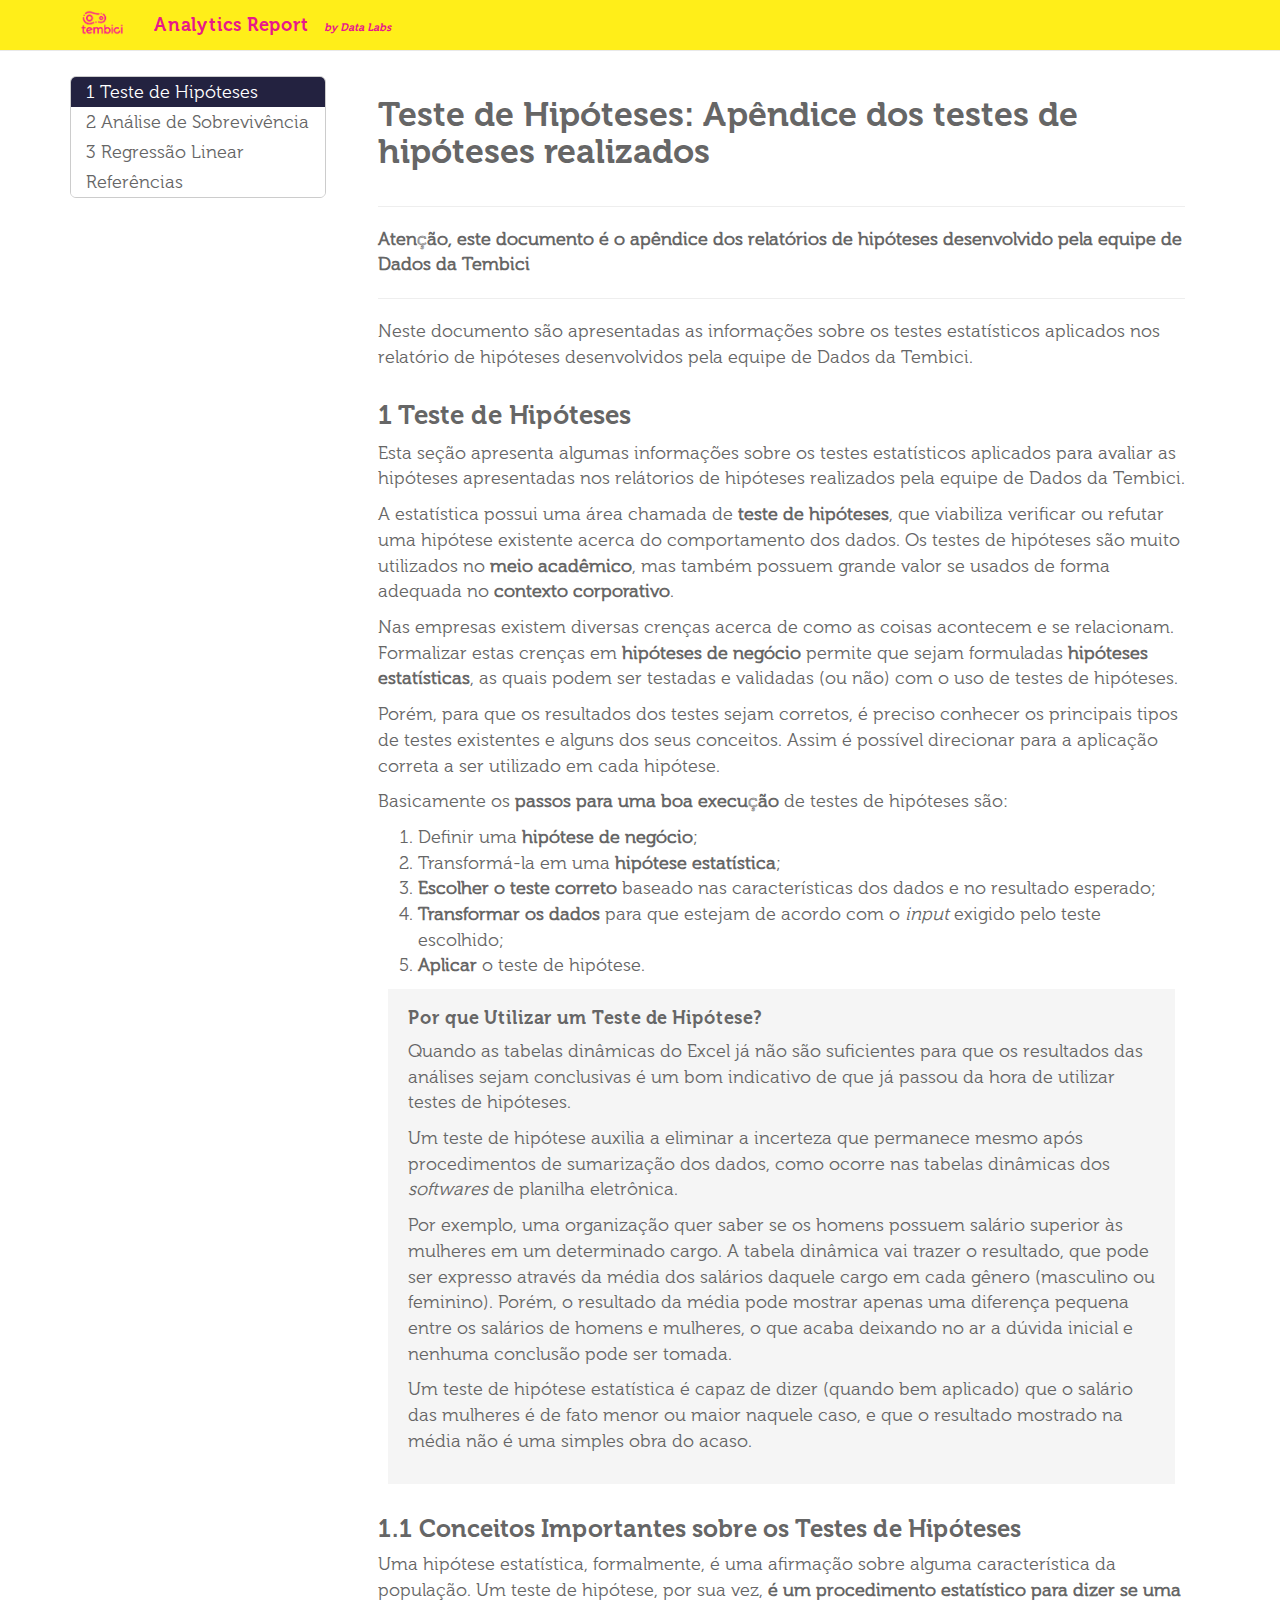
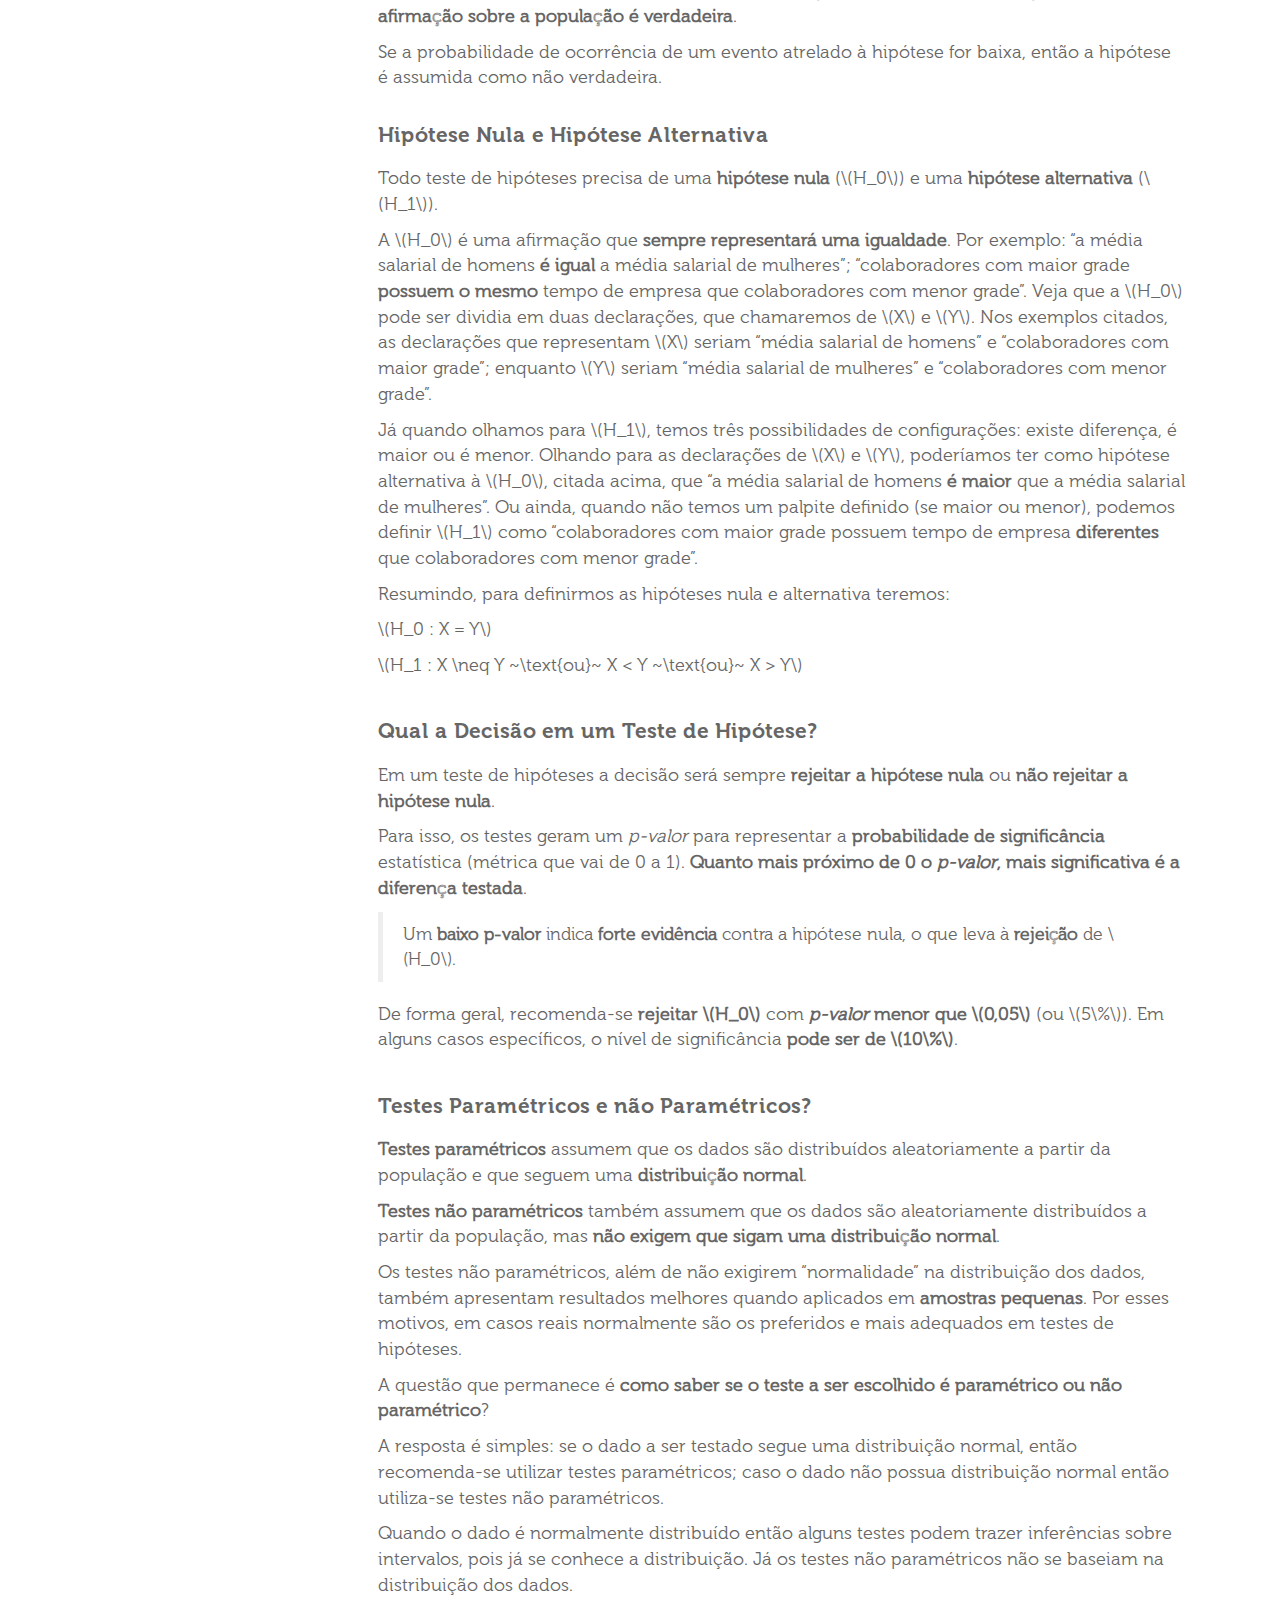
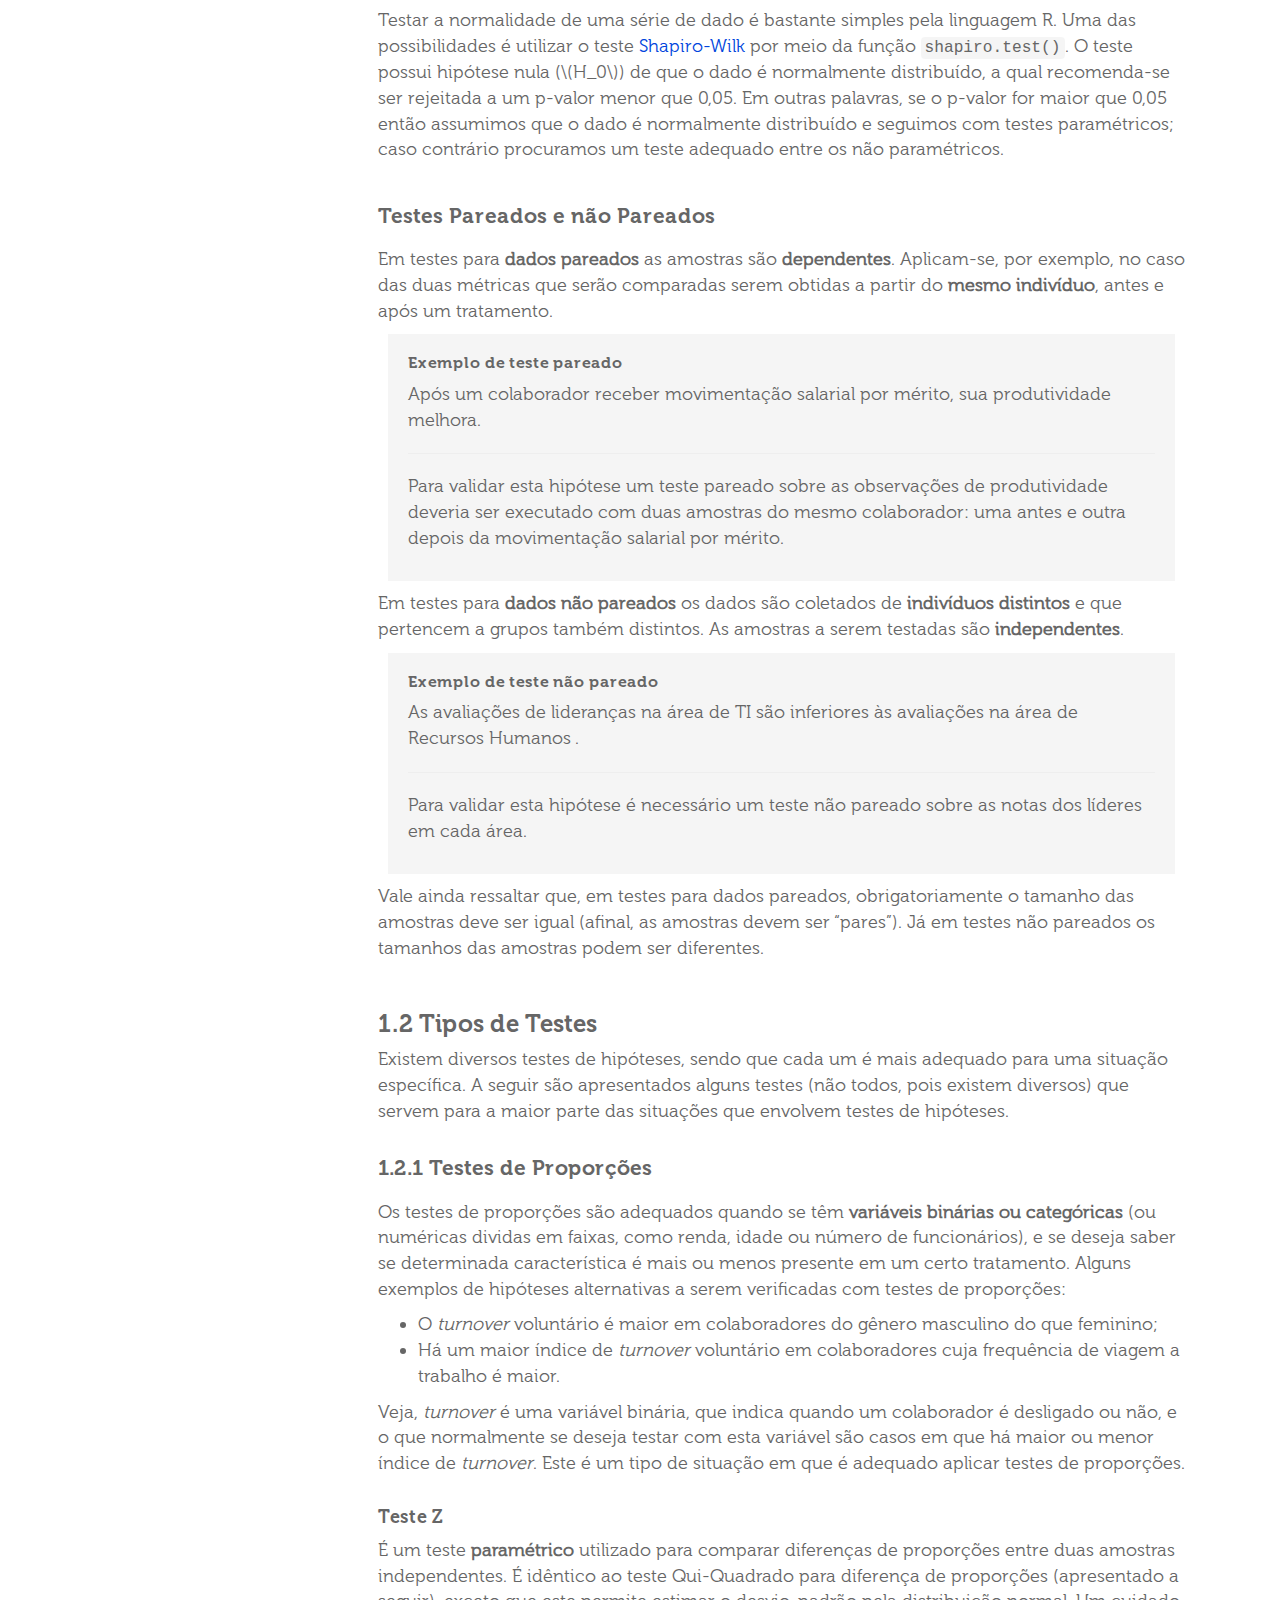
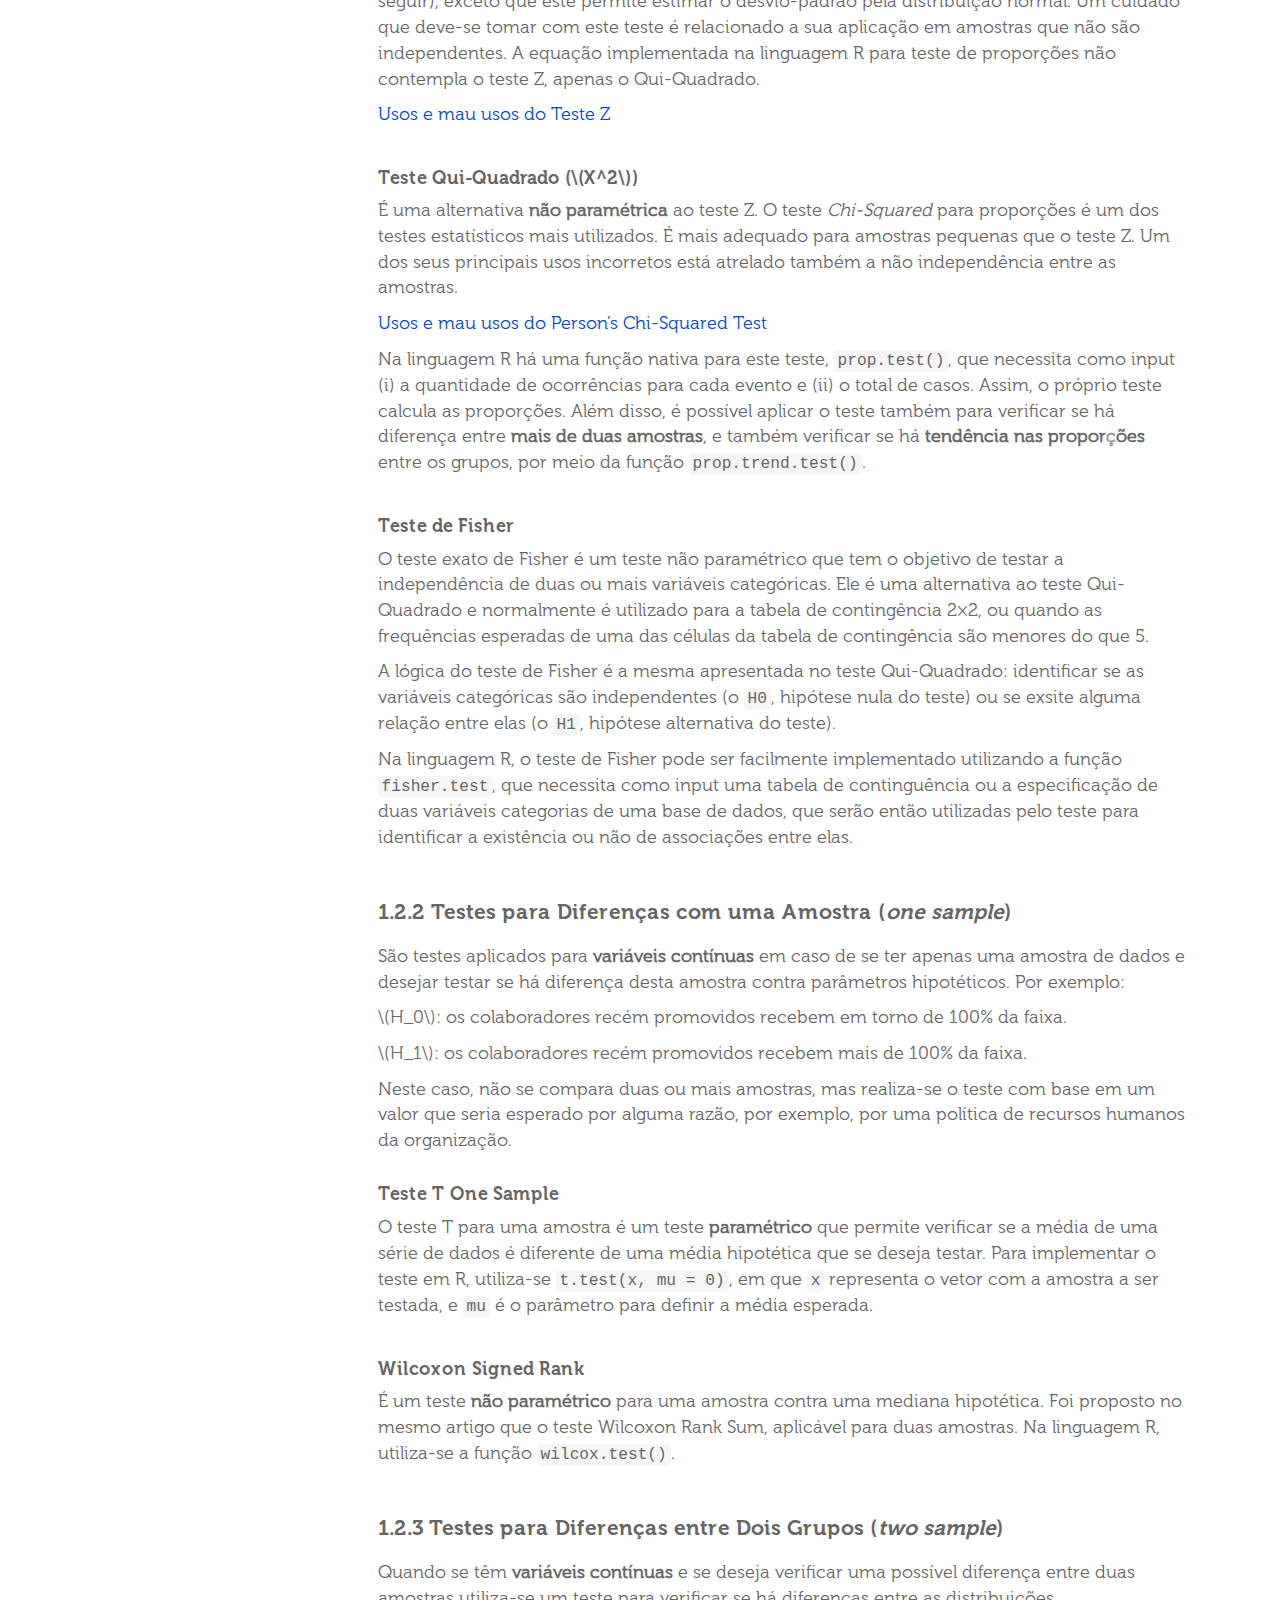
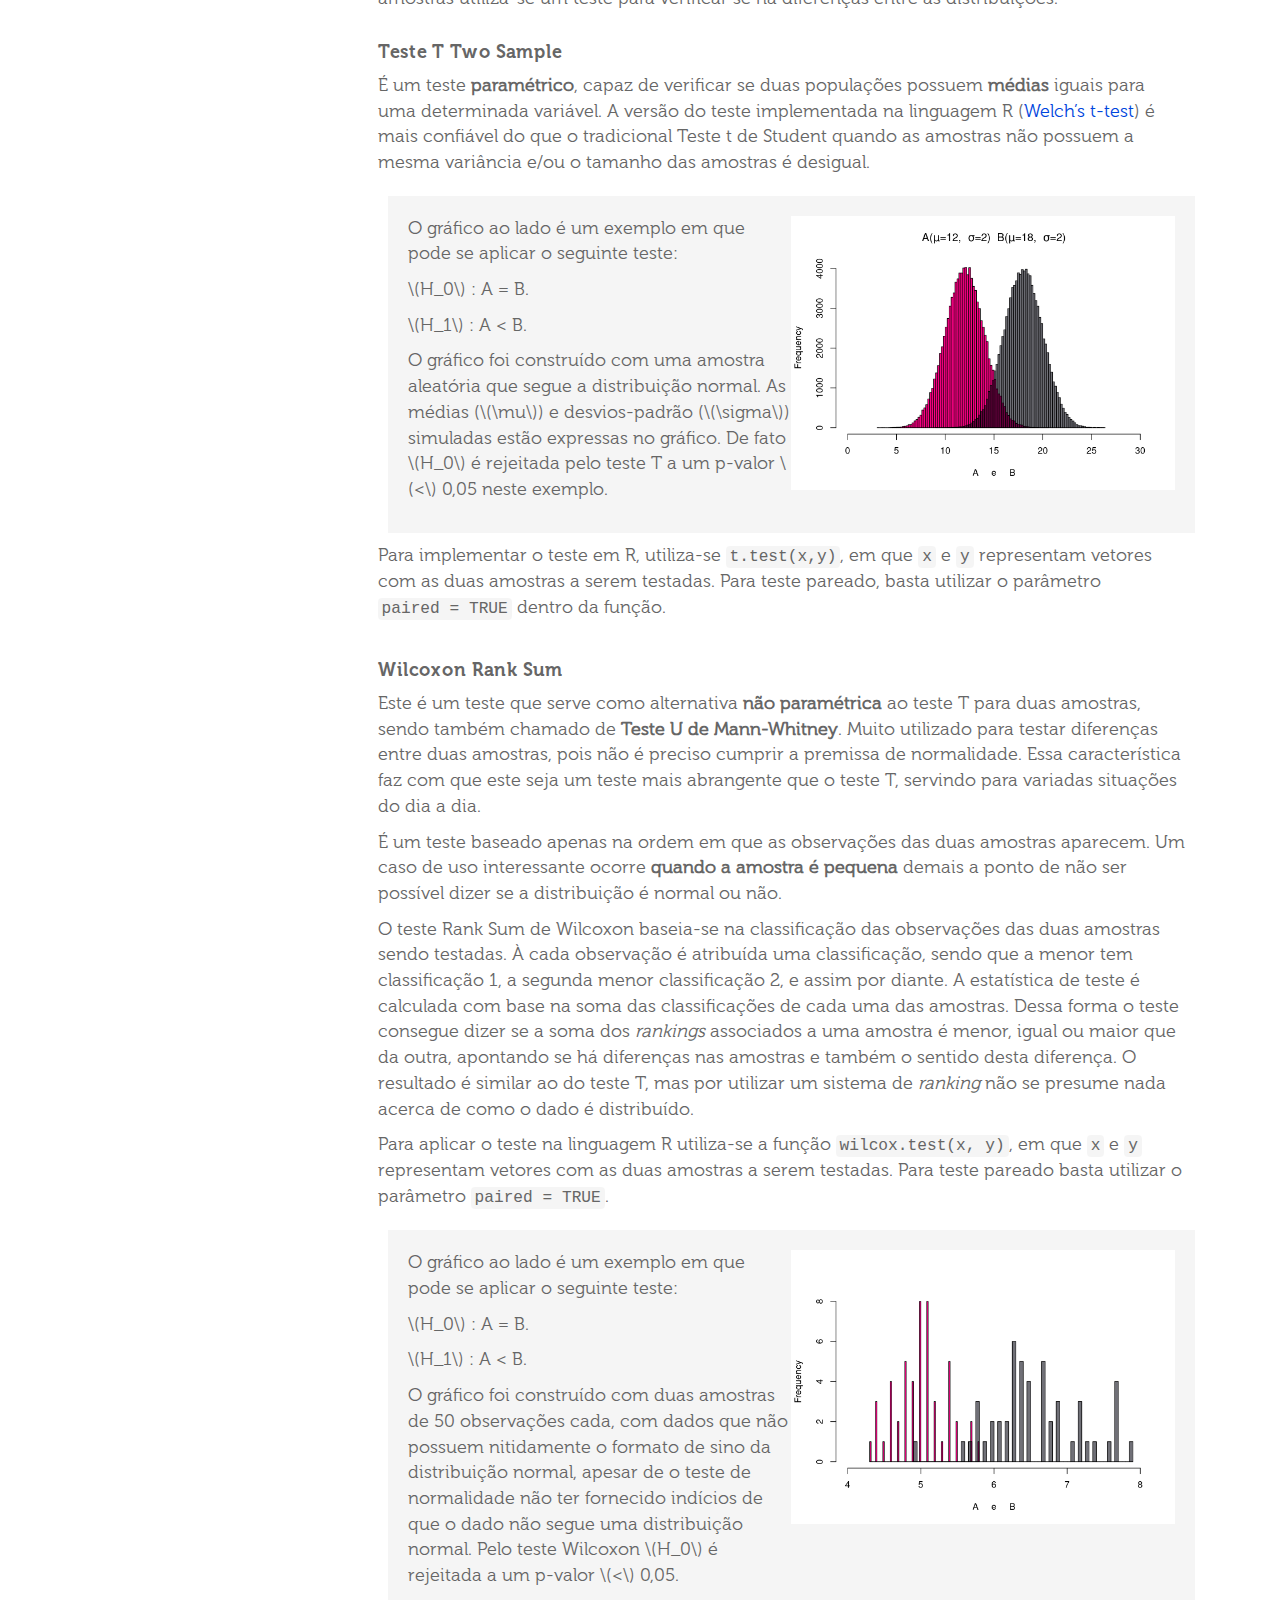
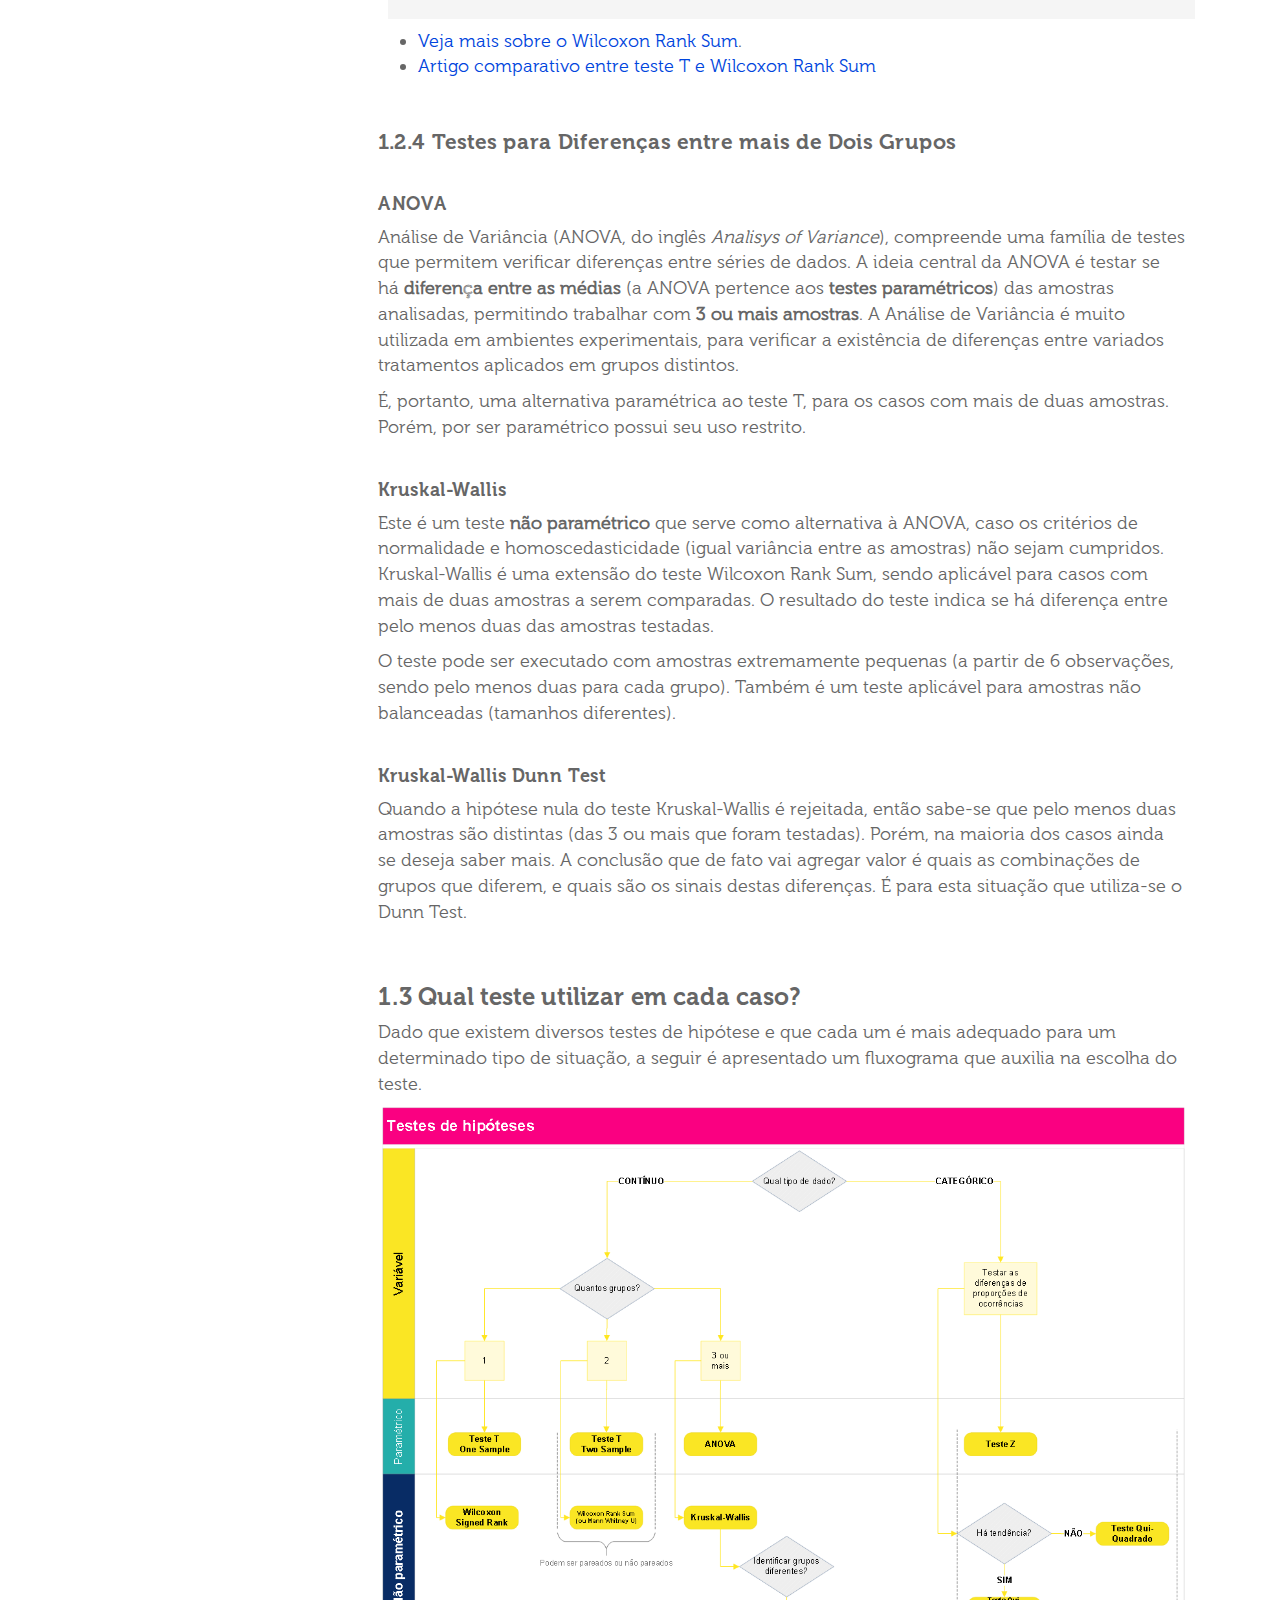
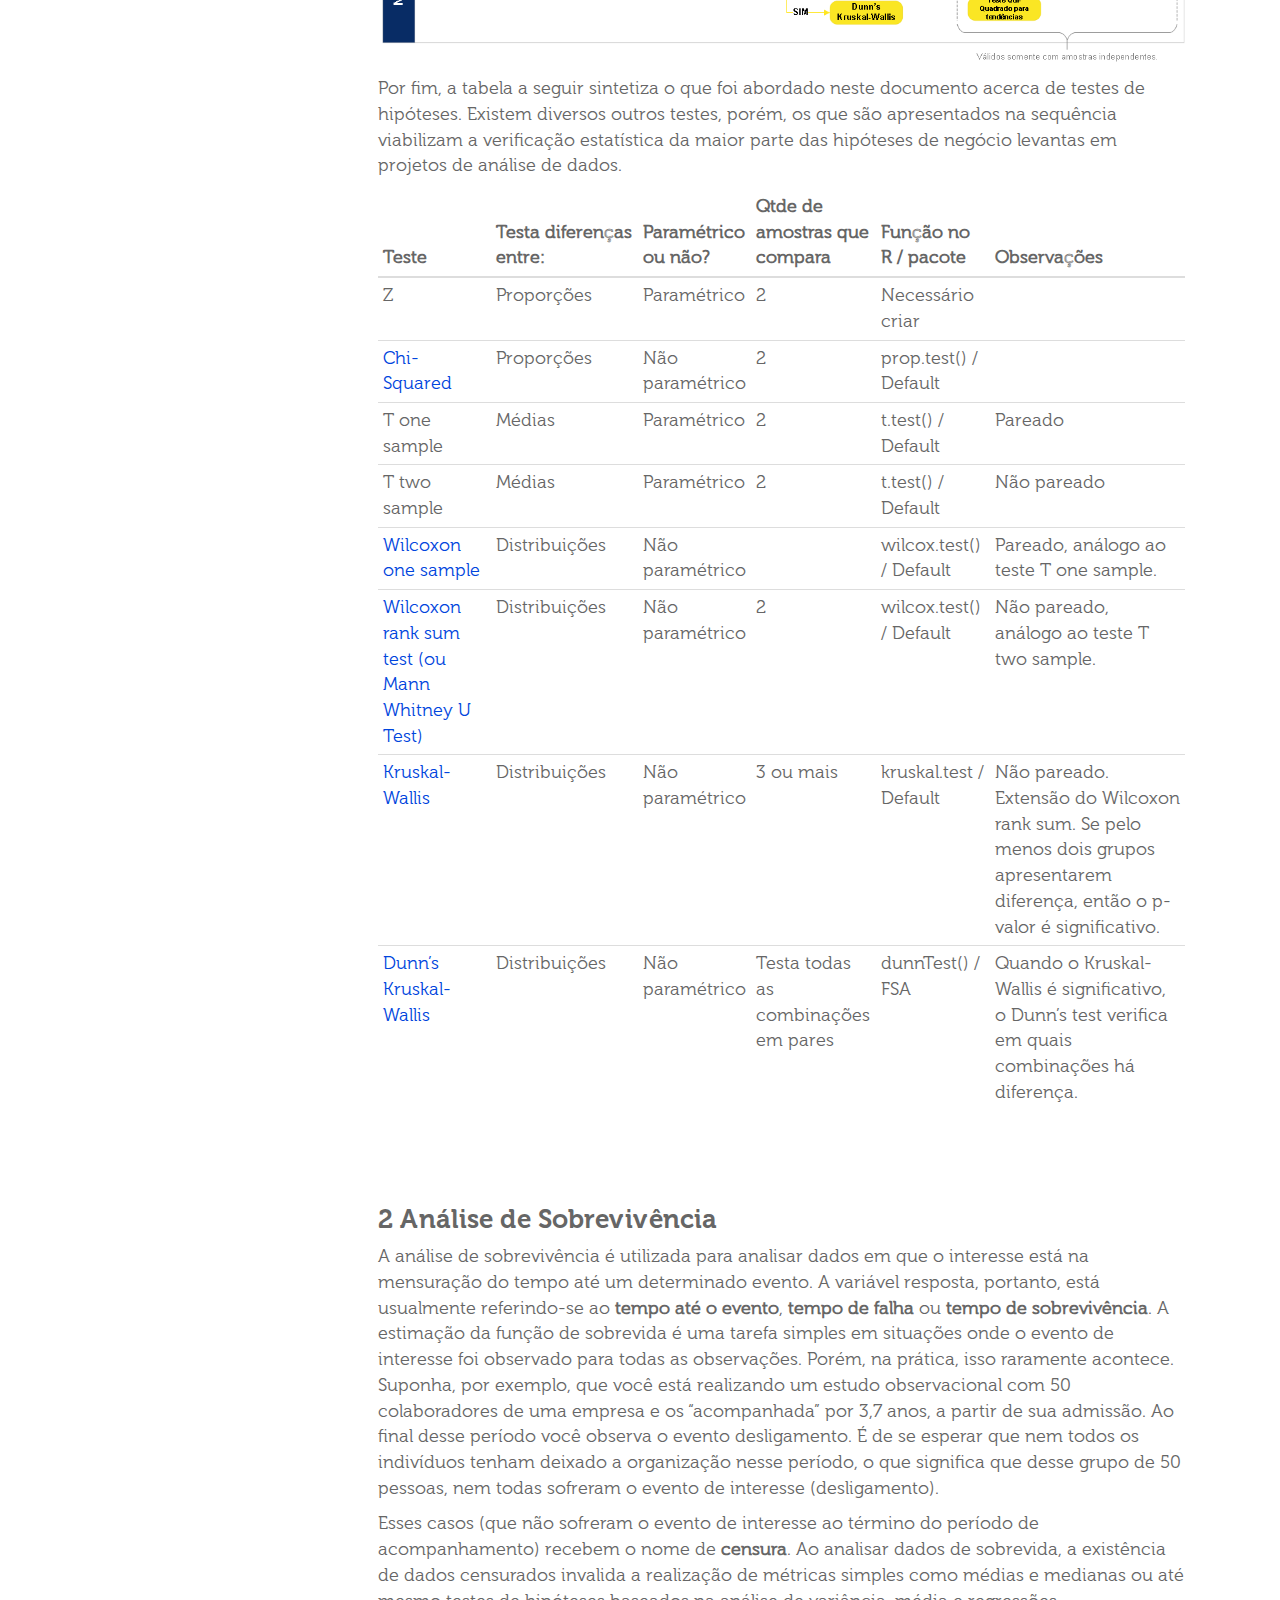
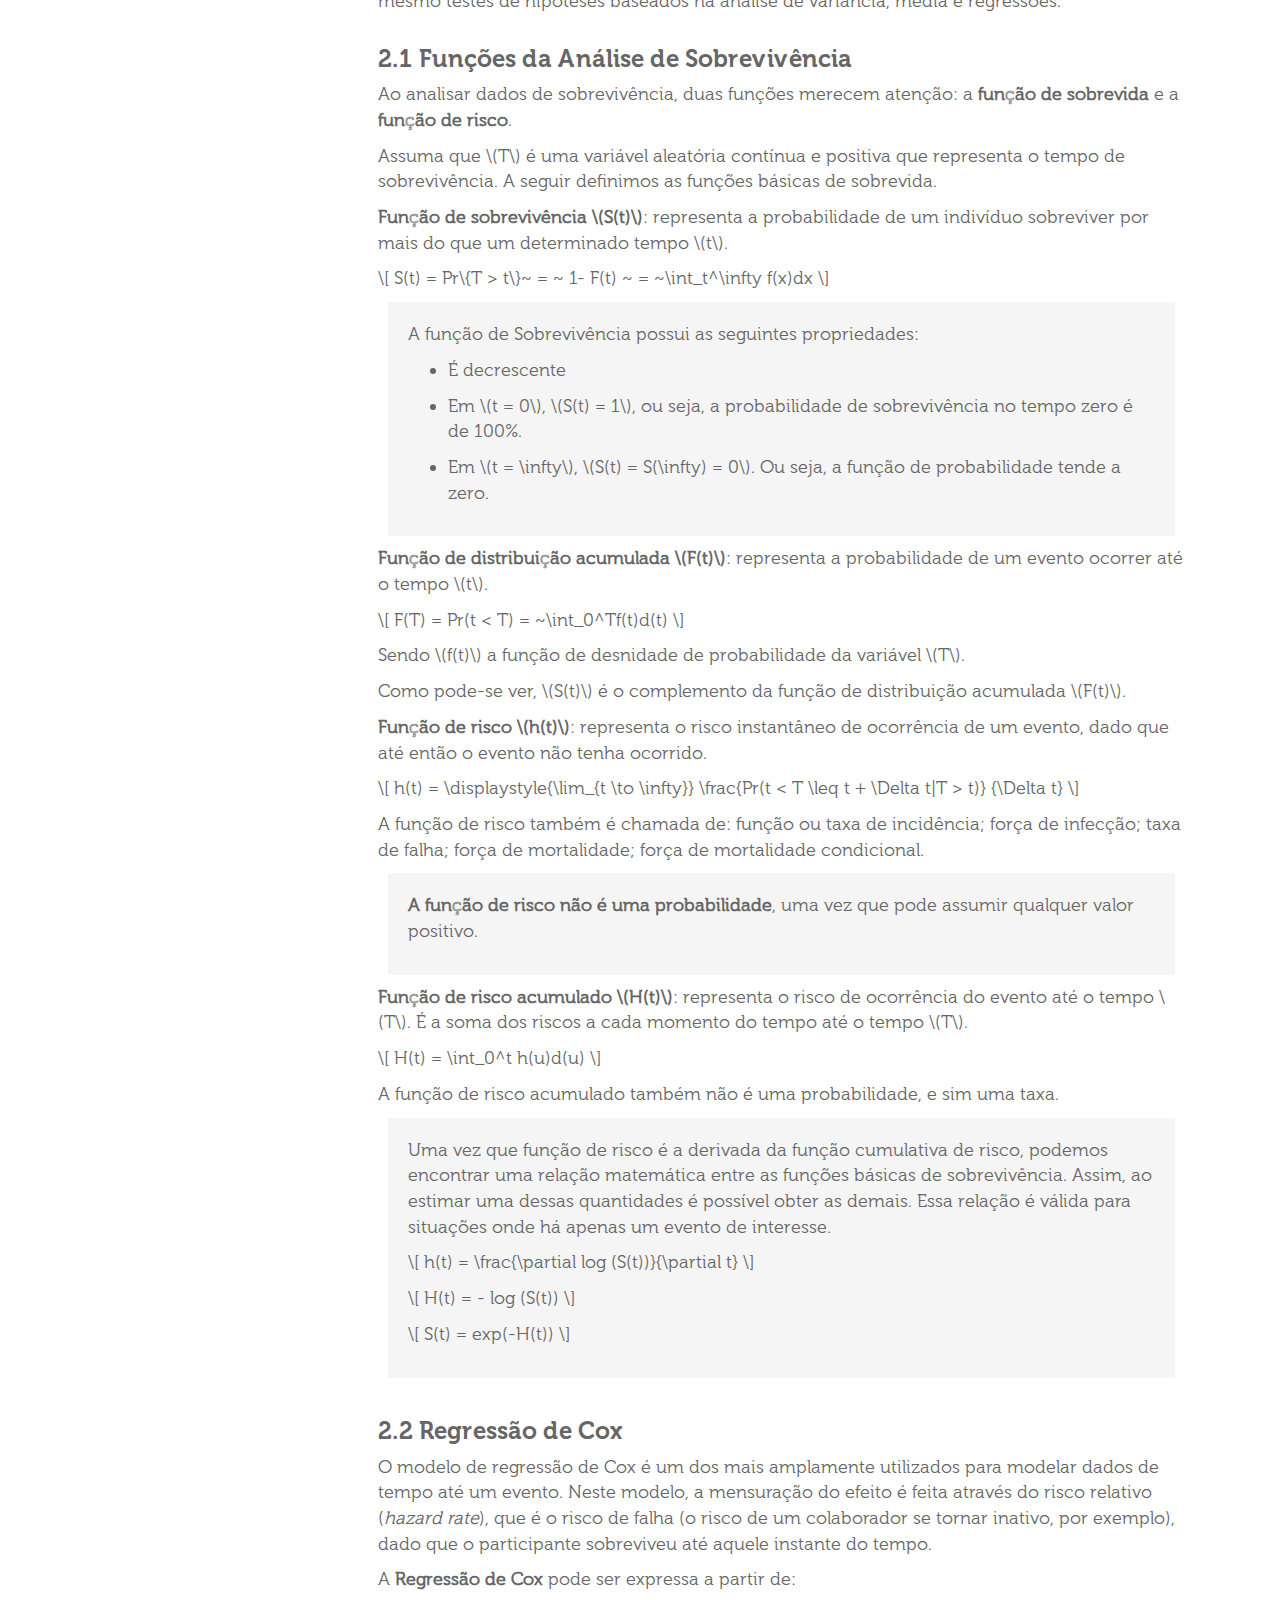
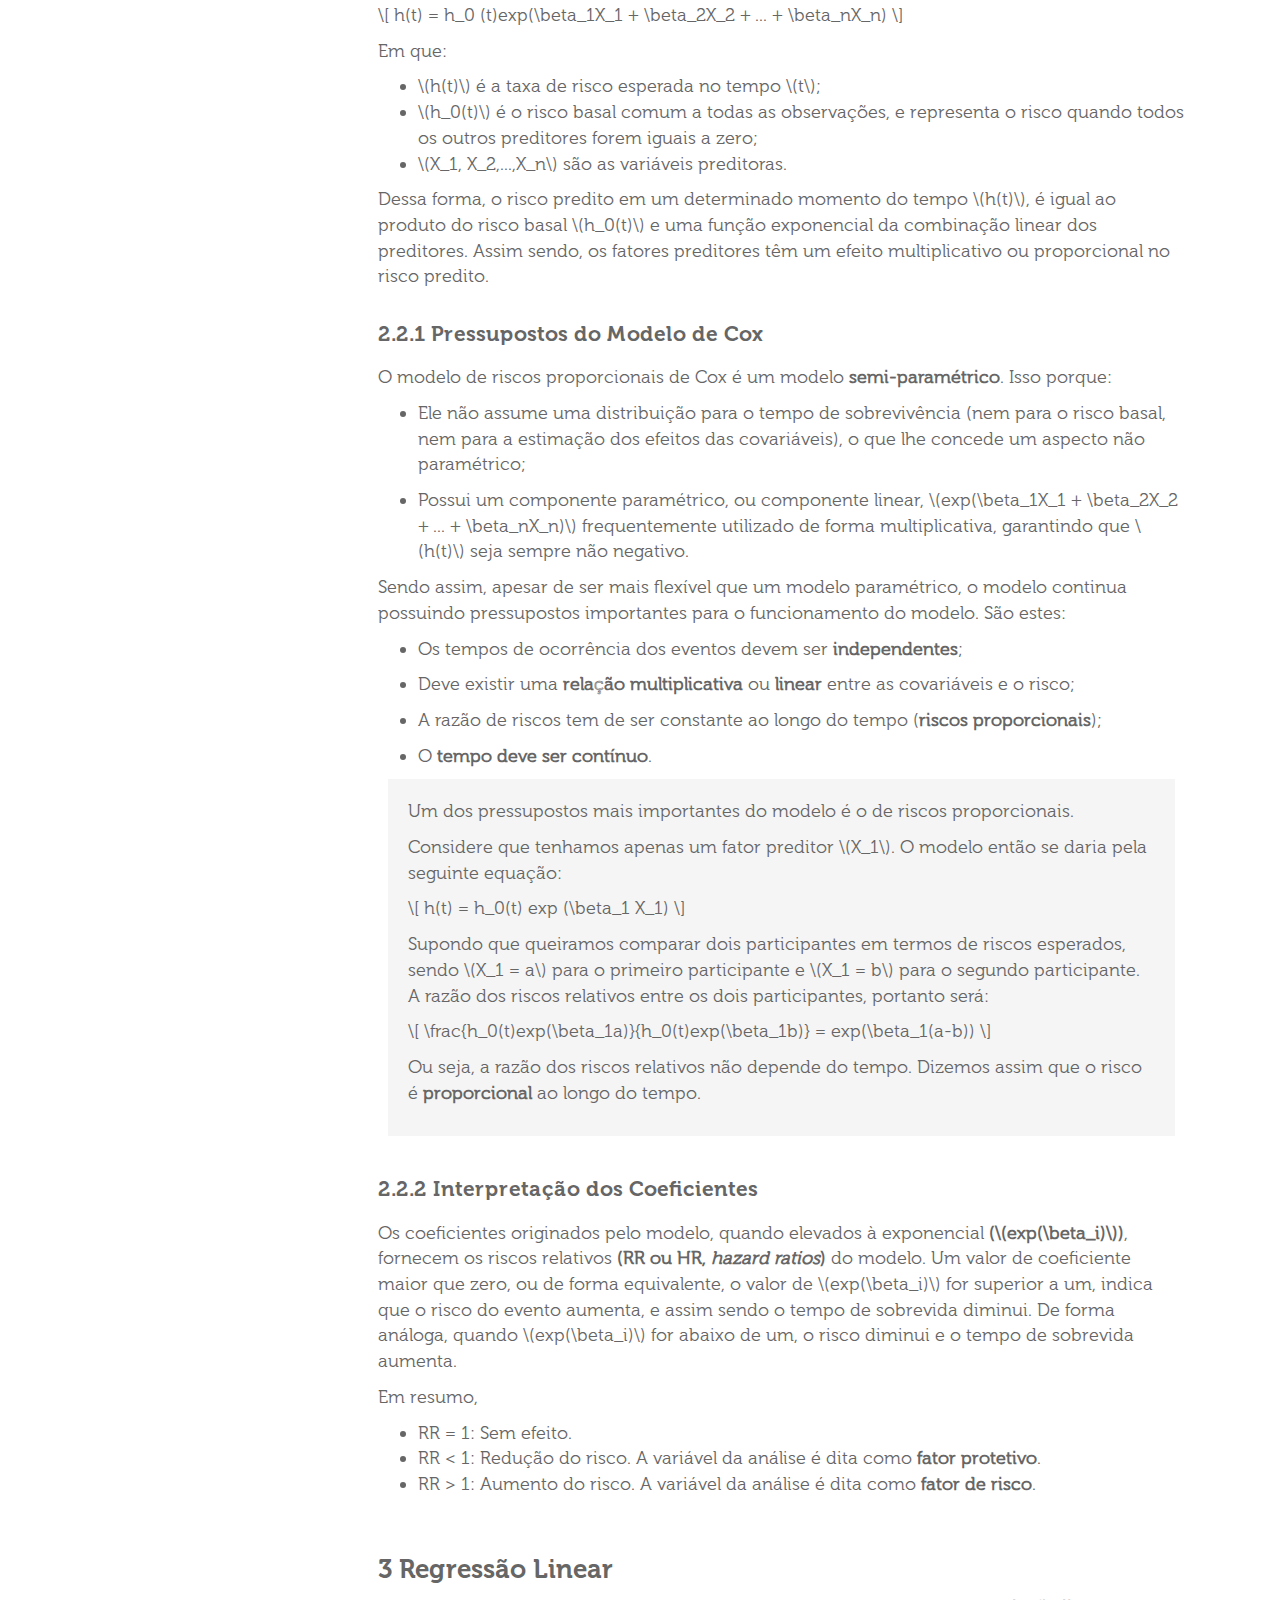
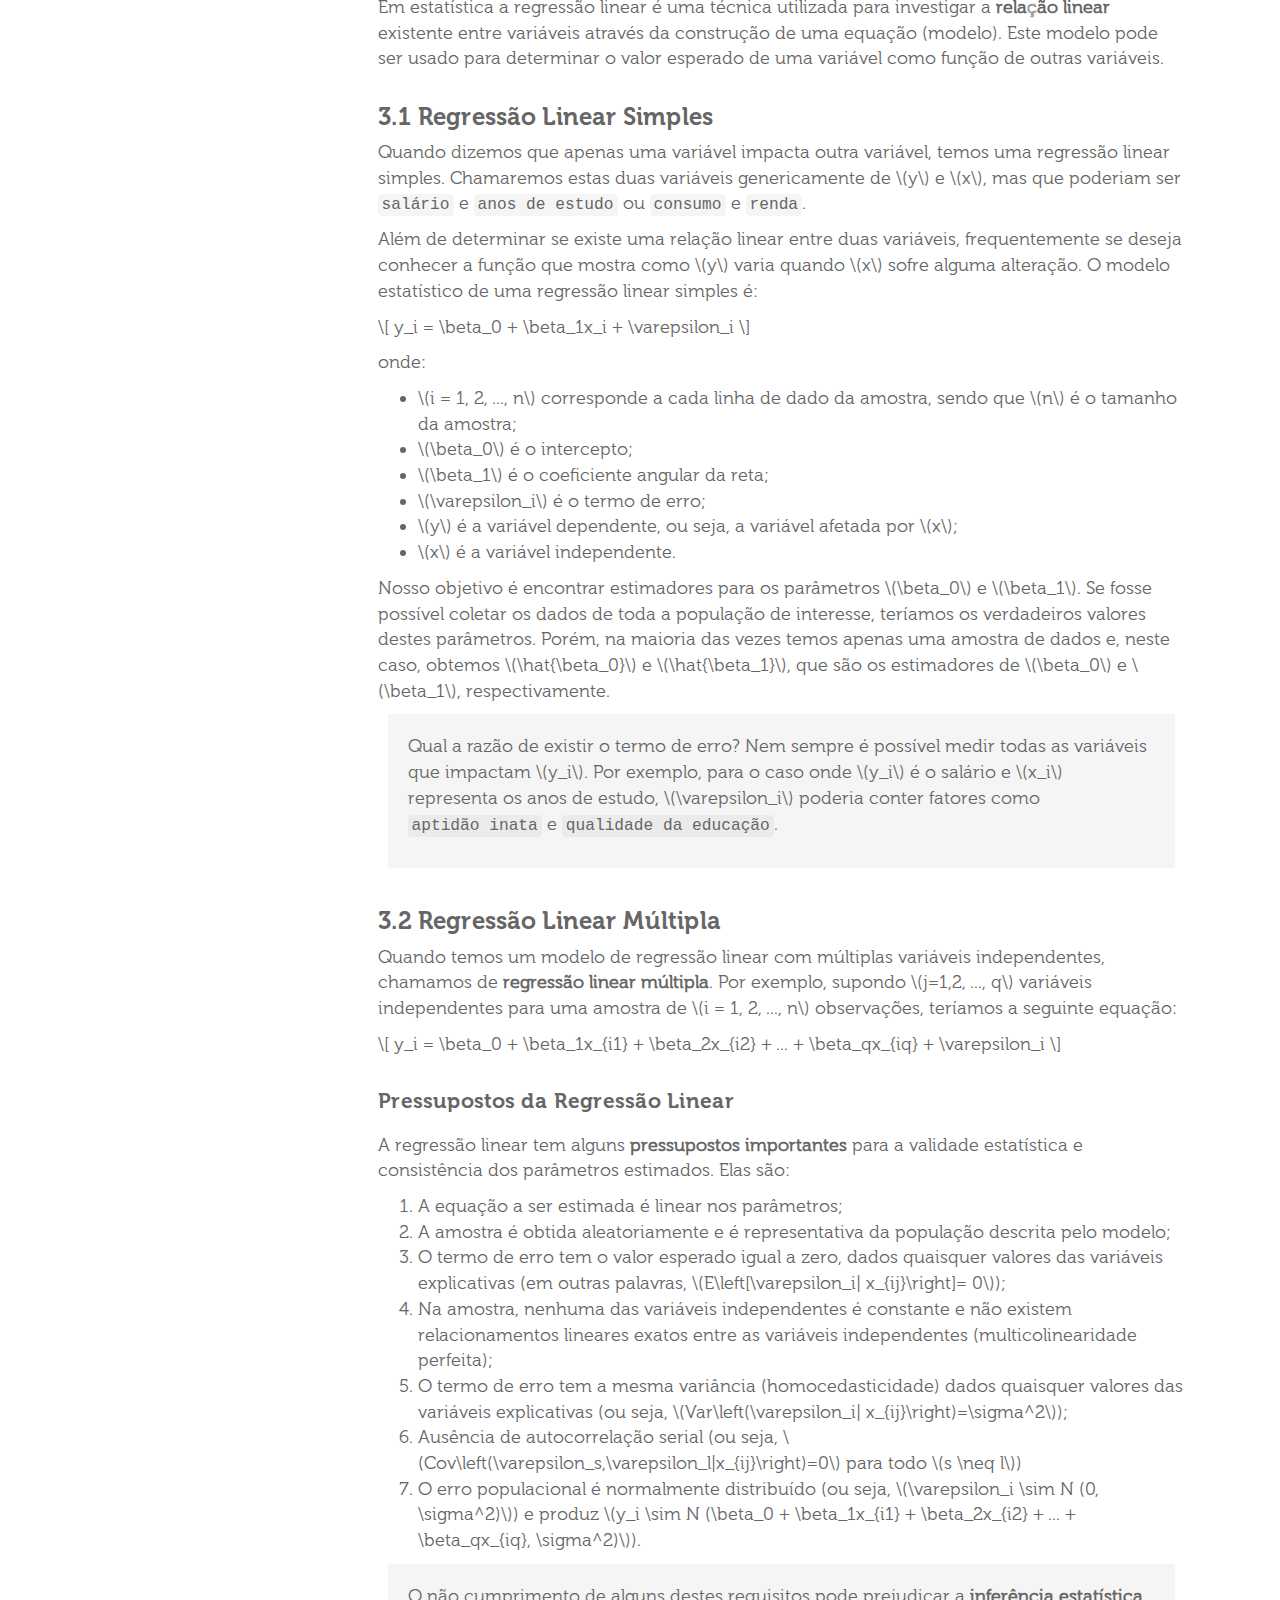
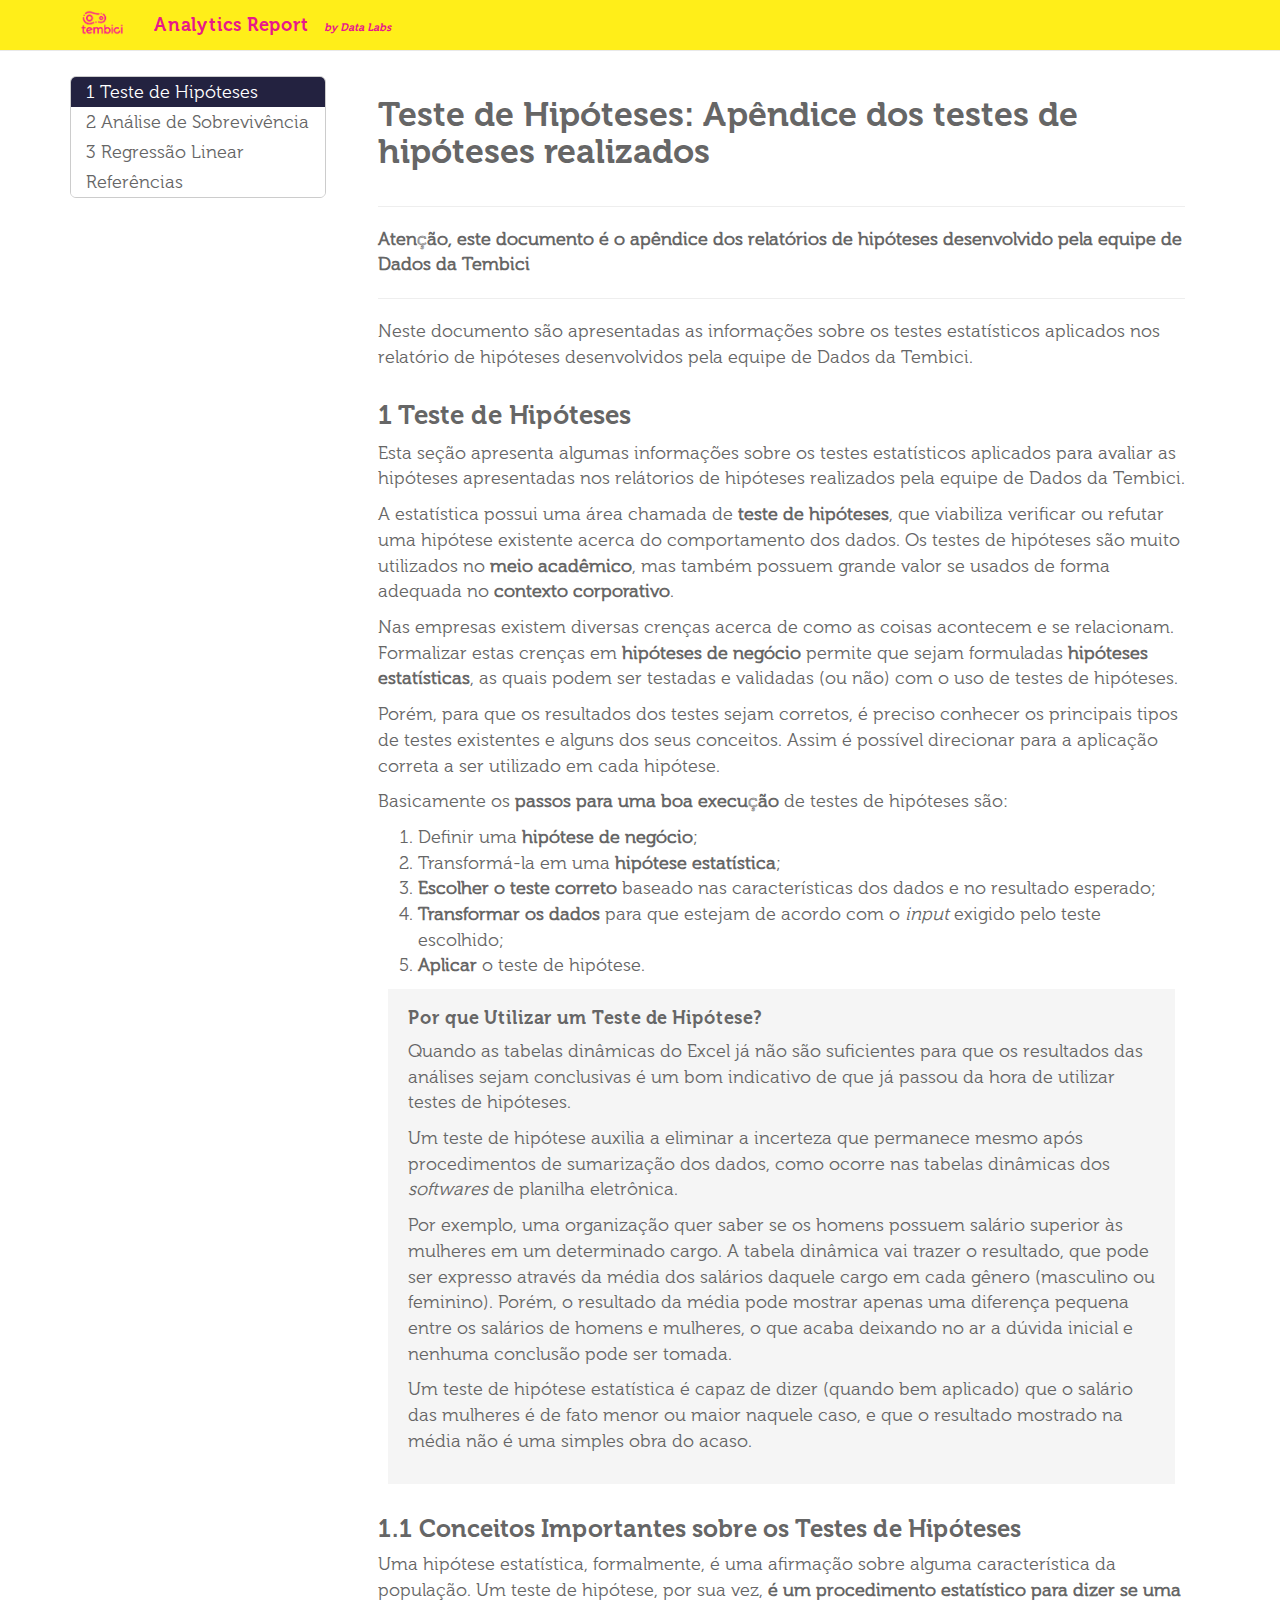
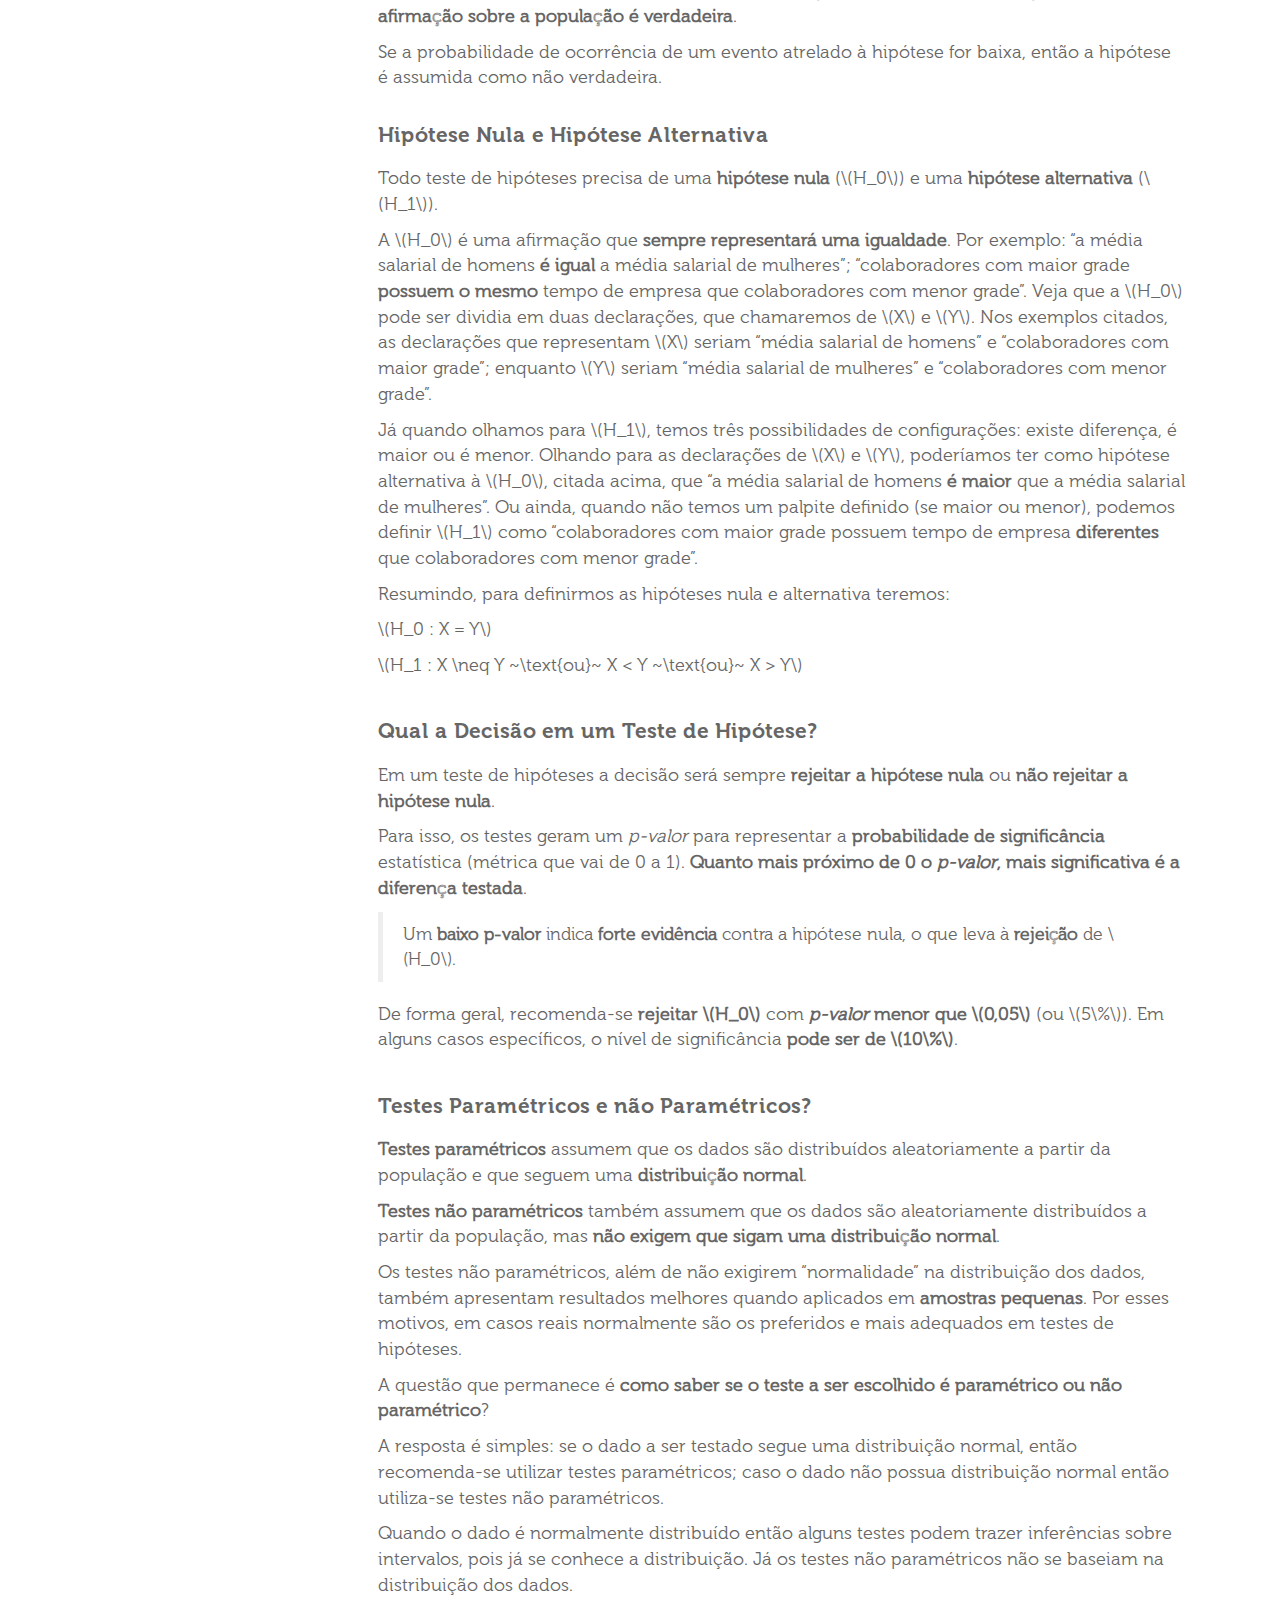
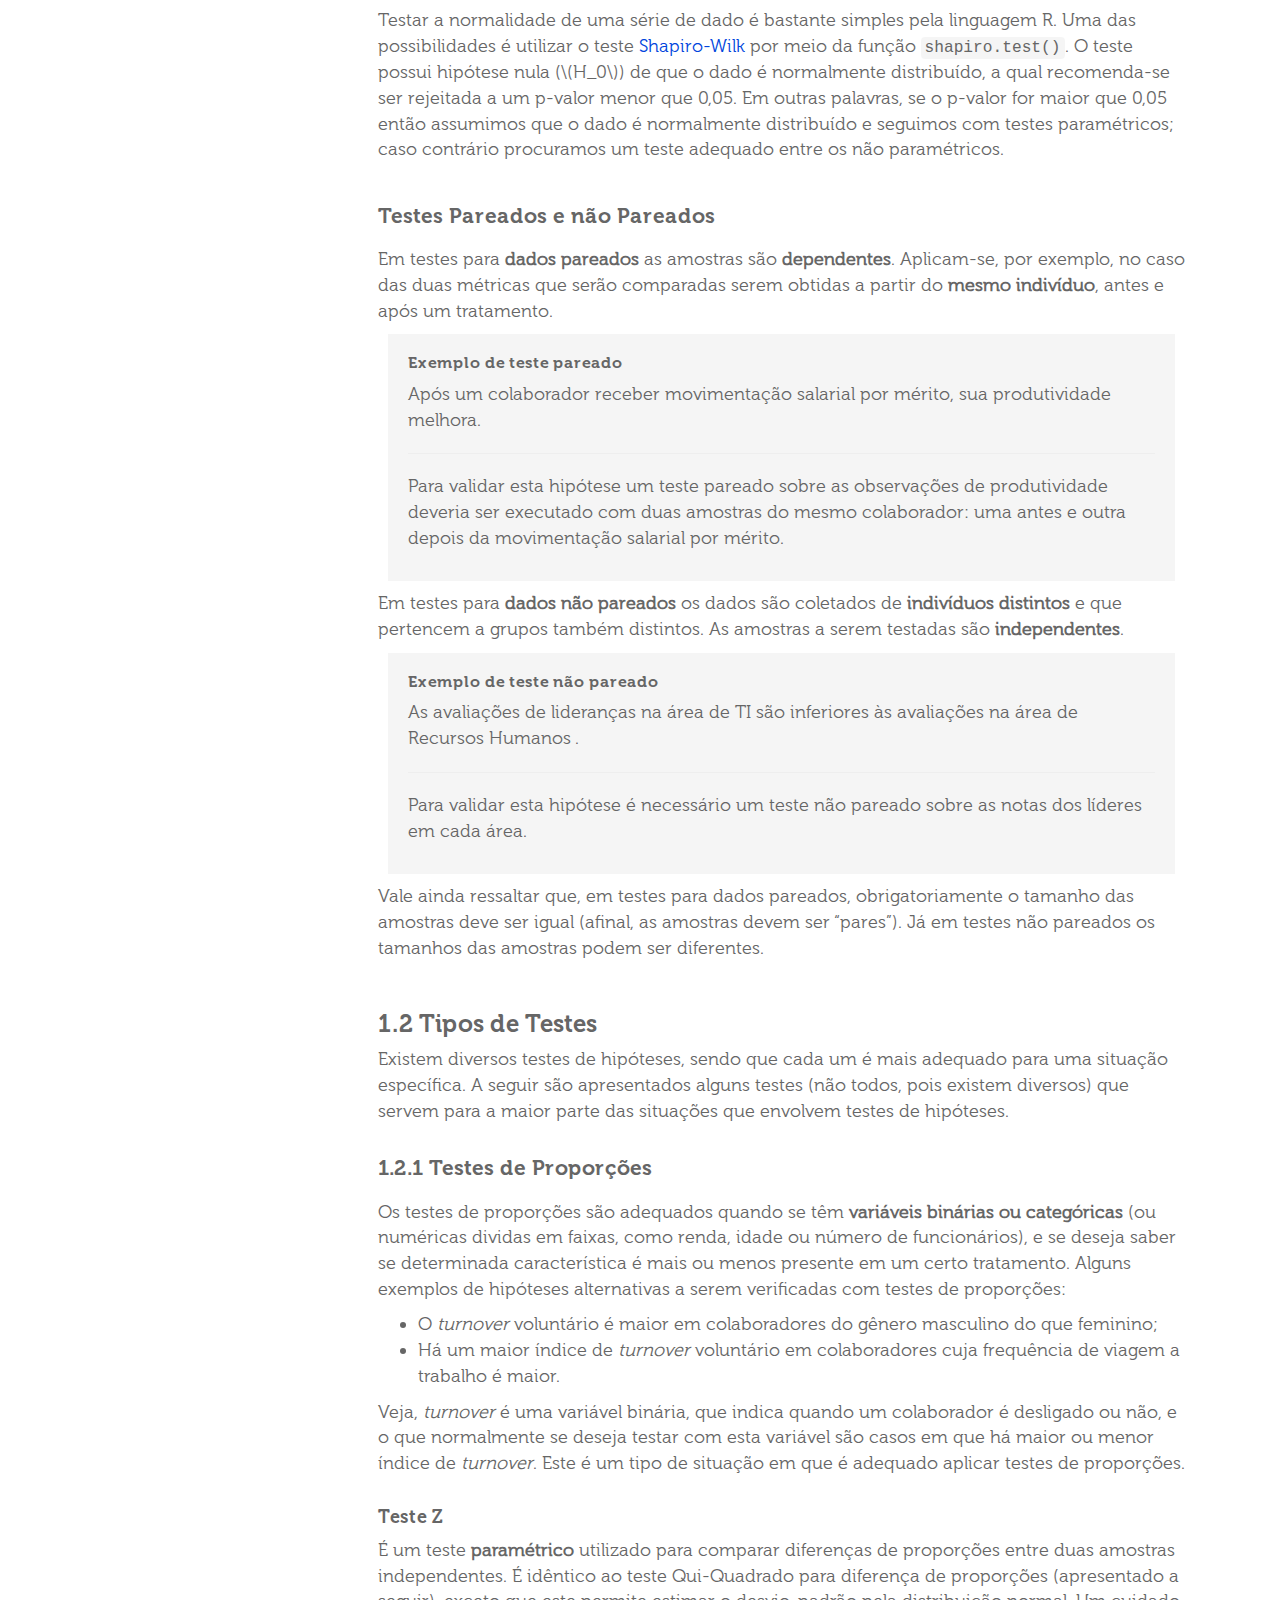
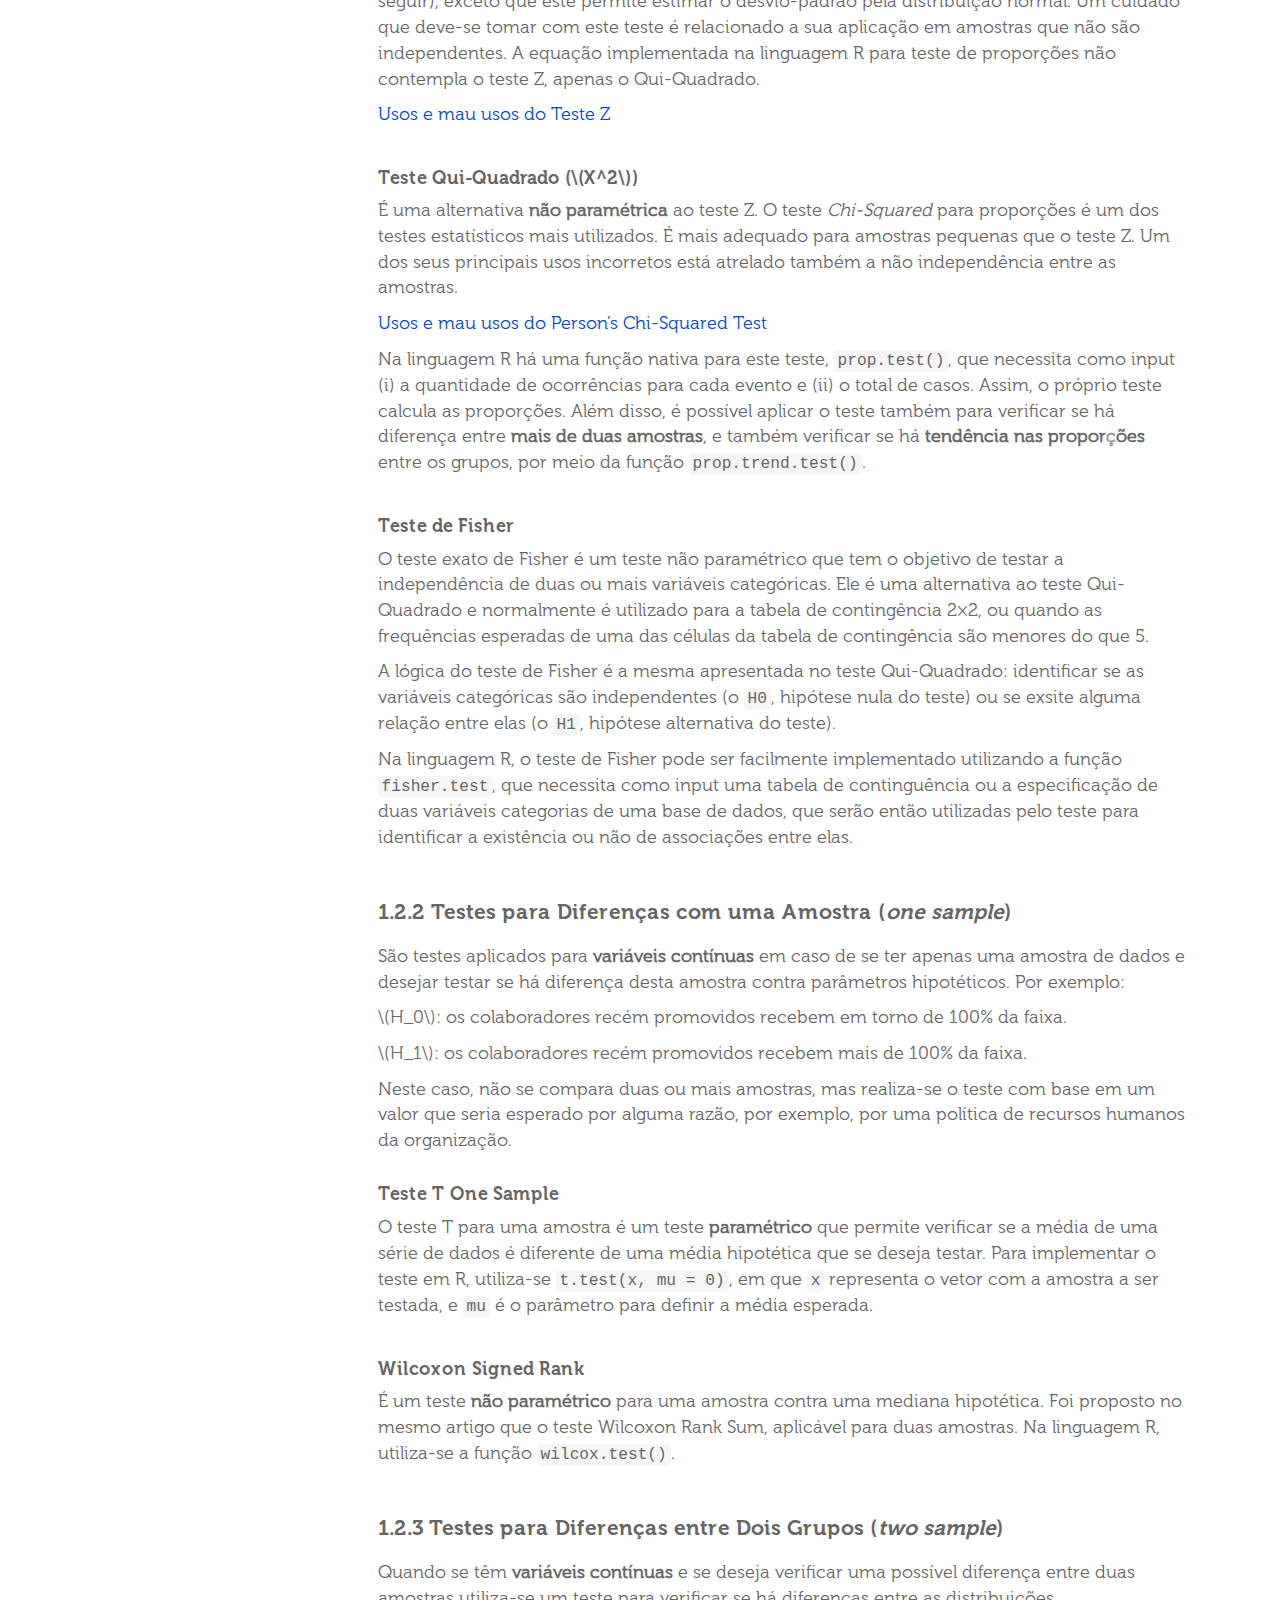
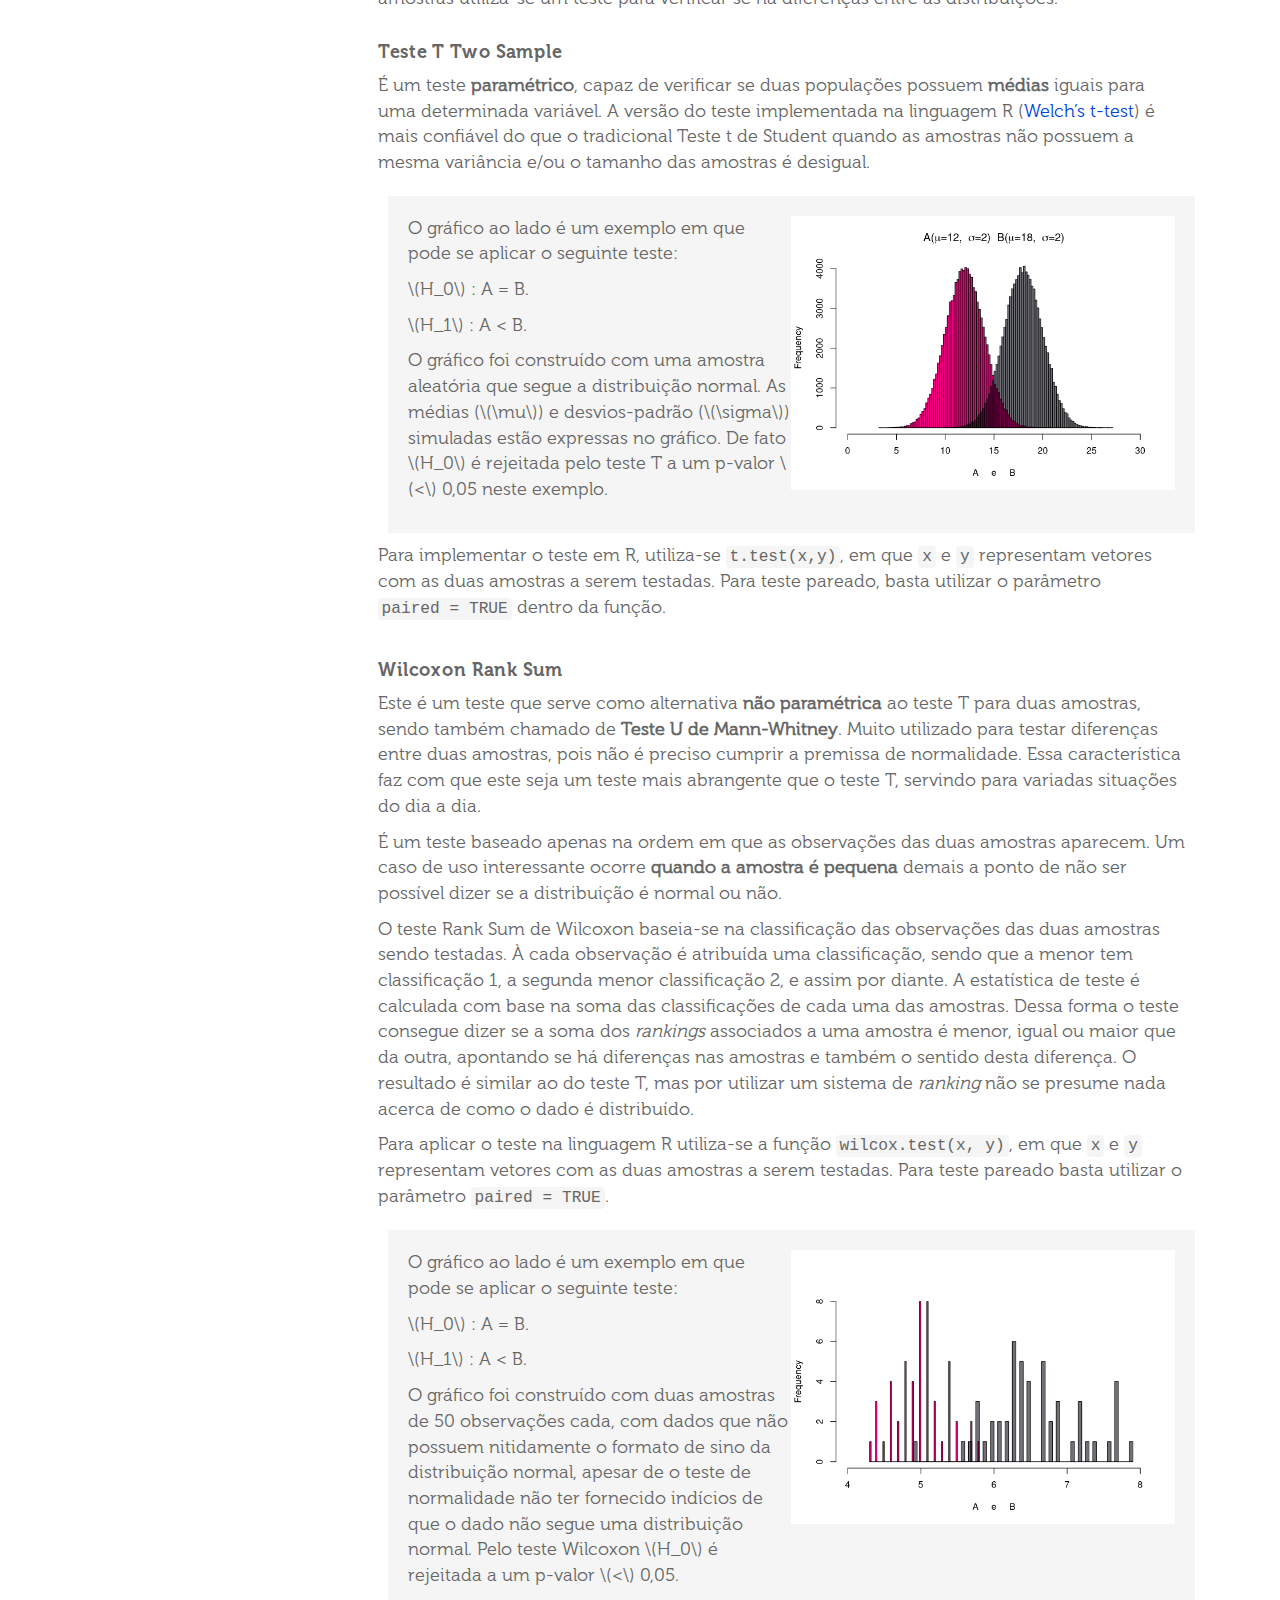
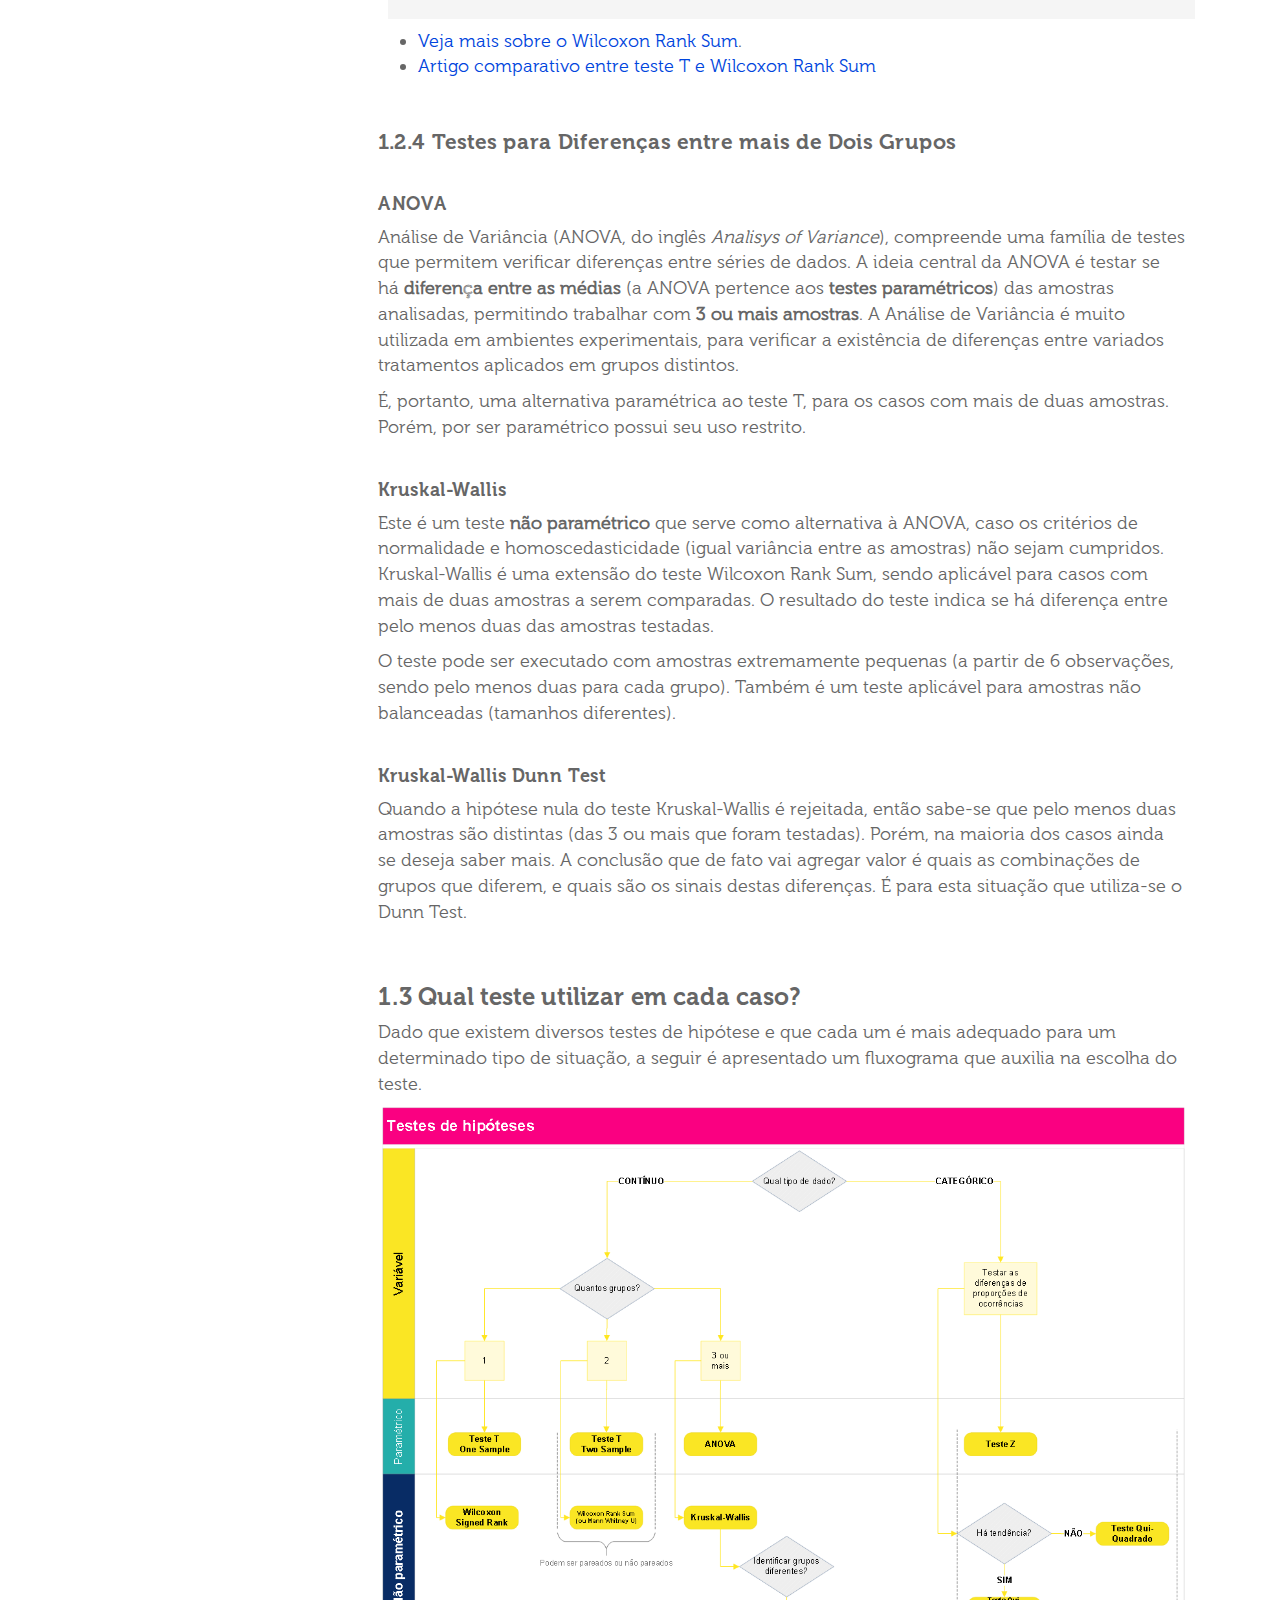
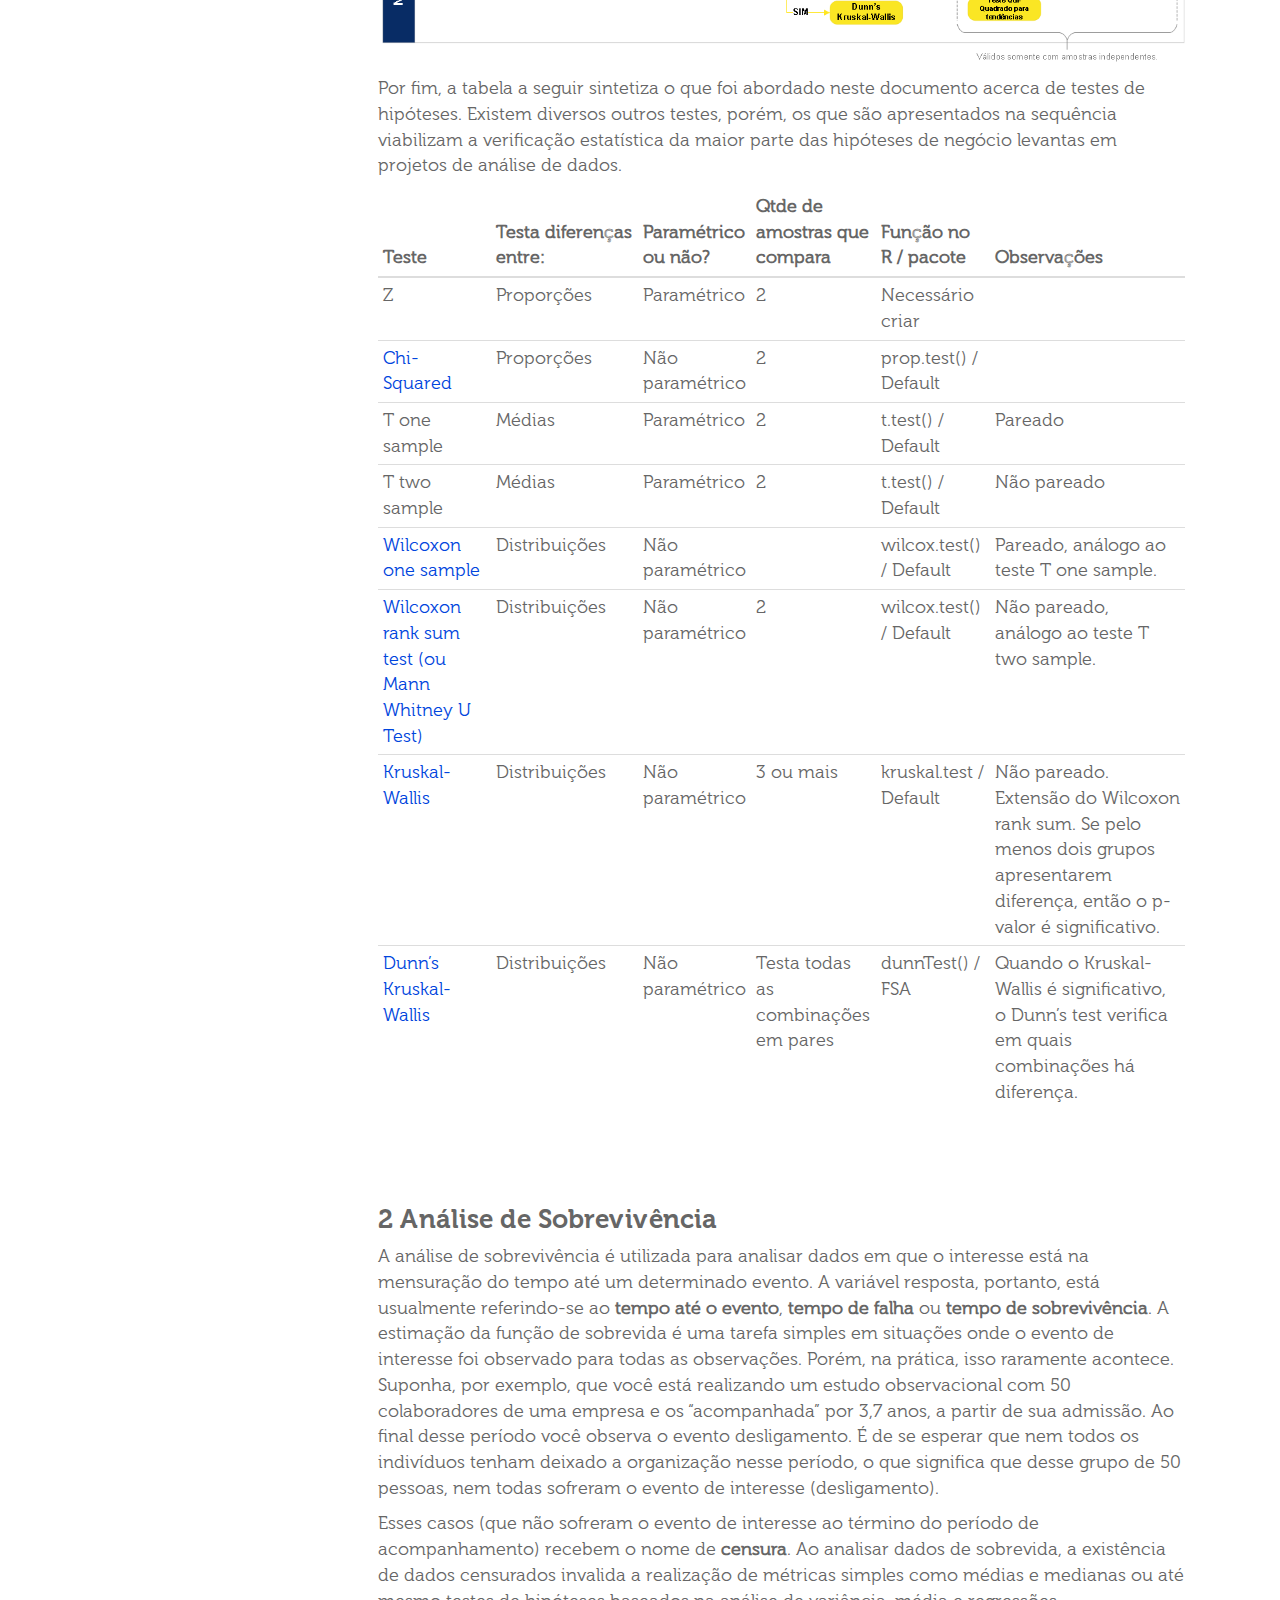
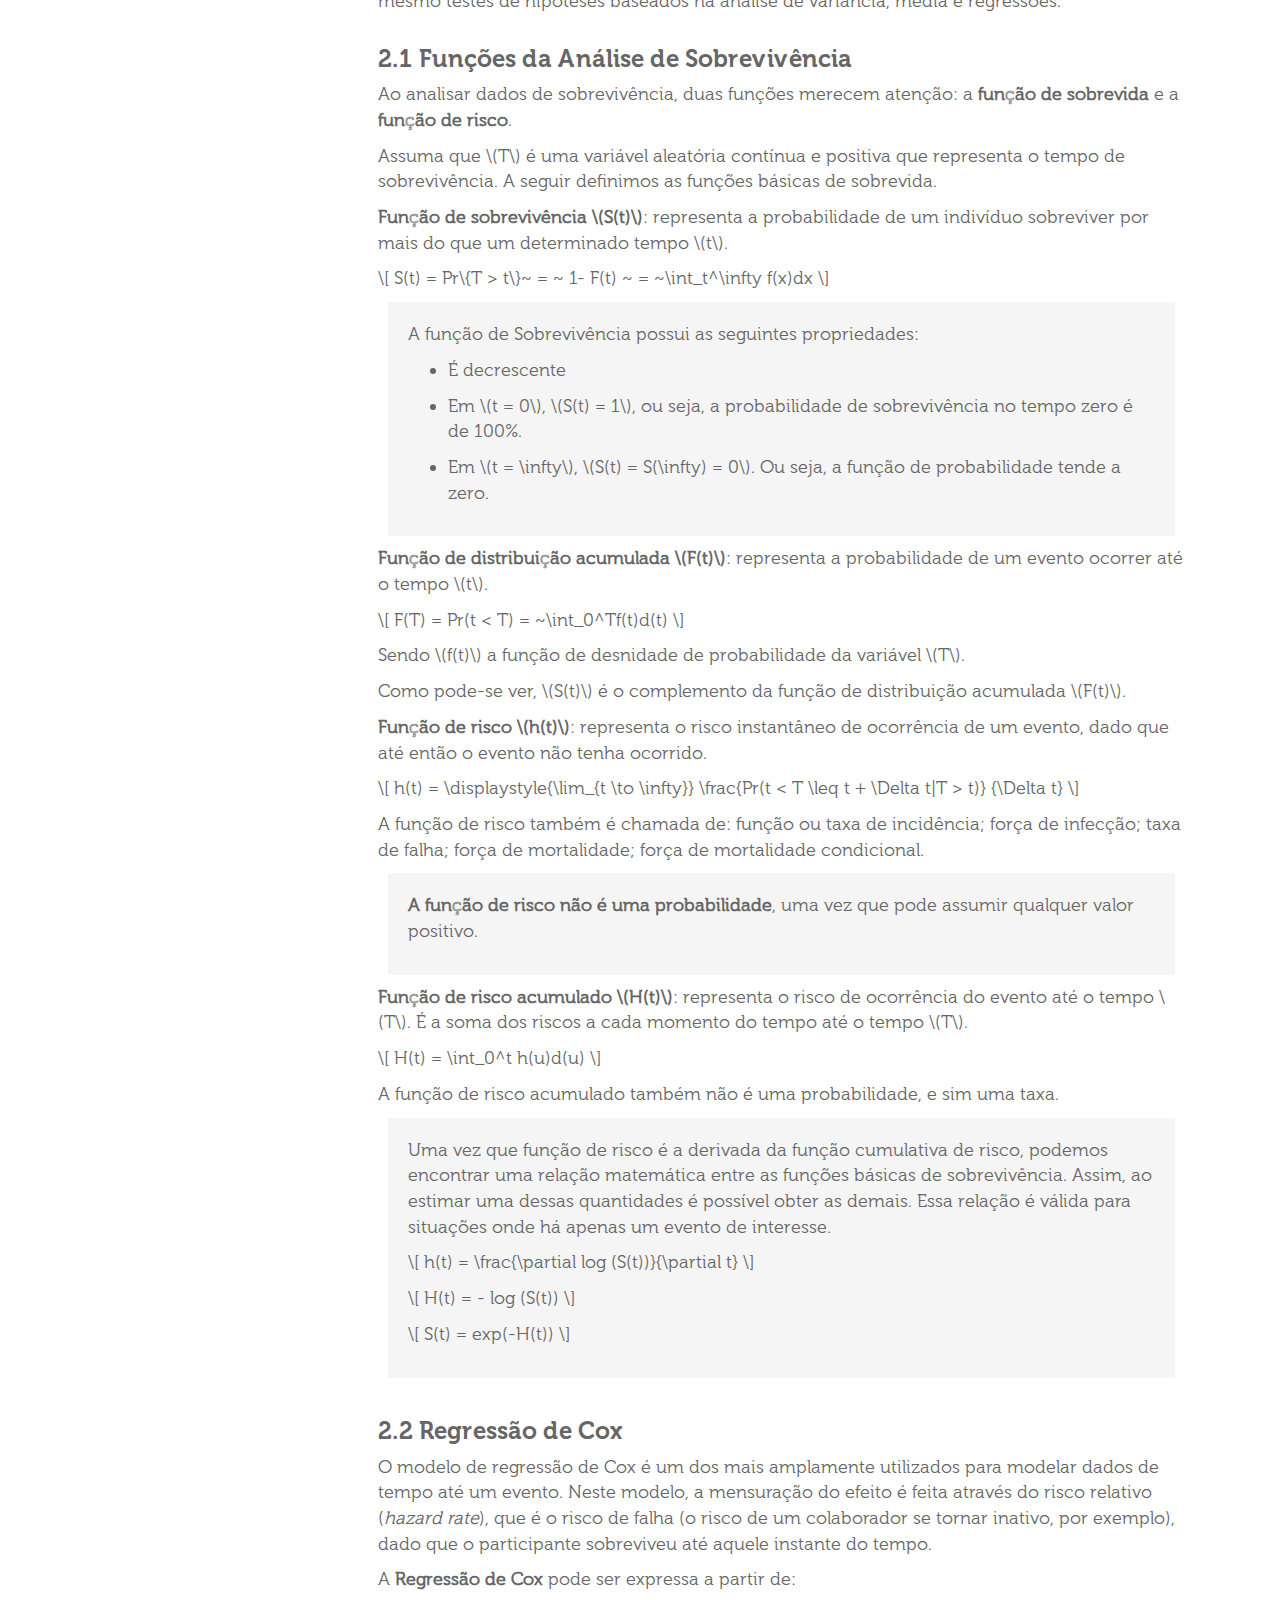
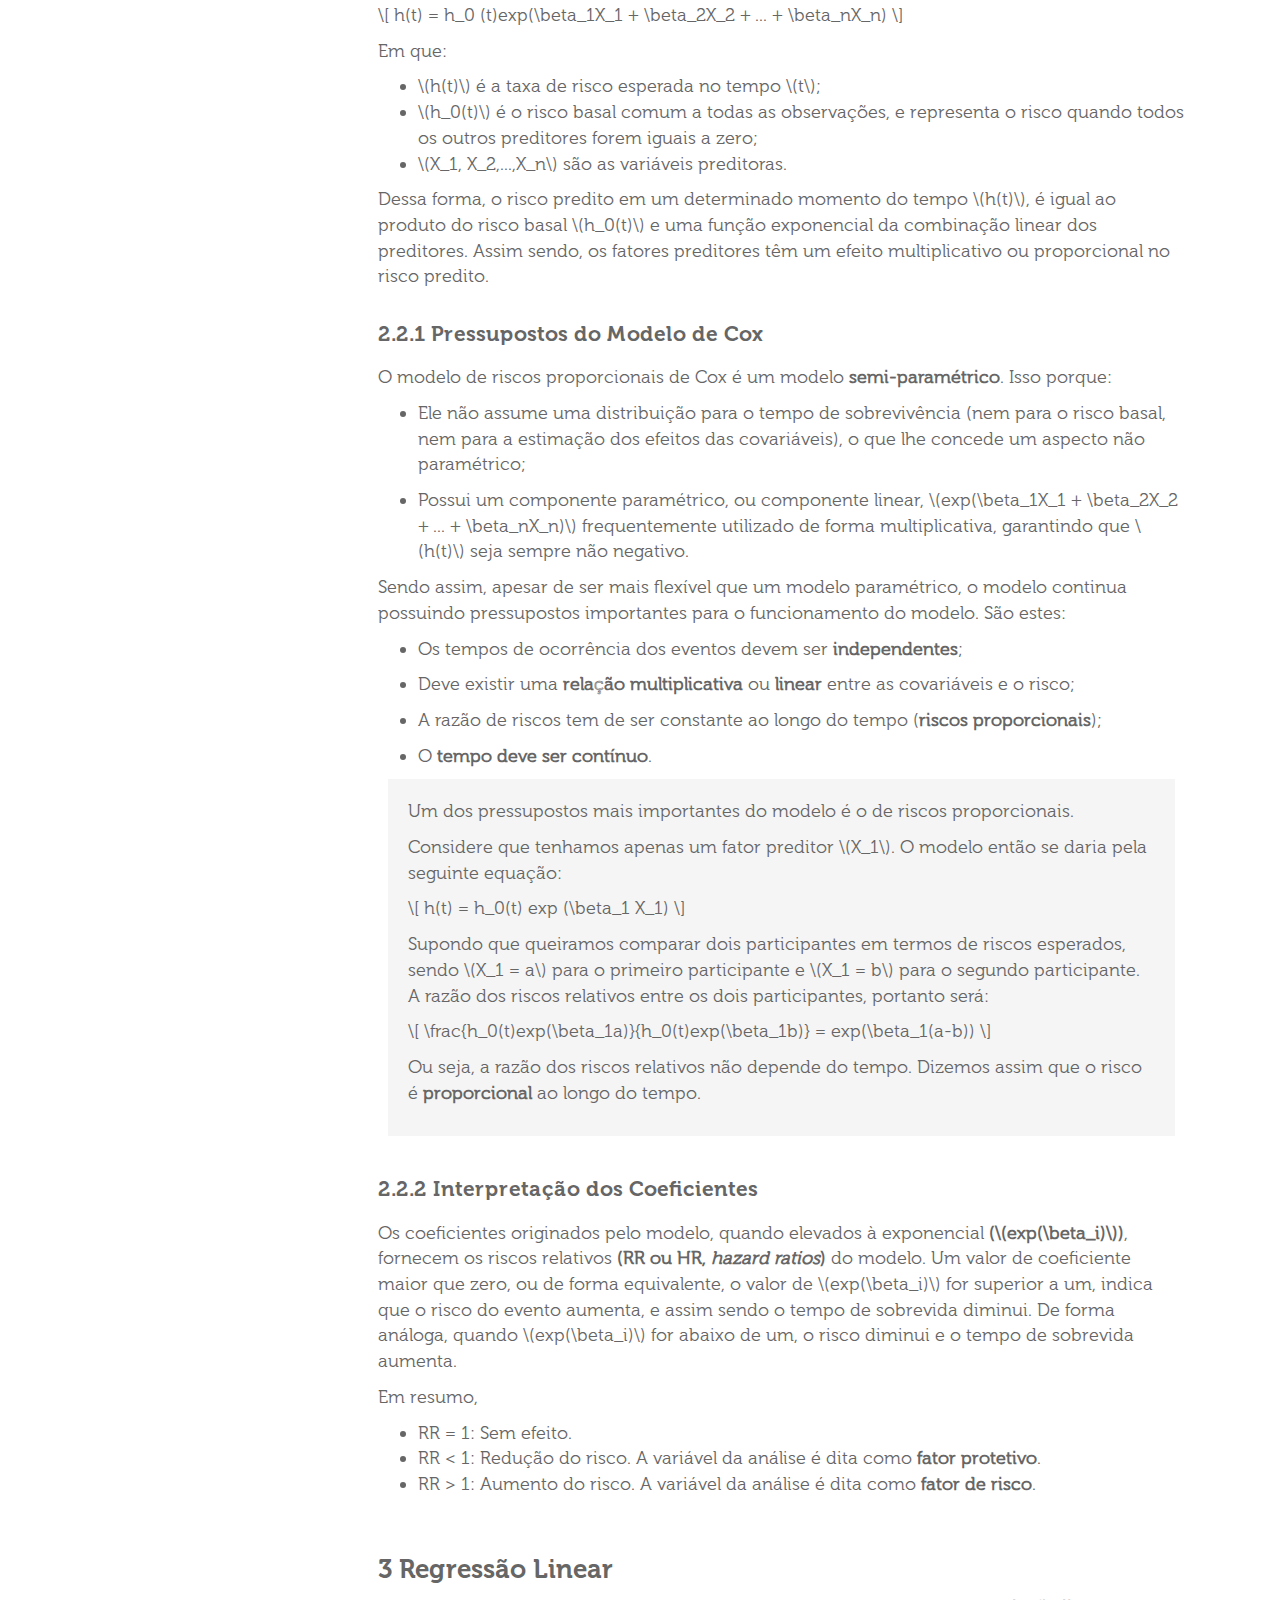
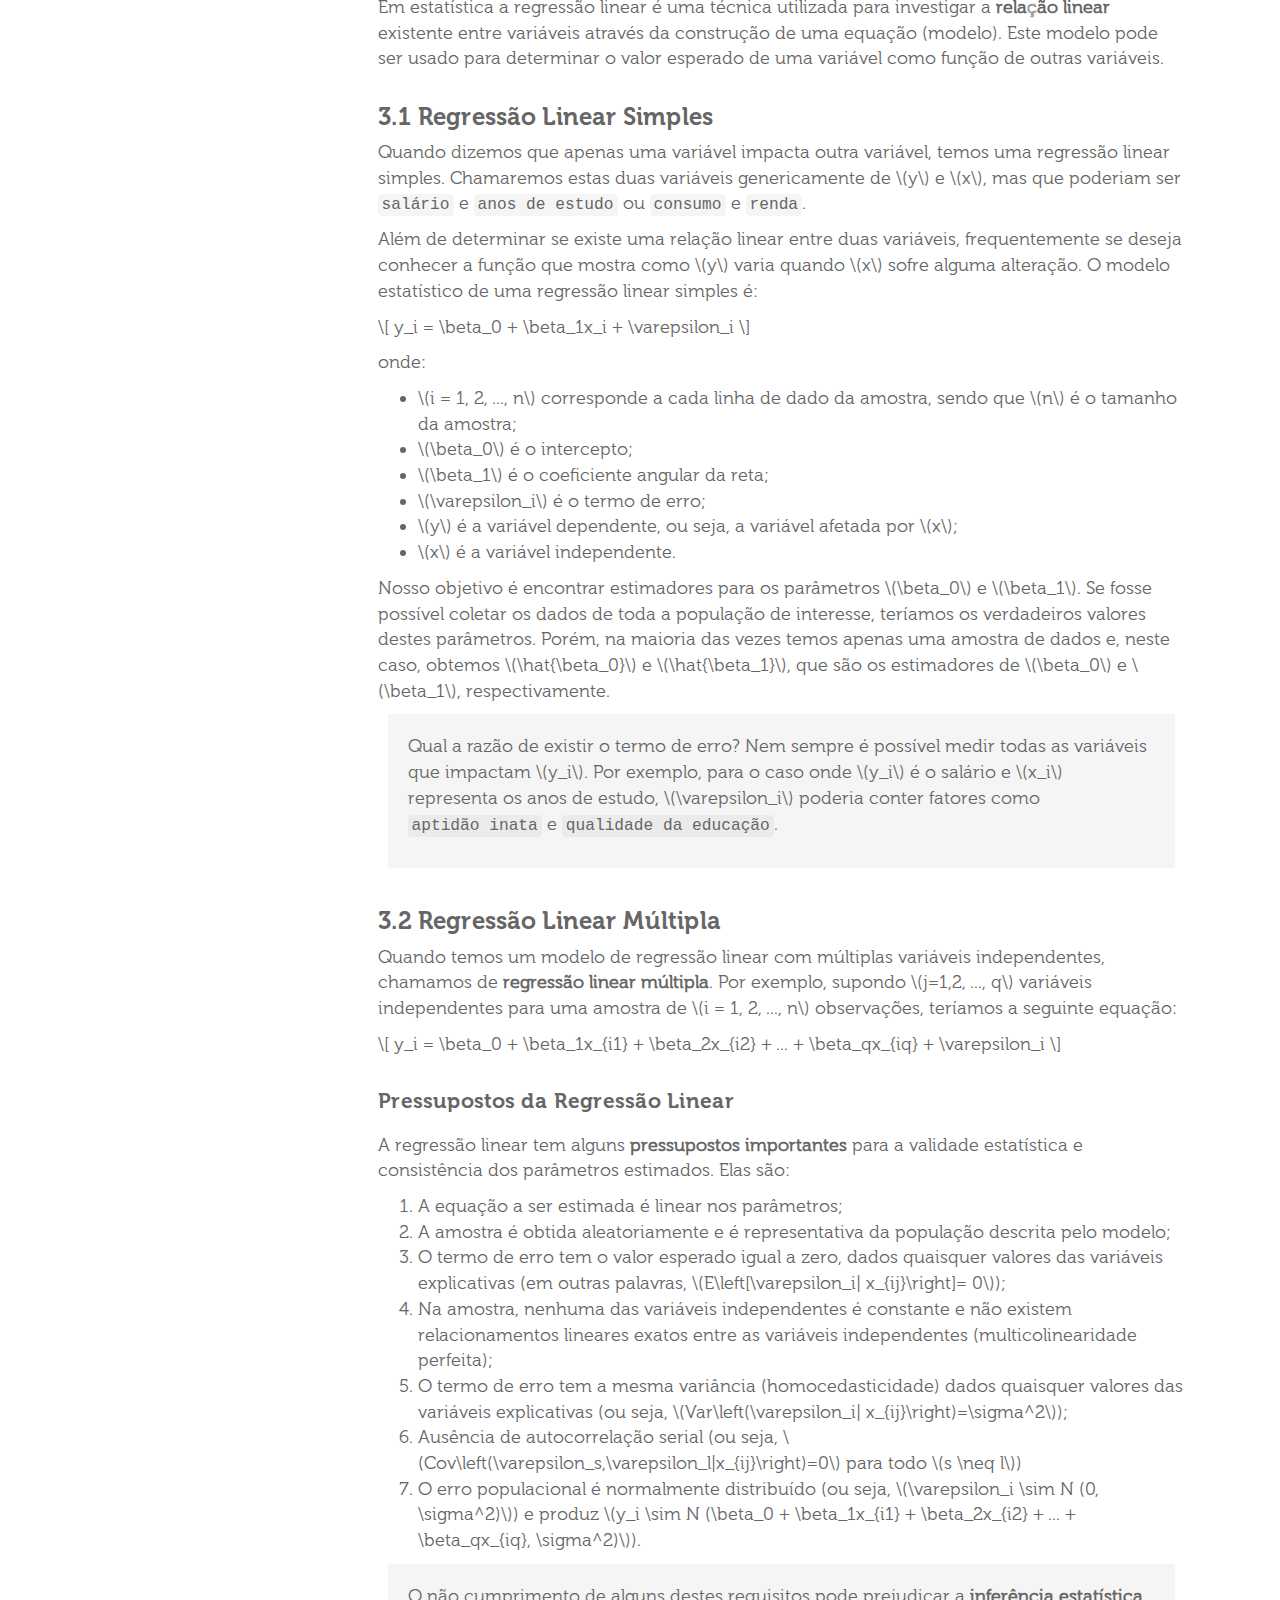
